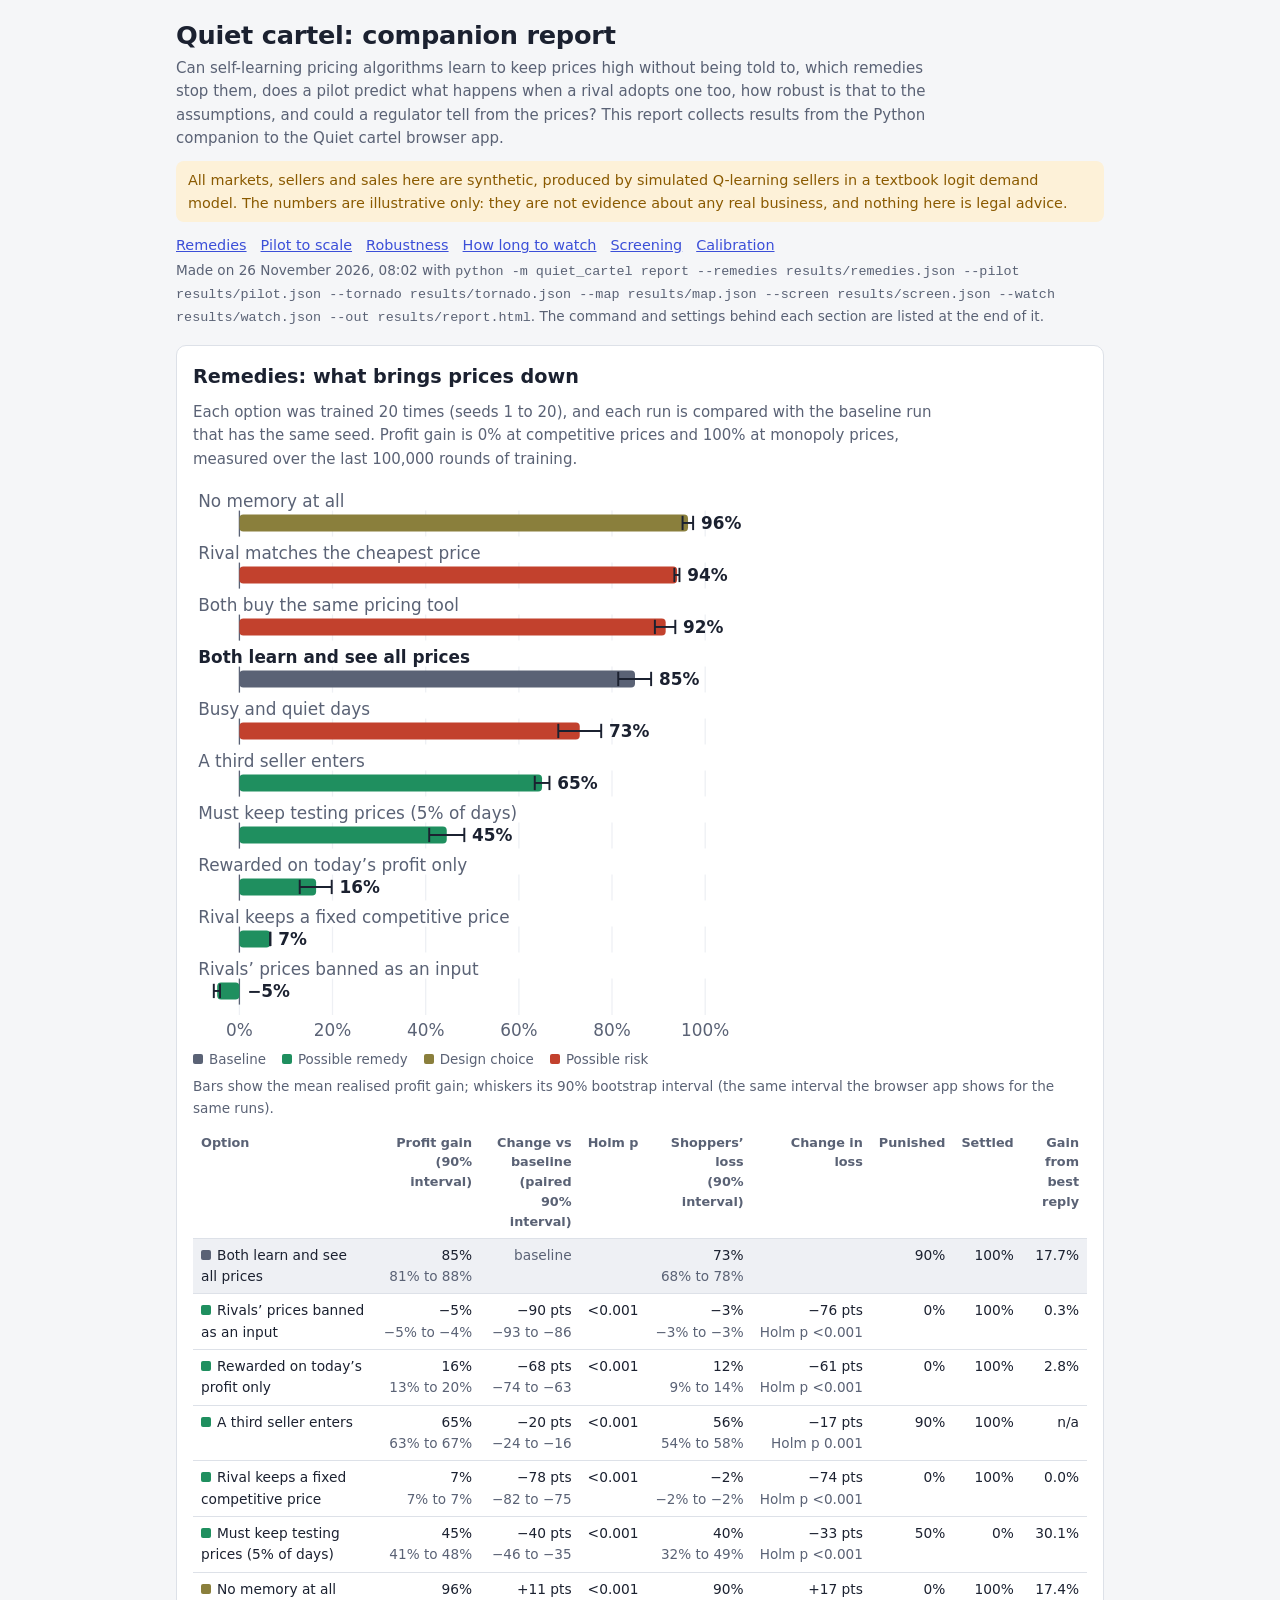
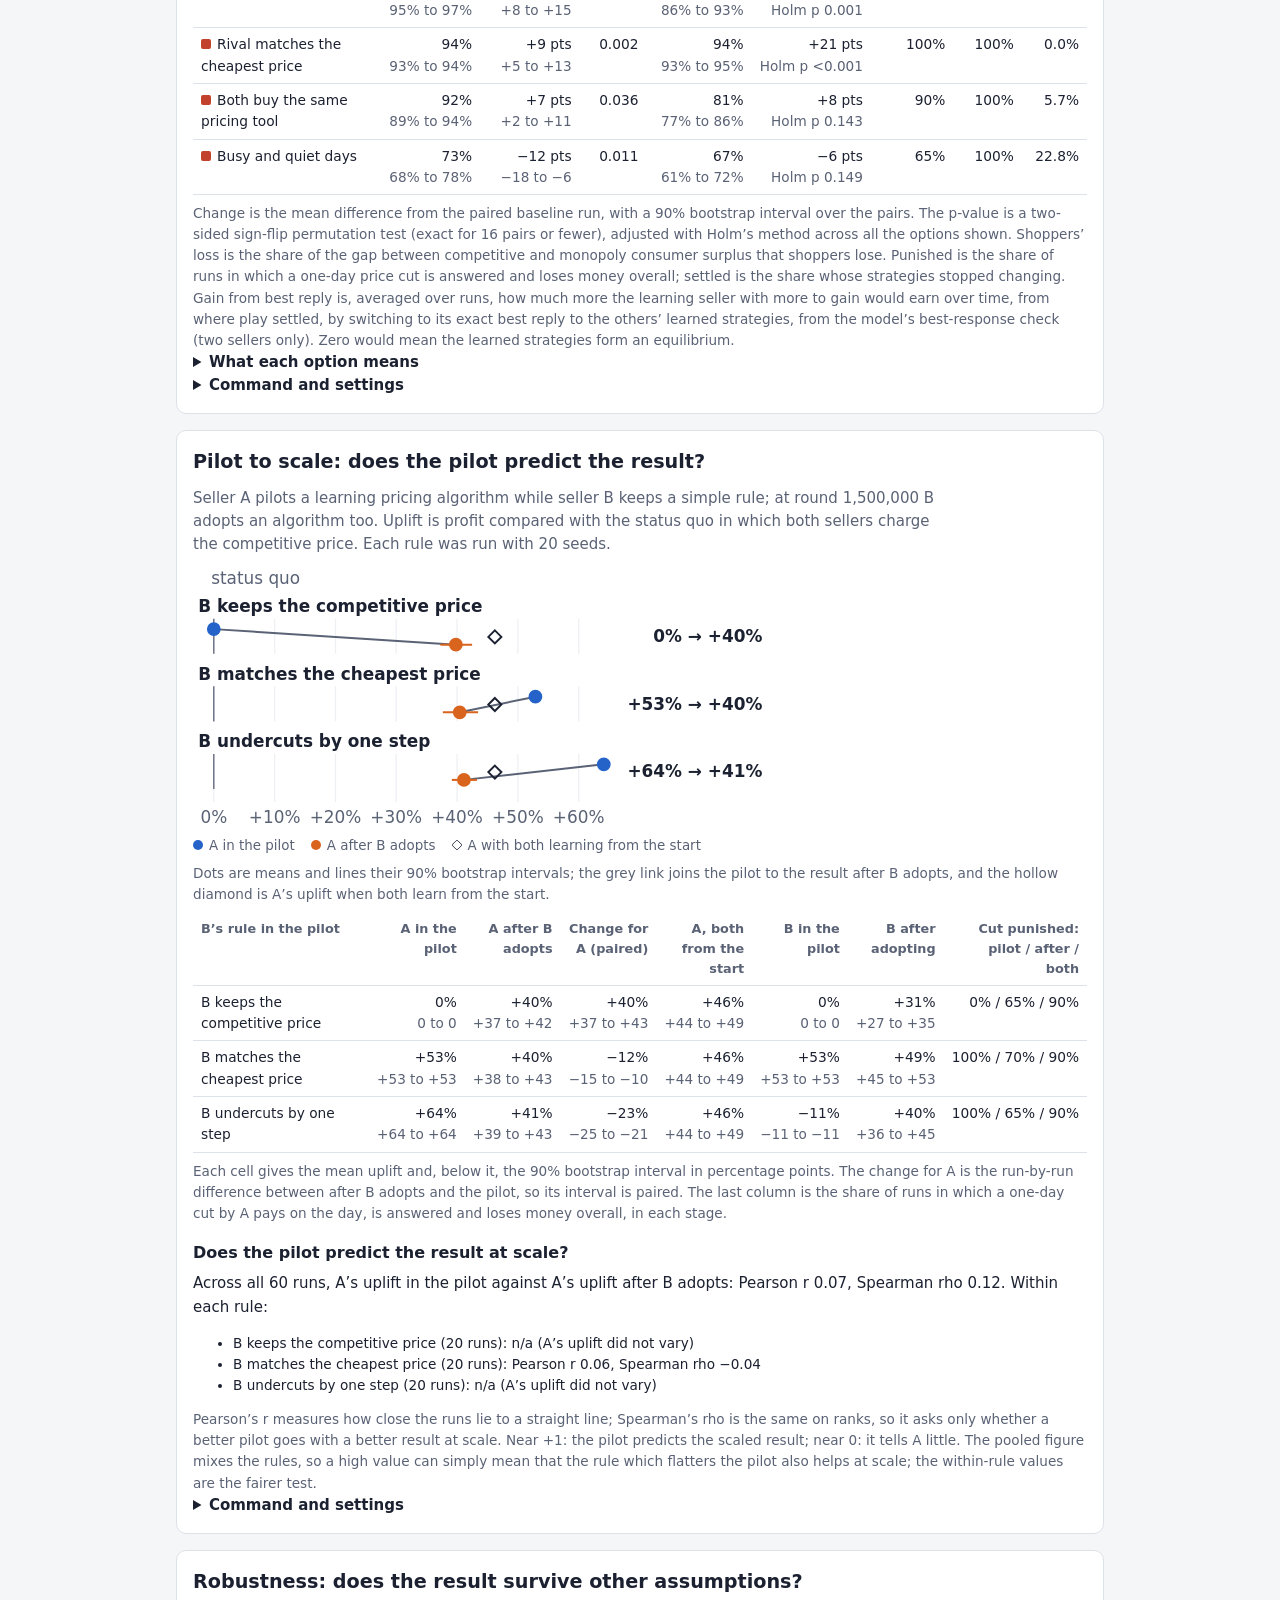
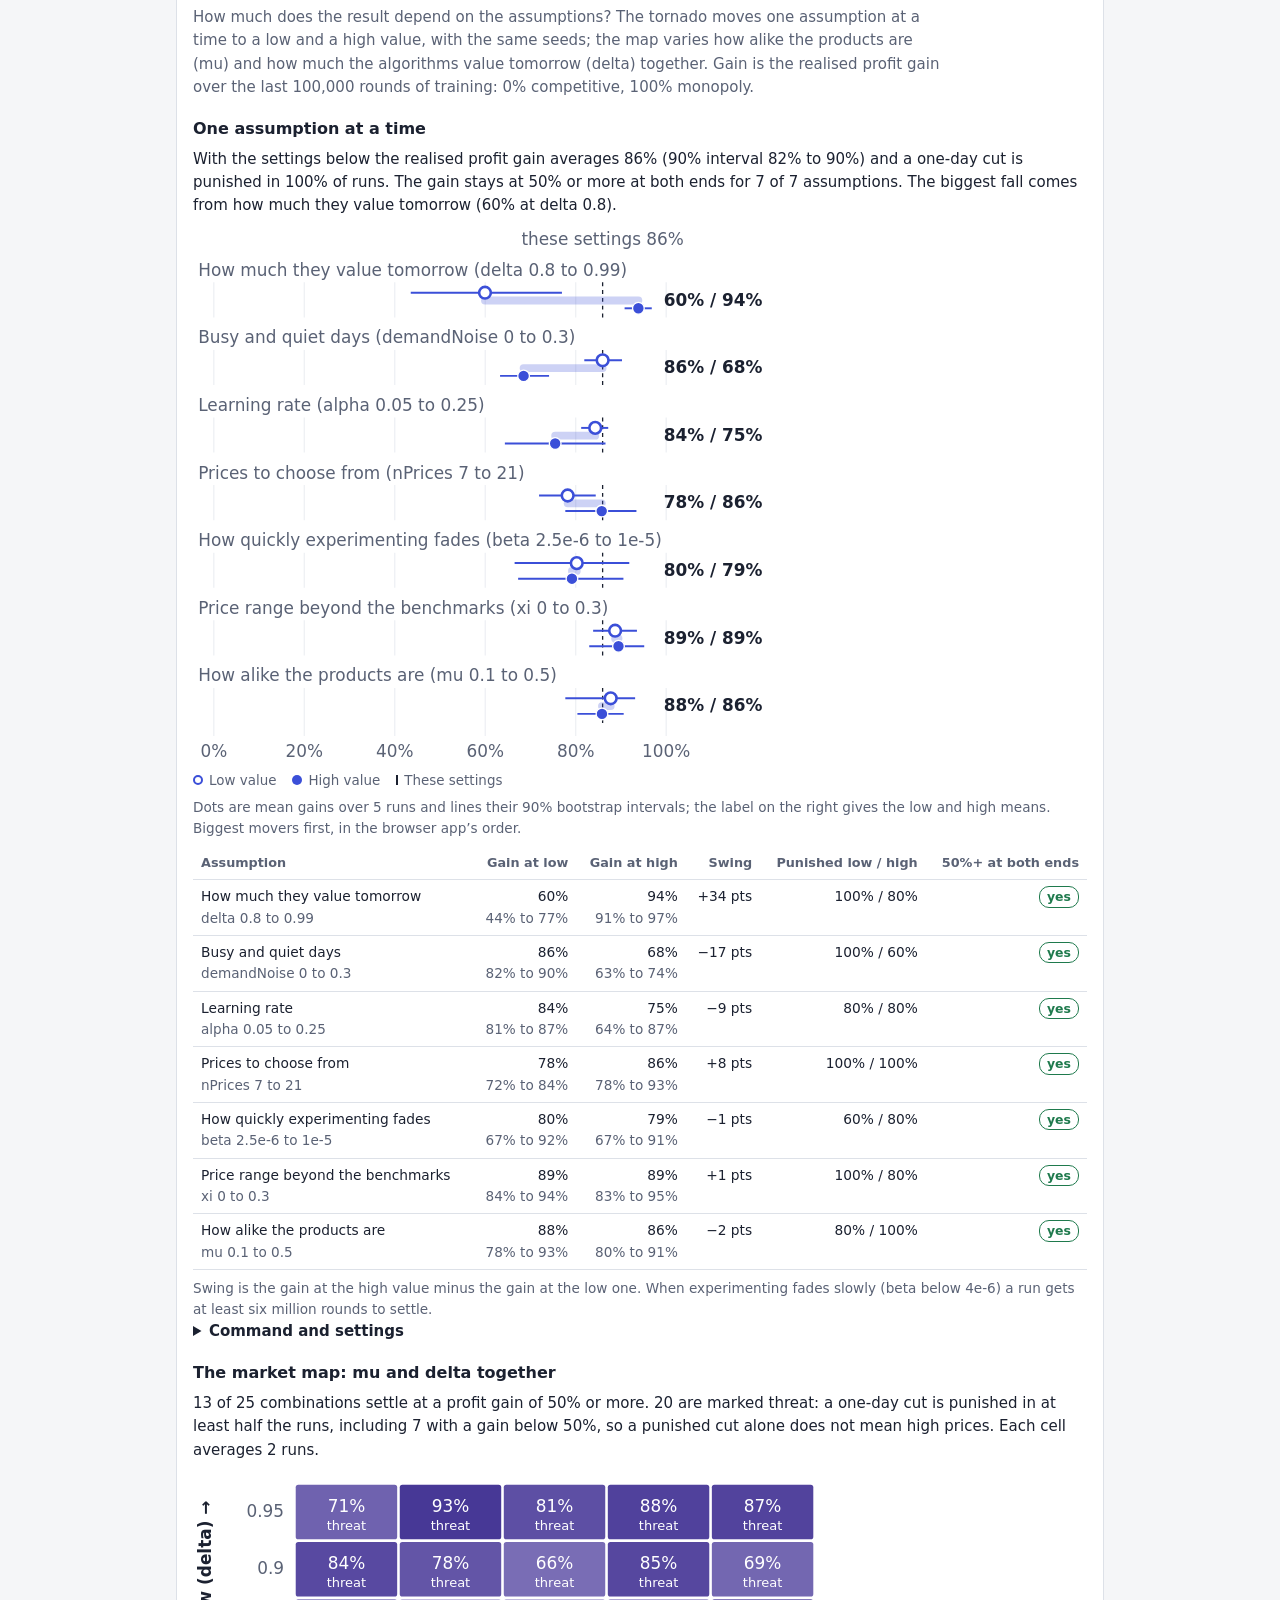
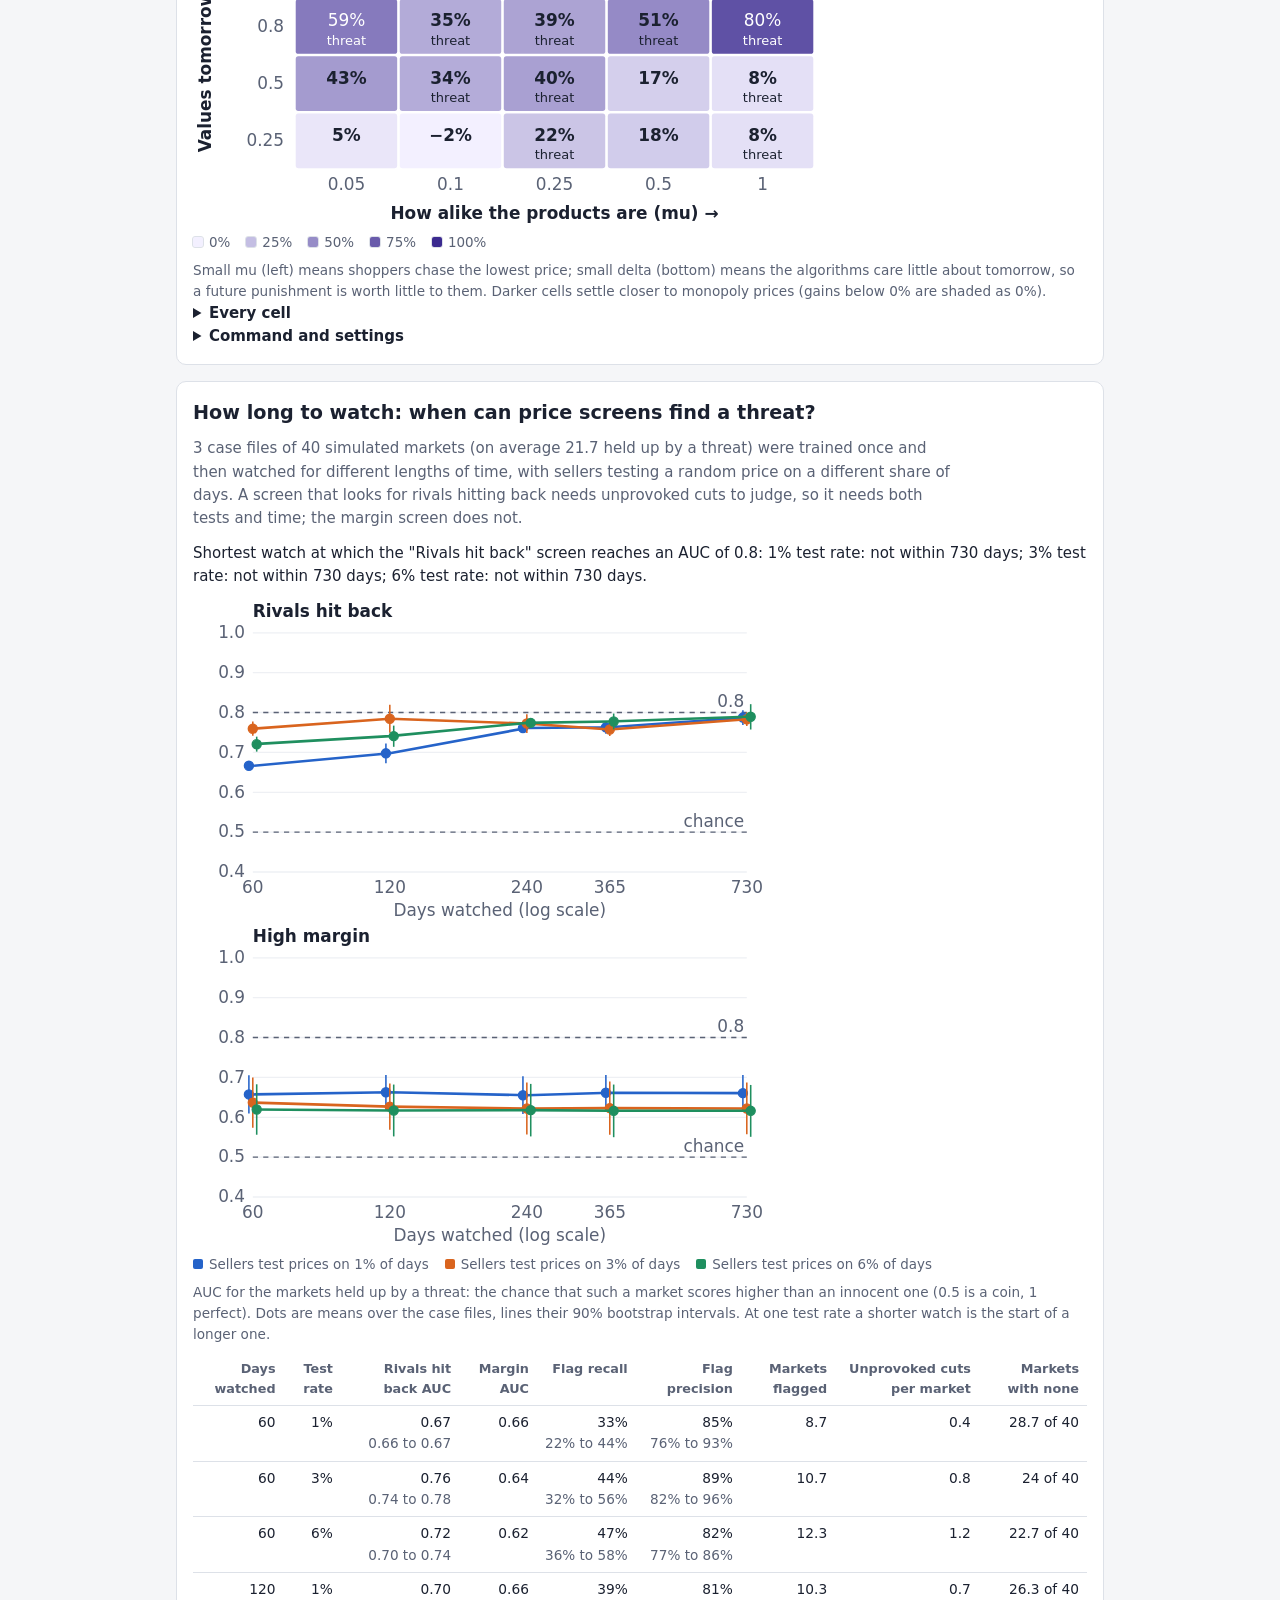
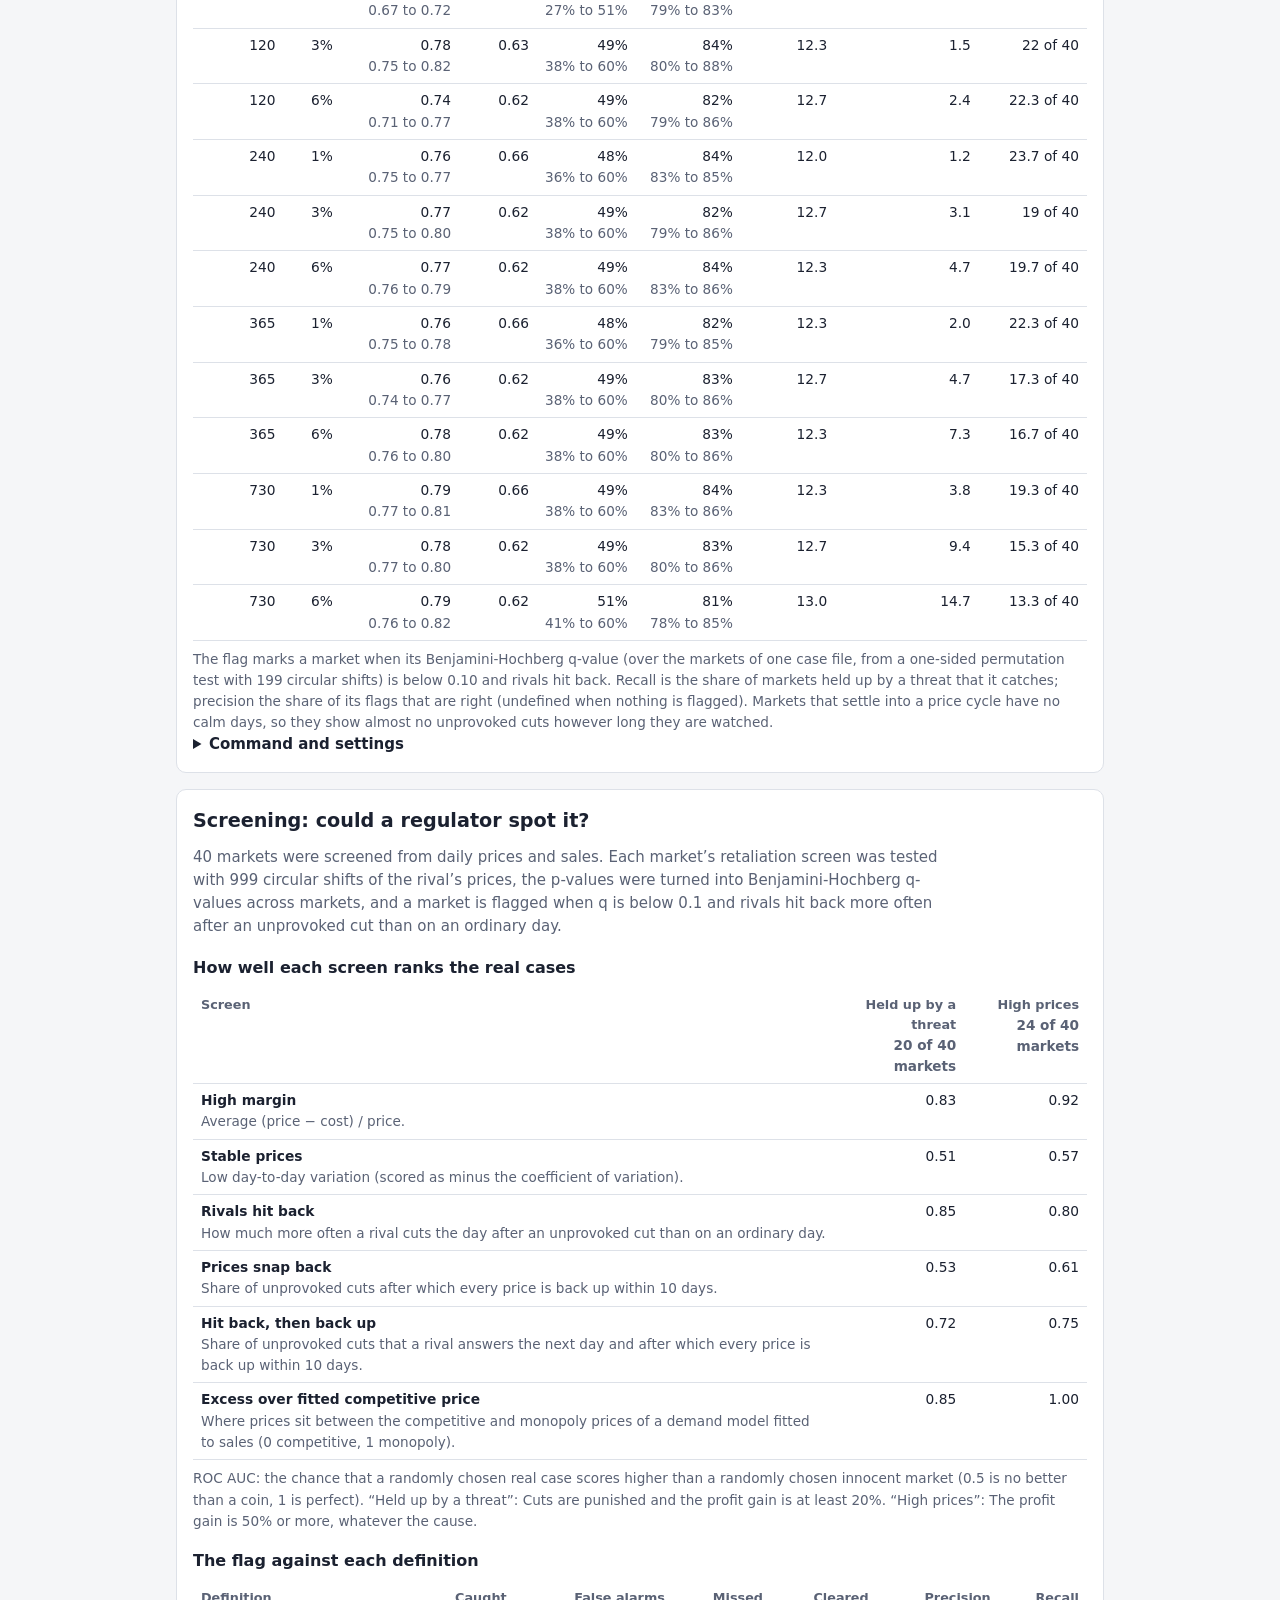
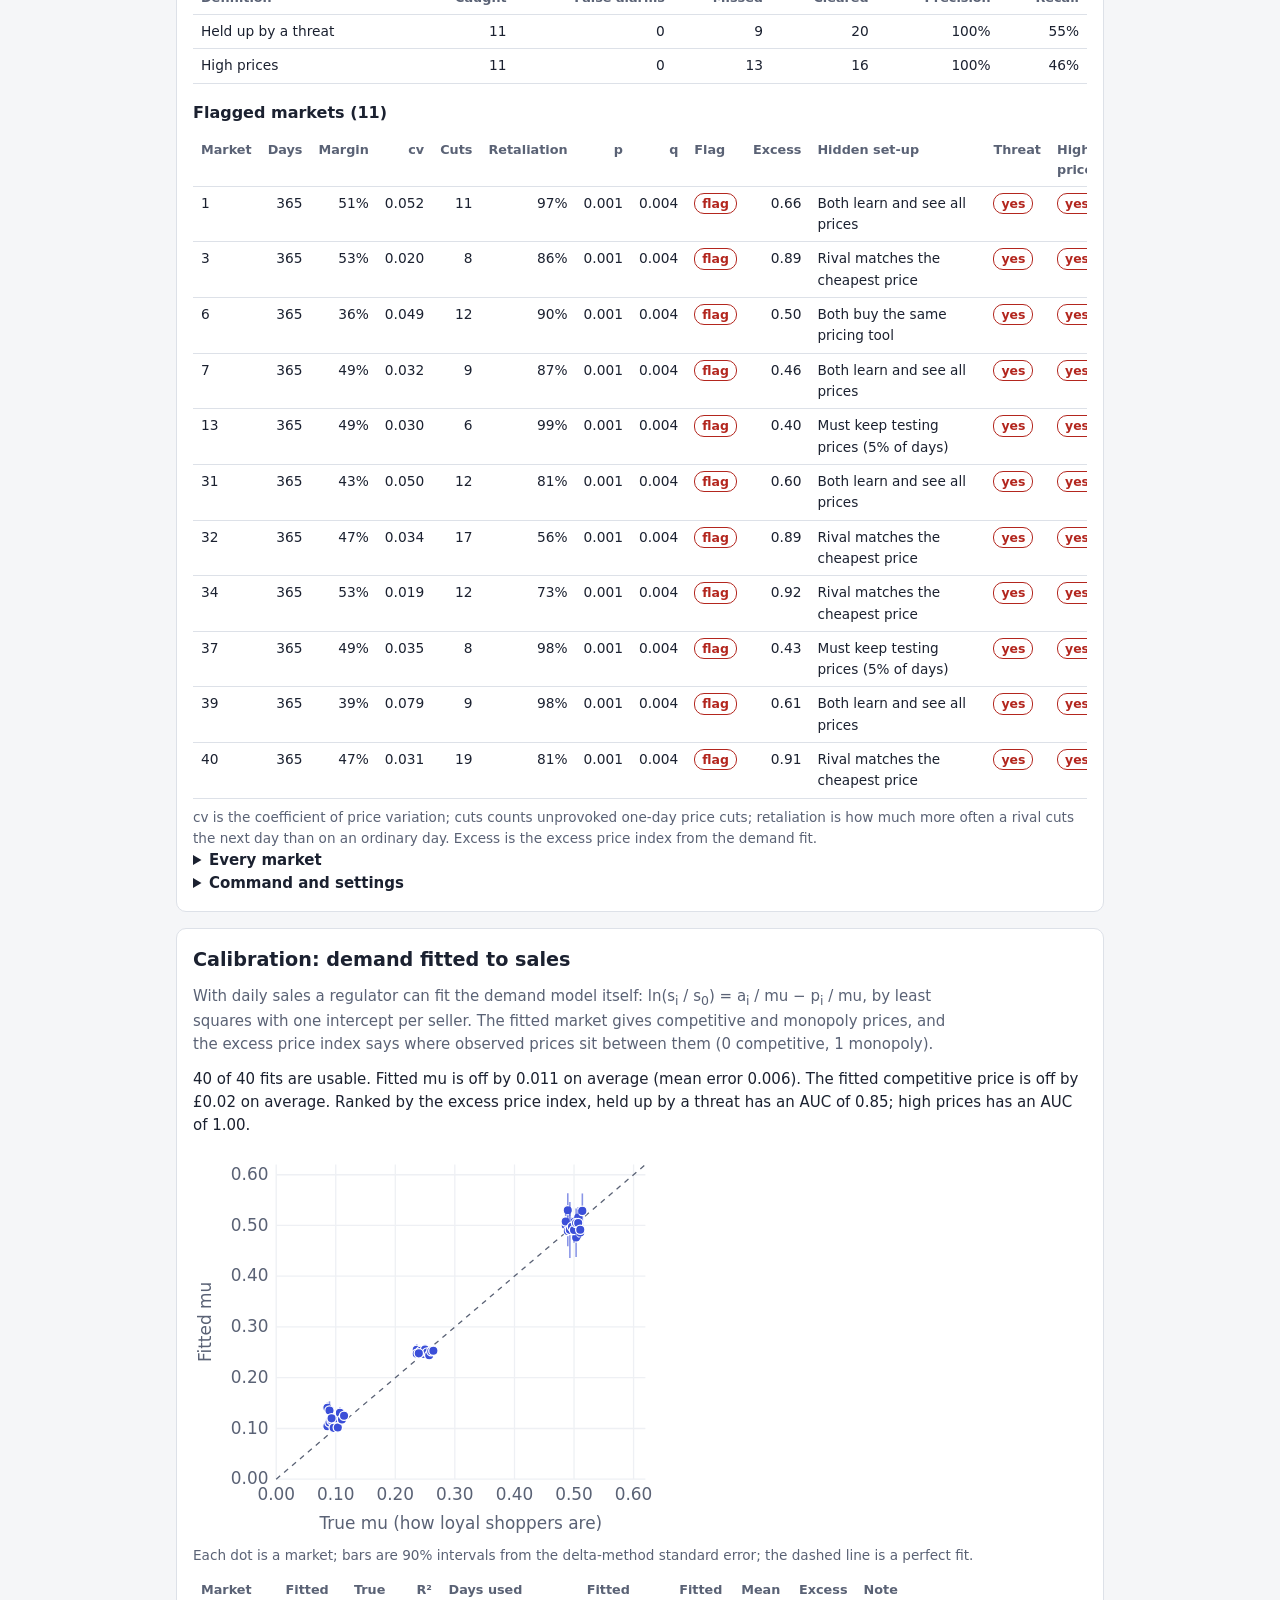
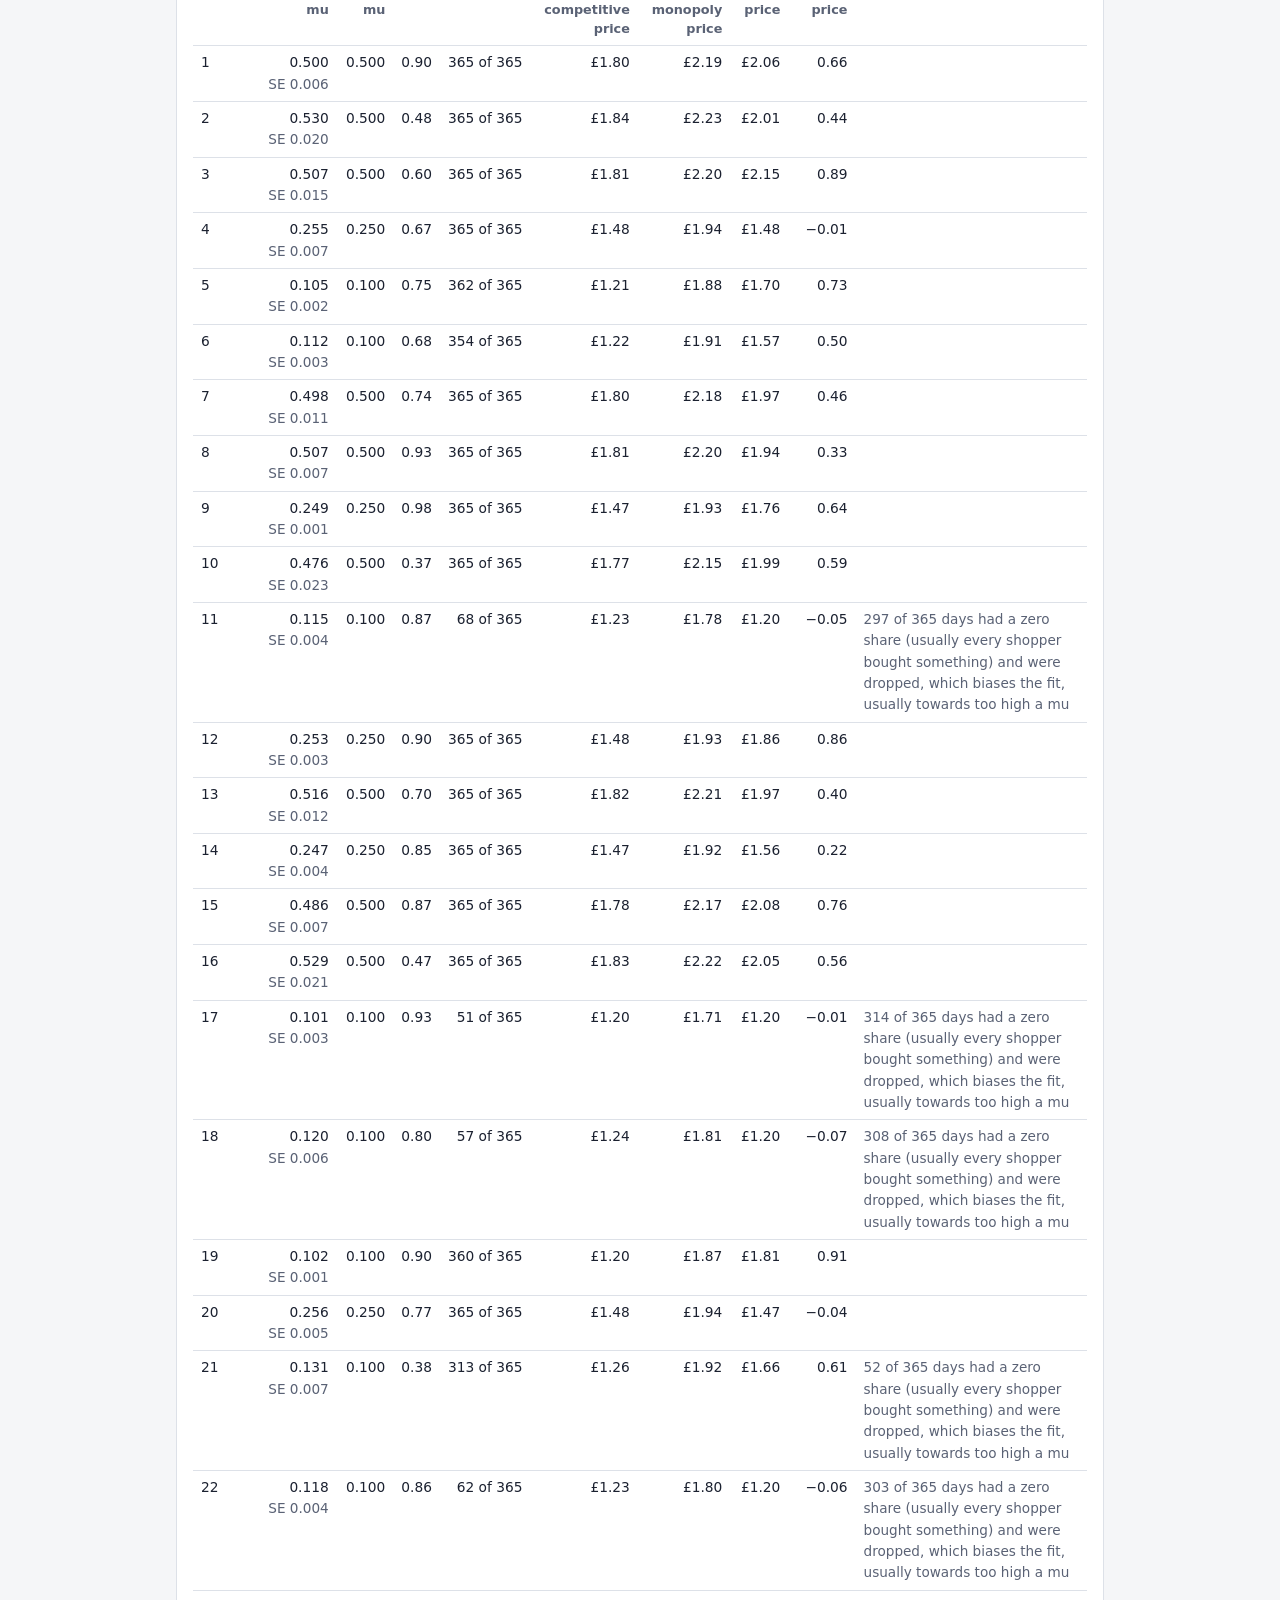
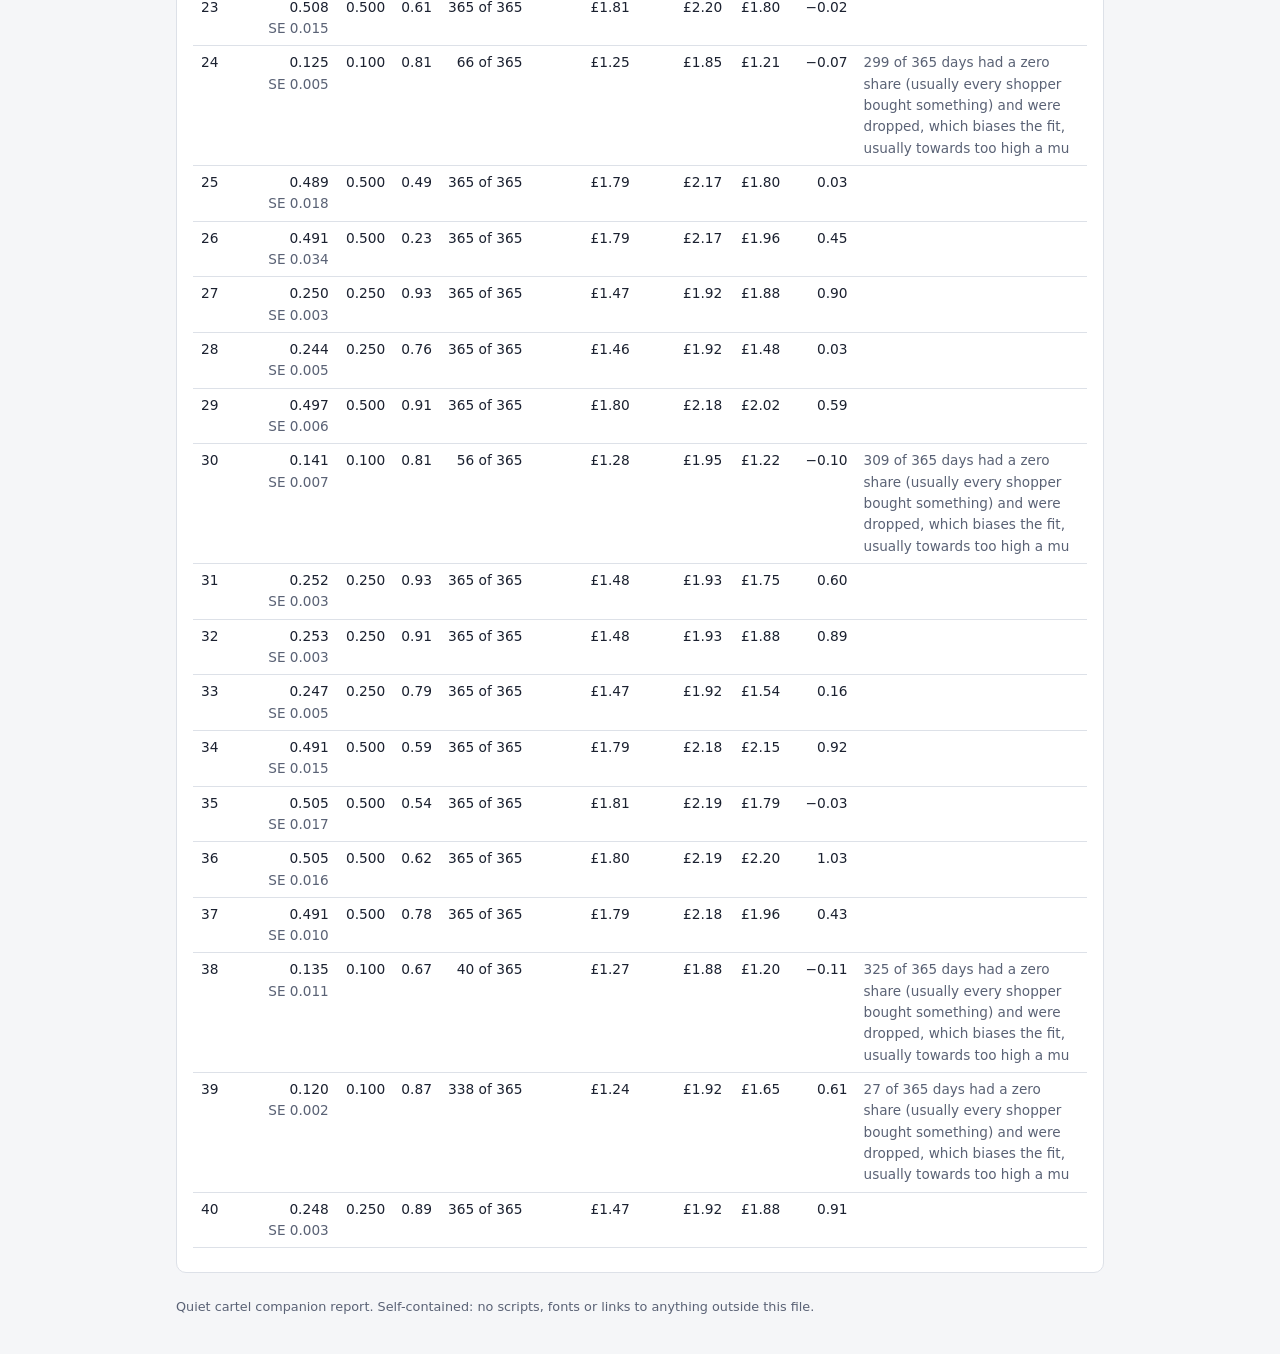
==== docs/report.html @ 10a7cb5c "Loop 6: rerun every batch analysis on the final model, regenerate the dataset truth and screenshots," ====
<!doctype html>
<html lang="en-GB">
<head>
<meta charset="utf-8">
<meta name="viewport" content="width=device-width, initial-scale=1">
<title>Quiet cartel: companion report</title>
<style>
:root {
  --bg: #f5f6f8; --card: #ffffff; --ink: #1b2130; --muted: #5a6275; --line: #dde1e8; --soft: #eef0f4;
  --accent: #3b4fd8; --good: #1f7a4d; --bad: #b3261e; --warn: #8a5a00; --warn-soft: #fdf1d8;
  --g-baseline: #5a6275; --g-remedy: #1f8f5f; --g-design: #8a7f3c; --g-risk: #c2412d;
  --heat-lo: #f3f0ff; --heat-hi: #3b2a8f; --heat-ink: #ffffff; --point: #3b4fd8;
  --pilot: #2563c9; --scaled: #d9641e;
  --r1: #2563c9; --r2: #d9641e; --r3: #1f8f5f;
  color-scheme: light;
}
@media (prefers-color-scheme: dark) {
  :root {
    --bg: #12151c; --card: #1b2029; --ink: #e8ebf2; --muted: #a2aabb; --line: #2e3542; --soft: #232935;
    --accent: #8d9bff; --good: #5fd39a; --bad: #ff7b72; --warn: #f0c060; --warn-soft: #3a2f14;
    --g-baseline: #a2aabb; --g-remedy: #4fd19a; --g-design: #d4c46a; --g-risk: #ff8a70;
    --heat-lo: #232935; --heat-hi: #b9b0ff; --heat-ink: #10131a; --point: #8d9bff;
    --pilot: #6ea2ff; --scaled: #ff9a5c;
    --r1: #6ea2ff; --r2: #ff9a5c; --r3: #4fd19a;
    color-scheme: dark;
  }
}
* { box-sizing: border-box; }
html { -webkit-text-size-adjust: 100%; }
body { margin: 0; background: var(--bg); color: var(--ink);
  font: 15px/1.55 system-ui, -apple-system, "Segoe UI", Roboto, "Helvetica Neue", Arial, sans-serif; }
.wrap { max-width: 960px; margin: 0 auto; padding: 20px 16px 40px; }
h1 { font-size: 1.6rem; line-height: 1.2; margin: 0 0 .4rem; letter-spacing: -.01em; }
h2 { font-size: 1.2rem; margin: 0 0 .6rem; }
h3 { font-size: 1rem; margin: 1.1rem 0 .4rem; }
p { margin: 0 0 .7rem; }
.lead { color: var(--muted); max-width: 760px; }
.notice { background: var(--warn-soft); color: var(--warn); border-radius: 8px; padding: 8px 12px; font-size: .9rem; }
nav { display: flex; flex-wrap: wrap; gap: 6px 14px; margin: 12px 0 4px; font-size: .9rem; }
nav a { color: var(--accent); }
section, .card { background: var(--card); border: 1px solid var(--line); border-radius: 10px; padding: 16px; margin: 16px 0;
  min-width: 0; }
.muted { color: var(--muted); }
.small { font-size: .85rem; }
.caption { color: var(--muted); font-size: .85rem; margin: 6px 0 0; }
.tablewrap { overflow-x: auto; -webkit-overflow-scrolling: touch; margin: 8px 0; }
table { border-collapse: collapse; width: 100%; font-size: .86rem; font-variant-numeric: tabular-nums; }
th, td { text-align: left; padding: 6px 8px; border-bottom: 1px solid var(--line); vertical-align: top; }
th { color: var(--muted); font-weight: 600; font-size: .8rem; }
td.num { text-align: right; white-space: nowrap; }
th.num { text-align: right; }
table.wide { min-width: 860px; }
td.label { min-width: 11rem; }
tr.base td { background: var(--soft); }
.swatch { display: inline-block; width: 10px; height: 10px; border-radius: 2px; margin-right: 6px; vertical-align: baseline; }
.swatch.heat { position: relative; overflow: hidden; background: var(--heat-lo); outline: 1px solid var(--line); }
.swatch.heat i { position: absolute; inset: 0; background: var(--heat-hi); }
.legend { display: flex; flex-wrap: wrap; gap: 6px 16px; font-size: .84rem; color: var(--muted); margin: 6px 0; }
.chart svg { display: block; width: 100%; height: auto; }
.chart text { fill: var(--muted); font-size: 13px; font-family: inherit; }
.chart .ink { fill: var(--ink); font-weight: 600; }
.chart .axis { stroke: var(--line); }
.chart .grid { stroke: var(--soft); }
.chart .zero { stroke: var(--muted); }
.chart .whisker { stroke: var(--ink); stroke-width: 1.5; }
.chart .heat-lo { fill: var(--heat-lo); }
.chart .heat-hi { fill: var(--heat-hi); }
.chart text.on-hi { fill: var(--heat-ink); }
.chart .diag { stroke: var(--muted); stroke-dasharray: 4 4; }
.chart .pt { fill: var(--point); stroke: var(--card); stroke-width: 1; }
.chart .pt-ci { stroke: var(--point); stroke-width: 1.2; opacity: .6; }
.g-baseline { fill: var(--g-baseline); background: var(--g-baseline); }
.g-remedy { fill: var(--g-remedy); background: var(--g-remedy); }
.g-design { fill: var(--g-design); background: var(--g-design); }
.g-risk { fill: var(--g-risk); background: var(--g-risk); }
.st-pilot { fill: var(--pilot); stroke: var(--pilot); background: var(--pilot); }
.st-scaled { fill: var(--scaled); stroke: var(--scaled); background: var(--scaled); }
.chart .st-pilot, .chart .st-scaled { stroke-width: 1.6; }
.chart .link { stroke: var(--muted); stroke-width: 1.5; }
.chart .together { fill: none; stroke: var(--ink); stroke-width: 1.5; }
.swatch.round { border-radius: 50%; }
.chart .ln { fill: none; stroke-width: 2; stroke-linejoin: round; }
.chart .ref { stroke: var(--muted); stroke-dasharray: 4 4; }
.r1 { stroke: var(--r1); fill: var(--r1); background: var(--r1); }
.r2 { stroke: var(--r2); fill: var(--r2); background: var(--r2); }
.r3 { stroke: var(--r3); fill: var(--r3); background: var(--r3); }
.chart .ln.r1, .chart .ln.r2, .chart .ln.r3 { fill: none; }
.chart .tn-band { stroke: var(--accent); stroke-width: 6; opacity: .25; stroke-linecap: round; }
.chart .tn-ci { stroke: var(--accent); stroke-width: 1.5; }
.chart .tn-low { fill: var(--card); stroke: var(--accent); stroke-width: 2; }
.chart .tn-high { fill: var(--accent); stroke: var(--card); stroke-width: 1; }
.chart .base-line { stroke: var(--ink); stroke-dasharray: 3 3; }
.swatch.tn-low { background: var(--card); border: 2px solid var(--accent); border-radius: 50%; }
.swatch.tn-high { background: var(--accent); border-radius: 50%; }
.swatch.base-line { background: none; border-left: 2px dashed var(--ink); border-radius: 0; width: 2px; }
.swatch.together { background: none; border: 1.5px solid var(--ink); transform: rotate(45deg) scale(.8); }
.pill { display: inline-block; padding: 0 7px; border-radius: 10px; font-size: .78rem; font-weight: 600;
  border: 1px solid currentColor; }
.pill.bad { color: var(--bad); } .pill.good { color: var(--good); }
dl.settings { display: grid; grid-template-columns: minmax(0, 11rem) minmax(0, 1fr); gap: 4px 12px; font-size: .85rem;
  margin: 6px 0 12px; }
dl.settings dt { color: var(--muted); }
dl.settings dd { margin: 0; overflow-wrap: anywhere; }
code { font-family: ui-monospace, SFMono-Regular, Menlo, Consolas, monospace; font-size: .84rem; overflow-wrap: anywhere; }
details summary { cursor: pointer; font-weight: 600; }
footer { color: var(--muted); font-size: .8rem; margin-top: 24px; }
@media (max-width: 560px) {
  section, .card { padding: 12px; }
  .chart text { font-size: 15px; }
  dl.settings { grid-template-columns: minmax(0, 1fr); }
  dl.settings dd { margin-bottom: 6px; }
  h1 { font-size: 1.35rem; }
}
</style>
</head>
<body>
<div class="wrap">
<header><h1>Quiet cartel: companion report</h1><p class="lead">Can self-learning pricing algorithms learn to keep prices high without being told to, which remedies stop them, does a pilot predict what happens when a rival adopts one too, how robust is that to the assumptions, and could a regulator tell from the prices? This report collects results from the Python companion to the Quiet cartel browser app.</p><p class="notice">All markets, sellers and sales here are synthetic, produced by simulated Q-learning sellers in a textbook logit demand model. The numbers are illustrative only: they are not evidence about any real business, and nothing here is legal advice.</p><nav aria-label="Sections"><a href="#remedies">Remedies</a><a href="#pilot">Pilot to scale</a><a href="#robustness">Robustness</a><a href="#watch">How long to watch</a><a href="#screening">Screening</a><a href="#calibration">Calibration</a></nav><p class="small muted">Made on 26 November 2026, 08:02 with <code>python -m quiet_cartel report --remedies results/remedies.json --pilot results/pilot.json --tornado results/tornado.json --map results/map.json --screen results/screen.json --watch results/watch.json --out results/report.html</code>. The command and settings behind each section are listed at the end of it.</p></header>
<section id="remedies"><h2>Remedies: what brings prices down</h2><p class="lead">Each option was trained 20 times (seeds 1 to 20), and each run is compared with the baseline run that has the same seed. Profit gain is 0% at competitive prices and 100% at monopoly prices, measured over the last 100,000 rounds of training.</p><div class="chart"><svg viewBox="0 0 440 432" role="img" aria-label="Bar chart of the mean realised profit gain for 10 options, with 90% intervals" style="max-width:572px"><text x="35.7" y="426" text-anchor="middle">0%</text><text x="107.3" y="426" text-anchor="middle">20%</text><text x="179" y="426" text-anchor="middle">40%</text><text x="250.7" y="426" text-anchor="middle">60%</text><text x="322.3" y="426" text-anchor="middle">80%</text><text x="394" y="426" text-anchor="middle">100%</text><line class="grid" x1="35.7" x2="35.7" y1="22" y2="42"/><line class="grid" x1="107.3" x2="107.3" y1="22" y2="42"/><line class="grid" x1="179" x2="179" y1="22" y2="42"/><line class="grid" x1="250.7" x2="250.7" y1="22" y2="42"/><line class="grid" x1="322.3" x2="322.3" y1="22" y2="42"/><line class="grid" x1="394" x2="394" y1="22" y2="42"/><line class="zero" x1="35.7" x2="35.7" y1="22" y2="42"/><line class="grid" x1="35.7" x2="35.7" y1="62" y2="82"/><line class="grid" x1="107.3" x2="107.3" y1="62" y2="82"/><line class="grid" x1="179" x2="179" y1="62" y2="82"/><line class="grid" x1="250.7" x2="250.7" y1="62" y2="82"/><line class="grid" x1="322.3" x2="322.3" y1="62" y2="82"/><line class="grid" x1="394" x2="394" y1="62" y2="82"/><line class="zero" x1="35.7" x2="35.7" y1="62" y2="82"/><line class="grid" x1="35.7" x2="35.7" y1="102" y2="122"/><line class="grid" x1="107.3" x2="107.3" y1="102" y2="122"/><line class="grid" x1="179" x2="179" y1="102" y2="122"/><line class="grid" x1="250.7" x2="250.7" y1="102" y2="122"/><line class="grid" x1="322.3" x2="322.3" y1="102" y2="122"/><line class="grid" x1="394" x2="394" y1="102" y2="122"/><line class="zero" x1="35.7" x2="35.7" y1="102" y2="122"/><line class="grid" x1="35.7" x2="35.7" y1="142" y2="162"/><line class="grid" x1="107.3" x2="107.3" y1="142" y2="162"/><line class="grid" x1="179" x2="179" y1="142" y2="162"/><line class="grid" x1="250.7" x2="250.7" y1="142" y2="162"/><line class="grid" x1="322.3" x2="322.3" y1="142" y2="162"/><line class="grid" x1="394" x2="394" y1="142" y2="162"/><line class="zero" x1="35.7" x2="35.7" y1="142" y2="162"/><line class="grid" x1="35.7" x2="35.7" y1="182" y2="202"/><line class="grid" x1="107.3" x2="107.3" y1="182" y2="202"/><line class="grid" x1="179" x2="179" y1="182" y2="202"/><line class="grid" x1="250.7" x2="250.7" y1="182" y2="202"/><line class="grid" x1="322.3" x2="322.3" y1="182" y2="202"/><line class="grid" x1="394" x2="394" y1="182" y2="202"/><line class="zero" x1="35.7" x2="35.7" y1="182" y2="202"/><line class="grid" x1="35.7" x2="35.7" y1="222" y2="242"/><line class="grid" x1="107.3" x2="107.3" y1="222" y2="242"/><line class="grid" x1="179" x2="179" y1="222" y2="242"/><line class="grid" x1="250.7" x2="250.7" y1="222" y2="242"/><line class="grid" x1="322.3" x2="322.3" y1="222" y2="242"/><line class="grid" x1="394" x2="394" y1="222" y2="242"/><line class="zero" x1="35.7" x2="35.7" y1="222" y2="242"/><line class="grid" x1="35.7" x2="35.7" y1="262" y2="282"/><line class="grid" x1="107.3" x2="107.3" y1="262" y2="282"/><line class="grid" x1="179" x2="179" y1="262" y2="282"/><line class="grid" x1="250.7" x2="250.7" y1="262" y2="282"/><line class="grid" x1="322.3" x2="322.3" y1="262" y2="282"/><line class="grid" x1="394" x2="394" y1="262" y2="282"/><line class="zero" x1="35.7" x2="35.7" y1="262" y2="282"/><line class="grid" x1="35.7" x2="35.7" y1="302" y2="322"/><line class="grid" x1="107.3" x2="107.3" y1="302" y2="322"/><line class="grid" x1="179" x2="179" y1="302" y2="322"/><line class="grid" x1="250.7" x2="250.7" y1="302" y2="322"/><line class="grid" x1="322.3" x2="322.3" y1="302" y2="322"/><line class="grid" x1="394" x2="394" y1="302" y2="322"/><line class="zero" x1="35.7" x2="35.7" y1="302" y2="322"/><line class="grid" x1="35.7" x2="35.7" y1="342" y2="362"/><line class="grid" x1="107.3" x2="107.3" y1="342" y2="362"/><line class="grid" x1="179" x2="179" y1="342" y2="362"/><line class="grid" x1="250.7" x2="250.7" y1="342" y2="362"/><line class="grid" x1="322.3" x2="322.3" y1="342" y2="362"/><line class="grid" x1="394" x2="394" y1="342" y2="362"/><line class="zero" x1="35.7" x2="35.7" y1="342" y2="362"/><line class="grid" x1="35.7" x2="35.7" y1="382" y2="410"/><line class="grid" x1="107.3" x2="107.3" y1="382" y2="410"/><line class="grid" x1="179" x2="179" y1="382" y2="410"/><line class="grid" x1="250.7" x2="250.7" y1="382" y2="410"/><line class="grid" x1="322.3" x2="322.3" y1="382" y2="410"/><line class="grid" x1="394" x2="394" y1="382" y2="410"/><line class="zero" x1="35.7" x2="35.7" y1="382" y2="402"/><text x="4" y="19">No memory at all</text><rect class="g-design" x="35.7" y="25" width="345.1" height="13" rx="3"><title>No memory at all: 96% (90% interval 95% to 97%)</title></rect><line class="whisker" x1="376.6" x2="384.7" y1="31.5" y2="31.5"/><line class="whisker" x1="376.6" x2="376.6" y1="26" y2="37"/><line class="whisker" x1="384.7" x2="384.7" y1="26" y2="37"/><text x="390.7" y="36" class="ink">96%</text><text x="4" y="59">Rival matches the cheapest price</text><rect class="g-risk" x="35.7" y="65" width="336.7" height="13" rx="3"><title>Rival matches the cheapest price: 94% (90% interval 93% to 94%)</title></rect><line class="whisker" x1="370.3" x2="374.2" y1="71.5" y2="71.5"/><line class="whisker" x1="370.3" x2="370.3" y1="66" y2="77"/><line class="whisker" x1="374.2" x2="374.2" y1="66" y2="77"/><text x="380.2" y="76" class="ink">94%</text><text x="4" y="99">Both buy the same pricing tool</text><rect class="g-risk" x="35.7" y="105" width="327.9" height="13" rx="3"><title>Both buy the same pricing tool: 92% (90% interval 89% to 94%)</title></rect><line class="whisker" x1="355.3" x2="371" y1="111.5" y2="111.5"/><line class="whisker" x1="355.3" x2="355.3" y1="106" y2="117"/><line class="whisker" x1="371" x2="371" y1="106" y2="117"/><text x="377" y="116" class="ink">92%</text><text x="4" y="139" class="ink">Both learn and see all prices</text><rect class="g-baseline" x="35.7" y="145" width="304.3" height="13" rx="3"><title>Both learn and see all prices: 85% (90% interval 81% to 88%)</title></rect><line class="whisker" x1="327.1" x2="352.4" y1="151.5" y2="151.5"/><line class="whisker" x1="327.1" x2="327.1" y1="146" y2="157"/><line class="whisker" x1="352.4" x2="352.4" y1="146" y2="157"/><text x="358.4" y="156" class="ink">85%</text><text x="4" y="179">Busy and quiet days</text><rect class="g-risk" x="35.7" y="185" width="261.8" height="13" rx="3"><title>Busy and quiet days: 73% (90% interval 68% to 78%)</title></rect><line class="whisker" x1="281" x2="314" y1="191.5" y2="191.5"/><line class="whisker" x1="281" x2="281" y1="186" y2="197"/><line class="whisker" x1="314" x2="314" y1="186" y2="197"/><text x="320" y="196" class="ink">73%</text><text x="4" y="219">A third seller enters</text><rect class="g-remedy" x="35.7" y="225" width="232.8" height="13" rx="3"><title>A third seller enters: 65% (90% interval 63% to 67%)</title></rect><line class="whisker" x1="262.9" x2="274.2" y1="231.5" y2="231.5"/><line class="whisker" x1="262.9" x2="262.9" y1="226" y2="237"/><line class="whisker" x1="274.2" x2="274.2" y1="226" y2="237"/><text x="280.2" y="236" class="ink">65%</text><text x="4" y="259">Must keep testing prices (5% of days)</text><rect class="g-remedy" x="35.7" y="265" width="159.5" height="13" rx="3"><title>Must keep testing prices (5% of days): 45% (90% interval 41% to 48%)</title></rect><line class="whisker" x1="181.7" x2="208.7" y1="271.5" y2="271.5"/><line class="whisker" x1="181.7" x2="181.7" y1="266" y2="277"/><line class="whisker" x1="208.7" x2="208.7" y1="266" y2="277"/><text x="214.7" y="276" class="ink">45%</text><text x="4" y="299">Rewarded on today’s profit only</text><rect class="g-remedy" x="35.7" y="305" width="59" height="13" rx="3"><title>Rewarded on today’s profit only: 16% (90% interval 13% to 20%)</title></rect><line class="whisker" x1="82.1" x2="106.7" y1="311.5" y2="311.5"/><line class="whisker" x1="82.1" x2="82.1" y1="306" y2="317"/><line class="whisker" x1="106.7" x2="106.7" y1="306" y2="317"/><text x="112.7" y="316" class="ink">16%</text><text x="4" y="339">Rival keeps a fixed competitive price</text><rect class="g-remedy" x="35.7" y="345" width="23.7" height="13" rx="3"><title>Rival keeps a fixed competitive price: 7% (90% interval 7% to 7%)</title></rect><line class="whisker" x1="59.4" x2="59.5" y1="351.5" y2="351.5"/><line class="whisker" x1="59.4" x2="59.4" y1="346" y2="357"/><line class="whisker" x1="59.5" x2="59.5" y1="346" y2="357"/><text x="65.5" y="356" class="ink">7%</text><text x="4" y="379">Rivals’ prices banned as an input</text><rect class="g-remedy" x="18.6" y="385" width="17.1" height="13" rx="3"><title>Rivals’ prices banned as an input: −5% (90% interval −5% to −4%)</title></rect><line class="whisker" x1="16" x2="20.8" y1="391.5" y2="391.5"/><line class="whisker" x1="16" x2="16" y1="386" y2="397"/><line class="whisker" x1="20.8" x2="20.8" y1="386" y2="397"/><text x="41.7" y="396" class="ink">−5%</text></svg></div><div class="legend"><span><i class="swatch g-baseline"></i>Baseline</span><span><i class="swatch g-remedy"></i>Possible remedy</span><span><i class="swatch g-design"></i>Design choice</span><span><i class="swatch g-risk"></i>Possible risk</span></div><p class="caption">Bars show the mean realised profit gain; whiskers its 90% bootstrap interval (the same interval the browser app shows for the same runs).</p><div class="tablewrap"><table class="wide"><thead><tr><th>Option</th><th class="num">Profit gain<br>(90% interval)</th><th class="num">Change vs baseline<br>(paired 90% interval)</th><th class="num">Holm p</th><th class="num">Shoppers’ loss<br>(90% interval)</th><th class="num">Change in loss</th><th class="num">Punished</th><th class="num">Settled</th><th class="num">Gain from best reply</th></tr></thead><tbody><tr class="base"><td class="label"><i class="swatch g-baseline"></i>Both learn and see all prices</td><td class="num">85%<br><span class="small muted">81% to 88%</span></td><td class="num"><span class="muted">baseline</span></td><td class="num"></td><td class="num">73%<br><span class="small muted">68% to 78%</span></td><td class="num"></td><td class="num">90%</td><td class="num">100%</td><td class="num">17.7%</td></tr><tr><td class="label"><i class="swatch g-remedy"></i>Rivals’ prices banned as an input</td><td class="num">−5%<br><span class="small muted">−5% to −4%</span></td><td class="num">−90 pts<br><span class="small muted">−93 to −86</span></td><td class="num">&lt;0.001</td><td class="num">−3%<br><span class="small muted">−3% to −3%</span></td><td class="num">−76 pts<br><span class="small muted">Holm p &lt;0.001</span></td><td class="num">0%</td><td class="num">100%</td><td class="num">0.3%</td></tr><tr><td class="label"><i class="swatch g-remedy"></i>Rewarded on today’s profit only</td><td class="num">16%<br><span class="small muted">13% to 20%</span></td><td class="num">−68 pts<br><span class="small muted">−74 to −63</span></td><td class="num">&lt;0.001</td><td class="num">12%<br><span class="small muted">9% to 14%</span></td><td class="num">−61 pts<br><span class="small muted">Holm p &lt;0.001</span></td><td class="num">0%</td><td class="num">100%</td><td class="num">2.8%</td></tr><tr><td class="label"><i class="swatch g-remedy"></i>A third seller enters</td><td class="num">65%<br><span class="small muted">63% to 67%</span></td><td class="num">−20 pts<br><span class="small muted">−24 to −16</span></td><td class="num">&lt;0.001</td><td class="num">56%<br><span class="small muted">54% to 58%</span></td><td class="num">−17 pts<br><span class="small muted">Holm p 0.001</span></td><td class="num">90%</td><td class="num">100%</td><td class="num">n/a</td></tr><tr><td class="label"><i class="swatch g-remedy"></i>Rival keeps a fixed competitive price</td><td class="num">7%<br><span class="small muted">7% to 7%</span></td><td class="num">−78 pts<br><span class="small muted">−82 to −75</span></td><td class="num">&lt;0.001</td><td class="num">−2%<br><span class="small muted">−2% to −2%</span></td><td class="num">−74 pts<br><span class="small muted">Holm p &lt;0.001</span></td><td class="num">0%</td><td class="num">100%</td><td class="num">0.0%</td></tr><tr><td class="label"><i class="swatch g-remedy"></i>Must keep testing prices (5% of days)</td><td class="num">45%<br><span class="small muted">41% to 48%</span></td><td class="num">−40 pts<br><span class="small muted">−46 to −35</span></td><td class="num">&lt;0.001</td><td class="num">40%<br><span class="small muted">32% to 49%</span></td><td class="num">−33 pts<br><span class="small muted">Holm p &lt;0.001</span></td><td class="num">50%</td><td class="num">0%</td><td class="num">30.1%</td></tr><tr><td class="label"><i class="swatch g-design"></i>No memory at all</td><td class="num">96%<br><span class="small muted">95% to 97%</span></td><td class="num">+11 pts<br><span class="small muted">+8 to +15</span></td><td class="num">&lt;0.001</td><td class="num">90%<br><span class="small muted">86% to 93%</span></td><td class="num">+17 pts<br><span class="small muted">Holm p 0.001</span></td><td class="num">0%</td><td class="num">100%</td><td class="num">17.4%</td></tr><tr><td class="label"><i class="swatch g-risk"></i>Rival matches the cheapest price</td><td class="num">94%<br><span class="small muted">93% to 94%</span></td><td class="num">+9 pts<br><span class="small muted">+5 to +13</span></td><td class="num">0.002</td><td class="num">94%<br><span class="small muted">93% to 95%</span></td><td class="num">+21 pts<br><span class="small muted">Holm p &lt;0.001</span></td><td class="num">100%</td><td class="num">100%</td><td class="num">0.0%</td></tr><tr><td class="label"><i class="swatch g-risk"></i>Both buy the same pricing tool</td><td class="num">92%<br><span class="small muted">89% to 94%</span></td><td class="num">+7 pts<br><span class="small muted">+2 to +11</span></td><td class="num">0.036</td><td class="num">81%<br><span class="small muted">77% to 86%</span></td><td class="num">+8 pts<br><span class="small muted">Holm p 0.143</span></td><td class="num">90%</td><td class="num">100%</td><td class="num">5.7%</td></tr><tr><td class="label"><i class="swatch g-risk"></i>Busy and quiet days</td><td class="num">73%<br><span class="small muted">68% to 78%</span></td><td class="num">−12 pts<br><span class="small muted">−18 to −6</span></td><td class="num">0.011</td><td class="num">67%<br><span class="small muted">61% to 72%</span></td><td class="num">−6 pts<br><span class="small muted">Holm p 0.149</span></td><td class="num">65%</td><td class="num">100%</td><td class="num">22.8%</td></tr></tbody></table></div><p class="caption">Change is the mean difference from the paired baseline run, with a 90% bootstrap interval over the pairs. The p-value is a two-sided sign-flip permutation test (exact for 16 pairs or fewer), adjusted with Holm’s method across all the options shown. Shoppers’ loss is the share of the gap between competitive and monopoly consumer surplus that shoppers lose. Punished is the share of runs in which a one-day price cut is answered and loses money overall; settled is the share whose strategies stopped changing. Gain from best reply is, averaged over runs, how much more the learning seller with more to gain would earn over time, from where play settled, by switching to its exact best reply to the others’ learned strategies, from the model’s best-response check (two sellers only). Zero would mean the learned strategies form an equilibrium.</p><details><summary>What each option means</summary><dl class="settings"><dt>Both learn and see all prices</dt><dd>The textbook case: two self-learning sellers who can see what each other charged yesterday.</dd><dt>Rivals’ prices banned as an input</dt><dd>Each algorithm may only use its own past price, not what rivals charged.</dd><dt>Rewarded on today’s profit only</dt><dd>The algorithm is told to maximise today’s profit, with no weight on the future.</dd><dt>A third seller enters</dt><dd>Another self-learning seller joins the market.</dd><dt>Rival keeps a fixed competitive price</dt><dd>One seller ignores the algorithm and always charges the competitive price.</dd><dt>Must keep testing prices (5% of days)</dt><dd>A rule that algorithms keep experimenting, so no pattern is ever fully settled.</dd><dt>No memory at all</dt><dd>Neither algorithm remembers any past price, so neither can punish.</dd><dt>Rival matches the cheapest price</dt><dd>One seller uses a simple price-match rule instead of learning.</dd><dt>Both buy the same pricing tool</dt><dd>One vendor’s algorithm learns from both sellers’ sales at once (hub and spoke).</dd><dt>Busy and quiet days</dt><dd>Demand swings from day to day, so profits are noisier to learn from.</dd></dl></details><details><summary>Command and settings</summary><dl class="settings"><dt>Command</dt><dd><code>python -m quiet_cartel remedies --runs 20 --json results/remedies.json --csv results/remedies.csv</code></dd><dt>preset</dt><dd>textbook</dd><dt>set</dt><dd>none</dd><dt>runs</dt><dd>20</dd><dt>seeds</dt><dd>1, 2, 3, 4, 5, 6, 7, 8, 9, 10, 11, 12, 13, 14, 15, 16, 17, 18, 19, 20</dd><dt>scenarios</dt><dd>baseline, own, myopic, third, fixedrival, floor, none, matcher, vendor, noisy</dd><dt>Model settings</dt><dd><code>nFirms 2, quality [2, 2], cost [1, 1], outside 0, mu 0.25, nPrices 15, xi 0.1, alpha 0.15, beta 4e-06, delta 0.95, memory full, firmTypes [&#x27;learn&#x27;, &#x27;learn&#x27;], sharedVendor False, exploreFloor 0, demandNoise 0, stableWindow 100000, maxPeriods 3000000, adoptAt [-1, -1]</code></dd><dt>Run time</dt><dd>415.7 s</dd></dl></details></section>
<section id="pilot"><h2>Pilot to scale: does the pilot predict the result?</h2><p class="lead">Seller A pilots a learning pricing algorithm while seller B keeps a simple rule; at round 1,500,000 B adopts an algorithm too. Uplift is profit compared with the status quo in which both sellers charge the competitive price. Each rule was run with 20 seeds.</p><div class="chart"><svg viewBox="0 0 440 202" role="img" aria-label="Dumbbell chart of seller A’s profit uplift in the pilot and after B adopts, for 3 rules" style="max-width:572px"><text x="16" y="196" text-anchor="middle">0%</text><text x="62.8" y="196" text-anchor="middle">+10%</text><text x="109.6" y="196" text-anchor="middle">+20%</text><text x="156.3" y="196" text-anchor="middle">+30%</text><text x="203.1" y="196" text-anchor="middle">+40%</text><text x="249.9" y="196" text-anchor="middle">+50%</text><text x="296.7" y="196" text-anchor="middle">+60%</text><text x="14" y="12">status quo</text><line class="grid" x1="16" x2="16" y1="39" y2="66"/><line class="grid" x1="62.8" x2="62.8" y1="39" y2="66"/><line class="grid" x1="109.6" x2="109.6" y1="39" y2="66"/><line class="grid" x1="156.3" x2="156.3" y1="39" y2="66"/><line class="grid" x1="203.1" x2="203.1" y1="39" y2="66"/><line class="grid" x1="249.9" x2="249.9" y1="39" y2="66"/><line class="grid" x1="296.7" x2="296.7" y1="39" y2="66"/><line class="zero" x1="16" x2="16" y1="39" y2="66"/><text x="4" y="34" class="ink">B keeps the competitive price</text><line class="link" x1="16" x2="202.2" y1="47" y2="59"/><line class="st-pilot" x1="16" x2="16" y1="47" y2="47"/><circle class="st-pilot" cx="16" cy="47" r="4.5"><title>B keeps the competitive price: A in the pilot 0% (90% interval 0% to 0%)</title></circle><line class="st-scaled" x1="190.3" x2="214.7" y1="59" y2="59"/><circle class="st-scaled" cx="202.2" cy="59" r="4.5"><title>B keeps the competitive price: A after B adopts +40% (90% interval +37% to +42%)</title></circle><path class="together" d="M232.2 48L237.2 53L232.2 58L227.2 53Z"><title>B keeps the competitive price: A with both learning from the start +46%</title></path><text x="438" y="57" class="ink" text-anchor="end">0% → +40%</text><line class="grid" x1="16" x2="16" y1="91" y2="118"/><line class="grid" x1="62.8" x2="62.8" y1="91" y2="118"/><line class="grid" x1="109.6" x2="109.6" y1="91" y2="118"/><line class="grid" x1="156.3" x2="156.3" y1="91" y2="118"/><line class="grid" x1="203.1" x2="203.1" y1="91" y2="118"/><line class="grid" x1="249.9" x2="249.9" y1="91" y2="118"/><line class="grid" x1="296.7" x2="296.7" y1="91" y2="118"/><line class="zero" x1="16" x2="16" y1="91" y2="118"/><text x="4" y="86" class="ink">B matches the cheapest price</text><line class="link" x1="263.4" x2="205.2" y1="99" y2="111"/><line class="st-pilot" x1="262.8" x2="263.8" y1="99" y2="99"/><circle class="st-pilot" cx="263.4" cy="99" r="4.5"><title>B matches the cheapest price: A in the pilot +53% (90% interval +53% to +53%)</title></circle><line class="st-scaled" x1="192.2" x2="219.3" y1="111" y2="111"/><circle class="st-scaled" cx="205.2" cy="111" r="4.5"><title>B matches the cheapest price: A after B adopts +40% (90% interval +38% to +43%)</title></circle><path class="together" d="M232.2 100L237.2 105L232.2 110L227.2 105Z"><title>B matches the cheapest price: A with both learning from the start +46%</title></path><text x="438" y="109" class="ink" text-anchor="end">+53% → +40%</text><line class="grid" x1="16" x2="16" y1="143" y2="180"/><line class="grid" x1="62.8" x2="62.8" y1="143" y2="180"/><line class="grid" x1="109.6" x2="109.6" y1="143" y2="180"/><line class="grid" x1="156.3" x2="156.3" y1="143" y2="180"/><line class="grid" x1="203.1" x2="203.1" y1="143" y2="180"/><line class="grid" x1="249.9" x2="249.9" y1="143" y2="180"/><line class="grid" x1="296.7" x2="296.7" y1="143" y2="180"/><line class="zero" x1="16" x2="16" y1="143" y2="170"/><text x="4" y="138" class="ink">B undercuts by one step</text><line class="link" x1="316" x2="208.4" y1="151" y2="163"/><line class="st-pilot" x1="316" x2="316" y1="151" y2="151"/><circle class="st-pilot" cx="316" cy="151" r="4.5"><title>B undercuts by one step: A in the pilot +64% (90% interval +64% to +64%)</title></circle><line class="st-scaled" x1="199.1" x2="218.4" y1="163" y2="163"/><circle class="st-scaled" cx="208.4" cy="163" r="4.5"><title>B undercuts by one step: A after B adopts +41% (90% interval +39% to +43%)</title></circle><path class="together" d="M232.2 152L237.2 157L232.2 162L227.2 157Z"><title>B undercuts by one step: A with both learning from the start +46%</title></path><text x="438" y="161" class="ink" text-anchor="end">+64% → +41%</text></svg></div><div class="legend"><span><i class="swatch round st-pilot"></i>A in the pilot</span><span><i class="swatch round st-scaled"></i>A after B adopts</span><span><i class="swatch together"></i>A with both learning from the start</span></div><p class="caption">Dots are means and lines their 90% bootstrap intervals; the grey link joins the pilot to the result after B adopts, and the hollow diamond is A’s uplift when both learn from the start.</p><div class="tablewrap"><table class="wide"><thead><tr><th>B’s rule in the pilot</th><th class="num">A in the pilot</th><th class="num">A after B adopts</th><th class="num">Change for A (paired)</th><th class="num">A, both from the start</th><th class="num">B in the pilot</th><th class="num">B after adopting</th><th class="num">Cut punished: pilot / after / both</th></tr></thead><tbody><tr><td class="label">B keeps the competitive price</td><td class="num">0%<br><span class="small muted">0 to 0</span></td><td class="num">+40%<br><span class="small muted">+37 to +42</span></td><td class="num">+40%<br><span class="small muted">+37 to +43</span></td><td class="num">+46%<br><span class="small muted">+44 to +49</span></td><td class="num">0%<br><span class="small muted">0 to 0</span></td><td class="num">+31%<br><span class="small muted">+27 to +35</span></td><td class="num">0% / 65% / 90%</td></tr><tr><td class="label">B matches the cheapest price</td><td class="num">+53%<br><span class="small muted">+53 to +53</span></td><td class="num">+40%<br><span class="small muted">+38 to +43</span></td><td class="num">−12%<br><span class="small muted">−15 to −10</span></td><td class="num">+46%<br><span class="small muted">+44 to +49</span></td><td class="num">+53%<br><span class="small muted">+53 to +53</span></td><td class="num">+49%<br><span class="small muted">+45 to +53</span></td><td class="num">100% / 70% / 90%</td></tr><tr><td class="label">B undercuts by one step</td><td class="num">+64%<br><span class="small muted">+64 to +64</span></td><td class="num">+41%<br><span class="small muted">+39 to +43</span></td><td class="num">−23%<br><span class="small muted">−25 to −21</span></td><td class="num">+46%<br><span class="small muted">+44 to +49</span></td><td class="num">−11%<br><span class="small muted">−11 to −11</span></td><td class="num">+40%<br><span class="small muted">+36 to +45</span></td><td class="num">100% / 65% / 90%</td></tr></tbody></table></div><p class="caption">Each cell gives the mean uplift and, below it, the 90% bootstrap interval in percentage points. The change for A is the run-by-run difference between after B adopts and the pilot, so its interval is paired. The last column is the share of runs in which a one-day cut by A pays on the day, is answered and loses money overall, in each stage.</p><h3>Does the pilot predict the result at scale?</h3><p>Across all 60 runs, A’s uplift in the pilot against A’s uplift after B adopts: Pearson r 0.07, Spearman rho 0.12. Within each rule:</p><ul class="small"><li>B keeps the competitive price (20 runs): n/a (A’s uplift did not vary)</li><li>B matches the cheapest price (20 runs): Pearson r 0.06, Spearman rho −0.04</li><li>B undercuts by one step (20 runs): n/a (A’s uplift did not vary)</li></ul><p class="caption">Pearson’s r measures how close the runs lie to a straight line; Spearman’s rho is the same on ranks, so it asks only whether a better pilot goes with a better result at scale. Near +1: the pilot predicts the scaled result; near 0: it tells A little. The pooled figure mixes the rules, so a high value can simply mean that the rule which flatters the pilot also helps at scale; the within-rule values are the fairer test.</p><details><summary>Command and settings</summary><dl class="settings"><dt>Command</dt><dd><code>python -m quiet_cartel pilot --runs 20 --json results/pilot.json --csv results/pilot.csv</code></dd><dt>preset</dt><dd>textbook</dd><dt>set</dt><dd>none</dd><dt>runs</dt><dd>20</dd><dt>seeds</dt><dd>1, 2, 3, 4, 5, 6, 7, 8, 9, 10, 11, 12, 13, 14, 15, 16, 17, 18, 19, 20</dd><dt>rules</dt><dd>nash, match, undercut</dd><dt>adoptAfter</dt><dd>1500000</dd><dt>Model settings</dt><dd><code>nFirms 2, quality [2, 2], cost [1, 1], outside 0, mu 0.25, nPrices 15, xi 0.1, alpha 0.15, beta 4e-06, delta 0.95, memory full, firmTypes [&#x27;learn&#x27;, &#x27;learn&#x27;], sharedVendor False, exploreFloor 0, demandNoise 0, stableWindow 100000, maxPeriods 3000000, adoptAt [-1, -1]</code></dd><dt>Run time</dt><dd>129.5 s</dd></dl></details></section>
<section id="robustness"><h2>Robustness: does the result survive other assumptions?</h2><p class="lead">How much does the result depend on the assumptions? The tornado moves one assumption at a time to a low and a high value, with the same seeds; the map varies how alike the products are (mu) and how much the algorithms value tomorrow (delta) together. Gain is the realised profit gain over the last 100,000 rounds of training: 0% competitive, 100% monopoly.</p><h3>One assumption at a time</h3><p>With the settings below the realised profit gain averages 86% (90% interval 82% to 90%) and a one-day cut is punished in 100% of runs. The gain stays at 50% or more at both ends for 7 of 7 assumptions. The biggest fall comes from how much they value tomorrow (60% at delta 0.8).</p><div class="chart"><svg viewBox="0 0 440 412" role="img" aria-label="Tornado chart of the realised profit gain when each of 7 assumptions is set low or high" style="max-width:572px"><text x="16" y="406" text-anchor="middle">0%</text><text x="85.6" y="406" text-anchor="middle">20%</text><text x="155.2" y="406" text-anchor="middle">40%</text><text x="224.8" y="406" text-anchor="middle">60%</text><text x="294.4" y="406" text-anchor="middle">80%</text><text x="364" y="406" text-anchor="middle">100%</text><text x="315.1" y="12" text-anchor="middle">these settings 86%</text><line class="grid" x1="16" x2="16" y1="41" y2="68"/><line class="grid" x1="85.6" x2="85.6" y1="41" y2="68"/><line class="grid" x1="155.2" x2="155.2" y1="41" y2="68"/><line class="grid" x1="224.8" x2="224.8" y1="41" y2="68"/><line class="grid" x1="294.4" x2="294.4" y1="41" y2="68"/><line class="grid" x1="364" x2="364" y1="41" y2="68"/><line class="base-line" x1="315.1" x2="315.1" y1="41" y2="68"/><text x="4" y="36">How much they value tomorrow (delta 0.8 to 0.99)</text><line class="tn-band" x1="224.6" x2="342.6" y1="55" y2="55"/><line class="tn-ci" x1="167.5" x2="283.8" y1="49" y2="49"/><circle class="tn-low" cx="224.6" cy="49" r="4.5"><title>How much they value tomorrow at delta 0.8: 60% (90% interval 44% to 77%)</title></circle><line class="tn-ci" x1="332" x2="352.9" y1="61" y2="61"/><circle class="tn-high" cx="342.6" cy="61" r="4.5"><title>How much they value tomorrow at delta 0.99: 94% (90% interval 91% to 97%)</title></circle><text x="438" y="59" class="ink" text-anchor="end">60% / 94%</text><line class="grid" x1="16" x2="16" y1="93" y2="120"/><line class="grid" x1="85.6" x2="85.6" y1="93" y2="120"/><line class="grid" x1="155.2" x2="155.2" y1="93" y2="120"/><line class="grid" x1="224.8" x2="224.8" y1="93" y2="120"/><line class="grid" x1="294.4" x2="294.4" y1="93" y2="120"/><line class="grid" x1="364" x2="364" y1="93" y2="120"/><line class="base-line" x1="315.1" x2="315.1" y1="93" y2="120"/><text x="4" y="88">Busy and quiet days (demandNoise 0 to 0.3)</text><line class="tn-band" x1="254.3" x2="315.1" y1="107" y2="107"/><line class="tn-ci" x1="301" x2="330" y1="101" y2="101"/><circle class="tn-low" cx="315.1" cy="101" r="4.5"><title>Busy and quiet days at demandNoise 0: 86% (90% interval 82% to 90%)</title></circle><line class="tn-ci" x1="236.2" x2="273.9" y1="113" y2="113"/><circle class="tn-high" cx="254.3" cy="113" r="4.5"><title>Busy and quiet days at demandNoise 0.3: 68% (90% interval 63% to 74%)</title></circle><text x="438" y="111" class="ink" text-anchor="end">86% / 68%</text><line class="grid" x1="16" x2="16" y1="145" y2="172"/><line class="grid" x1="85.6" x2="85.6" y1="145" y2="172"/><line class="grid" x1="155.2" x2="155.2" y1="145" y2="172"/><line class="grid" x1="224.8" x2="224.8" y1="145" y2="172"/><line class="grid" x1="294.4" x2="294.4" y1="145" y2="172"/><line class="grid" x1="364" x2="364" y1="145" y2="172"/><line class="base-line" x1="315.1" x2="315.1" y1="145" y2="172"/><text x="4" y="140">Learning rate (alpha 0.05 to 0.25)</text><line class="tn-band" x1="278.6" x2="309.4" y1="159" y2="159"/><line class="tn-ci" x1="298.6" x2="319.4" y1="153" y2="153"/><circle class="tn-low" cx="309.4" cy="153" r="4.5"><title>Learning rate at alpha 0.05: 84% (90% interval 81% to 87%)</title></circle><line class="tn-ci" x1="239.9" x2="317.3" y1="165" y2="165"/><circle class="tn-high" cx="278.6" cy="165" r="4.5"><title>Learning rate at alpha 0.25: 75% (90% interval 64% to 87%)</title></circle><text x="438" y="163" class="ink" text-anchor="end">84% / 75%</text><line class="grid" x1="16" x2="16" y1="197" y2="224"/><line class="grid" x1="85.6" x2="85.6" y1="197" y2="224"/><line class="grid" x1="155.2" x2="155.2" y1="197" y2="224"/><line class="grid" x1="224.8" x2="224.8" y1="197" y2="224"/><line class="grid" x1="294.4" x2="294.4" y1="197" y2="224"/><line class="grid" x1="364" x2="364" y1="197" y2="224"/><line class="base-line" x1="315.1" x2="315.1" y1="197" y2="224"/><text x="4" y="192">Prices to choose from (nPrices 7 to 21)</text><line class="tn-band" x1="288.2" x2="314.4" y1="211" y2="211"/><line class="tn-ci" x1="266.2" x2="309.8" y1="205" y2="205"/><circle class="tn-low" cx="288.2" cy="205" r="4.5"><title>Prices to choose from at nPrices 7: 78% (90% interval 72% to 84%)</title></circle><line class="tn-ci" x1="286.4" x2="341.1" y1="217" y2="217"/><circle class="tn-high" cx="314.4" cy="217" r="4.5"><title>Prices to choose from at nPrices 21: 86% (90% interval 78% to 93%)</title></circle><text x="438" y="215" class="ink" text-anchor="end">78% / 86%</text><line class="grid" x1="16" x2="16" y1="249" y2="276"/><line class="grid" x1="85.6" x2="85.6" y1="249" y2="276"/><line class="grid" x1="155.2" x2="155.2" y1="249" y2="276"/><line class="grid" x1="224.8" x2="224.8" y1="249" y2="276"/><line class="grid" x1="294.4" x2="294.4" y1="249" y2="276"/><line class="grid" x1="364" x2="364" y1="249" y2="276"/><line class="base-line" x1="315.1" x2="315.1" y1="249" y2="276"/><text x="4" y="244">How quickly experimenting fades (beta 2.5e-6 to 1e-5)</text><line class="tn-band" x1="291.5" x2="295.2" y1="263" y2="263"/><line class="tn-ci" x1="247.4" x2="335.6" y1="257" y2="257"/><circle class="tn-low" cx="295.2" cy="257" r="4.5"><title>How quickly experimenting fades at beta 2.5e-6: 80% (90% interval 67% to 92%)</title></circle><line class="tn-ci" x1="250.1" x2="331.1" y1="269" y2="269"/><circle class="tn-high" cx="291.5" cy="269" r="4.5"><title>How quickly experimenting fades at beta 1e-5: 79% (90% interval 67% to 91%)</title></circle><text x="438" y="267" class="ink" text-anchor="end">80% / 79%</text><line class="grid" x1="16" x2="16" y1="301" y2="328"/><line class="grid" x1="85.6" x2="85.6" y1="301" y2="328"/><line class="grid" x1="155.2" x2="155.2" y1="301" y2="328"/><line class="grid" x1="224.8" x2="224.8" y1="301" y2="328"/><line class="grid" x1="294.4" x2="294.4" y1="301" y2="328"/><line class="grid" x1="364" x2="364" y1="301" y2="328"/><line class="base-line" x1="315.1" x2="315.1" y1="301" y2="328"/><text x="4" y="296">Price range beyond the benchmarks (xi 0 to 0.3)</text><line class="tn-band" x1="324.7" x2="327.3" y1="315" y2="315"/><line class="tn-ci" x1="307.8" x2="341.5" y1="309" y2="309"/><circle class="tn-low" cx="324.7" cy="309" r="4.5"><title>Price range beyond the benchmarks at xi 0: 89% (90% interval 84% to 94%)</title></circle><line class="tn-ci" x1="304.8" x2="347.1" y1="321" y2="321"/><circle class="tn-high" cx="327.3" cy="321" r="4.5"><title>Price range beyond the benchmarks at xi 0.3: 89% (90% interval 83% to 95%)</title></circle><text x="438" y="319" class="ink" text-anchor="end">89% / 89%</text><line class="grid" x1="16" x2="16" y1="353" y2="390"/><line class="grid" x1="85.6" x2="85.6" y1="353" y2="390"/><line class="grid" x1="155.2" x2="155.2" y1="353" y2="390"/><line class="grid" x1="224.8" x2="224.8" y1="353" y2="390"/><line class="grid" x1="294.4" x2="294.4" y1="353" y2="390"/><line class="grid" x1="364" x2="364" y1="353" y2="390"/><line class="base-line" x1="315.1" x2="315.1" y1="353" y2="380"/><text x="4" y="348">How alike the products are (mu 0.1 to 0.5)</text><line class="tn-band" x1="314.6" x2="321.3" y1="367" y2="367"/><line class="tn-ci" x1="286.4" x2="340.1" y1="361" y2="361"/><circle class="tn-low" cx="321.3" cy="361" r="4.5"><title>How alike the products are at mu 0.1: 88% (90% interval 78% to 93%)</title></circle><line class="tn-ci" x1="295.7" x2="331.3" y1="373" y2="373"/><circle class="tn-high" cx="314.6" cy="373" r="4.5"><title>How alike the products are at mu 0.5: 86% (90% interval 80% to 91%)</title></circle><text x="438" y="371" class="ink" text-anchor="end">88% / 86%</text></svg></div><div class="legend"><span><i class="swatch tn-low"></i>Low value</span><span><i class="swatch tn-high"></i>High value</span><span><i class="swatch base-line"></i>These settings</span></div><p class="caption">Dots are mean gains over 5 runs and lines their 90% bootstrap intervals; the label on the right gives the low and high means. Biggest movers first, in the browser app’s order.</p><div class="tablewrap"><table class="wide"><thead><tr><th>Assumption</th><th class="num">Gain at low</th><th class="num">Gain at high</th><th class="num">Swing</th><th class="num">Punished low / high</th><th class="num">50%+ at both ends</th></tr></thead><tbody><tr><td class="label">How much they value tomorrow<br><span class="small muted">delta 0.8 to 0.99</span></td><td class="num">60%<br><span class="small muted">44% to 77%</span></td><td class="num">94%<br><span class="small muted">91% to 97%</span></td><td class="num">+34 pts</td><td class="num">100% / 80%</td><td class="num"><span class="pill good">yes</span></td></tr><tr><td class="label">Busy and quiet days<br><span class="small muted">demandNoise 0 to 0.3</span></td><td class="num">86%<br><span class="small muted">82% to 90%</span></td><td class="num">68%<br><span class="small muted">63% to 74%</span></td><td class="num">−17 pts</td><td class="num">100% / 60%</td><td class="num"><span class="pill good">yes</span></td></tr><tr><td class="label">Learning rate<br><span class="small muted">alpha 0.05 to 0.25</span></td><td class="num">84%<br><span class="small muted">81% to 87%</span></td><td class="num">75%<br><span class="small muted">64% to 87%</span></td><td class="num">−9 pts</td><td class="num">80% / 80%</td><td class="num"><span class="pill good">yes</span></td></tr><tr><td class="label">Prices to choose from<br><span class="small muted">nPrices 7 to 21</span></td><td class="num">78%<br><span class="small muted">72% to 84%</span></td><td class="num">86%<br><span class="small muted">78% to 93%</span></td><td class="num">+8 pts</td><td class="num">100% / 100%</td><td class="num"><span class="pill good">yes</span></td></tr><tr><td class="label">How quickly experimenting fades<br><span class="small muted">beta 2.5e-6 to 1e-5</span></td><td class="num">80%<br><span class="small muted">67% to 92%</span></td><td class="num">79%<br><span class="small muted">67% to 91%</span></td><td class="num">−1 pts</td><td class="num">60% / 80%</td><td class="num"><span class="pill good">yes</span></td></tr><tr><td class="label">Price range beyond the benchmarks<br><span class="small muted">xi 0 to 0.3</span></td><td class="num">89%<br><span class="small muted">84% to 94%</span></td><td class="num">89%<br><span class="small muted">83% to 95%</span></td><td class="num">+1 pts</td><td class="num">100% / 80%</td><td class="num"><span class="pill good">yes</span></td></tr><tr><td class="label">How alike the products are<br><span class="small muted">mu 0.1 to 0.5</span></td><td class="num">88%<br><span class="small muted">78% to 93%</span></td><td class="num">86%<br><span class="small muted">80% to 91%</span></td><td class="num">−2 pts</td><td class="num">80% / 100%</td><td class="num"><span class="pill good">yes</span></td></tr></tbody></table></div><p class="caption">Swing is the gain at the high value minus the gain at the low one. When experimenting fades slowly (beta below 4e-6) a run gets at least six million rounds to settle.</p><details><summary>Command and settings</summary><dl class="settings"><dt>Command</dt><dd><code>python -m quiet_cartel tornado --runs 5 --json results/tornado.json --csv results/tornado.csv</code></dd><dt>preset</dt><dd>textbook</dd><dt>set</dt><dd>none</dd><dt>runs</dt><dd>5</dd><dt>seeds</dt><dd>1, 2, 3, 4, 5</dd><dt>assumptions</dt><dd>mu, delta, alpha, beta, nPrices, xi, demandNoise</dd><dt>Model settings</dt><dd><code>nFirms 2, quality [2, 2], cost [1, 1], outside 0, mu 0.25, nPrices 15, xi 0.1, alpha 0.15, beta 4e-06, delta 0.95, memory full, firmTypes [&#x27;learn&#x27;, &#x27;learn&#x27;], sharedVendor False, exploreFloor 0, demandNoise 0, stableWindow 100000, maxPeriods 3000000, adoptAt [-1, -1]</code></dd><dt>Run time</dt><dd>119.2 s</dd></dl></details><h3>The market map: mu and delta together</h3><p>13 of 25 combinations settle at a profit gain of 50% or more. 20 are marked threat: a one-day cut is punished in at least half the runs, including 7 with a gain below 50%, so a punished cut alone does not mean high prices. Each cell averages 2 runs.</p><div class="chart"><svg viewBox="0 0 486 272" role="img" aria-label="Heat map of mean realised profit gain by mu and delta" style="max-width:632px"><text x="70" y="210" text-anchor="end">0.25</text><g><title>mu 0.05, delta 0.25: 5%, punished in 0% of runs, settled in 100%</title><rect class="heat-lo" x="79" y="185" width="78" height="42" rx="2"/><rect class="heat-hi" x="79" y="185" width="78" height="42" rx="2" fill-opacity="0.05"/><text x="118" y="206" class="ink" text-anchor="middle">5%</text></g><g><title>mu 0.1, delta 0.25: −2%, punished in 0% of runs, settled in 100%</title><rect class="heat-lo" x="159" y="185" width="78" height="42" rx="2"/><rect class="heat-hi" x="159" y="185" width="78" height="42" rx="2" fill-opacity="0.00"/><text x="198" y="206" class="ink" text-anchor="middle">−2%</text></g><g><title>mu 0.25, delta 0.25: 22%, punished in 50% of runs, settled in 100%</title><rect class="heat-lo" x="239" y="185" width="78" height="42" rx="2"/><rect class="heat-hi" x="239" y="185" width="78" height="42" rx="2" fill-opacity="0.22"/><text x="278" y="206" class="ink" text-anchor="middle">22%</text><text x="278" y="220" class="ink" text-anchor="middle" style="font-size:10px;font-weight:400">threat</text></g><g><title>mu 0.5, delta 0.25: 18%, punished in 0% of runs, settled in 100%</title><rect class="heat-lo" x="319" y="185" width="78" height="42" rx="2"/><rect class="heat-hi" x="319" y="185" width="78" height="42" rx="2" fill-opacity="0.18"/><text x="358" y="206" class="ink" text-anchor="middle">18%</text></g><g><title>mu 1, delta 0.25: 8%, punished in 50% of runs, settled in 100%</title><rect class="heat-lo" x="399" y="185" width="78" height="42" rx="2"/><rect class="heat-hi" x="399" y="185" width="78" height="42" rx="2" fill-opacity="0.08"/><text x="438" y="206" class="ink" text-anchor="middle">8%</text><text x="438" y="220" class="ink" text-anchor="middle" style="font-size:10px;font-weight:400">threat</text></g><text x="70" y="166" text-anchor="end">0.5</text><g><title>mu 0.05, delta 0.5: 43%, punished in 0% of runs, settled in 100%</title><rect class="heat-lo" x="79" y="141" width="78" height="42" rx="2"/><rect class="heat-hi" x="79" y="141" width="78" height="42" rx="2" fill-opacity="0.43"/><text x="118" y="162" class="ink" text-anchor="middle">43%</text></g><g><title>mu 0.1, delta 0.5: 34%, punished in 100% of runs, settled in 100%</title><rect class="heat-lo" x="159" y="141" width="78" height="42" rx="2"/><rect class="heat-hi" x="159" y="141" width="78" height="42" rx="2" fill-opacity="0.34"/><text x="198" y="162" class="ink" text-anchor="middle">34%</text><text x="198" y="176" class="ink" text-anchor="middle" style="font-size:10px;font-weight:400">threat</text></g><g><title>mu 0.25, delta 0.5: 40%, punished in 50% of runs, settled in 100%</title><rect class="heat-lo" x="239" y="141" width="78" height="42" rx="2"/><rect class="heat-hi" x="239" y="141" width="78" height="42" rx="2" fill-opacity="0.40"/><text x="278" y="162" class="ink" text-anchor="middle">40%</text><text x="278" y="176" class="ink" text-anchor="middle" style="font-size:10px;font-weight:400">threat</text></g><g><title>mu 0.5, delta 0.5: 17%, punished in 0% of runs, settled in 100%</title><rect class="heat-lo" x="319" y="141" width="78" height="42" rx="2"/><rect class="heat-hi" x="319" y="141" width="78" height="42" rx="2" fill-opacity="0.17"/><text x="358" y="162" class="ink" text-anchor="middle">17%</text></g><g><title>mu 1, delta 0.5: 8%, punished in 100% of runs, settled in 100%</title><rect class="heat-lo" x="399" y="141" width="78" height="42" rx="2"/><rect class="heat-hi" x="399" y="141" width="78" height="42" rx="2" fill-opacity="0.08"/><text x="438" y="162" class="ink" text-anchor="middle">8%</text><text x="438" y="176" class="ink" text-anchor="middle" style="font-size:10px;font-weight:400">threat</text></g><text x="70" y="122" text-anchor="end">0.8</text><g><title>mu 0.05, delta 0.8: 59%, punished in 50% of runs, settled in 100%</title><rect class="heat-lo" x="79" y="97" width="78" height="42" rx="2"/><rect class="heat-hi" x="79" y="97" width="78" height="42" rx="2" fill-opacity="0.59"/><text x="118" y="118" class="on-hi" text-anchor="middle">59%</text><text x="118" y="132" class="on-hi" text-anchor="middle" style="font-size:10px;font-weight:400">threat</text></g><g><title>mu 0.1, delta 0.8: 35%, punished in 50% of runs, settled in 100%</title><rect class="heat-lo" x="159" y="97" width="78" height="42" rx="2"/><rect class="heat-hi" x="159" y="97" width="78" height="42" rx="2" fill-opacity="0.35"/><text x="198" y="118" class="ink" text-anchor="middle">35%</text><text x="198" y="132" class="ink" text-anchor="middle" style="font-size:10px;font-weight:400">threat</text></g><g><title>mu 0.25, delta 0.8: 39%, punished in 100% of runs, settled in 100%</title><rect class="heat-lo" x="239" y="97" width="78" height="42" rx="2"/><rect class="heat-hi" x="239" y="97" width="78" height="42" rx="2" fill-opacity="0.39"/><text x="278" y="118" class="ink" text-anchor="middle">39%</text><text x="278" y="132" class="ink" text-anchor="middle" style="font-size:10px;font-weight:400">threat</text></g><g><title>mu 0.5, delta 0.8: 51%, punished in 100% of runs, settled in 100%</title><rect class="heat-lo" x="319" y="97" width="78" height="42" rx="2"/><rect class="heat-hi" x="319" y="97" width="78" height="42" rx="2" fill-opacity="0.51"/><text x="358" y="118" class="ink" text-anchor="middle">51%</text><text x="358" y="132" class="ink" text-anchor="middle" style="font-size:10px;font-weight:400">threat</text></g><g><title>mu 1, delta 0.8: 80%, punished in 100% of runs, settled in 100%</title><rect class="heat-lo" x="399" y="97" width="78" height="42" rx="2"/><rect class="heat-hi" x="399" y="97" width="78" height="42" rx="2" fill-opacity="0.80"/><text x="438" y="118" class="on-hi" text-anchor="middle">80%</text><text x="438" y="132" class="on-hi" text-anchor="middle" style="font-size:10px;font-weight:400">threat</text></g><text x="70" y="78" text-anchor="end">0.9</text><g><title>mu 0.05, delta 0.9: 84%, punished in 100% of runs, settled in 100%</title><rect class="heat-lo" x="79" y="53" width="78" height="42" rx="2"/><rect class="heat-hi" x="79" y="53" width="78" height="42" rx="2" fill-opacity="0.84"/><text x="118" y="74" class="on-hi" text-anchor="middle">84%</text><text x="118" y="88" class="on-hi" text-anchor="middle" style="font-size:10px;font-weight:400">threat</text></g><g><title>mu 0.1, delta 0.9: 78%, punished in 100% of runs, settled in 100%</title><rect class="heat-lo" x="159" y="53" width="78" height="42" rx="2"/><rect class="heat-hi" x="159" y="53" width="78" height="42" rx="2" fill-opacity="0.78"/><text x="198" y="74" class="on-hi" text-anchor="middle">78%</text><text x="198" y="88" class="on-hi" text-anchor="middle" style="font-size:10px;font-weight:400">threat</text></g><g><title>mu 0.25, delta 0.9: 66%, punished in 100% of runs, settled in 100%</title><rect class="heat-lo" x="239" y="53" width="78" height="42" rx="2"/><rect class="heat-hi" x="239" y="53" width="78" height="42" rx="2" fill-opacity="0.66"/><text x="278" y="74" class="on-hi" text-anchor="middle">66%</text><text x="278" y="88" class="on-hi" text-anchor="middle" style="font-size:10px;font-weight:400">threat</text></g><g><title>mu 0.5, delta 0.9: 85%, punished in 100% of runs, settled in 100%</title><rect class="heat-lo" x="319" y="53" width="78" height="42" rx="2"/><rect class="heat-hi" x="319" y="53" width="78" height="42" rx="2" fill-opacity="0.85"/><text x="358" y="74" class="on-hi" text-anchor="middle">85%</text><text x="358" y="88" class="on-hi" text-anchor="middle" style="font-size:10px;font-weight:400">threat</text></g><g><title>mu 1, delta 0.9: 69%, punished in 100% of runs, settled in 100%</title><rect class="heat-lo" x="399" y="53" width="78" height="42" rx="2"/><rect class="heat-hi" x="399" y="53" width="78" height="42" rx="2" fill-opacity="0.69"/><text x="438" y="74" class="on-hi" text-anchor="middle">69%</text><text x="438" y="88" class="on-hi" text-anchor="middle" style="font-size:10px;font-weight:400">threat</text></g><text x="70" y="34" text-anchor="end">0.95</text><g><title>mu 0.05, delta 0.95: 71%, punished in 50% of runs, settled in 100%</title><rect class="heat-lo" x="79" y="9" width="78" height="42" rx="2"/><rect class="heat-hi" x="79" y="9" width="78" height="42" rx="2" fill-opacity="0.71"/><text x="118" y="30" class="on-hi" text-anchor="middle">71%</text><text x="118" y="44" class="on-hi" text-anchor="middle" style="font-size:10px;font-weight:400">threat</text></g><g><title>mu 0.1, delta 0.95: 93%, punished in 100% of runs, settled in 100%</title><rect class="heat-lo" x="159" y="9" width="78" height="42" rx="2"/><rect class="heat-hi" x="159" y="9" width="78" height="42" rx="2" fill-opacity="0.93"/><text x="198" y="30" class="on-hi" text-anchor="middle">93%</text><text x="198" y="44" class="on-hi" text-anchor="middle" style="font-size:10px;font-weight:400">threat</text></g><g><title>mu 0.25, delta 0.95: 81%, punished in 100% of runs, settled in 100%</title><rect class="heat-lo" x="239" y="9" width="78" height="42" rx="2"/><rect class="heat-hi" x="239" y="9" width="78" height="42" rx="2" fill-opacity="0.81"/><text x="278" y="30" class="on-hi" text-anchor="middle">81%</text><text x="278" y="44" class="on-hi" text-anchor="middle" style="font-size:10px;font-weight:400">threat</text></g><g><title>mu 0.5, delta 0.95: 88%, punished in 100% of runs, settled in 100%</title><rect class="heat-lo" x="319" y="9" width="78" height="42" rx="2"/><rect class="heat-hi" x="319" y="9" width="78" height="42" rx="2" fill-opacity="0.88"/><text x="358" y="30" class="on-hi" text-anchor="middle">88%</text><text x="358" y="44" class="on-hi" text-anchor="middle" style="font-size:10px;font-weight:400">threat</text></g><g><title>mu 1, delta 0.95: 87%, punished in 100% of runs, settled in 100%</title><rect class="heat-lo" x="399" y="9" width="78" height="42" rx="2"/><rect class="heat-hi" x="399" y="9" width="78" height="42" rx="2" fill-opacity="0.87"/><text x="438" y="30" class="on-hi" text-anchor="middle">87%</text><text x="438" y="44" class="on-hi" text-anchor="middle" style="font-size:10px;font-weight:400">threat</text></g><text x="118" y="244" text-anchor="middle">0.05</text><text x="198" y="244" text-anchor="middle">0.1</text><text x="278" y="244" text-anchor="middle">0.25</text><text x="358" y="244" text-anchor="middle">0.5</text><text x="438" y="244" text-anchor="middle">1</text><text x="278" y="266" class="ink" text-anchor="middle">How alike the products are (mu) →</text><text x="14" y="118" class="ink" text-anchor="middle" transform="rotate(-90 14 118)">Values tomorrow (delta) →</text></svg></div><div class="legend"><span><i class="swatch heat"><i style="opacity:0.00"></i></i>0%</span><span><i class="swatch heat"><i style="opacity:0.25"></i></i>25%</span><span><i class="swatch heat"><i style="opacity:0.50"></i></i>50%</span><span><i class="swatch heat"><i style="opacity:0.75"></i></i>75%</span><span><i class="swatch heat"><i style="opacity:1.00"></i></i>100%</span></div><p class="caption">Small mu (left) means shoppers chase the lowest price; small delta (bottom) means the algorithms care little about tomorrow, so a future punishment is worth little to them. Darker cells settle closer to monopoly prices (gains below 0% are shaded as 0%).</p><details><summary>Every cell</summary><div class="tablewrap"><table><thead><tr><th class="num">mu</th><th class="num">delta</th><th class="num">Profit gain</th><th class="num">Shoppers’ loss</th><th class="num">Punished</th><th class="num">Settled</th></tr></thead><tbody><tr><td class="num">0.05</td><td class="num">0.25</td><td class="num">5%</td><td class="num">5%</td><td class="num">0%</td><td class="num">100%</td></tr><tr><td class="num">0.1</td><td class="num">0.25</td><td class="num">−2%</td><td class="num">−1%</td><td class="num">0%</td><td class="num">100%</td></tr><tr><td class="num">0.25</td><td class="num">0.25</td><td class="num">22%</td><td class="num">17%</td><td class="num">50%</td><td class="num">100%</td></tr><tr><td class="num">0.5</td><td class="num">0.25</td><td class="num">18%</td><td class="num">12%</td><td class="num">0%</td><td class="num">100%</td></tr><tr><td class="num">1</td><td class="num">0.25</td><td class="num">8%</td><td class="num">4%</td><td class="num">50%</td><td class="num">100%</td></tr><tr><td class="num">0.05</td><td class="num">0.5</td><td class="num">43%</td><td class="num">41%</td><td class="num">0%</td><td class="num">100%</td></tr><tr><td class="num">0.1</td><td class="num">0.5</td><td class="num">34%</td><td class="num">32%</td><td class="num">100%</td><td class="num">100%</td></tr><tr><td class="num">0.25</td><td class="num">0.5</td><td class="num">40%</td><td class="num">31%</td><td class="num">50%</td><td class="num">100%</td></tr><tr><td class="num">0.5</td><td class="num">0.5</td><td class="num">17%</td><td class="num">10%</td><td class="num">0%</td><td class="num">100%</td></tr><tr><td class="num">1</td><td class="num">0.5</td><td class="num">8%</td><td class="num">5%</td><td class="num">100%</td><td class="num">100%</td></tr><tr><td class="num">0.05</td><td class="num">0.8</td><td class="num">59%</td><td class="num">57%</td><td class="num">50%</td><td class="num">100%</td></tr><tr><td class="num">0.1</td><td class="num">0.8</td><td class="num">35%</td><td class="num">35%</td><td class="num">50%</td><td class="num">100%</td></tr><tr><td class="num">0.25</td><td class="num">0.8</td><td class="num">39%</td><td class="num">28%</td><td class="num">100%</td><td class="num">100%</td></tr><tr><td class="num">0.5</td><td class="num">0.8</td><td class="num">51%</td><td class="num">38%</td><td class="num">100%</td><td class="num">100%</td></tr><tr><td class="num">1</td><td class="num">0.8</td><td class="num">80%</td><td class="num">60%</td><td class="num">100%</td><td class="num">100%</td></tr><tr><td class="num">0.05</td><td class="num">0.9</td><td class="num">84%</td><td class="num">80%</td><td class="num">100%</td><td class="num">100%</td></tr><tr><td class="num">0.1</td><td class="num">0.9</td><td class="num">78%</td><td class="num">71%</td><td class="num">100%</td><td class="num">100%</td></tr><tr><td class="num">0.25</td><td class="num">0.9</td><td class="num">66%</td><td class="num">50%</td><td class="num">100%</td><td class="num">100%</td></tr><tr><td class="num">0.5</td><td class="num">0.9</td><td class="num">85%</td><td class="num">66%</td><td class="num">100%</td><td class="num">100%</td></tr><tr><td class="num">1</td><td class="num">0.9</td><td class="num">69%</td><td class="num">50%</td><td class="num">100%</td><td class="num">100%</td></tr><tr><td class="num">0.05</td><td class="num">0.95</td><td class="num">71%</td><td class="num">67%</td><td class="num">50%</td><td class="num">100%</td></tr><tr><td class="num">0.1</td><td class="num">0.95</td><td class="num">93%</td><td class="num">88%</td><td class="num">100%</td><td class="num">100%</td></tr><tr><td class="num">0.25</td><td class="num">0.95</td><td class="num">81%</td><td class="num">64%</td><td class="num">100%</td><td class="num">100%</td></tr><tr><td class="num">0.5</td><td class="num">0.95</td><td class="num">88%</td><td class="num">73%</td><td class="num">100%</td><td class="num">100%</td></tr><tr><td class="num">1</td><td class="num">0.95</td><td class="num">87%</td><td class="num">74%</td><td class="num">100%</td><td class="num">100%</td></tr></tbody></table></div></details><details><summary>Command and settings</summary><dl class="settings"><dt>Command</dt><dd><code>python -m quiet_cartel map --runs 2 --json results/map.json --csv results/map.csv</code></dd><dt>preset</dt><dd>textbook</dd><dt>set</dt><dd>none</dd><dt>runs</dt><dd>2</dd><dt>seeds</dt><dd>1, 2</dd><dt>Model settings</dt><dd><code>nFirms 2, quality [2, 2], cost [1, 1], outside 0, mu 0.25, nPrices 15, xi 0.1, alpha 0.15, beta 4e-06, delta 0.95, memory full, firmTypes [&#x27;learn&#x27;, &#x27;learn&#x27;], sharedVendor False, exploreFloor 0, demandNoise 0, stableWindow 100000, maxPeriods 3000000, adoptAt [-1, -1]</code></dd><dt>Run time</dt><dd>92.9 s</dd></dl></details></section>
<section id="watch"><h2>How long to watch: when can price screens find a threat?</h2><p class="lead">3 case files of 40 simulated markets (on average 21.7 held up by a threat) were trained once and then watched for different lengths of time, with sellers testing a random price on a different share of days. A screen that looks for rivals hitting back needs unprovoked cuts to judge, so it needs both tests and time; the margin screen does not.</p><p>Shortest watch at which the "Rivals hit back" screen reaches an AUC of 0.8: 1% test rate: not within 730 days; 3% test rate: not within 730 days; 6% test rate: not within 730 days.</p><div class="chart"><svg viewBox="0 0 440 250" role="img" aria-label="Rivals hit back: AUC against days watched for 3 test rates" style="max-width:572px"><text x="46" y="14" class="ink">Rivals hit back</text><line class="grid" x1="46" x2="426" y1="210" y2="210"/><text x="40" y="214" text-anchor="end">0.4</text><line class="grid" x1="46" x2="426" y1="179.3" y2="179.3"/><text x="40" y="183.3" text-anchor="end">0.5</text><line class="grid" x1="46" x2="426" y1="148.7" y2="148.7"/><text x="40" y="152.7" text-anchor="end">0.6</text><line class="grid" x1="46" x2="426" y1="118" y2="118"/><text x="40" y="122" text-anchor="end">0.7</text><line class="grid" x1="46" x2="426" y1="87.3" y2="87.3"/><text x="40" y="91.3" text-anchor="end">0.8</text><line class="grid" x1="46" x2="426" y1="56.7" y2="56.7"/><text x="40" y="60.7" text-anchor="end">0.9</text><line class="grid" x1="46" x2="426" y1="26" y2="26"/><text x="40" y="30" text-anchor="end">1.0</text><line class="ref" x1="46" x2="426" y1="179.3" y2="179.3"/><text x="424" y="175.3" text-anchor="end">chance</text><line class="ref" x1="46" x2="426" y1="87.3" y2="87.3"/><text x="424" y="83.3" text-anchor="end">0.8</text><text x="46" y="226" text-anchor="middle">60</text><text x="151.4" y="226" text-anchor="middle">120</text><text x="256.8" y="226" text-anchor="middle">240</text><text x="320.6" y="226" text-anchor="middle">365</text><text x="426" y="226" text-anchor="middle">730</text><text x="236" y="244" text-anchor="middle">Days watched (log scale)</text><path class="ln r1" d="M46 128.3L151.4 118.7L256.8 99.2L320.6 98.7L426 91.2"/><line class="r1" x1="43" x2="43" y1="129.6" y2="127" stroke-width="1.2"/><circle class="r1" cx="43" cy="128.3" r="3.5"><title>Rivals hit back, 60 days, test rate 1%: AUC 0.67 (90% interval 0.66 to 0.67)</title></circle><line class="r1" x1="148.4" x2="148.4" y1="126.3" y2="111.1" stroke-width="1.2"/><circle class="r1" cx="148.4" cy="118.7" r="3.5"><title>Rivals hit back, 120 days, test rate 1%: AUC 0.70 (90% interval 0.67 to 0.72)</title></circle><line class="r1" x1="253.8" x2="253.8" y1="102" y2="96.5" stroke-width="1.2"/><circle class="r1" cx="253.8" cy="99.2" r="3.5"><title>Rivals hit back, 240 days, test rate 1%: AUC 0.76 (90% interval 0.75 to 0.77)</title></circle><line class="r1" x1="317.6" x2="317.6" y1="103.6" y2="93.8" stroke-width="1.2"/><circle class="r1" cx="317.6" cy="98.7" r="3.5"><title>Rivals hit back, 365 days, test rate 1%: AUC 0.76 (90% interval 0.75 to 0.78)</title></circle><line class="r1" x1="423" x2="423" y1="96.9" y2="85.5" stroke-width="1.2"/><circle class="r1" cx="423" cy="91.2" r="3.5"><title>Rivals hit back, 730 days, test rate 1%: AUC 0.79 (90% interval 0.77 to 0.81)</title></circle><path class="ln r2" d="M46 99.8L151.4 92.1L256.8 95.8L320.6 100.4L426 92.5"/><line class="r2" x1="46" x2="46" y1="105.2" y2="94.3" stroke-width="1.2"/><circle class="r2" cx="46" cy="99.8" r="3.5"><title>Rivals hit back, 60 days, test rate 3%: AUC 0.76 (90% interval 0.74 to 0.78)</title></circle><line class="r2" x1="151.4" x2="151.4" y1="102.9" y2="81.3" stroke-width="1.2"/><circle class="r2" cx="151.4" cy="92.1" r="3.5"><title>Rivals hit back, 120 days, test rate 3%: AUC 0.78 (90% interval 0.75 to 0.82)</title></circle><line class="r2" x1="256.8" x2="256.8" y1="103" y2="88.6" stroke-width="1.2"/><circle class="r2" cx="256.8" cy="95.8" r="3.5"><title>Rivals hit back, 240 days, test rate 3%: AUC 0.77 (90% interval 0.75 to 0.80)</title></circle><line class="r2" x1="320.6" x2="320.6" y1="105.3" y2="95.5" stroke-width="1.2"/><circle class="r2" cx="320.6" cy="100.4" r="3.5"><title>Rivals hit back, 365 days, test rate 3%: AUC 0.76 (90% interval 0.74 to 0.77)</title></circle><line class="r2" x1="426" x2="426" y1="97.7" y2="87.3" stroke-width="1.2"/><circle class="r2" cx="426" cy="92.5" r="3.5"><title>Rivals hit back, 730 days, test rate 3%: AUC 0.78 (90% interval 0.77 to 0.80)</title></circle><path class="ln r3" d="M46 111.7L151.4 105.5L256.8 95.3L320.6 94.2L426 90.6"/><line class="r3" x1="49" x2="49" y1="117.4" y2="105.9" stroke-width="1.2"/><circle class="r3" cx="49" cy="111.7" r="3.5"><title>Rivals hit back, 60 days, test rate 6%: AUC 0.72 (90% interval 0.70 to 0.74)</title></circle><line class="r3" x1="154.4" x2="154.4" y1="113.7" y2="97.4" stroke-width="1.2"/><circle class="r3" cx="154.4" cy="105.5" r="3.5"><title>Rivals hit back, 120 days, test rate 6%: AUC 0.74 (90% interval 0.71 to 0.77)</title></circle><line class="r3" x1="259.8" x2="259.8" y1="98.8" y2="91.8" stroke-width="1.2"/><circle class="r3" cx="259.8" cy="95.3" r="3.5"><title>Rivals hit back, 240 days, test rate 6%: AUC 0.77 (90% interval 0.76 to 0.79)</title></circle><line class="r3" x1="323.6" x2="323.6" y1="100.3" y2="88.1" stroke-width="1.2"/><circle class="r3" cx="323.6" cy="94.2" r="3.5"><title>Rivals hit back, 365 days, test rate 6%: AUC 0.78 (90% interval 0.76 to 0.80)</title></circle><line class="r3" x1="429" x2="429" y1="100.4" y2="80.9" stroke-width="1.2"/><circle class="r3" cx="429" cy="90.6" r="3.5"><title>Rivals hit back, 730 days, test rate 6%: AUC 0.79 (90% interval 0.76 to 0.82)</title></circle></svg></div><div class="chart"><svg viewBox="0 0 440 250" role="img" aria-label="High margin: AUC against days watched for 3 test rates" style="max-width:572px"><text x="46" y="14" class="ink">High margin</text><line class="grid" x1="46" x2="426" y1="210" y2="210"/><text x="40" y="214" text-anchor="end">0.4</text><line class="grid" x1="46" x2="426" y1="179.3" y2="179.3"/><text x="40" y="183.3" text-anchor="end">0.5</text><line class="grid" x1="46" x2="426" y1="148.7" y2="148.7"/><text x="40" y="152.7" text-anchor="end">0.6</text><line class="grid" x1="46" x2="426" y1="118" y2="118"/><text x="40" y="122" text-anchor="end">0.7</text><line class="grid" x1="46" x2="426" y1="87.3" y2="87.3"/><text x="40" y="91.3" text-anchor="end">0.8</text><line class="grid" x1="46" x2="426" y1="56.7" y2="56.7"/><text x="40" y="60.7" text-anchor="end">0.9</text><line class="grid" x1="46" x2="426" y1="26" y2="26"/><text x="40" y="30" text-anchor="end">1.0</text><line class="ref" x1="46" x2="426" y1="179.3" y2="179.3"/><text x="424" y="175.3" text-anchor="end">chance</text><line class="ref" x1="46" x2="426" y1="87.3" y2="87.3"/><text x="424" y="83.3" text-anchor="end">0.8</text><text x="46" y="226" text-anchor="middle">60</text><text x="151.4" y="226" text-anchor="middle">120</text><text x="256.8" y="226" text-anchor="middle">240</text><text x="320.6" y="226" text-anchor="middle">365</text><text x="426" y="226" text-anchor="middle">730</text><text x="236" y="244" text-anchor="middle">Days watched (log scale)</text><path class="ln r1" d="M46 131.1L151.4 129.4L256.8 131.7L320.6 129.8L426 130.1"/><line class="r1" x1="43" x2="43" y1="145.8" y2="116.3" stroke-width="1.2"/><circle class="r1" cx="43" cy="131.1" r="3.5"><title>High margin, 60 days, test rate 1%: AUC 0.66 (90% interval 0.61 to 0.71)</title></circle><line class="r1" x1="148.4" x2="148.4" y1="142.8" y2="116.1" stroke-width="1.2"/><circle class="r1" cx="148.4" cy="129.4" r="3.5"><title>High margin, 120 days, test rate 1%: AUC 0.66 (90% interval 0.62 to 0.71)</title></circle><line class="r1" x1="253.8" x2="253.8" y1="146.2" y2="117.2" stroke-width="1.2"/><circle class="r1" cx="253.8" cy="131.7" r="3.5"><title>High margin, 240 days, test rate 1%: AUC 0.66 (90% interval 0.61 to 0.70)</title></circle><line class="r1" x1="317.6" x2="317.6" y1="143.5" y2="116.2" stroke-width="1.2"/><circle class="r1" cx="317.6" cy="129.8" r="3.5"><title>High margin, 365 days, test rate 1%: AUC 0.66 (90% interval 0.62 to 0.71)</title></circle><line class="r1" x1="423" x2="423" y1="144" y2="116.2" stroke-width="1.2"/><circle class="r1" cx="423" cy="130.1" r="3.5"><title>High margin, 730 days, test rate 1%: AUC 0.66 (90% interval 0.62 to 0.71)</title></circle><path class="ln r2" d="M46 137.4L151.4 140.5L256.8 141.9L320.6 141.6L426 141.9"/><line class="r2" x1="46" x2="46" y1="156.8" y2="118" stroke-width="1.2"/><circle class="r2" cx="46" cy="137.4" r="3.5"><title>High margin, 60 days, test rate 3%: AUC 0.64 (90% interval 0.57 to 0.70)</title></circle><line class="r2" x1="151.4" x2="151.4" y1="158.3" y2="122.7" stroke-width="1.2"/><circle class="r2" cx="151.4" cy="140.5" r="3.5"><title>High margin, 120 days, test rate 3%: AUC 0.63 (90% interval 0.57 to 0.68)</title></circle><line class="r2" x1="256.8" x2="256.8" y1="161.9" y2="121.9" stroke-width="1.2"/><circle class="r2" cx="256.8" cy="141.9" r="3.5"><title>High margin, 240 days, test rate 3%: AUC 0.62 (90% interval 0.56 to 0.69)</title></circle><line class="r2" x1="320.6" x2="320.6" y1="162.1" y2="121.2" stroke-width="1.2"/><circle class="r2" cx="320.6" cy="141.6" r="3.5"><title>High margin, 365 days, test rate 3%: AUC 0.62 (90% interval 0.56 to 0.69)</title></circle><line class="r2" x1="426" x2="426" y1="161.8" y2="121.9" stroke-width="1.2"/><circle class="r2" cx="426" cy="141.9" r="3.5"><title>High margin, 730 days, test rate 3%: AUC 0.62 (90% interval 0.56 to 0.69)</title></circle><path class="ln r3" d="M46 142.7L151.4 143.5L256.8 143.2L320.6 143.7L426 143.7"/><line class="r3" x1="49" x2="49" y1="162.1" y2="123.3" stroke-width="1.2"/><circle class="r3" cx="49" cy="142.7" r="3.5"><title>High margin, 60 days, test rate 6%: AUC 0.62 (90% interval 0.56 to 0.68)</title></circle><line class="r3" x1="154.4" x2="154.4" y1="163.4" y2="123.5" stroke-width="1.2"/><circle class="r3" cx="154.4" cy="143.5" r="3.5"><title>High margin, 120 days, test rate 6%: AUC 0.62 (90% interval 0.55 to 0.68)</title></circle><line class="r3" x1="259.8" x2="259.8" y1="163.4" y2="123" stroke-width="1.2"/><circle class="r3" cx="259.8" cy="143.2" r="3.5"><title>High margin, 240 days, test rate 6%: AUC 0.62 (90% interval 0.55 to 0.68)</title></circle><line class="r3" x1="323.6" x2="323.6" y1="164" y2="123.5" stroke-width="1.2"/><circle class="r3" cx="323.6" cy="143.7" r="3.5"><title>High margin, 365 days, test rate 6%: AUC 0.62 (90% interval 0.55 to 0.68)</title></circle><line class="r3" x1="429" x2="429" y1="163.7" y2="123.8" stroke-width="1.2"/><circle class="r3" cx="429" cy="143.7" r="3.5"><title>High margin, 730 days, test rate 6%: AUC 0.62 (90% interval 0.55 to 0.68)</title></circle></svg></div><div class="legend"><span><i class="swatch r1"></i>Sellers test prices on 1% of days</span><span><i class="swatch r2"></i>Sellers test prices on 3% of days</span><span><i class="swatch r3"></i>Sellers test prices on 6% of days</span></div><p class="caption">AUC for the markets held up by a threat: the chance that such a market scores higher than an innocent one (0.5 is a coin, 1 perfect). Dots are means over the case files, lines their 90% bootstrap intervals. At one test rate a shorter watch is the start of a longer one.</p><div class="tablewrap"><table class="wide"><thead><tr><th class="num">Days watched</th><th class="num">Test rate</th><th class="num">Rivals hit back AUC</th><th class="num">Margin AUC</th><th class="num">Flag recall</th><th class="num">Flag precision</th><th class="num">Markets flagged</th><th class="num">Unprovoked cuts per market</th><th class="num">Markets with none</th></tr></thead><tbody><tr><td class="num">60</td><td class="num">1%</td><td class="num">0.67<br><span class="small muted">0.66 to 0.67</span></td><td class="num">0.66</td><td class="num">33%<br><span class="small muted">22% to 44%</span></td><td class="num">85%<br><span class="small muted">76% to 93%</span></td><td class="num">8.7</td><td class="num">0.4</td><td class="num">28.7 of 40</td></tr><tr><td class="num">60</td><td class="num">3%</td><td class="num">0.76<br><span class="small muted">0.74 to 0.78</span></td><td class="num">0.64</td><td class="num">44%<br><span class="small muted">32% to 56%</span></td><td class="num">89%<br><span class="small muted">82% to 96%</span></td><td class="num">10.7</td><td class="num">0.8</td><td class="num">24 of 40</td></tr><tr><td class="num">60</td><td class="num">6%</td><td class="num">0.72<br><span class="small muted">0.70 to 0.74</span></td><td class="num">0.62</td><td class="num">47%<br><span class="small muted">36% to 58%</span></td><td class="num">82%<br><span class="small muted">77% to 86%</span></td><td class="num">12.3</td><td class="num">1.2</td><td class="num">22.7 of 40</td></tr><tr><td class="num">120</td><td class="num">1%</td><td class="num">0.70<br><span class="small muted">0.67 to 0.72</span></td><td class="num">0.66</td><td class="num">39%<br><span class="small muted">27% to 51%</span></td><td class="num">81%<br><span class="small muted">79% to 83%</span></td><td class="num">10.3</td><td class="num">0.7</td><td class="num">26.3 of 40</td></tr><tr><td class="num">120</td><td class="num">3%</td><td class="num">0.78<br><span class="small muted">0.75 to 0.82</span></td><td class="num">0.63</td><td class="num">49%<br><span class="small muted">38% to 60%</span></td><td class="num">84%<br><span class="small muted">80% to 88%</span></td><td class="num">12.3</td><td class="num">1.5</td><td class="num">22 of 40</td></tr><tr><td class="num">120</td><td class="num">6%</td><td class="num">0.74<br><span class="small muted">0.71 to 0.77</span></td><td class="num">0.62</td><td class="num">49%<br><span class="small muted">38% to 60%</span></td><td class="num">82%<br><span class="small muted">79% to 86%</span></td><td class="num">12.7</td><td class="num">2.4</td><td class="num">22.3 of 40</td></tr><tr><td class="num">240</td><td class="num">1%</td><td class="num">0.76<br><span class="small muted">0.75 to 0.77</span></td><td class="num">0.66</td><td class="num">48%<br><span class="small muted">36% to 60%</span></td><td class="num">84%<br><span class="small muted">83% to 85%</span></td><td class="num">12.0</td><td class="num">1.2</td><td class="num">23.7 of 40</td></tr><tr><td class="num">240</td><td class="num">3%</td><td class="num">0.77<br><span class="small muted">0.75 to 0.80</span></td><td class="num">0.62</td><td class="num">49%<br><span class="small muted">38% to 60%</span></td><td class="num">82%<br><span class="small muted">79% to 86%</span></td><td class="num">12.7</td><td class="num">3.1</td><td class="num">19 of 40</td></tr><tr><td class="num">240</td><td class="num">6%</td><td class="num">0.77<br><span class="small muted">0.76 to 0.79</span></td><td class="num">0.62</td><td class="num">49%<br><span class="small muted">38% to 60%</span></td><td class="num">84%<br><span class="small muted">83% to 86%</span></td><td class="num">12.3</td><td class="num">4.7</td><td class="num">19.7 of 40</td></tr><tr><td class="num">365</td><td class="num">1%</td><td class="num">0.76<br><span class="small muted">0.75 to 0.78</span></td><td class="num">0.66</td><td class="num">48%<br><span class="small muted">36% to 60%</span></td><td class="num">82%<br><span class="small muted">79% to 85%</span></td><td class="num">12.3</td><td class="num">2.0</td><td class="num">22.3 of 40</td></tr><tr><td class="num">365</td><td class="num">3%</td><td class="num">0.76<br><span class="small muted">0.74 to 0.77</span></td><td class="num">0.62</td><td class="num">49%<br><span class="small muted">38% to 60%</span></td><td class="num">83%<br><span class="small muted">80% to 86%</span></td><td class="num">12.7</td><td class="num">4.7</td><td class="num">17.3 of 40</td></tr><tr><td class="num">365</td><td class="num">6%</td><td class="num">0.78<br><span class="small muted">0.76 to 0.80</span></td><td class="num">0.62</td><td class="num">49%<br><span class="small muted">38% to 60%</span></td><td class="num">83%<br><span class="small muted">80% to 86%</span></td><td class="num">12.3</td><td class="num">7.3</td><td class="num">16.7 of 40</td></tr><tr><td class="num">730</td><td class="num">1%</td><td class="num">0.79<br><span class="small muted">0.77 to 0.81</span></td><td class="num">0.66</td><td class="num">49%<br><span class="small muted">38% to 60%</span></td><td class="num">84%<br><span class="small muted">83% to 86%</span></td><td class="num">12.3</td><td class="num">3.8</td><td class="num">19.3 of 40</td></tr><tr><td class="num">730</td><td class="num">3%</td><td class="num">0.78<br><span class="small muted">0.77 to 0.80</span></td><td class="num">0.62</td><td class="num">49%<br><span class="small muted">38% to 60%</span></td><td class="num">83%<br><span class="small muted">80% to 86%</span></td><td class="num">12.7</td><td class="num">9.4</td><td class="num">15.3 of 40</td></tr><tr><td class="num">730</td><td class="num">6%</td><td class="num">0.79<br><span class="small muted">0.76 to 0.82</span></td><td class="num">0.62</td><td class="num">51%<br><span class="small muted">41% to 60%</span></td><td class="num">81%<br><span class="small muted">78% to 85%</span></td><td class="num">13.0</td><td class="num">14.7</td><td class="num">13.3 of 40</td></tr></tbody></table></div><p class="caption">The flag marks a market when its Benjamini-Hochberg q-value (over the markets of one case file, from a one-sided permutation test with 199 circular shifts) is below 0.10 and rivals hit back. Recall is the share of markets held up by a threat that it catches; precision the share of its flags that are right (undefined when nothing is flagged). Markets that settle into a price cycle have no calm days, so they show almost no unprovoked cuts however long they are watched.</p><details><summary>Command and settings</summary><dl class="settings"><dt>Command</dt><dd><code>python -m quiet_cartel watch --markets 40 --seeds 3 --json results/watch.json --csv results/watch.csv</code></dd><dt>preset</dt><dd>textbook</dd><dt>set</dt><dd>none</dd><dt>markets</dt><dd>40</dd><dt>seeds</dt><dd>1, 2, 3</dd><dt>days</dt><dd>60, 120, 240, 365, 730</dd><dt>rates</dt><dd>0.01, 0.03, 0.06</dd><dt>reps</dt><dd>199</dd><dt>Model settings</dt><dd><code>nFirms 2, quality [2, 2], cost [1, 1], outside 0, mu 0.25, nPrices 15, xi 0.1, alpha 0.15, beta 4e-06, delta 0.95, memory full, firmTypes [&#x27;learn&#x27;, &#x27;learn&#x27;], sharedVendor False, exploreFloor 0, demandNoise 0, stableWindow 100000, maxPeriods 3000000, adoptAt [-1, -1]</code></dd><dt>Run time</dt><dd>192.9 s</dd></dl></details></section>
<section id="screening"><h2>Screening: could a regulator spot it?</h2><p class="lead">40 markets were screened from daily prices and sales. Each market’s retaliation screen was tested with 999 circular shifts of the rival’s prices, the p-values were turned into Benjamini-Hochberg q-values across markets, and a market is flagged when q is below 0.1 and rivals hit back more often after an unprovoked cut than on an ordinary day.</p><h3>How well each screen ranks the real cases</h3><div class="tablewrap"><table><thead><tr><th>Screen</th><th class="num">Held up by a threat<br><span class="small">20 of 40 markets</span></th><th class="num">High prices<br><span class="small">24 of 40 markets</span></th></tr></thead><tbody><tr><td class="label"><strong>High margin</strong><br><span class="small muted">Average (price − cost) / price.</span></td><td class="num">0.83</td><td class="num">0.92</td></tr><tr><td class="label"><strong>Stable prices</strong><br><span class="small muted">Low day-to-day variation (scored as minus the coefficient of variation).</span></td><td class="num">0.51</td><td class="num">0.57</td></tr><tr><td class="label"><strong>Rivals hit back</strong><br><span class="small muted">How much more often a rival cuts the day after an unprovoked cut than on an ordinary day.</span></td><td class="num">0.85</td><td class="num">0.80</td></tr><tr><td class="label"><strong>Prices snap back</strong><br><span class="small muted">Share of unprovoked cuts after which every price is back up within 10 days.</span></td><td class="num">0.53</td><td class="num">0.61</td></tr><tr><td class="label"><strong>Hit back, then back up</strong><br><span class="small muted">Share of unprovoked cuts that a rival answers the next day and after which every price is back up within 10 days.</span></td><td class="num">0.72</td><td class="num">0.75</td></tr><tr><td class="label"><strong>Excess over fitted competitive price</strong><br><span class="small muted">Where prices sit between the competitive and monopoly prices of a demand model fitted to sales (0 competitive, 1 monopoly).</span></td><td class="num">0.85</td><td class="num">1.00</td></tr></tbody></table></div><p class="caption">ROC AUC: the chance that a randomly chosen real case scores higher than a randomly chosen innocent market (0.5 is no better than a coin, 1 is perfect). “Held up by a threat”: Cuts are punished and the profit gain is at least 20%. “High prices”: The profit gain is 50% or more, whatever the cause.</p><h3>The flag against each definition</h3><div class="tablewrap"><table><thead><tr><th>Definition</th><th class="num">Caught</th><th class="num">False alarms</th><th class="num">Missed</th><th class="num">Cleared</th><th class="num">Precision</th><th class="num">Recall</th></tr></thead><tbody><tr><td>Held up by a threat</td><td class="num">11</td><td class="num">0</td><td class="num">9</td><td class="num">20</td><td class="num">100%</td><td class="num">55%</td></tr><tr><td>High prices</td><td class="num">11</td><td class="num">0</td><td class="num">13</td><td class="num">16</td><td class="num">100%</td><td class="num">46%</td></tr></tbody></table></div><h3>Flagged markets (11)</h3><div class="tablewrap"><table class="wide"><thead><tr><th>Market</th><th class="num">Days</th><th class="num">Margin</th><th class="num">cv</th><th class="num">Cuts</th><th class="num">Retaliation</th><th class="num">p</th><th class="num">q</th><th>Flag</th><th class="num">Excess</th><th>Hidden set-up</th><th>Threat</th><th>High prices</th></tr></thead><tbody><tr><td>1</td><td class="num">365</td><td class="num">51%</td><td class="num">0.052</td><td class="num">11</td><td class="num">97%</td><td class="num">0.001</td><td class="num">0.004</td><td><span class="pill bad">flag</span></td><td class="num">0.66</td><td class="label"><span class="small">Both learn and see all prices</span></td><td><span class="pill bad">yes</span></td><td><span class="pill bad">yes</span></td></tr><tr><td>3</td><td class="num">365</td><td class="num">53%</td><td class="num">0.020</td><td class="num">8</td><td class="num">86%</td><td class="num">0.001</td><td class="num">0.004</td><td><span class="pill bad">flag</span></td><td class="num">0.89</td><td class="label"><span class="small">Rival matches the cheapest price</span></td><td><span class="pill bad">yes</span></td><td><span class="pill bad">yes</span></td></tr><tr><td>6</td><td class="num">365</td><td class="num">36%</td><td class="num">0.049</td><td class="num">12</td><td class="num">90%</td><td class="num">0.001</td><td class="num">0.004</td><td><span class="pill bad">flag</span></td><td class="num">0.50</td><td class="label"><span class="small">Both buy the same pricing tool</span></td><td><span class="pill bad">yes</span></td><td><span class="pill bad">yes</span></td></tr><tr><td>7</td><td class="num">365</td><td class="num">49%</td><td class="num">0.032</td><td class="num">9</td><td class="num">87%</td><td class="num">0.001</td><td class="num">0.004</td><td><span class="pill bad">flag</span></td><td class="num">0.46</td><td class="label"><span class="small">Both learn and see all prices</span></td><td><span class="pill bad">yes</span></td><td><span class="pill bad">yes</span></td></tr><tr><td>13</td><td class="num">365</td><td class="num">49%</td><td class="num">0.030</td><td class="num">6</td><td class="num">99%</td><td class="num">0.001</td><td class="num">0.004</td><td><span class="pill bad">flag</span></td><td class="num">0.40</td><td class="label"><span class="small">Must keep testing prices (5% of days)</span></td><td><span class="pill bad">yes</span></td><td><span class="pill bad">yes</span></td></tr><tr><td>31</td><td class="num">365</td><td class="num">43%</td><td class="num">0.050</td><td class="num">12</td><td class="num">81%</td><td class="num">0.001</td><td class="num">0.004</td><td><span class="pill bad">flag</span></td><td class="num">0.60</td><td class="label"><span class="small">Both learn and see all prices</span></td><td><span class="pill bad">yes</span></td><td><span class="pill bad">yes</span></td></tr><tr><td>32</td><td class="num">365</td><td class="num">47%</td><td class="num">0.034</td><td class="num">17</td><td class="num">56%</td><td class="num">0.001</td><td class="num">0.004</td><td><span class="pill bad">flag</span></td><td class="num">0.89</td><td class="label"><span class="small">Rival matches the cheapest price</span></td><td><span class="pill bad">yes</span></td><td><span class="pill bad">yes</span></td></tr><tr><td>34</td><td class="num">365</td><td class="num">53%</td><td class="num">0.019</td><td class="num">12</td><td class="num">73%</td><td class="num">0.001</td><td class="num">0.004</td><td><span class="pill bad">flag</span></td><td class="num">0.92</td><td class="label"><span class="small">Rival matches the cheapest price</span></td><td><span class="pill bad">yes</span></td><td><span class="pill bad">yes</span></td></tr><tr><td>37</td><td class="num">365</td><td class="num">49%</td><td class="num">0.035</td><td class="num">8</td><td class="num">98%</td><td class="num">0.001</td><td class="num">0.004</td><td><span class="pill bad">flag</span></td><td class="num">0.43</td><td class="label"><span class="small">Must keep testing prices (5% of days)</span></td><td><span class="pill bad">yes</span></td><td><span class="pill bad">yes</span></td></tr><tr><td>39</td><td class="num">365</td><td class="num">39%</td><td class="num">0.079</td><td class="num">9</td><td class="num">98%</td><td class="num">0.001</td><td class="num">0.004</td><td><span class="pill bad">flag</span></td><td class="num">0.61</td><td class="label"><span class="small">Both learn and see all prices</span></td><td><span class="pill bad">yes</span></td><td><span class="pill bad">yes</span></td></tr><tr><td>40</td><td class="num">365</td><td class="num">47%</td><td class="num">0.031</td><td class="num">19</td><td class="num">81%</td><td class="num">0.001</td><td class="num">0.004</td><td><span class="pill bad">flag</span></td><td class="num">0.91</td><td class="label"><span class="small">Rival matches the cheapest price</span></td><td><span class="pill bad">yes</span></td><td><span class="pill bad">yes</span></td></tr></tbody></table></div><p class="caption">cv is the coefficient of price variation; cuts counts unprovoked one-day price cuts; retaliation is how much more often a rival cuts the next day than on an ordinary day. Excess is the excess price index from the demand fit.</p><details><summary>Every market</summary><div class="tablewrap"><table class="wide"><thead><tr><th>Market</th><th class="num">Days</th><th class="num">Margin</th><th class="num">cv</th><th class="num">Cuts</th><th class="num">Retaliation</th><th class="num">p</th><th class="num">q</th><th>Flag</th><th class="num">Excess</th><th>Hidden set-up</th><th>Threat</th><th>High prices</th></tr></thead><tbody><tr><td>1</td><td class="num">365</td><td class="num">51%</td><td class="num">0.052</td><td class="num">11</td><td class="num">97%</td><td class="num">0.001</td><td class="num">0.004</td><td><span class="pill bad">flag</span></td><td class="num">0.66</td><td class="label"><span class="small">Both learn and see all prices</span></td><td><span class="pill bad">yes</span></td><td><span class="pill bad">yes</span></td></tr><tr><td>2</td><td class="num">365</td><td class="num">50%</td><td class="num">0.072</td><td class="num">0</td><td class="num">n/a</td><td class="num">n/a</td><td class="num">n/a</td><td></td><td class="num">0.44</td><td class="label"><span class="small">Busy and quiet days</span></td><td><span class="pill bad">yes</span></td><td><span class="pill bad">yes</span></td></tr><tr><td>3</td><td class="num">365</td><td class="num">53%</td><td class="num">0.020</td><td class="num">8</td><td class="num">86%</td><td class="num">0.001</td><td class="num">0.004</td><td><span class="pill bad">flag</span></td><td class="num">0.89</td><td class="label"><span class="small">Rival matches the cheapest price</span></td><td><span class="pill bad">yes</span></td><td><span class="pill bad">yes</span></td></tr><tr><td>4</td><td class="num">365</td><td class="num">32%</td><td class="num">0.035</td><td class="num">1</td><td class="num">0%</td><td class="num">1.000</td><td class="num">1.000</td><td></td><td class="num">−0.01</td><td class="label"><span class="small">Rewarded on today’s profit only</span></td><td><span class="pill good">no</span></td><td><span class="pill good">no</span></td></tr><tr><td>5</td><td class="num">365</td><td class="num">41%</td><td class="num">0.029</td><td class="num">15</td><td class="num">−3%</td><td class="num">1.000</td><td class="num">1.000</td><td></td><td class="num">0.73</td><td class="label"><span class="small">No memory at all</span></td><td><span class="pill good">no</span></td><td><span class="pill bad">yes</span></td></tr><tr><td>6</td><td class="num">365</td><td class="num">36%</td><td class="num">0.049</td><td class="num">12</td><td class="num">90%</td><td class="num">0.001</td><td class="num">0.004</td><td><span class="pill bad">flag</span></td><td class="num">0.50</td><td class="label"><span class="small">Both buy the same pricing tool</span></td><td><span class="pill bad">yes</span></td><td><span class="pill bad">yes</span></td></tr><tr><td>7</td><td class="num">365</td><td class="num">49%</td><td class="num">0.032</td><td class="num">9</td><td class="num">87%</td><td class="num">0.001</td><td class="num">0.004</td><td><span class="pill bad">flag</span></td><td class="num">0.46</td><td class="label"><span class="small">Both learn and see all prices</span></td><td><span class="pill bad">yes</span></td><td><span class="pill bad">yes</span></td></tr><tr><td>8</td><td class="num">365</td><td class="num">48%</td><td class="num">0.053</td><td class="num">0</td><td class="num">n/a</td><td class="num">n/a</td><td class="num">n/a</td><td></td><td class="num">0.33</td><td class="label"><span class="small">Must keep testing prices (5% of days)</span></td><td><span class="pill good">no</span></td><td><span class="pill good">no</span></td></tr><tr><td>9</td><td class="num">365</td><td class="num">43%</td><td class="num">0.094</td><td class="num">0</td><td class="num">n/a</td><td class="num">n/a</td><td class="num">n/a</td><td></td><td class="num">0.64</td><td class="label"><span class="small">Must keep testing prices (5% of days)</span></td><td><span class="pill bad">yes</span></td><td><span class="pill bad">yes</span></td></tr><tr><td>10</td><td class="num">365</td><td class="num">50%</td><td class="num">0.053</td><td class="num">0</td><td class="num">n/a</td><td class="num">n/a</td><td class="num">n/a</td><td></td><td class="num">0.59</td><td class="label"><span class="small">Busy and quiet days</span></td><td><span class="pill bad">yes</span></td><td><span class="pill bad">yes</span></td></tr><tr><td>11</td><td class="num">365</td><td class="num">17%</td><td class="num">0.067</td><td class="num">0</td><td class="num">n/a</td><td class="num">n/a</td><td class="num">n/a</td><td></td><td class="num">−0.05</td><td class="label"><span class="small">Rivals’ prices banned as an input</span></td><td><span class="pill good">no</span></td><td><span class="pill good">no</span></td></tr><tr><td>12</td><td class="num">365</td><td class="num">46%</td><td class="num">0.033</td><td class="num">0</td><td class="num">n/a</td><td class="num">n/a</td><td class="num">n/a</td><td></td><td class="num">0.86</td><td class="label"><span class="small">Rival matches the cheapest price</span></td><td><span class="pill bad">yes</span></td><td><span class="pill bad">yes</span></td></tr><tr><td>13</td><td class="num">365</td><td class="num">49%</td><td class="num">0.030</td><td class="num">6</td><td class="num">99%</td><td class="num">0.001</td><td class="num">0.004</td><td><span class="pill bad">flag</span></td><td class="num">0.40</td><td class="label"><span class="small">Must keep testing prices (5% of days)</span></td><td><span class="pill bad">yes</span></td><td><span class="pill bad">yes</span></td></tr><tr><td>14</td><td class="num">365</td><td class="num">36%</td><td class="num">0.043</td><td class="num">1</td><td class="num">50%</td><td class="num">0.800</td><td class="num">1.000</td><td></td><td class="num">0.22</td><td class="label"><span class="small">Rewarded on today’s profit only</span></td><td><span class="pill good">no</span></td><td><span class="pill good">no</span></td></tr><tr><td>15</td><td class="num">365</td><td class="num">52%</td><td class="num">0.048</td><td class="num">0</td><td class="num">n/a</td><td class="num">n/a</td><td class="num">n/a</td><td></td><td class="num">0.76</td><td class="label"><span class="small">Both learn and see all prices</span></td><td><span class="pill bad">yes</span></td><td><span class="pill bad">yes</span></td></tr><tr><td>16</td><td class="num">365</td><td class="num">51%</td><td class="num">0.068</td><td class="num">1</td><td class="num">50%</td><td class="num">0.258</td><td class="num">0.794</td><td></td><td class="num">0.56</td><td class="label"><span class="small">Busy and quiet days</span></td><td><span class="pill bad">yes</span></td><td><span class="pill bad">yes</span></td></tr><tr><td>17</td><td class="num">365</td><td class="num">16%</td><td class="num">0.054</td><td class="num">3</td><td class="num">0%</td><td class="num">1.000</td><td class="num">1.000</td><td></td><td class="num">−0.01</td><td class="label"><span class="small">Rivals’ prices banned as an input</span></td><td><span class="pill good">no</span></td><td><span class="pill good">no</span></td></tr><tr><td>18</td><td class="num">365</td><td class="num">17%</td><td class="num">0.058</td><td class="num">0</td><td class="num">n/a</td><td class="num">n/a</td><td class="num">n/a</td><td></td><td class="num">−0.07</td><td class="label"><span class="small">Rivals’ prices banned as an input</span></td><td><span class="pill good">no</span></td><td><span class="pill good">no</span></td></tr><tr><td>19</td><td class="num">365</td><td class="num">45%</td><td class="num">0.040</td><td class="num">17</td><td class="num">3%</td><td class="num">0.342</td><td class="num">0.977</td><td></td><td class="num">0.91</td><td class="label"><span class="small">No memory at all</span></td><td><span class="pill good">no</span></td><td><span class="pill bad">yes</span></td></tr><tr><td>20</td><td class="num">365</td><td class="num">32%</td><td class="num">0.041</td><td class="num">0</td><td class="num">n/a</td><td class="num">n/a</td><td class="num">n/a</td><td></td><td class="num">−0.04</td><td class="label"><span class="small">Rivals’ prices banned as an input</span></td><td><span class="pill good">no</span></td><td><span class="pill good">no</span></td></tr><tr><td>21</td><td class="num">365</td><td class="num">39%</td><td class="num">0.113</td><td class="num">0</td><td class="num">n/a</td><td class="num">n/a</td><td class="num">n/a</td><td></td><td class="num">0.61</td><td class="label"><span class="small">Busy and quiet days</span></td><td><span class="pill bad">yes</span></td><td><span class="pill bad">yes</span></td></tr><tr><td>22</td><td class="num">365</td><td class="num">16%</td><td class="num">0.057</td><td class="num">0</td><td class="num">n/a</td><td class="num">n/a</td><td class="num">n/a</td><td></td><td class="num">−0.06</td><td class="label"><span class="small">Rivals’ prices banned as an input</span></td><td><span class="pill good">no</span></td><td><span class="pill good">no</span></td></tr><tr><td>23</td><td class="num">365</td><td class="num">44%</td><td class="num">0.028</td><td class="num">0</td><td class="num">n/a</td><td class="num">n/a</td><td class="num">n/a</td><td></td><td class="num">−0.02</td><td class="label"><span class="small">No memory at all</span></td><td><span class="pill good">no</span></td><td><span class="pill good">no</span></td></tr><tr><td>24</td><td class="num">365</td><td class="num">17%</td><td class="num">0.072</td><td class="num">5</td><td class="num">−1%</td><td class="num">1.000</td><td class="num">1.000</td><td></td><td class="num">−0.07</td><td class="label"><span class="small">Rewarded on today’s profit only</span></td><td><span class="pill good">no</span></td><td><span class="pill good">no</span></td></tr><tr><td>25</td><td class="num">365</td><td class="num">44%</td><td class="num">0.022</td><td class="num">1</td><td class="num">0%</td><td class="num">1.000</td><td class="num">1.000</td><td></td><td class="num">0.03</td><td class="label"><span class="small">No memory at all</span></td><td><span class="pill good">no</span></td><td><span class="pill good">no</span></td></tr><tr><td>26</td><td class="num">365</td><td class="num">49%</td><td class="num">0.039</td><td class="num">0</td><td class="num">n/a</td><td class="num">n/a</td><td class="num">n/a</td><td></td><td class="num">0.45</td><td class="label"><span class="small">Busy and quiet days</span></td><td><span class="pill bad">yes</span></td><td><span class="pill bad">yes</span></td></tr><tr><td>27</td><td class="num">365</td><td class="num">47%</td><td class="num">0.039</td><td class="num">0</td><td class="num">n/a</td><td class="num">n/a</td><td class="num">n/a</td><td></td><td class="num">0.90</td><td class="label"><span class="small">Rival matches the cheapest price</span></td><td><span class="pill bad">yes</span></td><td><span class="pill bad">yes</span></td></tr><tr><td>28</td><td class="num">365</td><td class="num">32%</td><td class="num">0.040</td><td class="num">2</td><td class="num">0%</td><td class="num">1.000</td><td class="num">1.000</td><td></td><td class="num">0.03</td><td class="label"><span class="small">Rivals’ prices banned as an input</span></td><td><span class="pill good">no</span></td><td><span class="pill good">no</span></td></tr><tr><td>29</td><td class="num">365</td><td class="num">50%</td><td class="num">0.058</td><td class="num">1</td><td class="num">50%</td><td class="num">0.046</td><td class="num">0.153</td><td></td><td class="num">0.59</td><td class="label"><span class="small">Both learn and see all prices</span></td><td><span class="pill good">no</span></td><td><span class="pill bad">yes</span></td></tr><tr><td>30</td><td class="num">365</td><td class="num">17%</td><td class="num">0.082</td><td class="num">0</td><td class="num">n/a</td><td class="num">n/a</td><td class="num">n/a</td><td></td><td class="num">−0.10</td><td class="label"><span class="small">Rewarded on today’s profit only</span></td><td><span class="pill good">no</span></td><td><span class="pill good">no</span></td></tr><tr><td>31</td><td class="num">365</td><td class="num">43%</td><td class="num">0.050</td><td class="num">12</td><td class="num">81%</td><td class="num">0.001</td><td class="num">0.004</td><td><span class="pill bad">flag</span></td><td class="num">0.60</td><td class="label"><span class="small">Both learn and see all prices</span></td><td><span class="pill bad">yes</span></td><td><span class="pill bad">yes</span></td></tr><tr><td>32</td><td class="num">365</td><td class="num">47%</td><td class="num">0.034</td><td class="num">17</td><td class="num">56%</td><td class="num">0.001</td><td class="num">0.004</td><td><span class="pill bad">flag</span></td><td class="num">0.89</td><td class="label"><span class="small">Rival matches the cheapest price</span></td><td><span class="pill bad">yes</span></td><td><span class="pill bad">yes</span></td></tr><tr><td>33</td><td class="num">365</td><td class="num">35%</td><td class="num">0.038</td><td class="num">0</td><td class="num">n/a</td><td class="num">n/a</td><td class="num">n/a</td><td></td><td class="num">0.16</td><td class="label"><span class="small">Rewarded on today’s profit only</span></td><td><span class="pill good">no</span></td><td><span class="pill good">no</span></td></tr><tr><td>34</td><td class="num">365</td><td class="num">53%</td><td class="num">0.019</td><td class="num">12</td><td class="num">73%</td><td class="num">0.001</td><td class="num">0.004</td><td><span class="pill bad">flag</span></td><td class="num">0.92</td><td class="label"><span class="small">Rival matches the cheapest price</span></td><td><span class="pill bad">yes</span></td><td><span class="pill bad">yes</span></td></tr><tr><td>35</td><td class="num">365</td><td class="num">44%</td><td class="num">0.025</td><td class="num">0</td><td class="num">n/a</td><td class="num">n/a</td><td class="num">n/a</td><td></td><td class="num">−0.03</td><td class="label"><span class="small">Rivals’ prices banned as an input</span></td><td><span class="pill good">no</span></td><td><span class="pill good">no</span></td></tr><tr><td>36</td><td class="num">365</td><td class="num">55%</td><td class="num">0.019</td><td class="num">21</td><td class="num">−3%</td><td class="num">1.000</td><td class="num">1.000</td><td></td><td class="num">1.03</td><td class="label"><span class="small">No memory at all</span></td><td><span class="pill good">no</span></td><td><span class="pill bad">yes</span></td></tr><tr><td>37</td><td class="num">365</td><td class="num">49%</td><td class="num">0.035</td><td class="num">8</td><td class="num">98%</td><td class="num">0.001</td><td class="num">0.004</td><td><span class="pill bad">flag</span></td><td class="num">0.43</td><td class="label"><span class="small">Must keep testing prices (5% of days)</span></td><td><span class="pill bad">yes</span></td><td><span class="pill bad">yes</span></td></tr><tr><td>38</td><td class="num">365</td><td class="num">16%</td><td class="num">0.058</td><td class="num">1</td><td class="num">0%</td><td class="num">1.000</td><td class="num">1.000</td><td></td><td class="num">−0.11</td><td class="label"><span class="small">Rivals’ prices banned as an input</span></td><td><span class="pill good">no</span></td><td><span class="pill good">no</span></td></tr><tr><td>39</td><td class="num">365</td><td class="num">39%</td><td class="num">0.079</td><td class="num">9</td><td class="num">98%</td><td class="num">0.001</td><td class="num">0.004</td><td><span class="pill bad">flag</span></td><td class="num">0.61</td><td class="label"><span class="small">Both learn and see all prices</span></td><td><span class="pill bad">yes</span></td><td><span class="pill bad">yes</span></td></tr><tr><td>40</td><td class="num">365</td><td class="num">47%</td><td class="num">0.031</td><td class="num">19</td><td class="num">81%</td><td class="num">0.001</td><td class="num">0.004</td><td><span class="pill bad">flag</span></td><td class="num">0.91</td><td class="label"><span class="small">Rival matches the cheapest price</span></td><td><span class="pill bad">yes</span></td><td><span class="pill bad">yes</span></td></tr></tbody></table></div><p class="caption">cv is the coefficient of price variation; cuts counts unprovoked one-day price cuts; retaliation is how much more often a rival cuts the next day than on an ordinary day. Excess is the excess price index from the demand fit.</p></details><details><summary>Command and settings</summary><dl class="settings"><dt>Command</dt><dd><code>python -m quiet_cartel screen data/markets.csv --truth data/markets_truth.csv --json results/screen.json</code></dd><dt>path</dt><dd>data/markets.csv</dd><dt>truth</dt><dd>data/markets_truth.csv</dd><dt>reps</dt><dd>999</dd><dt>tol</dt><dd>0.005</dd><dt>seed</dt><dd>4242</dd><dt>flagQ</dt><dd>0.1</dd><dt>sales</dt><dd>True</dd><dt>Run time</dt><dd>3.2 s</dd></dl></details></section>
<section id="calibration"><h2>Calibration: demand fitted to sales</h2><p class="lead">With daily sales a regulator can fit the demand model itself: ln(s<sub>i</sub> / s<sub>0</sub>) = a<sub>i</sub> / mu − p<sub>i</sub> / mu, by least squares with one intercept per seller. The fitted market gives competitive and monopoly prices, and the excess price index says where observed prices sit between them (0 competitive, 1 monopoly).</p><p>40 of 40 fits are usable. Fitted mu is off by 0.011 on average (mean error 0.006). The fitted competitive price is off by £0.02 on average. Ranked by the excess price index, held up by a threat has an AUC of 0.85; high prices has an AUC of 1.00.</p><div class="chart"><svg viewBox="0 0 360 300" role="img" aria-label="Scatter of fitted against true mu for 40 markets" style="max-width:468px"><line class="grid" x1="64" x2="64" y1="254" y2="12"/><line class="grid" x1="64" x2="348" y1="254" y2="254"/><text x="64" y="270" text-anchor="middle">0.00</text><text x="58" y="258" text-anchor="end">0.00</text><line class="grid" x1="109.8" x2="109.8" y1="254" y2="12"/><line class="grid" x1="64" x2="348" y1="215" y2="215"/><text x="109.8" y="270" text-anchor="middle">0.10</text><text x="58" y="219" text-anchor="end">0.10</text><line class="grid" x1="155.6" x2="155.6" y1="254" y2="12"/><line class="grid" x1="64" x2="348" y1="175.9" y2="175.9"/><text x="155.6" y="270" text-anchor="middle">0.20</text><text x="58" y="179.9" text-anchor="end">0.20</text><line class="grid" x1="201.4" x2="201.4" y1="254" y2="12"/><line class="grid" x1="64" x2="348" y1="136.9" y2="136.9"/><text x="201.4" y="270" text-anchor="middle">0.30</text><text x="58" y="140.9" text-anchor="end">0.30</text><line class="grid" x1="247.3" x2="247.3" y1="254" y2="12"/><line class="grid" x1="64" x2="348" y1="97.8" y2="97.8"/><text x="247.3" y="270" text-anchor="middle">0.40</text><text x="58" y="101.8" text-anchor="end">0.40</text><line class="grid" x1="293.1" x2="293.1" y1="254" y2="12"/><line class="grid" x1="64" x2="348" y1="58.8" y2="58.8"/><text x="293.1" y="270" text-anchor="middle">0.50</text><text x="58" y="62.8" text-anchor="end">0.50</text><line class="grid" x1="338.9" x2="338.9" y1="254" y2="12"/><line class="grid" x1="64" x2="348" y1="19.8" y2="19.8"/><text x="338.9" y="270" text-anchor="middle">0.60</text><text x="58" y="23.8" text-anchor="end">0.60</text><line class="diag" x1="64" y1="254" x2="348" y2="12"/><line class="pt-ci" x1="286.7" x2="286.7" y1="62.8" y2="54.7"/><circle class="pt" cx="286.7" cy="58.7" r="3.6"><title>Market 1: true 0.500, fitted 0.500</title></circle><line class="pt-ci" x1="288.3" x2="288.3" y1="60.2" y2="34"/><circle class="pt" cx="288.3" cy="47.1" r="3.6"><title>Market 2: true 0.500, fitted 0.530</title></circle><line class="pt-ci" x1="289.9" x2="289.9" y1="65.8" y2="46"/><circle class="pt" cx="289.9" cy="55.9" r="3.6"><title>Market 3: true 0.500, fitted 0.507</title></circle><line class="pt-ci" x1="172.1" x2="172.1" y1="158.7" y2="150.1"/><circle class="pt" cx="172.1" cy="154.4" r="3.6"><title>Market 4: true 0.250, fitted 0.255</title></circle><line class="pt-ci" x1="103.4" x2="103.4" y1="214.6" y2="211.7"/><circle class="pt" cx="103.4" cy="213.2" r="3.6"><title>Market 5: true 0.100, fitted 0.105</title></circle><line class="pt-ci" x1="105" x2="105" y1="212.3" y2="208.5"/><circle class="pt" cx="105" cy="210.4" r="3.6"><title>Market 6: true 0.100, fitted 0.112</title></circle><line class="pt-ci" x1="291.5" x2="291.5" y1="66.6" y2="52.6"/><circle class="pt" cx="291.5" cy="59.6" r="3.6"><title>Market 7: true 0.500, fitted 0.498</title></circle><line class="pt-ci" x1="293.1" x2="293.1" y1="60.7" y2="51.8"/><circle class="pt" cx="293.1" cy="56.2" r="3.6"><title>Market 8: true 0.500, fitted 0.507</title></circle><line class="pt-ci" x1="173.7" x2="173.7" y1="157.8" y2="156"/><circle class="pt" cx="173.7" cy="156.9" r="3.6"><title>Market 9: true 0.250, fitted 0.249</title></circle><line class="pt-ci" x1="294.7" x2="294.7" y1="83" y2="53.2"/><circle class="pt" cx="294.7" cy="68.1" r="3.6"><title>Market 10: true 0.500, fitted 0.476</title></circle><line class="pt-ci" x1="106.6" x2="106.6" y1="211.4" y2="206.5"/><circle class="pt" cx="106.6" cy="208.9" r="3.6"><title>Market 11: true 0.100, fitted 0.115</title></circle><line class="pt-ci" x1="175.3" x2="175.3" y1="157.3" y2="153.3"/><circle class="pt" cx="175.3" cy="155.3" r="3.6"><title>Market 12: true 0.250, fitted 0.253</title></circle><line class="pt-ci" x1="296.3" x2="296.3" y1="60.7" y2="44.7"/><circle class="pt" cx="296.3" cy="52.7" r="3.6"><title>Market 13: true 0.500, fitted 0.516</title></circle><line class="pt-ci" x1="176.9" x2="176.9" y1="160.2" y2="155.3"/><circle class="pt" cx="176.9" cy="157.7" r="3.6"><title>Market 14: true 0.250, fitted 0.247</title></circle><line class="pt-ci" x1="297.9" x2="297.9" y1="68.7" y2="59.7"/><circle class="pt" cx="297.9" cy="64.2" r="3.6"><title>Market 15: true 0.500, fitted 0.486</title></circle><line class="pt-ci" x1="299.5" x2="299.5" y1="61" y2="34.2"/><circle class="pt" cx="299.5" cy="47.6" r="3.6"><title>Market 16: true 0.500, fitted 0.529</title></circle><line class="pt-ci" x1="108.2" x2="108.2" y1="216.2" y2="212.7"/><circle class="pt" cx="108.2" cy="214.5" r="3.6"><title>Market 17: true 0.100, fitted 0.101</title></circle><line class="pt-ci" x1="109.8" x2="109.8" y1="210.8" y2="203.4"/><circle class="pt" cx="109.8" cy="207.1" r="3.6"><title>Market 18: true 0.100, fitted 0.120</title></circle><line class="pt-ci" x1="111.4" x2="111.4" y1="215" y2="213.4"/><circle class="pt" cx="111.4" cy="214.2" r="3.6"><title>Market 19: true 0.100, fitted 0.102</title></circle><line class="pt-ci" x1="178.5" x2="178.5" y1="157.6" y2="150.9"/><circle class="pt" cx="178.5" cy="154.2" r="3.6"><title>Market 20: true 0.250, fitted 0.256</title></circle><line class="pt-ci" x1="113" x2="113" y1="207.4" y2="198.6"/><circle class="pt" cx="113" cy="203" r="3.6"><title>Market 21: true 0.100, fitted 0.131</title></circle><line class="pt-ci" x1="114.6" x2="114.6" y1="210.8" y2="205.4"/><circle class="pt" cx="114.6" cy="208.1" r="3.6"><title>Market 22: true 0.100, fitted 0.118</title></circle><line class="pt-ci" x1="286.7" x2="286.7" y1="65.3" y2="46.1"/><circle class="pt" cx="286.7" cy="55.7" r="3.6"><title>Market 23: true 0.500, fitted 0.508</title></circle><line class="pt-ci" x1="116.2" x2="116.2" y1="208.7" y2="201.7"/><circle class="pt" cx="116.2" cy="205.2" r="3.6"><title>Market 24: true 0.100, fitted 0.125</title></circle><line class="pt-ci" x1="288.3" x2="288.3" y1="74.9" y2="51.2"/><circle class="pt" cx="288.3" cy="63.1" r="3.6"><title>Market 25: true 0.500, fitted 0.489</title></circle><line class="pt-ci" x1="289.9" x2="289.9" y1="83.8" y2="40.7"/><circle class="pt" cx="289.9" cy="62.2" r="3.6"><title>Market 26: true 0.500, fitted 0.491</title></circle><line class="pt-ci" x1="180.1" x2="180.1" y1="158.2" y2="154.9"/><circle class="pt" cx="180.1" cy="156.6" r="3.6"><title>Market 27: true 0.250, fitted 0.250</title></circle><line class="pt-ci" x1="181.7" x2="181.7" y1="161.8" y2="155.3"/><circle class="pt" cx="181.7" cy="158.6" r="3.6"><title>Market 28: true 0.250, fitted 0.244</title></circle><line class="pt-ci" x1="291.5" x2="291.5" y1="63.6" y2="56.1"/><circle class="pt" cx="291.5" cy="59.8" r="3.6"><title>Market 29: true 0.500, fitted 0.497</title></circle><line class="pt-ci" x1="103.4" x2="103.4" y1="203.3" y2="194.7"/><circle class="pt" cx="103.4" cy="199" r="3.6"><title>Market 30: true 0.100, fitted 0.141</title></circle><line class="pt-ci" x1="183.3" x2="183.3" y1="157.3" y2="154"/><circle class="pt" cx="183.3" cy="155.6" r="3.6"><title>Market 31: true 0.250, fitted 0.252</title></circle><line class="pt-ci" x1="184.9" x2="184.9" y1="157.2" y2="153.3"/><circle class="pt" cx="184.9" cy="155.2" r="3.6"><title>Market 32: true 0.250, fitted 0.253</title></circle><line class="pt-ci" x1="172.1" x2="172.1" y1="160.6" y2="154.4"/><circle class="pt" cx="172.1" cy="157.5" r="3.6"><title>Market 33: true 0.250, fitted 0.247</title></circle><line class="pt-ci" x1="293.1" x2="293.1" y1="72.1" y2="52.6"/><circle class="pt" cx="293.1" cy="62.3" r="3.6"><title>Market 34: true 0.500, fitted 0.491</title></circle><line class="pt-ci" x1="294.7" x2="294.7" y1="68.1" y2="45.7"/><circle class="pt" cx="294.7" cy="56.9" r="3.6"><title>Market 35: true 0.500, fitted 0.505</title></circle><line class="pt-ci" x1="296.3" x2="296.3" y1="67.3" y2="46.8"/><circle class="pt" cx="296.3" cy="57" r="3.6"><title>Market 36: true 0.500, fitted 0.505</title></circle><line class="pt-ci" x1="297.9" x2="297.9" y1="68.5" y2="55.7"/><circle class="pt" cx="297.9" cy="62.1" r="3.6"><title>Market 37: true 0.500, fitted 0.491</title></circle><line class="pt-ci" x1="105" x2="105" y1="208.4" y2="194.1"/><circle class="pt" cx="105" cy="201.2" r="3.6"><title>Market 38: true 0.100, fitted 0.135</title></circle><line class="pt-ci" x1="106.6" x2="106.6" y1="208.4" y2="206.1"/><circle class="pt" cx="106.6" cy="207.2" r="3.6"><title>Market 39: true 0.100, fitted 0.120</title></circle><line class="pt-ci" x1="173.7" x2="173.7" y1="159.2" y2="155.1"/><circle class="pt" cx="173.7" cy="157.2" r="3.6"><title>Market 40: true 0.250, fitted 0.248</title></circle><text x="206" y="292" text-anchor="middle">True mu (how loyal shoppers are)</text><text x="14" y="133" text-anchor="middle" transform="rotate(-90 14 133)">Fitted mu</text></svg></div><p class="caption">Each dot is a market; bars are 90% intervals from the delta-method standard error; the dashed line is a perfect fit.</p><div class="tablewrap"><table class="wide"><thead><tr><th>Market</th><th class="num">Fitted mu</th><th class="num">True mu</th><th class="num">R²</th><th class="num">Days used</th><th class="num">Fitted competitive price</th><th class="num">Fitted monopoly price</th><th class="num">Mean price</th><th class="num">Excess price</th><th>Note</th></tr></thead><tbody><tr><td>1</td><td class="num">0.500<br><span class="small muted">SE 0.006</span></td><td class="num">0.500</td><td class="num">0.90</td><td class="num">365 of 365</td><td class="num">£1.80</td><td class="num">£2.19</td><td class="num">£2.06</td><td class="num">0.66</td><td class="label"><span class="small muted"></span></td></tr><tr><td>2</td><td class="num">0.530<br><span class="small muted">SE 0.020</span></td><td class="num">0.500</td><td class="num">0.48</td><td class="num">365 of 365</td><td class="num">£1.84</td><td class="num">£2.23</td><td class="num">£2.01</td><td class="num">0.44</td><td class="label"><span class="small muted"></span></td></tr><tr><td>3</td><td class="num">0.507<br><span class="small muted">SE 0.015</span></td><td class="num">0.500</td><td class="num">0.60</td><td class="num">365 of 365</td><td class="num">£1.81</td><td class="num">£2.20</td><td class="num">£2.15</td><td class="num">0.89</td><td class="label"><span class="small muted"></span></td></tr><tr><td>4</td><td class="num">0.255<br><span class="small muted">SE 0.007</span></td><td class="num">0.250</td><td class="num">0.67</td><td class="num">365 of 365</td><td class="num">£1.48</td><td class="num">£1.94</td><td class="num">£1.48</td><td class="num">−0.01</td><td class="label"><span class="small muted"></span></td></tr><tr><td>5</td><td class="num">0.105<br><span class="small muted">SE 0.002</span></td><td class="num">0.100</td><td class="num">0.75</td><td class="num">362 of 365</td><td class="num">£1.21</td><td class="num">£1.88</td><td class="num">£1.70</td><td class="num">0.73</td><td class="label"><span class="small muted"></span></td></tr><tr><td>6</td><td class="num">0.112<br><span class="small muted">SE 0.003</span></td><td class="num">0.100</td><td class="num">0.68</td><td class="num">354 of 365</td><td class="num">£1.22</td><td class="num">£1.91</td><td class="num">£1.57</td><td class="num">0.50</td><td class="label"><span class="small muted"></span></td></tr><tr><td>7</td><td class="num">0.498<br><span class="small muted">SE 0.011</span></td><td class="num">0.500</td><td class="num">0.74</td><td class="num">365 of 365</td><td class="num">£1.80</td><td class="num">£2.18</td><td class="num">£1.97</td><td class="num">0.46</td><td class="label"><span class="small muted"></span></td></tr><tr><td>8</td><td class="num">0.507<br><span class="small muted">SE 0.007</span></td><td class="num">0.500</td><td class="num">0.93</td><td class="num">365 of 365</td><td class="num">£1.81</td><td class="num">£2.20</td><td class="num">£1.94</td><td class="num">0.33</td><td class="label"><span class="small muted"></span></td></tr><tr><td>9</td><td class="num">0.249<br><span class="small muted">SE 0.001</span></td><td class="num">0.250</td><td class="num">0.98</td><td class="num">365 of 365</td><td class="num">£1.47</td><td class="num">£1.93</td><td class="num">£1.76</td><td class="num">0.64</td><td class="label"><span class="small muted"></span></td></tr><tr><td>10</td><td class="num">0.476<br><span class="small muted">SE 0.023</span></td><td class="num">0.500</td><td class="num">0.37</td><td class="num">365 of 365</td><td class="num">£1.77</td><td class="num">£2.15</td><td class="num">£1.99</td><td class="num">0.59</td><td class="label"><span class="small muted"></span></td></tr><tr><td>11</td><td class="num">0.115<br><span class="small muted">SE 0.004</span></td><td class="num">0.100</td><td class="num">0.87</td><td class="num">68 of 365</td><td class="num">£1.23</td><td class="num">£1.78</td><td class="num">£1.20</td><td class="num">−0.05</td><td class="label"><span class="small muted">297 of 365 days had a zero share (usually every shopper bought something) and were dropped, which biases the fit, usually towards too high a mu</span></td></tr><tr><td>12</td><td class="num">0.253<br><span class="small muted">SE 0.003</span></td><td class="num">0.250</td><td class="num">0.90</td><td class="num">365 of 365</td><td class="num">£1.48</td><td class="num">£1.93</td><td class="num">£1.86</td><td class="num">0.86</td><td class="label"><span class="small muted"></span></td></tr><tr><td>13</td><td class="num">0.516<br><span class="small muted">SE 0.012</span></td><td class="num">0.500</td><td class="num">0.70</td><td class="num">365 of 365</td><td class="num">£1.82</td><td class="num">£2.21</td><td class="num">£1.97</td><td class="num">0.40</td><td class="label"><span class="small muted"></span></td></tr><tr><td>14</td><td class="num">0.247<br><span class="small muted">SE 0.004</span></td><td class="num">0.250</td><td class="num">0.85</td><td class="num">365 of 365</td><td class="num">£1.47</td><td class="num">£1.92</td><td class="num">£1.56</td><td class="num">0.22</td><td class="label"><span class="small muted"></span></td></tr><tr><td>15</td><td class="num">0.486<br><span class="small muted">SE 0.007</span></td><td class="num">0.500</td><td class="num">0.87</td><td class="num">365 of 365</td><td class="num">£1.78</td><td class="num">£2.17</td><td class="num">£2.08</td><td class="num">0.76</td><td class="label"><span class="small muted"></span></td></tr><tr><td>16</td><td class="num">0.529<br><span class="small muted">SE 0.021</span></td><td class="num">0.500</td><td class="num">0.47</td><td class="num">365 of 365</td><td class="num">£1.83</td><td class="num">£2.22</td><td class="num">£2.05</td><td class="num">0.56</td><td class="label"><span class="small muted"></span></td></tr><tr><td>17</td><td class="num">0.101<br><span class="small muted">SE 0.003</span></td><td class="num">0.100</td><td class="num">0.93</td><td class="num">51 of 365</td><td class="num">£1.20</td><td class="num">£1.71</td><td class="num">£1.20</td><td class="num">−0.01</td><td class="label"><span class="small muted">314 of 365 days had a zero share (usually every shopper bought something) and were dropped, which biases the fit, usually towards too high a mu</span></td></tr><tr><td>18</td><td class="num">0.120<br><span class="small muted">SE 0.006</span></td><td class="num">0.100</td><td class="num">0.80</td><td class="num">57 of 365</td><td class="num">£1.24</td><td class="num">£1.81</td><td class="num">£1.20</td><td class="num">−0.07</td><td class="label"><span class="small muted">308 of 365 days had a zero share (usually every shopper bought something) and were dropped, which biases the fit, usually towards too high a mu</span></td></tr><tr><td>19</td><td class="num">0.102<br><span class="small muted">SE 0.001</span></td><td class="num">0.100</td><td class="num">0.90</td><td class="num">360 of 365</td><td class="num">£1.20</td><td class="num">£1.87</td><td class="num">£1.81</td><td class="num">0.91</td><td class="label"><span class="small muted"></span></td></tr><tr><td>20</td><td class="num">0.256<br><span class="small muted">SE 0.005</span></td><td class="num">0.250</td><td class="num">0.77</td><td class="num">365 of 365</td><td class="num">£1.48</td><td class="num">£1.94</td><td class="num">£1.47</td><td class="num">−0.04</td><td class="label"><span class="small muted"></span></td></tr><tr><td>21</td><td class="num">0.131<br><span class="small muted">SE 0.007</span></td><td class="num">0.100</td><td class="num">0.38</td><td class="num">313 of 365</td><td class="num">£1.26</td><td class="num">£1.92</td><td class="num">£1.66</td><td class="num">0.61</td><td class="label"><span class="small muted">52 of 365 days had a zero share (usually every shopper bought something) and were dropped, which biases the fit, usually towards too high a mu</span></td></tr><tr><td>22</td><td class="num">0.118<br><span class="small muted">SE 0.004</span></td><td class="num">0.100</td><td class="num">0.86</td><td class="num">62 of 365</td><td class="num">£1.23</td><td class="num">£1.80</td><td class="num">£1.20</td><td class="num">−0.06</td><td class="label"><span class="small muted">303 of 365 days had a zero share (usually every shopper bought something) and were dropped, which biases the fit, usually towards too high a mu</span></td></tr><tr><td>23</td><td class="num">0.508<br><span class="small muted">SE 0.015</span></td><td class="num">0.500</td><td class="num">0.61</td><td class="num">365 of 365</td><td class="num">£1.81</td><td class="num">£2.20</td><td class="num">£1.80</td><td class="num">−0.02</td><td class="label"><span class="small muted"></span></td></tr><tr><td>24</td><td class="num">0.125<br><span class="small muted">SE 0.005</span></td><td class="num">0.100</td><td class="num">0.81</td><td class="num">66 of 365</td><td class="num">£1.25</td><td class="num">£1.85</td><td class="num">£1.21</td><td class="num">−0.07</td><td class="label"><span class="small muted">299 of 365 days had a zero share (usually every shopper bought something) and were dropped, which biases the fit, usually towards too high a mu</span></td></tr><tr><td>25</td><td class="num">0.489<br><span class="small muted">SE 0.018</span></td><td class="num">0.500</td><td class="num">0.49</td><td class="num">365 of 365</td><td class="num">£1.79</td><td class="num">£2.17</td><td class="num">£1.80</td><td class="num">0.03</td><td class="label"><span class="small muted"></span></td></tr><tr><td>26</td><td class="num">0.491<br><span class="small muted">SE 0.034</span></td><td class="num">0.500</td><td class="num">0.23</td><td class="num">365 of 365</td><td class="num">£1.79</td><td class="num">£2.17</td><td class="num">£1.96</td><td class="num">0.45</td><td class="label"><span class="small muted"></span></td></tr><tr><td>27</td><td class="num">0.250<br><span class="small muted">SE 0.003</span></td><td class="num">0.250</td><td class="num">0.93</td><td class="num">365 of 365</td><td class="num">£1.47</td><td class="num">£1.92</td><td class="num">£1.88</td><td class="num">0.90</td><td class="label"><span class="small muted"></span></td></tr><tr><td>28</td><td class="num">0.244<br><span class="small muted">SE 0.005</span></td><td class="num">0.250</td><td class="num">0.76</td><td class="num">365 of 365</td><td class="num">£1.46</td><td class="num">£1.92</td><td class="num">£1.48</td><td class="num">0.03</td><td class="label"><span class="small muted"></span></td></tr><tr><td>29</td><td class="num">0.497<br><span class="small muted">SE 0.006</span></td><td class="num">0.500</td><td class="num">0.91</td><td class="num">365 of 365</td><td class="num">£1.80</td><td class="num">£2.18</td><td class="num">£2.02</td><td class="num">0.59</td><td class="label"><span class="small muted"></span></td></tr><tr><td>30</td><td class="num">0.141<br><span class="small muted">SE 0.007</span></td><td class="num">0.100</td><td class="num">0.81</td><td class="num">56 of 365</td><td class="num">£1.28</td><td class="num">£1.95</td><td class="num">£1.22</td><td class="num">−0.10</td><td class="label"><span class="small muted">309 of 365 days had a zero share (usually every shopper bought something) and were dropped, which biases the fit, usually towards too high a mu</span></td></tr><tr><td>31</td><td class="num">0.252<br><span class="small muted">SE 0.003</span></td><td class="num">0.250</td><td class="num">0.93</td><td class="num">365 of 365</td><td class="num">£1.48</td><td class="num">£1.93</td><td class="num">£1.75</td><td class="num">0.60</td><td class="label"><span class="small muted"></span></td></tr><tr><td>32</td><td class="num">0.253<br><span class="small muted">SE 0.003</span></td><td class="num">0.250</td><td class="num">0.91</td><td class="num">365 of 365</td><td class="num">£1.48</td><td class="num">£1.93</td><td class="num">£1.88</td><td class="num">0.89</td><td class="label"><span class="small muted"></span></td></tr><tr><td>33</td><td class="num">0.247<br><span class="small muted">SE 0.005</span></td><td class="num">0.250</td><td class="num">0.79</td><td class="num">365 of 365</td><td class="num">£1.47</td><td class="num">£1.92</td><td class="num">£1.54</td><td class="num">0.16</td><td class="label"><span class="small muted"></span></td></tr><tr><td>34</td><td class="num">0.491<br><span class="small muted">SE 0.015</span></td><td class="num">0.500</td><td class="num">0.59</td><td class="num">365 of 365</td><td class="num">£1.79</td><td class="num">£2.18</td><td class="num">£2.15</td><td class="num">0.92</td><td class="label"><span class="small muted"></span></td></tr><tr><td>35</td><td class="num">0.505<br><span class="small muted">SE 0.017</span></td><td class="num">0.500</td><td class="num">0.54</td><td class="num">365 of 365</td><td class="num">£1.81</td><td class="num">£2.19</td><td class="num">£1.79</td><td class="num">−0.03</td><td class="label"><span class="small muted"></span></td></tr><tr><td>36</td><td class="num">0.505<br><span class="small muted">SE 0.016</span></td><td class="num">0.500</td><td class="num">0.62</td><td class="num">365 of 365</td><td class="num">£1.80</td><td class="num">£2.19</td><td class="num">£2.20</td><td class="num">1.03</td><td class="label"><span class="small muted"></span></td></tr><tr><td>37</td><td class="num">0.491<br><span class="small muted">SE 0.010</span></td><td class="num">0.500</td><td class="num">0.78</td><td class="num">365 of 365</td><td class="num">£1.79</td><td class="num">£2.18</td><td class="num">£1.96</td><td class="num">0.43</td><td class="label"><span class="small muted"></span></td></tr><tr><td>38</td><td class="num">0.135<br><span class="small muted">SE 0.011</span></td><td class="num">0.100</td><td class="num">0.67</td><td class="num">40 of 365</td><td class="num">£1.27</td><td class="num">£1.88</td><td class="num">£1.20</td><td class="num">−0.11</td><td class="label"><span class="small muted">325 of 365 days had a zero share (usually every shopper bought something) and were dropped, which biases the fit, usually towards too high a mu</span></td></tr><tr><td>39</td><td class="num">0.120<br><span class="small muted">SE 0.002</span></td><td class="num">0.100</td><td class="num">0.87</td><td class="num">338 of 365</td><td class="num">£1.24</td><td class="num">£1.92</td><td class="num">£1.65</td><td class="num">0.61</td><td class="label"><span class="small muted">27 of 365 days had a zero share (usually every shopper bought something) and were dropped, which biases the fit, usually towards too high a mu</span></td></tr><tr><td>40</td><td class="num">0.248<br><span class="small muted">SE 0.003</span></td><td class="num">0.250</td><td class="num">0.89</td><td class="num">365 of 365</td><td class="num">£1.47</td><td class="num">£1.92</td><td class="num">£1.88</td><td class="num">0.91</td><td class="label"><span class="small muted"></span></td></tr></tbody></table></div></section><footer>Quiet cartel companion report. Self-contained: no scripts, fonts or links to anything outside this file.</footer>
</div>
</body>
</html>
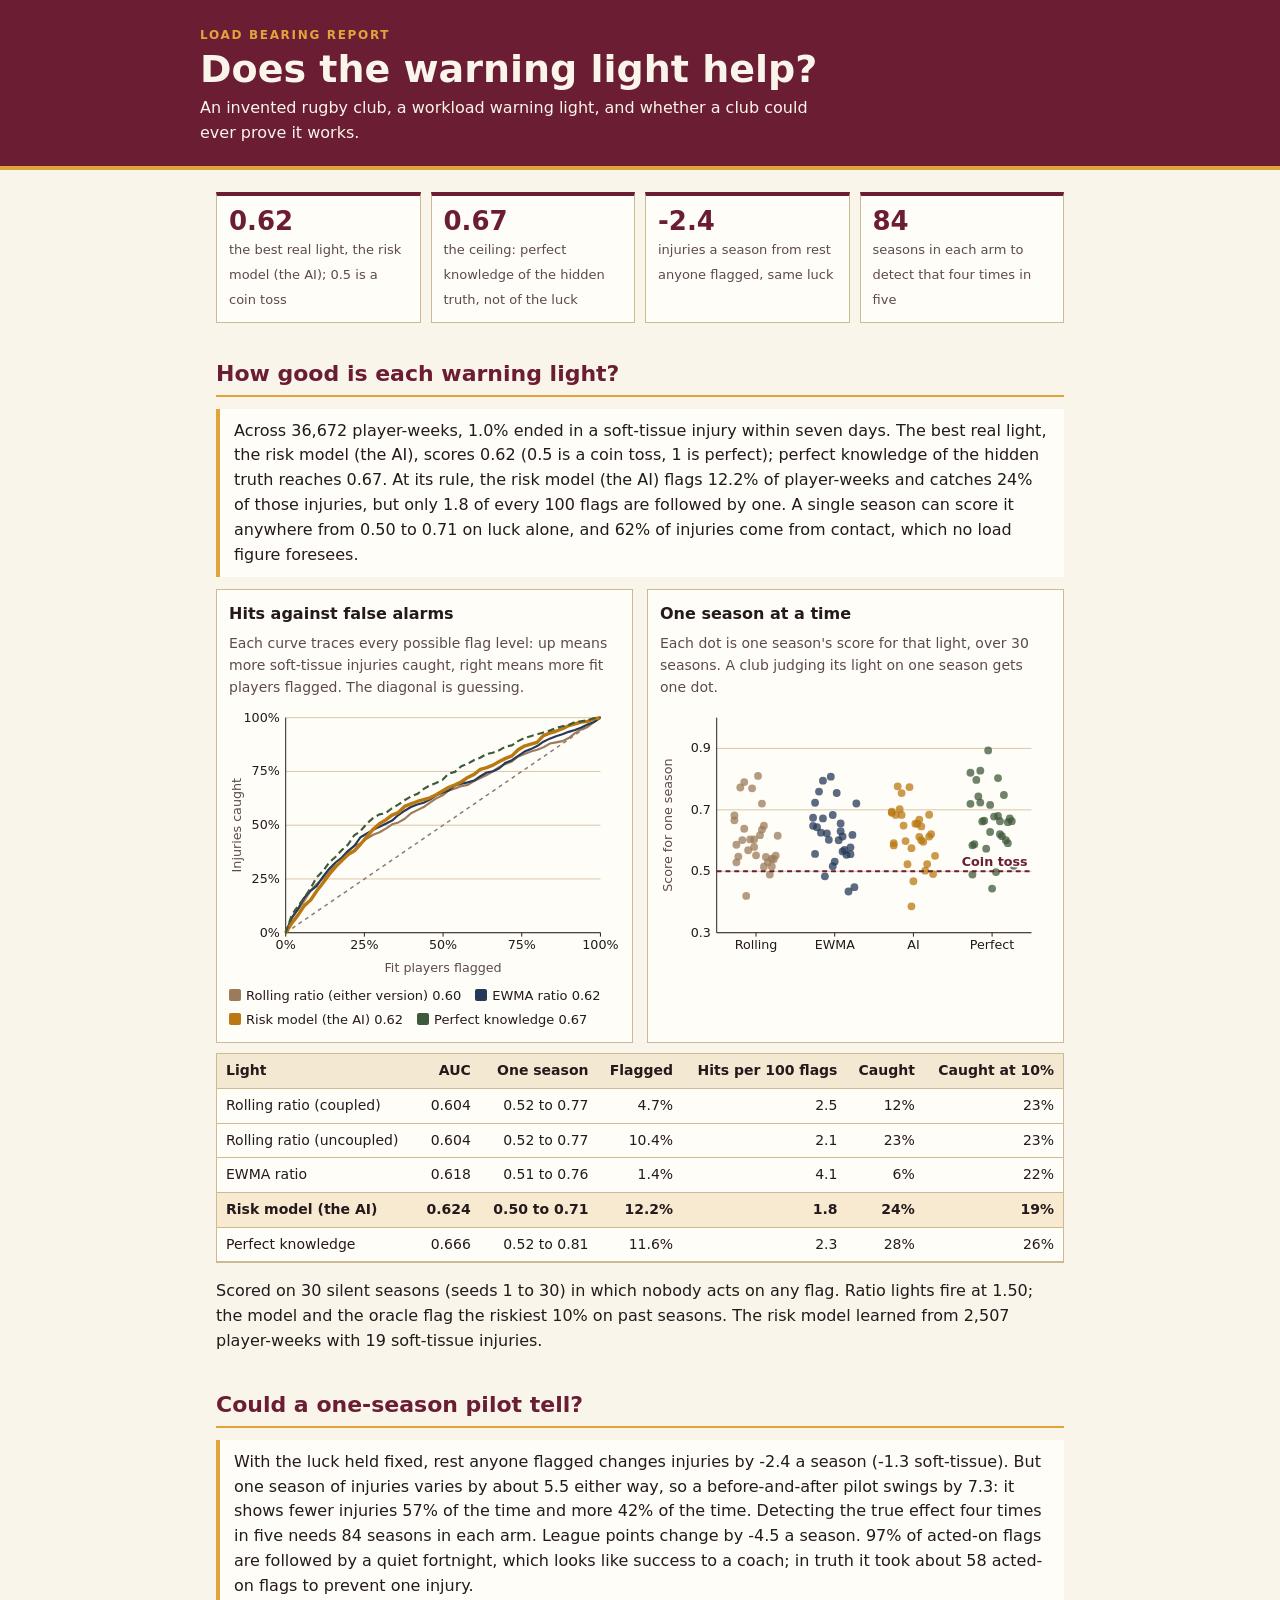
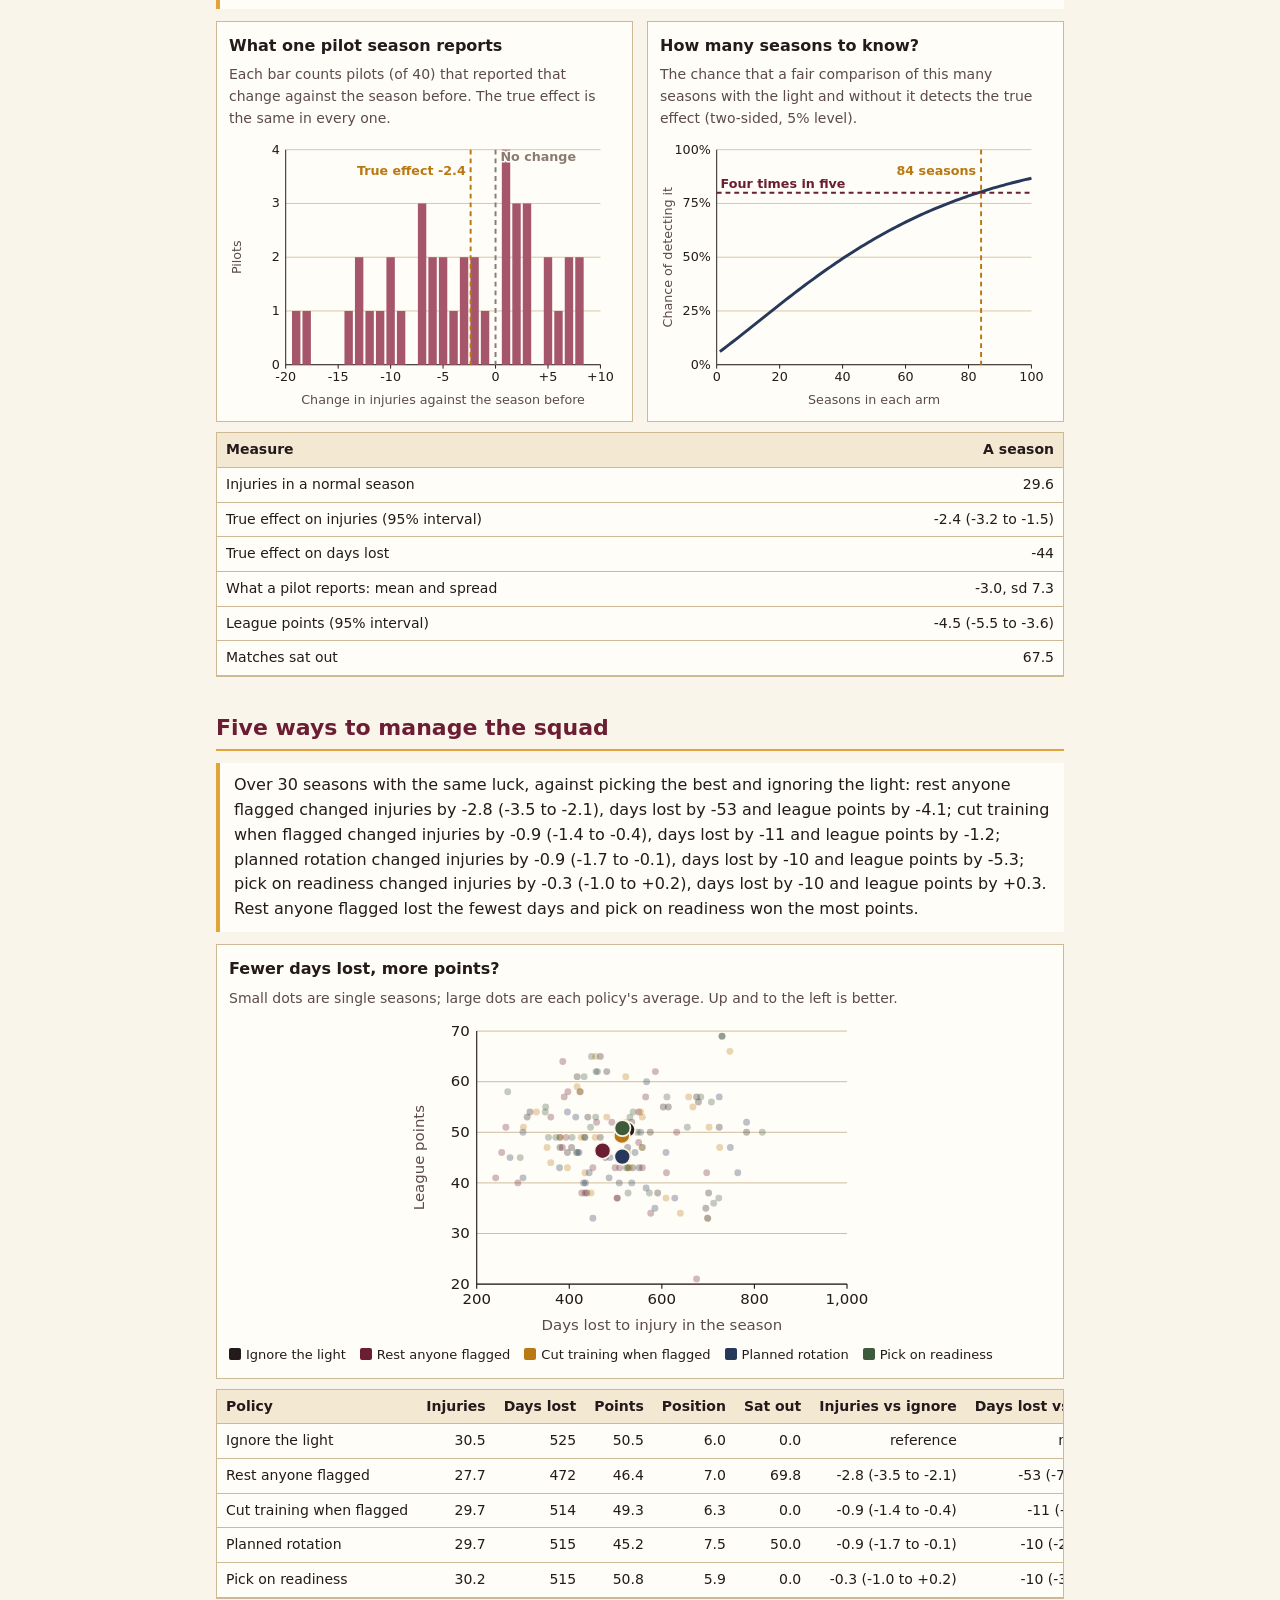
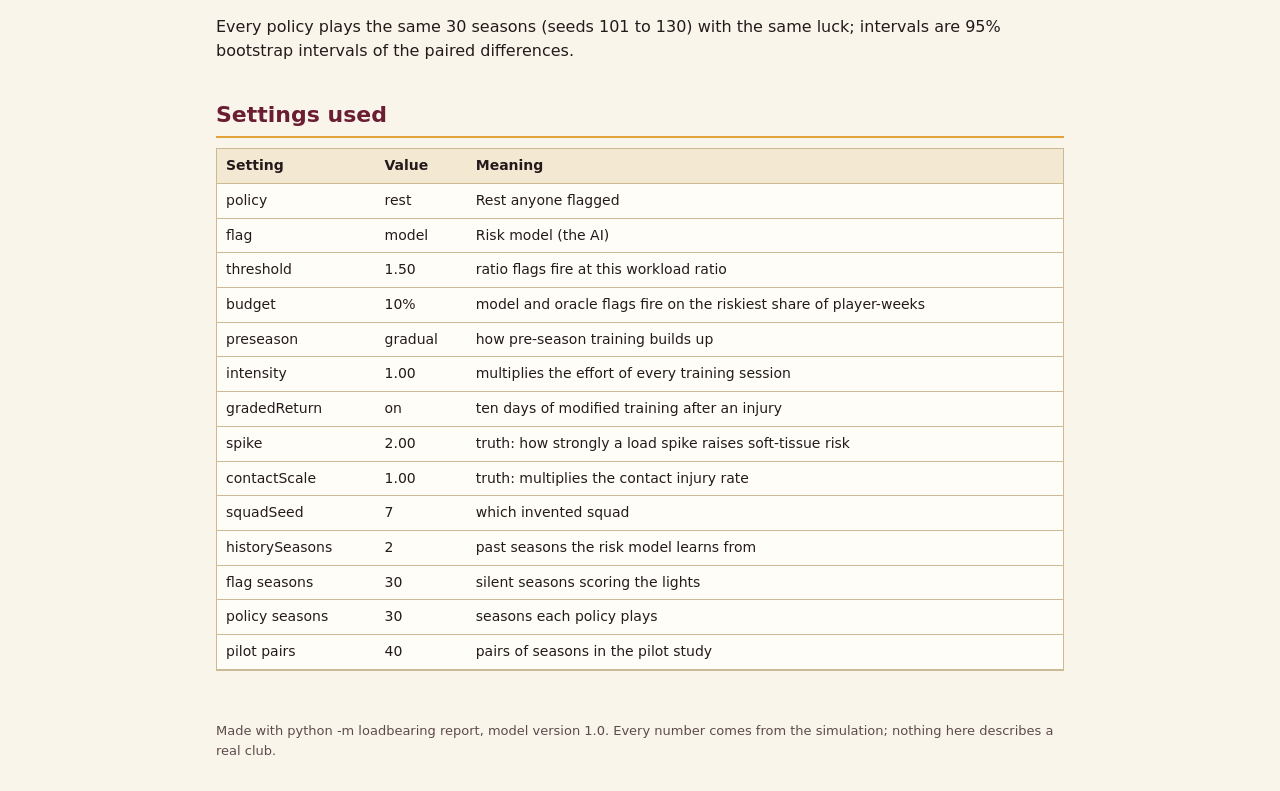
==== commit fc7bbf3d: "Add the companion commands, dataset, findings, README and tests" ====
--- a/docs/report.html
+++ b/docs/report.html
@@ -3,125 +3,519 @@
 <head>
 <meta charset="utf-8">
 <meta name="viewport" content="width=device-width, initial-scale=1">
-<title>Quiet cartel: companion report</title>
+<title>Does the warning light help?</title>
 <style>
-:root {
-  --bg: #f5f6f8; --card: #ffffff; --ink: #1b2130; --muted: #5a6275; --line: #dde1e8; --soft: #eef0f4;
-  --accent: #3b4fd8; --good: #1f7a4d; --bad: #b3261e; --warn: #8a5a00; --warn-soft: #fdf1d8;
-  --g-baseline: #5a6275; --g-remedy: #1f8f5f; --g-design: #8a7f3c; --g-risk: #c2412d;
-  --heat-lo: #f3f0ff; --heat-hi: #3b2a8f; --heat-ink: #ffffff; --point: #3b4fd8;
-  --pilot: #2563c9; --scaled: #d9641e;
-  --r1: #2563c9; --r2: #d9641e; --r3: #1f8f5f;
-  color-scheme: light;
-}
-@media (prefers-color-scheme: dark) {
-  :root {
-    --bg: #12151c; --card: #1b2029; --ink: #e8ebf2; --muted: #a2aabb; --line: #2e3542; --soft: #232935;
-    --accent: #8d9bff; --good: #5fd39a; --bad: #ff7b72; --warn: #f0c060; --warn-soft: #3a2f14;
-    --g-baseline: #a2aabb; --g-remedy: #4fd19a; --g-design: #d4c46a; --g-risk: #ff8a70;
-    --heat-lo: #232935; --heat-hi: #b9b0ff; --heat-ink: #10131a; --point: #8d9bff;
-    --pilot: #6ea2ff; --scaled: #ff9a5c;
-    --r1: #6ea2ff; --r2: #ff9a5c; --r3: #4fd19a;
-    color-scheme: dark;
-  }
-}
+:root { --claret: #6b1d33; --gold: #e3a33b; --cream: #faf5ea; --ink: #241a1c; --soft: #5c4a4d;
+  --rule: #cdb994; --card: #fffdf7; --head: #f3e9d3; }
 * { box-sizing: border-box; }
-html { -webkit-text-size-adjust: 100%; }
-body { margin: 0; background: var(--bg); color: var(--ink);
-  font: 15px/1.55 system-ui, -apple-system, "Segoe UI", Roboto, "Helvetica Neue", Arial, sans-serif; }
-.wrap { max-width: 960px; margin: 0 auto; padding: 20px 16px 40px; }
-h1 { font-size: 1.6rem; line-height: 1.2; margin: 0 0 .4rem; letter-spacing: -.01em; }
-h2 { font-size: 1.2rem; margin: 0 0 .6rem; }
-h3 { font-size: 1rem; margin: 1.1rem 0 .4rem; }
-p { margin: 0 0 .7rem; }
-.lead { color: var(--muted); max-width: 760px; }
-.notice { background: var(--warn-soft); color: var(--warn); border-radius: 8px; padding: 8px 12px; font-size: .9rem; }
-nav { display: flex; flex-wrap: wrap; gap: 6px 14px; margin: 12px 0 4px; font-size: .9rem; }
-nav a { color: var(--accent); }
-section, .card { background: var(--card); border: 1px solid var(--line); border-radius: 10px; padding: 16px; margin: 16px 0;
-  min-width: 0; }
-.muted { color: var(--muted); }
-.small { font-size: .85rem; }
-.caption { color: var(--muted); font-size: .85rem; margin: 6px 0 0; }
-.tablewrap { overflow-x: auto; -webkit-overflow-scrolling: touch; margin: 8px 0; }
-table { border-collapse: collapse; width: 100%; font-size: .86rem; font-variant-numeric: tabular-nums; }
-th, td { text-align: left; padding: 6px 8px; border-bottom: 1px solid var(--line); vertical-align: top; }
-th { color: var(--muted); font-weight: 600; font-size: .8rem; }
-td.num { text-align: right; white-space: nowrap; }
-th.num { text-align: right; }
-table.wide { min-width: 860px; }
-td.label { min-width: 11rem; }
-tr.base td { background: var(--soft); }
-.swatch { display: inline-block; width: 10px; height: 10px; border-radius: 2px; margin-right: 6px; vertical-align: baseline; }
-.swatch.heat { position: relative; overflow: hidden; background: var(--heat-lo); outline: 1px solid var(--line); }
-.swatch.heat i { position: absolute; inset: 0; background: var(--heat-hi); }
-.legend { display: flex; flex-wrap: wrap; gap: 6px 16px; font-size: .84rem; color: var(--muted); margin: 6px 0; }
-.chart svg { display: block; width: 100%; height: auto; }
-.chart text { fill: var(--muted); font-size: 13px; font-family: inherit; }
-.chart .ink { fill: var(--ink); font-weight: 600; }
-.chart .axis { stroke: var(--line); }
-.chart .grid { stroke: var(--soft); }
-.chart .zero { stroke: var(--muted); }
-.chart .whisker { stroke: var(--ink); stroke-width: 1.5; }
-.chart .heat-lo { fill: var(--heat-lo); }
-.chart .heat-hi { fill: var(--heat-hi); }
-.chart text.on-hi { fill: var(--heat-ink); }
-.chart .diag { stroke: var(--muted); stroke-dasharray: 4 4; }
-.chart .pt { fill: var(--point); stroke: var(--card); stroke-width: 1; }
-.chart .pt-ci { stroke: var(--point); stroke-width: 1.2; opacity: .6; }
-.g-baseline { fill: var(--g-baseline); background: var(--g-baseline); }
-.g-remedy { fill: var(--g-remedy); background: var(--g-remedy); }
-.g-design { fill: var(--g-design); background: var(--g-design); }
-.g-risk { fill: var(--g-risk); background: var(--g-risk); }
-.st-pilot { fill: var(--pilot); stroke: var(--pilot); background: var(--pilot); }
-.st-scaled { fill: var(--scaled); stroke: var(--scaled); background: var(--scaled); }
-.chart .st-pilot, .chart .st-scaled { stroke-width: 1.6; }
-.chart .link { stroke: var(--muted); stroke-width: 1.5; }
-.chart .together { fill: none; stroke: var(--ink); stroke-width: 1.5; }
-.swatch.round { border-radius: 50%; }
-.chart .ln { fill: none; stroke-width: 2; stroke-linejoin: round; }
-.chart .ref { stroke: var(--muted); stroke-dasharray: 4 4; }
-.r1 { stroke: var(--r1); fill: var(--r1); background: var(--r1); }
-.r2 { stroke: var(--r2); fill: var(--r2); background: var(--r2); }
-.r3 { stroke: var(--r3); fill: var(--r3); background: var(--r3); }
-.chart .ln.r1, .chart .ln.r2, .chart .ln.r3 { fill: none; }
-.chart .tn-band { stroke: var(--accent); stroke-width: 6; opacity: .25; stroke-linecap: round; }
-.chart .tn-ci { stroke: var(--accent); stroke-width: 1.5; }
-.chart .tn-low { fill: var(--card); stroke: var(--accent); stroke-width: 2; }
-.chart .tn-high { fill: var(--accent); stroke: var(--card); stroke-width: 1; }
-.chart .base-line { stroke: var(--ink); stroke-dasharray: 3 3; }
-.swatch.tn-low { background: var(--card); border: 2px solid var(--accent); border-radius: 50%; }
-.swatch.tn-high { background: var(--accent); border-radius: 50%; }
-.swatch.base-line { background: none; border-left: 2px dashed var(--ink); border-radius: 0; width: 2px; }
-.swatch.together { background: none; border: 1.5px solid var(--ink); transform: rotate(45deg) scale(.8); }
-.pill { display: inline-block; padding: 0 7px; border-radius: 10px; font-size: .78rem; font-weight: 600;
-  border: 1px solid currentColor; }
-.pill.bad { color: var(--bad); } .pill.good { color: var(--good); }
-dl.settings { display: grid; grid-template-columns: minmax(0, 11rem) minmax(0, 1fr); gap: 4px 12px; font-size: .85rem;
-  margin: 6px 0 12px; }
-dl.settings dt { color: var(--muted); }
-dl.settings dd { margin: 0; overflow-wrap: anywhere; }
-code { font-family: ui-monospace, SFMono-Regular, Menlo, Consolas, monospace; font-size: .84rem; overflow-wrap: anywhere; }
-details summary { cursor: pointer; font-weight: 600; }
-footer { color: var(--muted); font-size: .8rem; margin-top: 24px; }
-@media (max-width: 560px) {
-  section, .card { padding: 12px; }
-  .chart text { font-size: 15px; }
-  dl.settings { grid-template-columns: minmax(0, 1fr); }
-  dl.settings dd { margin-bottom: 6px; }
-  h1 { font-size: 1.35rem; }
-}
+body { margin: 0; background: var(--cream); color: var(--ink);
+  font: 16px/1.55 system-ui, -apple-system, "Segoe UI", Roboto, "Helvetica Neue", Arial, sans-serif; }
+header { background: var(--claret); color: var(--cream); padding: 26px 16px 20px;
+  border-bottom: 4px solid var(--gold); }
+header .inner, main { max-width: 880px; margin: 0 auto; }
+main { padding: 4px 16px 40px; }
+.kicker { margin: 0 0 4px; color: var(--gold); font-size: 12px; font-weight: 700; letter-spacing: .14em;
+  text-transform: uppercase; }
+h1 { margin: 0 0 6px; font-size: clamp(26px, 6vw, 38px); line-height: 1.1; }
+header p { margin: 0; max-width: 60ch; }
+h2 { margin: 34px 0 10px; padding-bottom: 4px; color: var(--claret); font-size: 22px;
+  border-bottom: 2px solid var(--gold); }
+h3 { margin: 0 0 6px; font-size: 16px; }
+.tiles { display: grid; grid-template-columns: repeat(auto-fit, minmax(min(100%, 170px), 1fr)); gap: 10px;
+  margin: 18px 0 6px; }
+.tile { background: var(--card); border: 1px solid var(--rule); border-top: 4px solid var(--claret);
+  padding: 10px 12px; }
+.tile b { display: block; color: var(--claret); font-size: 26px; line-height: 1.2; }
+.tile span { color: var(--soft); font-size: 13px; }
+.note { margin: 12px 0; padding: 10px 14px; background: var(--card); border-left: 4px solid var(--gold); }
+.grid { display: grid; grid-template-columns: repeat(auto-fit, minmax(min(100%, 340px), 1fr)); gap: 14px; }
+figure { margin: 0; padding: 12px; background: var(--card); border: 1px solid var(--rule); }
+figcaption { color: var(--soft); font-size: 14px; }
+svg.chart { display: block; width: 100%; max-width: 460px; height: auto; margin: 6px auto 0; font-size: 13px;
+  fill: var(--ink); }
+svg.chart .axis { fill: var(--soft); }
+svg.chart .ref { font-weight: 700; stroke: #fffdf7; stroke-width: 3px; paint-order: stroke; }
+.legend { display: flex; flex-wrap: wrap; gap: 4px 14px; margin: 8px 0 0; padding: 0; list-style: none;
+  font-size: 13px; }
+.legend i { display: inline-block; width: 12px; height: 12px; margin-right: 5px; vertical-align: -1px;
+  border-radius: 2px; }
+.table-wrap { overflow-x: auto; margin: 10px 0; border: 1px solid var(--rule); }
+table { width: 100%; border-collapse: collapse; background: var(--card); font-size: 14px; }
+th, td { padding: 6px 9px; border-bottom: 1px solid var(--rule); text-align: left; white-space: nowrap; }
+th { background: var(--head); }
+.num { text-align: right; font-variant-numeric: tabular-nums; }
+tr.us td { background: #f7ead0; font-weight: 700; }
+.warn { padding: 8px 12px; background: #f4dca8; border-left: 4px solid var(--claret); }
+footer { max-width: 880px; margin: 0 auto; padding: 0 16px 30px; color: var(--soft); font-size: 13px; }
 </style>
 </head>
 <body>
-<div class="wrap">
-<header><h1>Quiet cartel: companion report</h1><p class="lead">Can self-learning pricing algorithms learn to keep prices high without being told to, which remedies stop them, does a pilot predict what happens when a rival adopts one too, how robust is that to the assumptions, and could a regulator tell from the prices? This report collects results from the Python companion to the Quiet cartel browser app.</p><p class="notice">All markets, sellers and sales here are synthetic, produced by simulated Q-learning sellers in a textbook logit demand model. The numbers are illustrative only: they are not evidence about any real business, and nothing here is legal advice.</p><nav aria-label="Sections"><a href="#remedies">Remedies</a><a href="#pilot">Pilot to scale</a><a href="#robustness">Robustness</a><a href="#watch">How long to watch</a><a href="#screening">Screening</a><a href="#calibration">Calibration</a></nav><p class="small muted">Made on 26 November 2026, 08:02 with <code>python -m quiet_cartel report --remedies results/remedies.json --pilot results/pilot.json --tornado results/tornado.json --map results/map.json --screen results/screen.json --watch results/watch.json --out results/report.html</code>. The command and settings behind each section are listed at the end of it.</p></header>
-<section id="remedies"><h2>Remedies: what brings prices down</h2><p class="lead">Each option was trained 20 times (seeds 1 to 20), and each run is compared with the baseline run that has the same seed. Profit gain is 0% at competitive prices and 100% at monopoly prices, measured over the last 100,000 rounds of training.</p><div class="chart"><svg viewBox="0 0 440 432" role="img" aria-label="Bar chart of the mean realised profit gain for 10 options, with 90% intervals" style="max-width:572px"><text x="35.7" y="426" text-anchor="middle">0%</text><text x="107.3" y="426" text-anchor="middle">20%</text><text x="179" y="426" text-anchor="middle">40%</text><text x="250.7" y="426" text-anchor="middle">60%</text><text x="322.3" y="426" text-anchor="middle">80%</text><text x="394" y="426" text-anchor="middle">100%</text><line class="grid" x1="35.7" x2="35.7" y1="22" y2="42"/><line class="grid" x1="107.3" x2="107.3" y1="22" y2="42"/><line class="grid" x1="179" x2="179" y1="22" y2="42"/><line class="grid" x1="250.7" x2="250.7" y1="22" y2="42"/><line class="grid" x1="322.3" x2="322.3" y1="22" y2="42"/><line class="grid" x1="394" x2="394" y1="22" y2="42"/><line class="zero" x1="35.7" x2="35.7" y1="22" y2="42"/><line class="grid" x1="35.7" x2="35.7" y1="62" y2="82"/><line class="grid" x1="107.3" x2="107.3" y1="62" y2="82"/><line class="grid" x1="179" x2="179" y1="62" y2="82"/><line class="grid" x1="250.7" x2="250.7" y1="62" y2="82"/><line class="grid" x1="322.3" x2="322.3" y1="62" y2="82"/><line class="grid" x1="394" x2="394" y1="62" y2="82"/><line class="zero" x1="35.7" x2="35.7" y1="62" y2="82"/><line class="grid" x1="35.7" x2="35.7" y1="102" y2="122"/><line class="grid" x1="107.3" x2="107.3" y1="102" y2="122"/><line class="grid" x1="179" x2="179" y1="102" y2="122"/><line class="grid" x1="250.7" x2="250.7" y1="102" y2="122"/><line class="grid" x1="322.3" x2="322.3" y1="102" y2="122"/><line class="grid" x1="394" x2="394" y1="102" y2="122"/><line class="zero" x1="35.7" x2="35.7" y1="102" y2="122"/><line class="grid" x1="35.7" x2="35.7" y1="142" y2="162"/><line class="grid" x1="107.3" x2="107.3" y1="142" y2="162"/><line class="grid" x1="179" x2="179" y1="142" y2="162"/><line class="grid" x1="250.7" x2="250.7" y1="142" y2="162"/><line class="grid" x1="322.3" x2="322.3" y1="142" y2="162"/><line class="grid" x1="394" x2="394" y1="142" y2="162"/><line class="zero" x1="35.7" x2="35.7" y1="142" y2="162"/><line class="grid" x1="35.7" x2="35.7" y1="182" y2="202"/><line class="grid" x1="107.3" x2="107.3" y1="182" y2="202"/><line class="grid" x1="179" x2="179" y1="182" y2="202"/><line class="grid" x1="250.7" x2="250.7" y1="182" y2="202"/><line class="grid" x1="322.3" x2="322.3" y1="182" y2="202"/><line class="grid" x1="394" x2="394" y1="182" y2="202"/><line class="zero" x1="35.7" x2="35.7" y1="182" y2="202"/><line class="grid" x1="35.7" x2="35.7" y1="222" y2="242"/><line class="grid" x1="107.3" x2="107.3" y1="222" y2="242"/><line class="grid" x1="179" x2="179" y1="222" y2="242"/><line class="grid" x1="250.7" x2="250.7" y1="222" y2="242"/><line class="grid" x1="322.3" x2="322.3" y1="222" y2="242"/><line class="grid" x1="394" x2="394" y1="222" y2="242"/><line class="zero" x1="35.7" x2="35.7" y1="222" y2="242"/><line class="grid" x1="35.7" x2="35.7" y1="262" y2="282"/><line class="grid" x1="107.3" x2="107.3" y1="262" y2="282"/><line class="grid" x1="179" x2="179" y1="262" y2="282"/><line class="grid" x1="250.7" x2="250.7" y1="262" y2="282"/><line class="grid" x1="322.3" x2="322.3" y1="262" y2="282"/><line class="grid" x1="394" x2="394" y1="262" y2="282"/><line class="zero" x1="35.7" x2="35.7" y1="262" y2="282"/><line class="grid" x1="35.7" x2="35.7" y1="302" y2="322"/><line class="grid" x1="107.3" x2="107.3" y1="302" y2="322"/><line class="grid" x1="179" x2="179" y1="302" y2="322"/><line class="grid" x1="250.7" x2="250.7" y1="302" y2="322"/><line class="grid" x1="322.3" x2="322.3" y1="302" y2="322"/><line class="grid" x1="394" x2="394" y1="302" y2="322"/><line class="zero" x1="35.7" x2="35.7" y1="302" y2="322"/><line class="grid" x1="35.7" x2="35.7" y1="342" y2="362"/><line class="grid" x1="107.3" x2="107.3" y1="342" y2="362"/><line class="grid" x1="179" x2="179" y1="342" y2="362"/><line class="grid" x1="250.7" x2="250.7" y1="342" y2="362"/><line class="grid" x1="322.3" x2="322.3" y1="342" y2="362"/><line class="grid" x1="394" x2="394" y1="342" y2="362"/><line class="zero" x1="35.7" x2="35.7" y1="342" y2="362"/><line class="grid" x1="35.7" x2="35.7" y1="382" y2="410"/><line class="grid" x1="107.3" x2="107.3" y1="382" y2="410"/><line class="grid" x1="179" x2="179" y1="382" y2="410"/><line class="grid" x1="250.7" x2="250.7" y1="382" y2="410"/><line class="grid" x1="322.3" x2="322.3" y1="382" y2="410"/><line class="grid" x1="394" x2="394" y1="382" y2="410"/><line class="zero" x1="35.7" x2="35.7" y1="382" y2="402"/><text x="4" y="19">No memory at all</text><rect class="g-design" x="35.7" y="25" width="345.1" height="13" rx="3"><title>No memory at all: 96% (90% interval 95% to 97%)</title></rect><line class="whisker" x1="376.6" x2="384.7" y1="31.5" y2="31.5"/><line class="whisker" x1="376.6" x2="376.6" y1="26" y2="37"/><line class="whisker" x1="384.7" x2="384.7" y1="26" y2="37"/><text x="390.7" y="36" class="ink">96%</text><text x="4" y="59">Rival matches the cheapest price</text><rect class="g-risk" x="35.7" y="65" width="336.7" height="13" rx="3"><title>Rival matches the cheapest price: 94% (90% interval 93% to 94%)</title></rect><line class="whisker" x1="370.3" x2="374.2" y1="71.5" y2="71.5"/><line class="whisker" x1="370.3" x2="370.3" y1="66" y2="77"/><line class="whisker" x1="374.2" x2="374.2" y1="66" y2="77"/><text x="380.2" y="76" class="ink">94%</text><text x="4" y="99">Both buy the same pricing tool</text><rect class="g-risk" x="35.7" y="105" width="327.9" height="13" rx="3"><title>Both buy the same pricing tool: 92% (90% interval 89% to 94%)</title></rect><line class="whisker" x1="355.3" x2="371" y1="111.5" y2="111.5"/><line class="whisker" x1="355.3" x2="355.3" y1="106" y2="117"/><line class="whisker" x1="371" x2="371" y1="106" y2="117"/><text x="377" y="116" class="ink">92%</text><text x="4" y="139" class="ink">Both learn and see all prices</text><rect class="g-baseline" x="35.7" y="145" width="304.3" height="13" rx="3"><title>Both learn and see all prices: 85% (90% interval 81% to 88%)</title></rect><line class="whisker" x1="327.1" x2="352.4" y1="151.5" y2="151.5"/><line class="whisker" x1="327.1" x2="327.1" y1="146" y2="157"/><line class="whisker" x1="352.4" x2="352.4" y1="146" y2="157"/><text x="358.4" y="156" class="ink">85%</text><text x="4" y="179">Busy and quiet days</text><rect class="g-risk" x="35.7" y="185" width="261.8" height="13" rx="3"><title>Busy and quiet days: 73% (90% interval 68% to 78%)</title></rect><line class="whisker" x1="281" x2="314" y1="191.5" y2="191.5"/><line class="whisker" x1="281" x2="281" y1="186" y2="197"/><line class="whisker" x1="314" x2="314" y1="186" y2="197"/><text x="320" y="196" class="ink">73%</text><text x="4" y="219">A third seller enters</text><rect class="g-remedy" x="35.7" y="225" width="232.8" height="13" rx="3"><title>A third seller enters: 65% (90% interval 63% to 67%)</title></rect><line class="whisker" x1="262.9" x2="274.2" y1="231.5" y2="231.5"/><line class="whisker" x1="262.9" x2="262.9" y1="226" y2="237"/><line class="whisker" x1="274.2" x2="274.2" y1="226" y2="237"/><text x="280.2" y="236" class="ink">65%</text><text x="4" y="259">Must keep testing prices (5% of days)</text><rect class="g-remedy" x="35.7" y="265" width="159.5" height="13" rx="3"><title>Must keep testing prices (5% of days): 45% (90% interval 41% to 48%)</title></rect><line class="whisker" x1="181.7" x2="208.7" y1="271.5" y2="271.5"/><line class="whisker" x1="181.7" x2="181.7" y1="266" y2="277"/><line class="whisker" x1="208.7" x2="208.7" y1="266" y2="277"/><text x="214.7" y="276" class="ink">45%</text><text x="4" y="299">Rewarded on today’s profit only</text><rect class="g-remedy" x="35.7" y="305" width="59" height="13" rx="3"><title>Rewarded on today’s profit only: 16% (90% interval 13% to 20%)</title></rect><line class="whisker" x1="82.1" x2="106.7" y1="311.5" y2="311.5"/><line class="whisker" x1="82.1" x2="82.1" y1="306" y2="317"/><line class="whisker" x1="106.7" x2="106.7" y1="306" y2="317"/><text x="112.7" y="316" class="ink">16%</text><text x="4" y="339">Rival keeps a fixed competitive price</text><rect class="g-remedy" x="35.7" y="345" width="23.7" height="13" rx="3"><title>Rival keeps a fixed competitive price: 7% (90% interval 7% to 7%)</title></rect><line class="whisker" x1="59.4" x2="59.5" y1="351.5" y2="351.5"/><line class="whisker" x1="59.4" x2="59.4" y1="346" y2="357"/><line class="whisker" x1="59.5" x2="59.5" y1="346" y2="357"/><text x="65.5" y="356" class="ink">7%</text><text x="4" y="379">Rivals’ prices banned as an input</text><rect class="g-remedy" x="18.6" y="385" width="17.1" height="13" rx="3"><title>Rivals’ prices banned as an input: −5% (90% interval −5% to −4%)</title></rect><line class="whisker" x1="16" x2="20.8" y1="391.5" y2="391.5"/><line class="whisker" x1="16" x2="16" y1="386" y2="397"/><line class="whisker" x1="20.8" x2="20.8" y1="386" y2="397"/><text x="41.7" y="396" class="ink">−5%</text></svg></div><div class="legend"><span><i class="swatch g-baseline"></i>Baseline</span><span><i class="swatch g-remedy"></i>Possible remedy</span><span><i class="swatch g-design"></i>Design choice</span><span><i class="swatch g-risk"></i>Possible risk</span></div><p class="caption">Bars show the mean realised profit gain; whiskers its 90% bootstrap interval (the same interval the browser app shows for the same runs).</p><div class="tablewrap"><table class="wide"><thead><tr><th>Option</th><th class="num">Profit gain<br>(90% interval)</th><th class="num">Change vs baseline<br>(paired 90% interval)</th><th class="num">Holm p</th><th class="num">Shoppers’ loss<br>(90% interval)</th><th class="num">Change in loss</th><th class="num">Punished</th><th class="num">Settled</th><th class="num">Gain from best reply</th></tr></thead><tbody><tr class="base"><td class="label"><i class="swatch g-baseline"></i>Both learn and see all prices</td><td class="num">85%<br><span class="small muted">81% to 88%</span></td><td class="num"><span class="muted">baseline</span></td><td class="num"></td><td class="num">73%<br><span class="small muted">68% to 78%</span></td><td class="num"></td><td class="num">90%</td><td class="num">100%</td><td class="num">17.7%</td></tr><tr><td class="label"><i class="swatch g-remedy"></i>Rivals’ prices banned as an input</td><td class="num">−5%<br><span class="small muted">−5% to −4%</span></td><td class="num">−90 pts<br><span class="small muted">−93 to −86</span></td><td class="num">&lt;0.001</td><td class="num">−3%<br><span class="small muted">−3% to −3%</span></td><td class="num">−76 pts<br><span class="small muted">Holm p &lt;0.001</span></td><td class="num">0%</td><td class="num">100%</td><td class="num">0.3%</td></tr><tr><td class="label"><i class="swatch g-remedy"></i>Rewarded on today’s profit only</td><td class="num">16%<br><span class="small muted">13% to 20%</span></td><td class="num">−68 pts<br><span class="small muted">−74 to −63</span></td><td class="num">&lt;0.001</td><td class="num">12%<br><span class="small muted">9% to 14%</span></td><td class="num">−61 pts<br><span class="small muted">Holm p &lt;0.001</span></td><td class="num">0%</td><td class="num">100%</td><td class="num">2.8%</td></tr><tr><td class="label"><i class="swatch g-remedy"></i>A third seller enters</td><td class="num">65%<br><span class="small muted">63% to 67%</span></td><td class="num">−20 pts<br><span class="small muted">−24 to −16</span></td><td class="num">&lt;0.001</td><td class="num">56%<br><span class="small muted">54% to 58%</span></td><td class="num">−17 pts<br><span class="small muted">Holm p 0.001</span></td><td class="num">90%</td><td class="num">100%</td><td class="num">n/a</td></tr><tr><td class="label"><i class="swatch g-remedy"></i>Rival keeps a fixed competitive price</td><td class="num">7%<br><span class="small muted">7% to 7%</span></td><td class="num">−78 pts<br><span class="small muted">−82 to −75</span></td><td class="num">&lt;0.001</td><td class="num">−2%<br><span class="small muted">−2% to −2%</span></td><td class="num">−74 pts<br><span class="small muted">Holm p &lt;0.001</span></td><td class="num">0%</td><td class="num">100%</td><td class="num">0.0%</td></tr><tr><td class="label"><i class="swatch g-remedy"></i>Must keep testing prices (5% of days)</td><td class="num">45%<br><span class="small muted">41% to 48%</span></td><td class="num">−40 pts<br><span class="small muted">−46 to −35</span></td><td class="num">&lt;0.001</td><td class="num">40%<br><span class="small muted">32% to 49%</span></td><td class="num">−33 pts<br><span class="small muted">Holm p &lt;0.001</span></td><td class="num">50%</td><td class="num">0%</td><td class="num">30.1%</td></tr><tr><td class="label"><i class="swatch g-design"></i>No memory at all</td><td class="num">96%<br><span class="small muted">95% to 97%</span></td><td class="num">+11 pts<br><span class="small muted">+8 to +15</span></td><td class="num">&lt;0.001</td><td class="num">90%<br><span class="small muted">86% to 93%</span></td><td class="num">+17 pts<br><span class="small muted">Holm p 0.001</span></td><td class="num">0%</td><td class="num">100%</td><td class="num">17.4%</td></tr><tr><td class="label"><i class="swatch g-risk"></i>Rival matches the cheapest price</td><td class="num">94%<br><span class="small muted">93% to 94%</span></td><td class="num">+9 pts<br><span class="small muted">+5 to +13</span></td><td class="num">0.002</td><td class="num">94%<br><span class="small muted">93% to 95%</span></td><td class="num">+21 pts<br><span class="small muted">Holm p &lt;0.001</span></td><td class="num">100%</td><td class="num">100%</td><td class="num">0.0%</td></tr><tr><td class="label"><i class="swatch g-risk"></i>Both buy the same pricing tool</td><td class="num">92%<br><span class="small muted">89% to 94%</span></td><td class="num">+7 pts<br><span class="small muted">+2 to +11</span></td><td class="num">0.036</td><td class="num">81%<br><span class="small muted">77% to 86%</span></td><td class="num">+8 pts<br><span class="small muted">Holm p 0.143</span></td><td class="num">90%</td><td class="num">100%</td><td class="num">5.7%</td></tr><tr><td class="label"><i class="swatch g-risk"></i>Busy and quiet days</td><td class="num">73%<br><span class="small muted">68% to 78%</span></td><td class="num">−12 pts<br><span class="small muted">−18 to −6</span></td><td class="num">0.011</td><td class="num">67%<br><span class="small muted">61% to 72%</span></td><td class="num">−6 pts<br><span class="small muted">Holm p 0.149</span></td><td class="num">65%</td><td class="num">100%</td><td class="num">22.8%</td></tr></tbody></table></div><p class="caption">Change is the mean difference from the paired baseline run, with a 90% bootstrap interval over the pairs. The p-value is a two-sided sign-flip permutation test (exact for 16 pairs or fewer), adjusted with Holm’s method across all the options shown. Shoppers’ loss is the share of the gap between competitive and monopoly consumer surplus that shoppers lose. Punished is the share of runs in which a one-day price cut is answered and loses money overall; settled is the share whose strategies stopped changing. Gain from best reply is, averaged over runs, how much more the learning seller with more to gain would earn over time, from where play settled, by switching to its exact best reply to the others’ learned strategies, from the model’s best-response check (two sellers only). Zero would mean the learned strategies form an equilibrium.</p><details><summary>What each option means</summary><dl class="settings"><dt>Both learn and see all prices</dt><dd>The textbook case: two self-learning sellers who can see what each other charged yesterday.</dd><dt>Rivals’ prices banned as an input</dt><dd>Each algorithm may only use its own past price, not what rivals charged.</dd><dt>Rewarded on today’s profit only</dt><dd>The algorithm is told to maximise today’s profit, with no weight on the future.</dd><dt>A third seller enters</dt><dd>Another self-learning seller joins the market.</dd><dt>Rival keeps a fixed competitive price</dt><dd>One seller ignores the algorithm and always charges the competitive price.</dd><dt>Must keep testing prices (5% of days)</dt><dd>A rule that algorithms keep experimenting, so no pattern is ever fully settled.</dd><dt>No memory at all</dt><dd>Neither algorithm remembers any past price, so neither can punish.</dd><dt>Rival matches the cheapest price</dt><dd>One seller uses a simple price-match rule instead of learning.</dd><dt>Both buy the same pricing tool</dt><dd>One vendor’s algorithm learns from both sellers’ sales at once (hub and spoke).</dd><dt>Busy and quiet days</dt><dd>Demand swings from day to day, so profits are noisier to learn from.</dd></dl></details><details><summary>Command and settings</summary><dl class="settings"><dt>Command</dt><dd><code>python -m quiet_cartel remedies --runs 20 --json results/remedies.json --csv results/remedies.csv</code></dd><dt>preset</dt><dd>textbook</dd><dt>set</dt><dd>none</dd><dt>runs</dt><dd>20</dd><dt>seeds</dt><dd>1, 2, 3, 4, 5, 6, 7, 8, 9, 10, 11, 12, 13, 14, 15, 16, 17, 18, 19, 20</dd><dt>scenarios</dt><dd>baseline, own, myopic, third, fixedrival, floor, none, matcher, vendor, noisy</dd><dt>Model settings</dt><dd><code>nFirms 2, quality [2, 2], cost [1, 1], outside 0, mu 0.25, nPrices 15, xi 0.1, alpha 0.15, beta 4e-06, delta 0.95, memory full, firmTypes [&#x27;learn&#x27;, &#x27;learn&#x27;], sharedVendor False, exploreFloor 0, demandNoise 0, stableWindow 100000, maxPeriods 3000000, adoptAt [-1, -1]</code></dd><dt>Run time</dt><dd>415.7 s</dd></dl></details></section>
-<section id="pilot"><h2>Pilot to scale: does the pilot predict the result?</h2><p class="lead">Seller A pilots a learning pricing algorithm while seller B keeps a simple rule; at round 1,500,000 B adopts an algorithm too. Uplift is profit compared with the status quo in which both sellers charge the competitive price. Each rule was run with 20 seeds.</p><div class="chart"><svg viewBox="0 0 440 202" role="img" aria-label="Dumbbell chart of seller A’s profit uplift in the pilot and after B adopts, for 3 rules" style="max-width:572px"><text x="16" y="196" text-anchor="middle">0%</text><text x="62.8" y="196" text-anchor="middle">+10%</text><text x="109.6" y="196" text-anchor="middle">+20%</text><text x="156.3" y="196" text-anchor="middle">+30%</text><text x="203.1" y="196" text-anchor="middle">+40%</text><text x="249.9" y="196" text-anchor="middle">+50%</text><text x="296.7" y="196" text-anchor="middle">+60%</text><text x="14" y="12">status quo</text><line class="grid" x1="16" x2="16" y1="39" y2="66"/><line class="grid" x1="62.8" x2="62.8" y1="39" y2="66"/><line class="grid" x1="109.6" x2="109.6" y1="39" y2="66"/><line class="grid" x1="156.3" x2="156.3" y1="39" y2="66"/><line class="grid" x1="203.1" x2="203.1" y1="39" y2="66"/><line class="grid" x1="249.9" x2="249.9" y1="39" y2="66"/><line class="grid" x1="296.7" x2="296.7" y1="39" y2="66"/><line class="zero" x1="16" x2="16" y1="39" y2="66"/><text x="4" y="34" class="ink">B keeps the competitive price</text><line class="link" x1="16" x2="202.2" y1="47" y2="59"/><line class="st-pilot" x1="16" x2="16" y1="47" y2="47"/><circle class="st-pilot" cx="16" cy="47" r="4.5"><title>B keeps the competitive price: A in the pilot 0% (90% interval 0% to 0%)</title></circle><line class="st-scaled" x1="190.3" x2="214.7" y1="59" y2="59"/><circle class="st-scaled" cx="202.2" cy="59" r="4.5"><title>B keeps the competitive price: A after B adopts +40% (90% interval +37% to +42%)</title></circle><path class="together" d="M232.2 48L237.2 53L232.2 58L227.2 53Z"><title>B keeps the competitive price: A with both learning from the start +46%</title></path><text x="438" y="57" class="ink" text-anchor="end">0% → +40%</text><line class="grid" x1="16" x2="16" y1="91" y2="118"/><line class="grid" x1="62.8" x2="62.8" y1="91" y2="118"/><line class="grid" x1="109.6" x2="109.6" y1="91" y2="118"/><line class="grid" x1="156.3" x2="156.3" y1="91" y2="118"/><line class="grid" x1="203.1" x2="203.1" y1="91" y2="118"/><line class="grid" x1="249.9" x2="249.9" y1="91" y2="118"/><line class="grid" x1="296.7" x2="296.7" y1="91" y2="118"/><line class="zero" x1="16" x2="16" y1="91" y2="118"/><text x="4" y="86" class="ink">B matches the cheapest price</text><line class="link" x1="263.4" x2="205.2" y1="99" y2="111"/><line class="st-pilot" x1="262.8" x2="263.8" y1="99" y2="99"/><circle class="st-pilot" cx="263.4" cy="99" r="4.5"><title>B matches the cheapest price: A in the pilot +53% (90% interval +53% to +53%)</title></circle><line class="st-scaled" x1="192.2" x2="219.3" y1="111" y2="111"/><circle class="st-scaled" cx="205.2" cy="111" r="4.5"><title>B matches the cheapest price: A after B adopts +40% (90% interval +38% to +43%)</title></circle><path class="together" d="M232.2 100L237.2 105L232.2 110L227.2 105Z"><title>B matches the cheapest price: A with both learning from the start +46%</title></path><text x="438" y="109" class="ink" text-anchor="end">+53% → +40%</text><line class="grid" x1="16" x2="16" y1="143" y2="180"/><line class="grid" x1="62.8" x2="62.8" y1="143" y2="180"/><line class="grid" x1="109.6" x2="109.6" y1="143" y2="180"/><line class="grid" x1="156.3" x2="156.3" y1="143" y2="180"/><line class="grid" x1="203.1" x2="203.1" y1="143" y2="180"/><line class="grid" x1="249.9" x2="249.9" y1="143" y2="180"/><line class="grid" x1="296.7" x2="296.7" y1="143" y2="180"/><line class="zero" x1="16" x2="16" y1="143" y2="170"/><text x="4" y="138" class="ink">B undercuts by one step</text><line class="link" x1="316" x2="208.4" y1="151" y2="163"/><line class="st-pilot" x1="316" x2="316" y1="151" y2="151"/><circle class="st-pilot" cx="316" cy="151" r="4.5"><title>B undercuts by one step: A in the pilot +64% (90% interval +64% to +64%)</title></circle><line class="st-scaled" x1="199.1" x2="218.4" y1="163" y2="163"/><circle class="st-scaled" cx="208.4" cy="163" r="4.5"><title>B undercuts by one step: A after B adopts +41% (90% interval +39% to +43%)</title></circle><path class="together" d="M232.2 152L237.2 157L232.2 162L227.2 157Z"><title>B undercuts by one step: A with both learning from the start +46%</title></path><text x="438" y="161" class="ink" text-anchor="end">+64% → +41%</text></svg></div><div class="legend"><span><i class="swatch round st-pilot"></i>A in the pilot</span><span><i class="swatch round st-scaled"></i>A after B adopts</span><span><i class="swatch together"></i>A with both learning from the start</span></div><p class="caption">Dots are means and lines their 90% bootstrap intervals; the grey link joins the pilot to the result after B adopts, and the hollow diamond is A’s uplift when both learn from the start.</p><div class="tablewrap"><table class="wide"><thead><tr><th>B’s rule in the pilot</th><th class="num">A in the pilot</th><th class="num">A after B adopts</th><th class="num">Change for A (paired)</th><th class="num">A, both from the start</th><th class="num">B in the pilot</th><th class="num">B after adopting</th><th class="num">Cut punished: pilot / after / both</th></tr></thead><tbody><tr><td class="label">B keeps the competitive price</td><td class="num">0%<br><span class="small muted">0 to 0</span></td><td class="num">+40%<br><span class="small muted">+37 to +42</span></td><td class="num">+40%<br><span class="small muted">+37 to +43</span></td><td class="num">+46%<br><span class="small muted">+44 to +49</span></td><td class="num">0%<br><span class="small muted">0 to 0</span></td><td class="num">+31%<br><span class="small muted">+27 to +35</span></td><td class="num">0% / 65% / 90%</td></tr><tr><td class="label">B matches the cheapest price</td><td class="num">+53%<br><span class="small muted">+53 to +53</span></td><td class="num">+40%<br><span class="small muted">+38 to +43</span></td><td class="num">−12%<br><span class="small muted">−15 to −10</span></td><td class="num">+46%<br><span class="small muted">+44 to +49</span></td><td class="num">+53%<br><span class="small muted">+53 to +53</span></td><td class="num">+49%<br><span class="small muted">+45 to +53</span></td><td class="num">100% / 70% / 90%</td></tr><tr><td class="label">B undercuts by one step</td><td class="num">+64%<br><span class="small muted">+64 to +64</span></td><td class="num">+41%<br><span class="small muted">+39 to +43</span></td><td class="num">−23%<br><span class="small muted">−25 to −21</span></td><td class="num">+46%<br><span class="small muted">+44 to +49</span></td><td class="num">−11%<br><span class="small muted">−11 to −11</span></td><td class="num">+40%<br><span class="small muted">+36 to +45</span></td><td class="num">100% / 65% / 90%</td></tr></tbody></table></div><p class="caption">Each cell gives the mean uplift and, below it, the 90% bootstrap interval in percentage points. The change for A is the run-by-run difference between after B adopts and the pilot, so its interval is paired. The last column is the share of runs in which a one-day cut by A pays on the day, is answered and loses money overall, in each stage.</p><h3>Does the pilot predict the result at scale?</h3><p>Across all 60 runs, A’s uplift in the pilot against A’s uplift after B adopts: Pearson r 0.07, Spearman rho 0.12. Within each rule:</p><ul class="small"><li>B keeps the competitive price (20 runs): n/a (A’s uplift did not vary)</li><li>B matches the cheapest price (20 runs): Pearson r 0.06, Spearman rho −0.04</li><li>B undercuts by one step (20 runs): n/a (A’s uplift did not vary)</li></ul><p class="caption">Pearson’s r measures how close the runs lie to a straight line; Spearman’s rho is the same on ranks, so it asks only whether a better pilot goes with a better result at scale. Near +1: the pilot predicts the scaled result; near 0: it tells A little. The pooled figure mixes the rules, so a high value can simply mean that the rule which flatters the pilot also helps at scale; the within-rule values are the fairer test.</p><details><summary>Command and settings</summary><dl class="settings"><dt>Command</dt><dd><code>python -m quiet_cartel pilot --runs 20 --json results/pilot.json --csv results/pilot.csv</code></dd><dt>preset</dt><dd>textbook</dd><dt>set</dt><dd>none</dd><dt>runs</dt><dd>20</dd><dt>seeds</dt><dd>1, 2, 3, 4, 5, 6, 7, 8, 9, 10, 11, 12, 13, 14, 15, 16, 17, 18, 19, 20</dd><dt>rules</dt><dd>nash, match, undercut</dd><dt>adoptAfter</dt><dd>1500000</dd><dt>Model settings</dt><dd><code>nFirms 2, quality [2, 2], cost [1, 1], outside 0, mu 0.25, nPrices 15, xi 0.1, alpha 0.15, beta 4e-06, delta 0.95, memory full, firmTypes [&#x27;learn&#x27;, &#x27;learn&#x27;], sharedVendor False, exploreFloor 0, demandNoise 0, stableWindow 100000, maxPeriods 3000000, adoptAt [-1, -1]</code></dd><dt>Run time</dt><dd>129.5 s</dd></dl></details></section>
-<section id="robustness"><h2>Robustness: does the result survive other assumptions?</h2><p class="lead">How much does the result depend on the assumptions? The tornado moves one assumption at a time to a low and a high value, with the same seeds; the map varies how alike the products are (mu) and how much the algorithms value tomorrow (delta) together. Gain is the realised profit gain over the last 100,000 rounds of training: 0% competitive, 100% monopoly.</p><h3>One assumption at a time</h3><p>With the settings below the realised profit gain averages 86% (90% interval 82% to 90%) and a one-day cut is punished in 100% of runs. The gain stays at 50% or more at both ends for 7 of 7 assumptions. The biggest fall comes from how much they value tomorrow (60% at delta 0.8).</p><div class="chart"><svg viewBox="0 0 440 412" role="img" aria-label="Tornado chart of the realised profit gain when each of 7 assumptions is set low or high" style="max-width:572px"><text x="16" y="406" text-anchor="middle">0%</text><text x="85.6" y="406" text-anchor="middle">20%</text><text x="155.2" y="406" text-anchor="middle">40%</text><text x="224.8" y="406" text-anchor="middle">60%</text><text x="294.4" y="406" text-anchor="middle">80%</text><text x="364" y="406" text-anchor="middle">100%</text><text x="315.1" y="12" text-anchor="middle">these settings 86%</text><line class="grid" x1="16" x2="16" y1="41" y2="68"/><line class="grid" x1="85.6" x2="85.6" y1="41" y2="68"/><line class="grid" x1="155.2" x2="155.2" y1="41" y2="68"/><line class="grid" x1="224.8" x2="224.8" y1="41" y2="68"/><line class="grid" x1="294.4" x2="294.4" y1="41" y2="68"/><line class="grid" x1="364" x2="364" y1="41" y2="68"/><line class="base-line" x1="315.1" x2="315.1" y1="41" y2="68"/><text x="4" y="36">How much they value tomorrow (delta 0.8 to 0.99)</text><line class="tn-band" x1="224.6" x2="342.6" y1="55" y2="55"/><line class="tn-ci" x1="167.5" x2="283.8" y1="49" y2="49"/><circle class="tn-low" cx="224.6" cy="49" r="4.5"><title>How much they value tomorrow at delta 0.8: 60% (90% interval 44% to 77%)</title></circle><line class="tn-ci" x1="332" x2="352.9" y1="61" y2="61"/><circle class="tn-high" cx="342.6" cy="61" r="4.5"><title>How much they value tomorrow at delta 0.99: 94% (90% interval 91% to 97%)</title></circle><text x="438" y="59" class="ink" text-anchor="end">60% / 94%</text><line class="grid" x1="16" x2="16" y1="93" y2="120"/><line class="grid" x1="85.6" x2="85.6" y1="93" y2="120"/><line class="grid" x1="155.2" x2="155.2" y1="93" y2="120"/><line class="grid" x1="224.8" x2="224.8" y1="93" y2="120"/><line class="grid" x1="294.4" x2="294.4" y1="93" y2="120"/><line class="grid" x1="364" x2="364" y1="93" y2="120"/><line class="base-line" x1="315.1" x2="315.1" y1="93" y2="120"/><text x="4" y="88">Busy and quiet days (demandNoise 0 to 0.3)</text><line class="tn-band" x1="254.3" x2="315.1" y1="107" y2="107"/><line class="tn-ci" x1="301" x2="330" y1="101" y2="101"/><circle class="tn-low" cx="315.1" cy="101" r="4.5"><title>Busy and quiet days at demandNoise 0: 86% (90% interval 82% to 90%)</title></circle><line class="tn-ci" x1="236.2" x2="273.9" y1="113" y2="113"/><circle class="tn-high" cx="254.3" cy="113" r="4.5"><title>Busy and quiet days at demandNoise 0.3: 68% (90% interval 63% to 74%)</title></circle><text x="438" y="111" class="ink" text-anchor="end">86% / 68%</text><line class="grid" x1="16" x2="16" y1="145" y2="172"/><line class="grid" x1="85.6" x2="85.6" y1="145" y2="172"/><line class="grid" x1="155.2" x2="155.2" y1="145" y2="172"/><line class="grid" x1="224.8" x2="224.8" y1="145" y2="172"/><line class="grid" x1="294.4" x2="294.4" y1="145" y2="172"/><line class="grid" x1="364" x2="364" y1="145" y2="172"/><line class="base-line" x1="315.1" x2="315.1" y1="145" y2="172"/><text x="4" y="140">Learning rate (alpha 0.05 to 0.25)</text><line class="tn-band" x1="278.6" x2="309.4" y1="159" y2="159"/><line class="tn-ci" x1="298.6" x2="319.4" y1="153" y2="153"/><circle class="tn-low" cx="309.4" cy="153" r="4.5"><title>Learning rate at alpha 0.05: 84% (90% interval 81% to 87%)</title></circle><line class="tn-ci" x1="239.9" x2="317.3" y1="165" y2="165"/><circle class="tn-high" cx="278.6" cy="165" r="4.5"><title>Learning rate at alpha 0.25: 75% (90% interval 64% to 87%)</title></circle><text x="438" y="163" class="ink" text-anchor="end">84% / 75%</text><line class="grid" x1="16" x2="16" y1="197" y2="224"/><line class="grid" x1="85.6" x2="85.6" y1="197" y2="224"/><line class="grid" x1="155.2" x2="155.2" y1="197" y2="224"/><line class="grid" x1="224.8" x2="224.8" y1="197" y2="224"/><line class="grid" x1="294.4" x2="294.4" y1="197" y2="224"/><line class="grid" x1="364" x2="364" y1="197" y2="224"/><line class="base-line" x1="315.1" x2="315.1" y1="197" y2="224"/><text x="4" y="192">Prices to choose from (nPrices 7 to 21)</text><line class="tn-band" x1="288.2" x2="314.4" y1="211" y2="211"/><line class="tn-ci" x1="266.2" x2="309.8" y1="205" y2="205"/><circle class="tn-low" cx="288.2" cy="205" r="4.5"><title>Prices to choose from at nPrices 7: 78% (90% interval 72% to 84%)</title></circle><line class="tn-ci" x1="286.4" x2="341.1" y1="217" y2="217"/><circle class="tn-high" cx="314.4" cy="217" r="4.5"><title>Prices to choose from at nPrices 21: 86% (90% interval 78% to 93%)</title></circle><text x="438" y="215" class="ink" text-anchor="end">78% / 86%</text><line class="grid" x1="16" x2="16" y1="249" y2="276"/><line class="grid" x1="85.6" x2="85.6" y1="249" y2="276"/><line class="grid" x1="155.2" x2="155.2" y1="249" y2="276"/><line class="grid" x1="224.8" x2="224.8" y1="249" y2="276"/><line class="grid" x1="294.4" x2="294.4" y1="249" y2="276"/><line class="grid" x1="364" x2="364" y1="249" y2="276"/><line class="base-line" x1="315.1" x2="315.1" y1="249" y2="276"/><text x="4" y="244">How quickly experimenting fades (beta 2.5e-6 to 1e-5)</text><line class="tn-band" x1="291.5" x2="295.2" y1="263" y2="263"/><line class="tn-ci" x1="247.4" x2="335.6" y1="257" y2="257"/><circle class="tn-low" cx="295.2" cy="257" r="4.5"><title>How quickly experimenting fades at beta 2.5e-6: 80% (90% interval 67% to 92%)</title></circle><line class="tn-ci" x1="250.1" x2="331.1" y1="269" y2="269"/><circle class="tn-high" cx="291.5" cy="269" r="4.5"><title>How quickly experimenting fades at beta 1e-5: 79% (90% interval 67% to 91%)</title></circle><text x="438" y="267" class="ink" text-anchor="end">80% / 79%</text><line class="grid" x1="16" x2="16" y1="301" y2="328"/><line class="grid" x1="85.6" x2="85.6" y1="301" y2="328"/><line class="grid" x1="155.2" x2="155.2" y1="301" y2="328"/><line class="grid" x1="224.8" x2="224.8" y1="301" y2="328"/><line class="grid" x1="294.4" x2="294.4" y1="301" y2="328"/><line class="grid" x1="364" x2="364" y1="301" y2="328"/><line class="base-line" x1="315.1" x2="315.1" y1="301" y2="328"/><text x="4" y="296">Price range beyond the benchmarks (xi 0 to 0.3)</text><line class="tn-band" x1="324.7" x2="327.3" y1="315" y2="315"/><line class="tn-ci" x1="307.8" x2="341.5" y1="309" y2="309"/><circle class="tn-low" cx="324.7" cy="309" r="4.5"><title>Price range beyond the benchmarks at xi 0: 89% (90% interval 84% to 94%)</title></circle><line class="tn-ci" x1="304.8" x2="347.1" y1="321" y2="321"/><circle class="tn-high" cx="327.3" cy="321" r="4.5"><title>Price range beyond the benchmarks at xi 0.3: 89% (90% interval 83% to 95%)</title></circle><text x="438" y="319" class="ink" text-anchor="end">89% / 89%</text><line class="grid" x1="16" x2="16" y1="353" y2="390"/><line class="grid" x1="85.6" x2="85.6" y1="353" y2="390"/><line class="grid" x1="155.2" x2="155.2" y1="353" y2="390"/><line class="grid" x1="224.8" x2="224.8" y1="353" y2="390"/><line class="grid" x1="294.4" x2="294.4" y1="353" y2="390"/><line class="grid" x1="364" x2="364" y1="353" y2="390"/><line class="base-line" x1="315.1" x2="315.1" y1="353" y2="380"/><text x="4" y="348">How alike the products are (mu 0.1 to 0.5)</text><line class="tn-band" x1="314.6" x2="321.3" y1="367" y2="367"/><line class="tn-ci" x1="286.4" x2="340.1" y1="361" y2="361"/><circle class="tn-low" cx="321.3" cy="361" r="4.5"><title>How alike the products are at mu 0.1: 88% (90% interval 78% to 93%)</title></circle><line class="tn-ci" x1="295.7" x2="331.3" y1="373" y2="373"/><circle class="tn-high" cx="314.6" cy="373" r="4.5"><title>How alike the products are at mu 0.5: 86% (90% interval 80% to 91%)</title></circle><text x="438" y="371" class="ink" text-anchor="end">88% / 86%</text></svg></div><div class="legend"><span><i class="swatch tn-low"></i>Low value</span><span><i class="swatch tn-high"></i>High value</span><span><i class="swatch base-line"></i>These settings</span></div><p class="caption">Dots are mean gains over 5 runs and lines their 90% bootstrap intervals; the label on the right gives the low and high means. Biggest movers first, in the browser app’s order.</p><div class="tablewrap"><table class="wide"><thead><tr><th>Assumption</th><th class="num">Gain at low</th><th class="num">Gain at high</th><th class="num">Swing</th><th class="num">Punished low / high</th><th class="num">50%+ at both ends</th></tr></thead><tbody><tr><td class="label">How much they value tomorrow<br><span class="small muted">delta 0.8 to 0.99</span></td><td class="num">60%<br><span class="small muted">44% to 77%</span></td><td class="num">94%<br><span class="small muted">91% to 97%</span></td><td class="num">+34 pts</td><td class="num">100% / 80%</td><td class="num"><span class="pill good">yes</span></td></tr><tr><td class="label">Busy and quiet days<br><span class="small muted">demandNoise 0 to 0.3</span></td><td class="num">86%<br><span class="small muted">82% to 90%</span></td><td class="num">68%<br><span class="small muted">63% to 74%</span></td><td class="num">−17 pts</td><td class="num">100% / 60%</td><td class="num"><span class="pill good">yes</span></td></tr><tr><td class="label">Learning rate<br><span class="small muted">alpha 0.05 to 0.25</span></td><td class="num">84%<br><span class="small muted">81% to 87%</span></td><td class="num">75%<br><span class="small muted">64% to 87%</span></td><td class="num">−9 pts</td><td class="num">80% / 80%</td><td class="num"><span class="pill good">yes</span></td></tr><tr><td class="label">Prices to choose from<br><span class="small muted">nPrices 7 to 21</span></td><td class="num">78%<br><span class="small muted">72% to 84%</span></td><td class="num">86%<br><span class="small muted">78% to 93%</span></td><td class="num">+8 pts</td><td class="num">100% / 100%</td><td class="num"><span class="pill good">yes</span></td></tr><tr><td class="label">How quickly experimenting fades<br><span class="small muted">beta 2.5e-6 to 1e-5</span></td><td class="num">80%<br><span class="small muted">67% to 92%</span></td><td class="num">79%<br><span class="small muted">67% to 91%</span></td><td class="num">−1 pts</td><td class="num">60% / 80%</td><td class="num"><span class="pill good">yes</span></td></tr><tr><td class="label">Price range beyond the benchmarks<br><span class="small muted">xi 0 to 0.3</span></td><td class="num">89%<br><span class="small muted">84% to 94%</span></td><td class="num">89%<br><span class="small muted">83% to 95%</span></td><td class="num">+1 pts</td><td class="num">100% / 80%</td><td class="num"><span class="pill good">yes</span></td></tr><tr><td class="label">How alike the products are<br><span class="small muted">mu 0.1 to 0.5</span></td><td class="num">88%<br><span class="small muted">78% to 93%</span></td><td class="num">86%<br><span class="small muted">80% to 91%</span></td><td class="num">−2 pts</td><td class="num">80% / 100%</td><td class="num"><span class="pill good">yes</span></td></tr></tbody></table></div><p class="caption">Swing is the gain at the high value minus the gain at the low one. When experimenting fades slowly (beta below 4e-6) a run gets at least six million rounds to settle.</p><details><summary>Command and settings</summary><dl class="settings"><dt>Command</dt><dd><code>python -m quiet_cartel tornado --runs 5 --json results/tornado.json --csv results/tornado.csv</code></dd><dt>preset</dt><dd>textbook</dd><dt>set</dt><dd>none</dd><dt>runs</dt><dd>5</dd><dt>seeds</dt><dd>1, 2, 3, 4, 5</dd><dt>assumptions</dt><dd>mu, delta, alpha, beta, nPrices, xi, demandNoise</dd><dt>Model settings</dt><dd><code>nFirms 2, quality [2, 2], cost [1, 1], outside 0, mu 0.25, nPrices 15, xi 0.1, alpha 0.15, beta 4e-06, delta 0.95, memory full, firmTypes [&#x27;learn&#x27;, &#x27;learn&#x27;], sharedVendor False, exploreFloor 0, demandNoise 0, stableWindow 100000, maxPeriods 3000000, adoptAt [-1, -1]</code></dd><dt>Run time</dt><dd>119.2 s</dd></dl></details><h3>The market map: mu and delta together</h3><p>13 of 25 combinations settle at a profit gain of 50% or more. 20 are marked threat: a one-day cut is punished in at least half the runs, including 7 with a gain below 50%, so a punished cut alone does not mean high prices. Each cell averages 2 runs.</p><div class="chart"><svg viewBox="0 0 486 272" role="img" aria-label="Heat map of mean realised profit gain by mu and delta" style="max-width:632px"><text x="70" y="210" text-anchor="end">0.25</text><g><title>mu 0.05, delta 0.25: 5%, punished in 0% of runs, settled in 100%</title><rect class="heat-lo" x="79" y="185" width="78" height="42" rx="2"/><rect class="heat-hi" x="79" y="185" width="78" height="42" rx="2" fill-opacity="0.05"/><text x="118" y="206" class="ink" text-anchor="middle">5%</text></g><g><title>mu 0.1, delta 0.25: −2%, punished in 0% of runs, settled in 100%</title><rect class="heat-lo" x="159" y="185" width="78" height="42" rx="2"/><rect class="heat-hi" x="159" y="185" width="78" height="42" rx="2" fill-opacity="0.00"/><text x="198" y="206" class="ink" text-anchor="middle">−2%</text></g><g><title>mu 0.25, delta 0.25: 22%, punished in 50% of runs, settled in 100%</title><rect class="heat-lo" x="239" y="185" width="78" height="42" rx="2"/><rect class="heat-hi" x="239" y="185" width="78" height="42" rx="2" fill-opacity="0.22"/><text x="278" y="206" class="ink" text-anchor="middle">22%</text><text x="278" y="220" class="ink" text-anchor="middle" style="font-size:10px;font-weight:400">threat</text></g><g><title>mu 0.5, delta 0.25: 18%, punished in 0% of runs, settled in 100%</title><rect class="heat-lo" x="319" y="185" width="78" height="42" rx="2"/><rect class="heat-hi" x="319" y="185" width="78" height="42" rx="2" fill-opacity="0.18"/><text x="358" y="206" class="ink" text-anchor="middle">18%</text></g><g><title>mu 1, delta 0.25: 8%, punished in 50% of runs, settled in 100%</title><rect class="heat-lo" x="399" y="185" width="78" height="42" rx="2"/><rect class="heat-hi" x="399" y="185" width="78" height="42" rx="2" fill-opacity="0.08"/><text x="438" y="206" class="ink" text-anchor="middle">8%</text><text x="438" y="220" class="ink" text-anchor="middle" style="font-size:10px;font-weight:400">threat</text></g><text x="70" y="166" text-anchor="end">0.5</text><g><title>mu 0.05, delta 0.5: 43%, punished in 0% of runs, settled in 100%</title><rect class="heat-lo" x="79" y="141" width="78" height="42" rx="2"/><rect class="heat-hi" x="79" y="141" width="78" height="42" rx="2" fill-opacity="0.43"/><text x="118" y="162" class="ink" text-anchor="middle">43%</text></g><g><title>mu 0.1, delta 0.5: 34%, punished in 100% of runs, settled in 100%</title><rect class="heat-lo" x="159" y="141" width="78" height="42" rx="2"/><rect class="heat-hi" x="159" y="141" width="78" height="42" rx="2" fill-opacity="0.34"/><text x="198" y="162" class="ink" text-anchor="middle">34%</text><text x="198" y="176" class="ink" text-anchor="middle" style="font-size:10px;font-weight:400">threat</text></g><g><title>mu 0.25, delta 0.5: 40%, punished in 50% of runs, settled in 100%</title><rect class="heat-lo" x="239" y="141" width="78" height="42" rx="2"/><rect class="heat-hi" x="239" y="141" width="78" height="42" rx="2" fill-opacity="0.40"/><text x="278" y="162" class="ink" text-anchor="middle">40%</text><text x="278" y="176" class="ink" text-anchor="middle" style="font-size:10px;font-weight:400">threat</text></g><g><title>mu 0.5, delta 0.5: 17%, punished in 0% of runs, settled in 100%</title><rect class="heat-lo" x="319" y="141" width="78" height="42" rx="2"/><rect class="heat-hi" x="319" y="141" width="78" height="42" rx="2" fill-opacity="0.17"/><text x="358" y="162" class="ink" text-anchor="middle">17%</text></g><g><title>mu 1, delta 0.5: 8%, punished in 100% of runs, settled in 100%</title><rect class="heat-lo" x="399" y="141" width="78" height="42" rx="2"/><rect class="heat-hi" x="399" y="141" width="78" height="42" rx="2" fill-opacity="0.08"/><text x="438" y="162" class="ink" text-anchor="middle">8%</text><text x="438" y="176" class="ink" text-anchor="middle" style="font-size:10px;font-weight:400">threat</text></g><text x="70" y="122" text-anchor="end">0.8</text><g><title>mu 0.05, delta 0.8: 59%, punished in 50% of runs, settled in 100%</title><rect class="heat-lo" x="79" y="97" width="78" height="42" rx="2"/><rect class="heat-hi" x="79" y="97" width="78" height="42" rx="2" fill-opacity="0.59"/><text x="118" y="118" class="on-hi" text-anchor="middle">59%</text><text x="118" y="132" class="on-hi" text-anchor="middle" style="font-size:10px;font-weight:400">threat</text></g><g><title>mu 0.1, delta 0.8: 35%, punished in 50% of runs, settled in 100%</title><rect class="heat-lo" x="159" y="97" width="78" height="42" rx="2"/><rect class="heat-hi" x="159" y="97" width="78" height="42" rx="2" fill-opacity="0.35"/><text x="198" y="118" class="ink" text-anchor="middle">35%</text><text x="198" y="132" class="ink" text-anchor="middle" style="font-size:10px;font-weight:400">threat</text></g><g><title>mu 0.25, delta 0.8: 39%, punished in 100% of runs, settled in 100%</title><rect class="heat-lo" x="239" y="97" width="78" height="42" rx="2"/><rect class="heat-hi" x="239" y="97" width="78" height="42" rx="2" fill-opacity="0.39"/><text x="278" y="118" class="ink" text-anchor="middle">39%</text><text x="278" y="132" class="ink" text-anchor="middle" style="font-size:10px;font-weight:400">threat</text></g><g><title>mu 0.5, delta 0.8: 51%, punished in 100% of runs, settled in 100%</title><rect class="heat-lo" x="319" y="97" width="78" height="42" rx="2"/><rect class="heat-hi" x="319" y="97" width="78" height="42" rx="2" fill-opacity="0.51"/><text x="358" y="118" class="ink" text-anchor="middle">51%</text><text x="358" y="132" class="ink" text-anchor="middle" style="font-size:10px;font-weight:400">threat</text></g><g><title>mu 1, delta 0.8: 80%, punished in 100% of runs, settled in 100%</title><rect class="heat-lo" x="399" y="97" width="78" height="42" rx="2"/><rect class="heat-hi" x="399" y="97" width="78" height="42" rx="2" fill-opacity="0.80"/><text x="438" y="118" class="on-hi" text-anchor="middle">80%</text><text x="438" y="132" class="on-hi" text-anchor="middle" style="font-size:10px;font-weight:400">threat</text></g><text x="70" y="78" text-anchor="end">0.9</text><g><title>mu 0.05, delta 0.9: 84%, punished in 100% of runs, settled in 100%</title><rect class="heat-lo" x="79" y="53" width="78" height="42" rx="2"/><rect class="heat-hi" x="79" y="53" width="78" height="42" rx="2" fill-opacity="0.84"/><text x="118" y="74" class="on-hi" text-anchor="middle">84%</text><text x="118" y="88" class="on-hi" text-anchor="middle" style="font-size:10px;font-weight:400">threat</text></g><g><title>mu 0.1, delta 0.9: 78%, punished in 100% of runs, settled in 100%</title><rect class="heat-lo" x="159" y="53" width="78" height="42" rx="2"/><rect class="heat-hi" x="159" y="53" width="78" height="42" rx="2" fill-opacity="0.78"/><text x="198" y="74" class="on-hi" text-anchor="middle">78%</text><text x="198" y="88" class="on-hi" text-anchor="middle" style="font-size:10px;font-weight:400">threat</text></g><g><title>mu 0.25, delta 0.9: 66%, punished in 100% of runs, settled in 100%</title><rect class="heat-lo" x="239" y="53" width="78" height="42" rx="2"/><rect class="heat-hi" x="239" y="53" width="78" height="42" rx="2" fill-opacity="0.66"/><text x="278" y="74" class="on-hi" text-anchor="middle">66%</text><text x="278" y="88" class="on-hi" text-anchor="middle" style="font-size:10px;font-weight:400">threat</text></g><g><title>mu 0.5, delta 0.9: 85%, punished in 100% of runs, settled in 100%</title><rect class="heat-lo" x="319" y="53" width="78" height="42" rx="2"/><rect class="heat-hi" x="319" y="53" width="78" height="42" rx="2" fill-opacity="0.85"/><text x="358" y="74" class="on-hi" text-anchor="middle">85%</text><text x="358" y="88" class="on-hi" text-anchor="middle" style="font-size:10px;font-weight:400">threat</text></g><g><title>mu 1, delta 0.9: 69%, punished in 100% of runs, settled in 100%</title><rect class="heat-lo" x="399" y="53" width="78" height="42" rx="2"/><rect class="heat-hi" x="399" y="53" width="78" height="42" rx="2" fill-opacity="0.69"/><text x="438" y="74" class="on-hi" text-anchor="middle">69%</text><text x="438" y="88" class="on-hi" text-anchor="middle" style="font-size:10px;font-weight:400">threat</text></g><text x="70" y="34" text-anchor="end">0.95</text><g><title>mu 0.05, delta 0.95: 71%, punished in 50% of runs, settled in 100%</title><rect class="heat-lo" x="79" y="9" width="78" height="42" rx="2"/><rect class="heat-hi" x="79" y="9" width="78" height="42" rx="2" fill-opacity="0.71"/><text x="118" y="30" class="on-hi" text-anchor="middle">71%</text><text x="118" y="44" class="on-hi" text-anchor="middle" style="font-size:10px;font-weight:400">threat</text></g><g><title>mu 0.1, delta 0.95: 93%, punished in 100% of runs, settled in 100%</title><rect class="heat-lo" x="159" y="9" width="78" height="42" rx="2"/><rect class="heat-hi" x="159" y="9" width="78" height="42" rx="2" fill-opacity="0.93"/><text x="198" y="30" class="on-hi" text-anchor="middle">93%</text><text x="198" y="44" class="on-hi" text-anchor="middle" style="font-size:10px;font-weight:400">threat</text></g><g><title>mu 0.25, delta 0.95: 81%, punished in 100% of runs, settled in 100%</title><rect class="heat-lo" x="239" y="9" width="78" height="42" rx="2"/><rect class="heat-hi" x="239" y="9" width="78" height="42" rx="2" fill-opacity="0.81"/><text x="278" y="30" class="on-hi" text-anchor="middle">81%</text><text x="278" y="44" class="on-hi" text-anchor="middle" style="font-size:10px;font-weight:400">threat</text></g><g><title>mu 0.5, delta 0.95: 88%, punished in 100% of runs, settled in 100%</title><rect class="heat-lo" x="319" y="9" width="78" height="42" rx="2"/><rect class="heat-hi" x="319" y="9" width="78" height="42" rx="2" fill-opacity="0.88"/><text x="358" y="30" class="on-hi" text-anchor="middle">88%</text><text x="358" y="44" class="on-hi" text-anchor="middle" style="font-size:10px;font-weight:400">threat</text></g><g><title>mu 1, delta 0.95: 87%, punished in 100% of runs, settled in 100%</title><rect class="heat-lo" x="399" y="9" width="78" height="42" rx="2"/><rect class="heat-hi" x="399" y="9" width="78" height="42" rx="2" fill-opacity="0.87"/><text x="438" y="30" class="on-hi" text-anchor="middle">87%</text><text x="438" y="44" class="on-hi" text-anchor="middle" style="font-size:10px;font-weight:400">threat</text></g><text x="118" y="244" text-anchor="middle">0.05</text><text x="198" y="244" text-anchor="middle">0.1</text><text x="278" y="244" text-anchor="middle">0.25</text><text x="358" y="244" text-anchor="middle">0.5</text><text x="438" y="244" text-anchor="middle">1</text><text x="278" y="266" class="ink" text-anchor="middle">How alike the products are (mu) →</text><text x="14" y="118" class="ink" text-anchor="middle" transform="rotate(-90 14 118)">Values tomorrow (delta) →</text></svg></div><div class="legend"><span><i class="swatch heat"><i style="opacity:0.00"></i></i>0%</span><span><i class="swatch heat"><i style="opacity:0.25"></i></i>25%</span><span><i class="swatch heat"><i style="opacity:0.50"></i></i>50%</span><span><i class="swatch heat"><i style="opacity:0.75"></i></i>75%</span><span><i class="swatch heat"><i style="opacity:1.00"></i></i>100%</span></div><p class="caption">Small mu (left) means shoppers chase the lowest price; small delta (bottom) means the algorithms care little about tomorrow, so a future punishment is worth little to them. Darker cells settle closer to monopoly prices (gains below 0% are shaded as 0%).</p><details><summary>Every cell</summary><div class="tablewrap"><table><thead><tr><th class="num">mu</th><th class="num">delta</th><th class="num">Profit gain</th><th class="num">Shoppers’ loss</th><th class="num">Punished</th><th class="num">Settled</th></tr></thead><tbody><tr><td class="num">0.05</td><td class="num">0.25</td><td class="num">5%</td><td class="num">5%</td><td class="num">0%</td><td class="num">100%</td></tr><tr><td class="num">0.1</td><td class="num">0.25</td><td class="num">−2%</td><td class="num">−1%</td><td class="num">0%</td><td class="num">100%</td></tr><tr><td class="num">0.25</td><td class="num">0.25</td><td class="num">22%</td><td class="num">17%</td><td class="num">50%</td><td class="num">100%</td></tr><tr><td class="num">0.5</td><td class="num">0.25</td><td class="num">18%</td><td class="num">12%</td><td class="num">0%</td><td class="num">100%</td></tr><tr><td class="num">1</td><td class="num">0.25</td><td class="num">8%</td><td class="num">4%</td><td class="num">50%</td><td class="num">100%</td></tr><tr><td class="num">0.05</td><td class="num">0.5</td><td class="num">43%</td><td class="num">41%</td><td class="num">0%</td><td class="num">100%</td></tr><tr><td class="num">0.1</td><td class="num">0.5</td><td class="num">34%</td><td class="num">32%</td><td class="num">100%</td><td class="num">100%</td></tr><tr><td class="num">0.25</td><td class="num">0.5</td><td class="num">40%</td><td class="num">31%</td><td class="num">50%</td><td class="num">100%</td></tr><tr><td class="num">0.5</td><td class="num">0.5</td><td class="num">17%</td><td class="num">10%</td><td class="num">0%</td><td class="num">100%</td></tr><tr><td class="num">1</td><td class="num">0.5</td><td class="num">8%</td><td class="num">5%</td><td class="num">100%</td><td class="num">100%</td></tr><tr><td class="num">0.05</td><td class="num">0.8</td><td class="num">59%</td><td class="num">57%</td><td class="num">50%</td><td class="num">100%</td></tr><tr><td class="num">0.1</td><td class="num">0.8</td><td class="num">35%</td><td class="num">35%</td><td class="num">50%</td><td class="num">100%</td></tr><tr><td class="num">0.25</td><td class="num">0.8</td><td class="num">39%</td><td class="num">28%</td><td class="num">100%</td><td class="num">100%</td></tr><tr><td class="num">0.5</td><td class="num">0.8</td><td class="num">51%</td><td class="num">38%</td><td class="num">100%</td><td class="num">100%</td></tr><tr><td class="num">1</td><td class="num">0.8</td><td class="num">80%</td><td class="num">60%</td><td class="num">100%</td><td class="num">100%</td></tr><tr><td class="num">0.05</td><td class="num">0.9</td><td class="num">84%</td><td class="num">80%</td><td class="num">100%</td><td class="num">100%</td></tr><tr><td class="num">0.1</td><td class="num">0.9</td><td class="num">78%</td><td class="num">71%</td><td class="num">100%</td><td class="num">100%</td></tr><tr><td class="num">0.25</td><td class="num">0.9</td><td class="num">66%</td><td class="num">50%</td><td class="num">100%</td><td class="num">100%</td></tr><tr><td class="num">0.5</td><td class="num">0.9</td><td class="num">85%</td><td class="num">66%</td><td class="num">100%</td><td class="num">100%</td></tr><tr><td class="num">1</td><td class="num">0.9</td><td class="num">69%</td><td class="num">50%</td><td class="num">100%</td><td class="num">100%</td></tr><tr><td class="num">0.05</td><td class="num">0.95</td><td class="num">71%</td><td class="num">67%</td><td class="num">50%</td><td class="num">100%</td></tr><tr><td class="num">0.1</td><td class="num">0.95</td><td class="num">93%</td><td class="num">88%</td><td class="num">100%</td><td class="num">100%</td></tr><tr><td class="num">0.25</td><td class="num">0.95</td><td class="num">81%</td><td class="num">64%</td><td class="num">100%</td><td class="num">100%</td></tr><tr><td class="num">0.5</td><td class="num">0.95</td><td class="num">88%</td><td class="num">73%</td><td class="num">100%</td><td class="num">100%</td></tr><tr><td class="num">1</td><td class="num">0.95</td><td class="num">87%</td><td class="num">74%</td><td class="num">100%</td><td class="num">100%</td></tr></tbody></table></div></details><details><summary>Command and settings</summary><dl class="settings"><dt>Command</dt><dd><code>python -m quiet_cartel map --runs 2 --json results/map.json --csv results/map.csv</code></dd><dt>preset</dt><dd>textbook</dd><dt>set</dt><dd>none</dd><dt>runs</dt><dd>2</dd><dt>seeds</dt><dd>1, 2</dd><dt>Model settings</dt><dd><code>nFirms 2, quality [2, 2], cost [1, 1], outside 0, mu 0.25, nPrices 15, xi 0.1, alpha 0.15, beta 4e-06, delta 0.95, memory full, firmTypes [&#x27;learn&#x27;, &#x27;learn&#x27;], sharedVendor False, exploreFloor 0, demandNoise 0, stableWindow 100000, maxPeriods 3000000, adoptAt [-1, -1]</code></dd><dt>Run time</dt><dd>92.9 s</dd></dl></details></section>
-<section id="watch"><h2>How long to watch: when can price screens find a threat?</h2><p class="lead">3 case files of 40 simulated markets (on average 21.7 held up by a threat) were trained once and then watched for different lengths of time, with sellers testing a random price on a different share of days. A screen that looks for rivals hitting back needs unprovoked cuts to judge, so it needs both tests and time; the margin screen does not.</p><p>Shortest watch at which the "Rivals hit back" screen reaches an AUC of 0.8: 1% test rate: not within 730 days; 3% test rate: not within 730 days; 6% test rate: not within 730 days.</p><div class="chart"><svg viewBox="0 0 440 250" role="img" aria-label="Rivals hit back: AUC against days watched for 3 test rates" style="max-width:572px"><text x="46" y="14" class="ink">Rivals hit back</text><line class="grid" x1="46" x2="426" y1="210" y2="210"/><text x="40" y="214" text-anchor="end">0.4</text><line class="grid" x1="46" x2="426" y1="179.3" y2="179.3"/><text x="40" y="183.3" text-anchor="end">0.5</text><line class="grid" x1="46" x2="426" y1="148.7" y2="148.7"/><text x="40" y="152.7" text-anchor="end">0.6</text><line class="grid" x1="46" x2="426" y1="118" y2="118"/><text x="40" y="122" text-anchor="end">0.7</text><line class="grid" x1="46" x2="426" y1="87.3" y2="87.3"/><text x="40" y="91.3" text-anchor="end">0.8</text><line class="grid" x1="46" x2="426" y1="56.7" y2="56.7"/><text x="40" y="60.7" text-anchor="end">0.9</text><line class="grid" x1="46" x2="426" y1="26" y2="26"/><text x="40" y="30" text-anchor="end">1.0</text><line class="ref" x1="46" x2="426" y1="179.3" y2="179.3"/><text x="424" y="175.3" text-anchor="end">chance</text><line class="ref" x1="46" x2="426" y1="87.3" y2="87.3"/><text x="424" y="83.3" text-anchor="end">0.8</text><text x="46" y="226" text-anchor="middle">60</text><text x="151.4" y="226" text-anchor="middle">120</text><text x="256.8" y="226" text-anchor="middle">240</text><text x="320.6" y="226" text-anchor="middle">365</text><text x="426" y="226" text-anchor="middle">730</text><text x="236" y="244" text-anchor="middle">Days watched (log scale)</text><path class="ln r1" d="M46 128.3L151.4 118.7L256.8 99.2L320.6 98.7L426 91.2"/><line class="r1" x1="43" x2="43" y1="129.6" y2="127" stroke-width="1.2"/><circle class="r1" cx="43" cy="128.3" r="3.5"><title>Rivals hit back, 60 days, test rate 1%: AUC 0.67 (90% interval 0.66 to 0.67)</title></circle><line class="r1" x1="148.4" x2="148.4" y1="126.3" y2="111.1" stroke-width="1.2"/><circle class="r1" cx="148.4" cy="118.7" r="3.5"><title>Rivals hit back, 120 days, test rate 1%: AUC 0.70 (90% interval 0.67 to 0.72)</title></circle><line class="r1" x1="253.8" x2="253.8" y1="102" y2="96.5" stroke-width="1.2"/><circle class="r1" cx="253.8" cy="99.2" r="3.5"><title>Rivals hit back, 240 days, test rate 1%: AUC 0.76 (90% interval 0.75 to 0.77)</title></circle><line class="r1" x1="317.6" x2="317.6" y1="103.6" y2="93.8" stroke-width="1.2"/><circle class="r1" cx="317.6" cy="98.7" r="3.5"><title>Rivals hit back, 365 days, test rate 1%: AUC 0.76 (90% interval 0.75 to 0.78)</title></circle><line class="r1" x1="423" x2="423" y1="96.9" y2="85.5" stroke-width="1.2"/><circle class="r1" cx="423" cy="91.2" r="3.5"><title>Rivals hit back, 730 days, test rate 1%: AUC 0.79 (90% interval 0.77 to 0.81)</title></circle><path class="ln r2" d="M46 99.8L151.4 92.1L256.8 95.8L320.6 100.4L426 92.5"/><line class="r2" x1="46" x2="46" y1="105.2" y2="94.3" stroke-width="1.2"/><circle class="r2" cx="46" cy="99.8" r="3.5"><title>Rivals hit back, 60 days, test rate 3%: AUC 0.76 (90% interval 0.74 to 0.78)</title></circle><line class="r2" x1="151.4" x2="151.4" y1="102.9" y2="81.3" stroke-width="1.2"/><circle class="r2" cx="151.4" cy="92.1" r="3.5"><title>Rivals hit back, 120 days, test rate 3%: AUC 0.78 (90% interval 0.75 to 0.82)</title></circle><line class="r2" x1="256.8" x2="256.8" y1="103" y2="88.6" stroke-width="1.2"/><circle class="r2" cx="256.8" cy="95.8" r="3.5"><title>Rivals hit back, 240 days, test rate 3%: AUC 0.77 (90% interval 0.75 to 0.80)</title></circle><line class="r2" x1="320.6" x2="320.6" y1="105.3" y2="95.5" stroke-width="1.2"/><circle class="r2" cx="320.6" cy="100.4" r="3.5"><title>Rivals hit back, 365 days, test rate 3%: AUC 0.76 (90% interval 0.74 to 0.77)</title></circle><line class="r2" x1="426" x2="426" y1="97.7" y2="87.3" stroke-width="1.2"/><circle class="r2" cx="426" cy="92.5" r="3.5"><title>Rivals hit back, 730 days, test rate 3%: AUC 0.78 (90% interval 0.77 to 0.80)</title></circle><path class="ln r3" d="M46 111.7L151.4 105.5L256.8 95.3L320.6 94.2L426 90.6"/><line class="r3" x1="49" x2="49" y1="117.4" y2="105.9" stroke-width="1.2"/><circle class="r3" cx="49" cy="111.7" r="3.5"><title>Rivals hit back, 60 days, test rate 6%: AUC 0.72 (90% interval 0.70 to 0.74)</title></circle><line class="r3" x1="154.4" x2="154.4" y1="113.7" y2="97.4" stroke-width="1.2"/><circle class="r3" cx="154.4" cy="105.5" r="3.5"><title>Rivals hit back, 120 days, test rate 6%: AUC 0.74 (90% interval 0.71 to 0.77)</title></circle><line class="r3" x1="259.8" x2="259.8" y1="98.8" y2="91.8" stroke-width="1.2"/><circle class="r3" cx="259.8" cy="95.3" r="3.5"><title>Rivals hit back, 240 days, test rate 6%: AUC 0.77 (90% interval 0.76 to 0.79)</title></circle><line class="r3" x1="323.6" x2="323.6" y1="100.3" y2="88.1" stroke-width="1.2"/><circle class="r3" cx="323.6" cy="94.2" r="3.5"><title>Rivals hit back, 365 days, test rate 6%: AUC 0.78 (90% interval 0.76 to 0.80)</title></circle><line class="r3" x1="429" x2="429" y1="100.4" y2="80.9" stroke-width="1.2"/><circle class="r3" cx="429" cy="90.6" r="3.5"><title>Rivals hit back, 730 days, test rate 6%: AUC 0.79 (90% interval 0.76 to 0.82)</title></circle></svg></div><div class="chart"><svg viewBox="0 0 440 250" role="img" aria-label="High margin: AUC against days watched for 3 test rates" style="max-width:572px"><text x="46" y="14" class="ink">High margin</text><line class="grid" x1="46" x2="426" y1="210" y2="210"/><text x="40" y="214" text-anchor="end">0.4</text><line class="grid" x1="46" x2="426" y1="179.3" y2="179.3"/><text x="40" y="183.3" text-anchor="end">0.5</text><line class="grid" x1="46" x2="426" y1="148.7" y2="148.7"/><text x="40" y="152.7" text-anchor="end">0.6</text><line class="grid" x1="46" x2="426" y1="118" y2="118"/><text x="40" y="122" text-anchor="end">0.7</text><line class="grid" x1="46" x2="426" y1="87.3" y2="87.3"/><text x="40" y="91.3" text-anchor="end">0.8</text><line class="grid" x1="46" x2="426" y1="56.7" y2="56.7"/><text x="40" y="60.7" text-anchor="end">0.9</text><line class="grid" x1="46" x2="426" y1="26" y2="26"/><text x="40" y="30" text-anchor="end">1.0</text><line class="ref" x1="46" x2="426" y1="179.3" y2="179.3"/><text x="424" y="175.3" text-anchor="end">chance</text><line class="ref" x1="46" x2="426" y1="87.3" y2="87.3"/><text x="424" y="83.3" text-anchor="end">0.8</text><text x="46" y="226" text-anchor="middle">60</text><text x="151.4" y="226" text-anchor="middle">120</text><text x="256.8" y="226" text-anchor="middle">240</text><text x="320.6" y="226" text-anchor="middle">365</text><text x="426" y="226" text-anchor="middle">730</text><text x="236" y="244" text-anchor="middle">Days watched (log scale)</text><path class="ln r1" d="M46 131.1L151.4 129.4L256.8 131.7L320.6 129.8L426 130.1"/><line class="r1" x1="43" x2="43" y1="145.8" y2="116.3" stroke-width="1.2"/><circle class="r1" cx="43" cy="131.1" r="3.5"><title>High margin, 60 days, test rate 1%: AUC 0.66 (90% interval 0.61 to 0.71)</title></circle><line class="r1" x1="148.4" x2="148.4" y1="142.8" y2="116.1" stroke-width="1.2"/><circle class="r1" cx="148.4" cy="129.4" r="3.5"><title>High margin, 120 days, test rate 1%: AUC 0.66 (90% interval 0.62 to 0.71)</title></circle><line class="r1" x1="253.8" x2="253.8" y1="146.2" y2="117.2" stroke-width="1.2"/><circle class="r1" cx="253.8" cy="131.7" r="3.5"><title>High margin, 240 days, test rate 1%: AUC 0.66 (90% interval 0.61 to 0.70)</title></circle><line class="r1" x1="317.6" x2="317.6" y1="143.5" y2="116.2" stroke-width="1.2"/><circle class="r1" cx="317.6" cy="129.8" r="3.5"><title>High margin, 365 days, test rate 1%: AUC 0.66 (90% interval 0.62 to 0.71)</title></circle><line class="r1" x1="423" x2="423" y1="144" y2="116.2" stroke-width="1.2"/><circle class="r1" cx="423" cy="130.1" r="3.5"><title>High margin, 730 days, test rate 1%: AUC 0.66 (90% interval 0.62 to 0.71)</title></circle><path class="ln r2" d="M46 137.4L151.4 140.5L256.8 141.9L320.6 141.6L426 141.9"/><line class="r2" x1="46" x2="46" y1="156.8" y2="118" stroke-width="1.2"/><circle class="r2" cx="46" cy="137.4" r="3.5"><title>High margin, 60 days, test rate 3%: AUC 0.64 (90% interval 0.57 to 0.70)</title></circle><line class="r2" x1="151.4" x2="151.4" y1="158.3" y2="122.7" stroke-width="1.2"/><circle class="r2" cx="151.4" cy="140.5" r="3.5"><title>High margin, 120 days, test rate 3%: AUC 0.63 (90% interval 0.57 to 0.68)</title></circle><line class="r2" x1="256.8" x2="256.8" y1="161.9" y2="121.9" stroke-width="1.2"/><circle class="r2" cx="256.8" cy="141.9" r="3.5"><title>High margin, 240 days, test rate 3%: AUC 0.62 (90% interval 0.56 to 0.69)</title></circle><line class="r2" x1="320.6" x2="320.6" y1="162.1" y2="121.2" stroke-width="1.2"/><circle class="r2" cx="320.6" cy="141.6" r="3.5"><title>High margin, 365 days, test rate 3%: AUC 0.62 (90% interval 0.56 to 0.69)</title></circle><line class="r2" x1="426" x2="426" y1="161.8" y2="121.9" stroke-width="1.2"/><circle class="r2" cx="426" cy="141.9" r="3.5"><title>High margin, 730 days, test rate 3%: AUC 0.62 (90% interval 0.56 to 0.69)</title></circle><path class="ln r3" d="M46 142.7L151.4 143.5L256.8 143.2L320.6 143.7L426 143.7"/><line class="r3" x1="49" x2="49" y1="162.1" y2="123.3" stroke-width="1.2"/><circle class="r3" cx="49" cy="142.7" r="3.5"><title>High margin, 60 days, test rate 6%: AUC 0.62 (90% interval 0.56 to 0.68)</title></circle><line class="r3" x1="154.4" x2="154.4" y1="163.4" y2="123.5" stroke-width="1.2"/><circle class="r3" cx="154.4" cy="143.5" r="3.5"><title>High margin, 120 days, test rate 6%: AUC 0.62 (90% interval 0.55 to 0.68)</title></circle><line class="r3" x1="259.8" x2="259.8" y1="163.4" y2="123" stroke-width="1.2"/><circle class="r3" cx="259.8" cy="143.2" r="3.5"><title>High margin, 240 days, test rate 6%: AUC 0.62 (90% interval 0.55 to 0.68)</title></circle><line class="r3" x1="323.6" x2="323.6" y1="164" y2="123.5" stroke-width="1.2"/><circle class="r3" cx="323.6" cy="143.7" r="3.5"><title>High margin, 365 days, test rate 6%: AUC 0.62 (90% interval 0.55 to 0.68)</title></circle><line class="r3" x1="429" x2="429" y1="163.7" y2="123.8" stroke-width="1.2"/><circle class="r3" cx="429" cy="143.7" r="3.5"><title>High margin, 730 days, test rate 6%: AUC 0.62 (90% interval 0.55 to 0.68)</title></circle></svg></div><div class="legend"><span><i class="swatch r1"></i>Sellers test prices on 1% of days</span><span><i class="swatch r2"></i>Sellers test prices on 3% of days</span><span><i class="swatch r3"></i>Sellers test prices on 6% of days</span></div><p class="caption">AUC for the markets held up by a threat: the chance that such a market scores higher than an innocent one (0.5 is a coin, 1 perfect). Dots are means over the case files, lines their 90% bootstrap intervals. At one test rate a shorter watch is the start of a longer one.</p><div class="tablewrap"><table class="wide"><thead><tr><th class="num">Days watched</th><th class="num">Test rate</th><th class="num">Rivals hit back AUC</th><th class="num">Margin AUC</th><th class="num">Flag recall</th><th class="num">Flag precision</th><th class="num">Markets flagged</th><th class="num">Unprovoked cuts per market</th><th class="num">Markets with none</th></tr></thead><tbody><tr><td class="num">60</td><td class="num">1%</td><td class="num">0.67<br><span class="small muted">0.66 to 0.67</span></td><td class="num">0.66</td><td class="num">33%<br><span class="small muted">22% to 44%</span></td><td class="num">85%<br><span class="small muted">76% to 93%</span></td><td class="num">8.7</td><td class="num">0.4</td><td class="num">28.7 of 40</td></tr><tr><td class="num">60</td><td class="num">3%</td><td class="num">0.76<br><span class="small muted">0.74 to 0.78</span></td><td class="num">0.64</td><td class="num">44%<br><span class="small muted">32% to 56%</span></td><td class="num">89%<br><span class="small muted">82% to 96%</span></td><td class="num">10.7</td><td class="num">0.8</td><td class="num">24 of 40</td></tr><tr><td class="num">60</td><td class="num">6%</td><td class="num">0.72<br><span class="small muted">0.70 to 0.74</span></td><td class="num">0.62</td><td class="num">47%<br><span class="small muted">36% to 58%</span></td><td class="num">82%<br><span class="small muted">77% to 86%</span></td><td class="num">12.3</td><td class="num">1.2</td><td class="num">22.7 of 40</td></tr><tr><td class="num">120</td><td class="num">1%</td><td class="num">0.70<br><span class="small muted">0.67 to 0.72</span></td><td class="num">0.66</td><td class="num">39%<br><span class="small muted">27% to 51%</span></td><td class="num">81%<br><span class="small muted">79% to 83%</span></td><td class="num">10.3</td><td class="num">0.7</td><td class="num">26.3 of 40</td></tr><tr><td class="num">120</td><td class="num">3%</td><td class="num">0.78<br><span class="small muted">0.75 to 0.82</span></td><td class="num">0.63</td><td class="num">49%<br><span class="small muted">38% to 60%</span></td><td class="num">84%<br><span class="small muted">80% to 88%</span></td><td class="num">12.3</td><td class="num">1.5</td><td class="num">22 of 40</td></tr><tr><td class="num">120</td><td class="num">6%</td><td class="num">0.74<br><span class="small muted">0.71 to 0.77</span></td><td class="num">0.62</td><td class="num">49%<br><span class="small muted">38% to 60%</span></td><td class="num">82%<br><span class="small muted">79% to 86%</span></td><td class="num">12.7</td><td class="num">2.4</td><td class="num">22.3 of 40</td></tr><tr><td class="num">240</td><td class="num">1%</td><td class="num">0.76<br><span class="small muted">0.75 to 0.77</span></td><td class="num">0.66</td><td class="num">48%<br><span class="small muted">36% to 60%</span></td><td class="num">84%<br><span class="small muted">83% to 85%</span></td><td class="num">12.0</td><td class="num">1.2</td><td class="num">23.7 of 40</td></tr><tr><td class="num">240</td><td class="num">3%</td><td class="num">0.77<br><span class="small muted">0.75 to 0.80</span></td><td class="num">0.62</td><td class="num">49%<br><span class="small muted">38% to 60%</span></td><td class="num">82%<br><span class="small muted">79% to 86%</span></td><td class="num">12.7</td><td class="num">3.1</td><td class="num">19 of 40</td></tr><tr><td class="num">240</td><td class="num">6%</td><td class="num">0.77<br><span class="small muted">0.76 to 0.79</span></td><td class="num">0.62</td><td class="num">49%<br><span class="small muted">38% to 60%</span></td><td class="num">84%<br><span class="small muted">83% to 86%</span></td><td class="num">12.3</td><td class="num">4.7</td><td class="num">19.7 of 40</td></tr><tr><td class="num">365</td><td class="num">1%</td><td class="num">0.76<br><span class="small muted">0.75 to 0.78</span></td><td class="num">0.66</td><td class="num">48%<br><span class="small muted">36% to 60%</span></td><td class="num">82%<br><span class="small muted">79% to 85%</span></td><td class="num">12.3</td><td class="num">2.0</td><td class="num">22.3 of 40</td></tr><tr><td class="num">365</td><td class="num">3%</td><td class="num">0.76<br><span class="small muted">0.74 to 0.77</span></td><td class="num">0.62</td><td class="num">49%<br><span class="small muted">38% to 60%</span></td><td class="num">83%<br><span class="small muted">80% to 86%</span></td><td class="num">12.7</td><td class="num">4.7</td><td class="num">17.3 of 40</td></tr><tr><td class="num">365</td><td class="num">6%</td><td class="num">0.78<br><span class="small muted">0.76 to 0.80</span></td><td class="num">0.62</td><td class="num">49%<br><span class="small muted">38% to 60%</span></td><td class="num">83%<br><span class="small muted">80% to 86%</span></td><td class="num">12.3</td><td class="num">7.3</td><td class="num">16.7 of 40</td></tr><tr><td class="num">730</td><td class="num">1%</td><td class="num">0.79<br><span class="small muted">0.77 to 0.81</span></td><td class="num">0.66</td><td class="num">49%<br><span class="small muted">38% to 60%</span></td><td class="num">84%<br><span class="small muted">83% to 86%</span></td><td class="num">12.3</td><td class="num">3.8</td><td class="num">19.3 of 40</td></tr><tr><td class="num">730</td><td class="num">3%</td><td class="num">0.78<br><span class="small muted">0.77 to 0.80</span></td><td class="num">0.62</td><td class="num">49%<br><span class="small muted">38% to 60%</span></td><td class="num">83%<br><span class="small muted">80% to 86%</span></td><td class="num">12.7</td><td class="num">9.4</td><td class="num">15.3 of 40</td></tr><tr><td class="num">730</td><td class="num">6%</td><td class="num">0.79<br><span class="small muted">0.76 to 0.82</span></td><td class="num">0.62</td><td class="num">51%<br><span class="small muted">41% to 60%</span></td><td class="num">81%<br><span class="small muted">78% to 85%</span></td><td class="num">13.0</td><td class="num">14.7</td><td class="num">13.3 of 40</td></tr></tbody></table></div><p class="caption">The flag marks a market when its Benjamini-Hochberg q-value (over the markets of one case file, from a one-sided permutation test with 199 circular shifts) is below 0.10 and rivals hit back. Recall is the share of markets held up by a threat that it catches; precision the share of its flags that are right (undefined when nothing is flagged). Markets that settle into a price cycle have no calm days, so they show almost no unprovoked cuts however long they are watched.</p><details><summary>Command and settings</summary><dl class="settings"><dt>Command</dt><dd><code>python -m quiet_cartel watch --markets 40 --seeds 3 --json results/watch.json --csv results/watch.csv</code></dd><dt>preset</dt><dd>textbook</dd><dt>set</dt><dd>none</dd><dt>markets</dt><dd>40</dd><dt>seeds</dt><dd>1, 2, 3</dd><dt>days</dt><dd>60, 120, 240, 365, 730</dd><dt>rates</dt><dd>0.01, 0.03, 0.06</dd><dt>reps</dt><dd>199</dd><dt>Model settings</dt><dd><code>nFirms 2, quality [2, 2], cost [1, 1], outside 0, mu 0.25, nPrices 15, xi 0.1, alpha 0.15, beta 4e-06, delta 0.95, memory full, firmTypes [&#x27;learn&#x27;, &#x27;learn&#x27;], sharedVendor False, exploreFloor 0, demandNoise 0, stableWindow 100000, maxPeriods 3000000, adoptAt [-1, -1]</code></dd><dt>Run time</dt><dd>192.9 s</dd></dl></details></section>
-<section id="screening"><h2>Screening: could a regulator spot it?</h2><p class="lead">40 markets were screened from daily prices and sales. Each market’s retaliation screen was tested with 999 circular shifts of the rival’s prices, the p-values were turned into Benjamini-Hochberg q-values across markets, and a market is flagged when q is below 0.1 and rivals hit back more often after an unprovoked cut than on an ordinary day.</p><h3>How well each screen ranks the real cases</h3><div class="tablewrap"><table><thead><tr><th>Screen</th><th class="num">Held up by a threat<br><span class="small">20 of 40 markets</span></th><th class="num">High prices<br><span class="small">24 of 40 markets</span></th></tr></thead><tbody><tr><td class="label"><strong>High margin</strong><br><span class="small muted">Average (price − cost) / price.</span></td><td class="num">0.83</td><td class="num">0.92</td></tr><tr><td class="label"><strong>Stable prices</strong><br><span class="small muted">Low day-to-day variation (scored as minus the coefficient of variation).</span></td><td class="num">0.51</td><td class="num">0.57</td></tr><tr><td class="label"><strong>Rivals hit back</strong><br><span class="small muted">How much more often a rival cuts the day after an unprovoked cut than on an ordinary day.</span></td><td class="num">0.85</td><td class="num">0.80</td></tr><tr><td class="label"><strong>Prices snap back</strong><br><span class="small muted">Share of unprovoked cuts after which every price is back up within 10 days.</span></td><td class="num">0.53</td><td class="num">0.61</td></tr><tr><td class="label"><strong>Hit back, then back up</strong><br><span class="small muted">Share of unprovoked cuts that a rival answers the next day and after which every price is back up within 10 days.</span></td><td class="num">0.72</td><td class="num">0.75</td></tr><tr><td class="label"><strong>Excess over fitted competitive price</strong><br><span class="small muted">Where prices sit between the competitive and monopoly prices of a demand model fitted to sales (0 competitive, 1 monopoly).</span></td><td class="num">0.85</td><td class="num">1.00</td></tr></tbody></table></div><p class="caption">ROC AUC: the chance that a randomly chosen real case scores higher than a randomly chosen innocent market (0.5 is no better than a coin, 1 is perfect). “Held up by a threat”: Cuts are punished and the profit gain is at least 20%. “High prices”: The profit gain is 50% or more, whatever the cause.</p><h3>The flag against each definition</h3><div class="tablewrap"><table><thead><tr><th>Definition</th><th class="num">Caught</th><th class="num">False alarms</th><th class="num">Missed</th><th class="num">Cleared</th><th class="num">Precision</th><th class="num">Recall</th></tr></thead><tbody><tr><td>Held up by a threat</td><td class="num">11</td><td class="num">0</td><td class="num">9</td><td class="num">20</td><td class="num">100%</td><td class="num">55%</td></tr><tr><td>High prices</td><td class="num">11</td><td class="num">0</td><td class="num">13</td><td class="num">16</td><td class="num">100%</td><td class="num">46%</td></tr></tbody></table></div><h3>Flagged markets (11)</h3><div class="tablewrap"><table class="wide"><thead><tr><th>Market</th><th class="num">Days</th><th class="num">Margin</th><th class="num">cv</th><th class="num">Cuts</th><th class="num">Retaliation</th><th class="num">p</th><th class="num">q</th><th>Flag</th><th class="num">Excess</th><th>Hidden set-up</th><th>Threat</th><th>High prices</th></tr></thead><tbody><tr><td>1</td><td class="num">365</td><td class="num">51%</td><td class="num">0.052</td><td class="num">11</td><td class="num">97%</td><td class="num">0.001</td><td class="num">0.004</td><td><span class="pill bad">flag</span></td><td class="num">0.66</td><td class="label"><span class="small">Both learn and see all prices</span></td><td><span class="pill bad">yes</span></td><td><span class="pill bad">yes</span></td></tr><tr><td>3</td><td class="num">365</td><td class="num">53%</td><td class="num">0.020</td><td class="num">8</td><td class="num">86%</td><td class="num">0.001</td><td class="num">0.004</td><td><span class="pill bad">flag</span></td><td class="num">0.89</td><td class="label"><span class="small">Rival matches the cheapest price</span></td><td><span class="pill bad">yes</span></td><td><span class="pill bad">yes</span></td></tr><tr><td>6</td><td class="num">365</td><td class="num">36%</td><td class="num">0.049</td><td class="num">12</td><td class="num">90%</td><td class="num">0.001</td><td class="num">0.004</td><td><span class="pill bad">flag</span></td><td class="num">0.50</td><td class="label"><span class="small">Both buy the same pricing tool</span></td><td><span class="pill bad">yes</span></td><td><span class="pill bad">yes</span></td></tr><tr><td>7</td><td class="num">365</td><td class="num">49%</td><td class="num">0.032</td><td class="num">9</td><td class="num">87%</td><td class="num">0.001</td><td class="num">0.004</td><td><span class="pill bad">flag</span></td><td class="num">0.46</td><td class="label"><span class="small">Both learn and see all prices</span></td><td><span class="pill bad">yes</span></td><td><span class="pill bad">yes</span></td></tr><tr><td>13</td><td class="num">365</td><td class="num">49%</td><td class="num">0.030</td><td class="num">6</td><td class="num">99%</td><td class="num">0.001</td><td class="num">0.004</td><td><span class="pill bad">flag</span></td><td class="num">0.40</td><td class="label"><span class="small">Must keep testing prices (5% of days)</span></td><td><span class="pill bad">yes</span></td><td><span class="pill bad">yes</span></td></tr><tr><td>31</td><td class="num">365</td><td class="num">43%</td><td class="num">0.050</td><td class="num">12</td><td class="num">81%</td><td class="num">0.001</td><td class="num">0.004</td><td><span class="pill bad">flag</span></td><td class="num">0.60</td><td class="label"><span class="small">Both learn and see all prices</span></td><td><span class="pill bad">yes</span></td><td><span class="pill bad">yes</span></td></tr><tr><td>32</td><td class="num">365</td><td class="num">47%</td><td class="num">0.034</td><td class="num">17</td><td class="num">56%</td><td class="num">0.001</td><td class="num">0.004</td><td><span class="pill bad">flag</span></td><td class="num">0.89</td><td class="label"><span class="small">Rival matches the cheapest price</span></td><td><span class="pill bad">yes</span></td><td><span class="pill bad">yes</span></td></tr><tr><td>34</td><td class="num">365</td><td class="num">53%</td><td class="num">0.019</td><td class="num">12</td><td class="num">73%</td><td class="num">0.001</td><td class="num">0.004</td><td><span class="pill bad">flag</span></td><td class="num">0.92</td><td class="label"><span class="small">Rival matches the cheapest price</span></td><td><span class="pill bad">yes</span></td><td><span class="pill bad">yes</span></td></tr><tr><td>37</td><td class="num">365</td><td class="num">49%</td><td class="num">0.035</td><td class="num">8</td><td class="num">98%</td><td class="num">0.001</td><td class="num">0.004</td><td><span class="pill bad">flag</span></td><td class="num">0.43</td><td class="label"><span class="small">Must keep testing prices (5% of days)</span></td><td><span class="pill bad">yes</span></td><td><span class="pill bad">yes</span></td></tr><tr><td>39</td><td class="num">365</td><td class="num">39%</td><td class="num">0.079</td><td class="num">9</td><td class="num">98%</td><td class="num">0.001</td><td class="num">0.004</td><td><span class="pill bad">flag</span></td><td class="num">0.61</td><td class="label"><span class="small">Both learn and see all prices</span></td><td><span class="pill bad">yes</span></td><td><span class="pill bad">yes</span></td></tr><tr><td>40</td><td class="num">365</td><td class="num">47%</td><td class="num">0.031</td><td class="num">19</td><td class="num">81%</td><td class="num">0.001</td><td class="num">0.004</td><td><span class="pill bad">flag</span></td><td class="num">0.91</td><td class="label"><span class="small">Rival matches the cheapest price</span></td><td><span class="pill bad">yes</span></td><td><span class="pill bad">yes</span></td></tr></tbody></table></div><p class="caption">cv is the coefficient of price variation; cuts counts unprovoked one-day price cuts; retaliation is how much more often a rival cuts the next day than on an ordinary day. Excess is the excess price index from the demand fit.</p><details><summary>Every market</summary><div class="tablewrap"><table class="wide"><thead><tr><th>Market</th><th class="num">Days</th><th class="num">Margin</th><th class="num">cv</th><th class="num">Cuts</th><th class="num">Retaliation</th><th class="num">p</th><th class="num">q</th><th>Flag</th><th class="num">Excess</th><th>Hidden set-up</th><th>Threat</th><th>High prices</th></tr></thead><tbody><tr><td>1</td><td class="num">365</td><td class="num">51%</td><td class="num">0.052</td><td class="num">11</td><td class="num">97%</td><td class="num">0.001</td><td class="num">0.004</td><td><span class="pill bad">flag</span></td><td class="num">0.66</td><td class="label"><span class="small">Both learn and see all prices</span></td><td><span class="pill bad">yes</span></td><td><span class="pill bad">yes</span></td></tr><tr><td>2</td><td class="num">365</td><td class="num">50%</td><td class="num">0.072</td><td class="num">0</td><td class="num">n/a</td><td class="num">n/a</td><td class="num">n/a</td><td></td><td class="num">0.44</td><td class="label"><span class="small">Busy and quiet days</span></td><td><span class="pill bad">yes</span></td><td><span class="pill bad">yes</span></td></tr><tr><td>3</td><td class="num">365</td><td class="num">53%</td><td class="num">0.020</td><td class="num">8</td><td class="num">86%</td><td class="num">0.001</td><td class="num">0.004</td><td><span class="pill bad">flag</span></td><td class="num">0.89</td><td class="label"><span class="small">Rival matches the cheapest price</span></td><td><span class="pill bad">yes</span></td><td><span class="pill bad">yes</span></td></tr><tr><td>4</td><td class="num">365</td><td class="num">32%</td><td class="num">0.035</td><td class="num">1</td><td class="num">0%</td><td class="num">1.000</td><td class="num">1.000</td><td></td><td class="num">−0.01</td><td class="label"><span class="small">Rewarded on today’s profit only</span></td><td><span class="pill good">no</span></td><td><span class="pill good">no</span></td></tr><tr><td>5</td><td class="num">365</td><td class="num">41%</td><td class="num">0.029</td><td class="num">15</td><td class="num">−3%</td><td class="num">1.000</td><td class="num">1.000</td><td></td><td class="num">0.73</td><td class="label"><span class="small">No memory at all</span></td><td><span class="pill good">no</span></td><td><span class="pill bad">yes</span></td></tr><tr><td>6</td><td class="num">365</td><td class="num">36%</td><td class="num">0.049</td><td class="num">12</td><td class="num">90%</td><td class="num">0.001</td><td class="num">0.004</td><td><span class="pill bad">flag</span></td><td class="num">0.50</td><td class="label"><span class="small">Both buy the same pricing tool</span></td><td><span class="pill bad">yes</span></td><td><span class="pill bad">yes</span></td></tr><tr><td>7</td><td class="num">365</td><td class="num">49%</td><td class="num">0.032</td><td class="num">9</td><td class="num">87%</td><td class="num">0.001</td><td class="num">0.004</td><td><span class="pill bad">flag</span></td><td class="num">0.46</td><td class="label"><span class="small">Both learn and see all prices</span></td><td><span class="pill bad">yes</span></td><td><span class="pill bad">yes</span></td></tr><tr><td>8</td><td class="num">365</td><td class="num">48%</td><td class="num">0.053</td><td class="num">0</td><td class="num">n/a</td><td class="num">n/a</td><td class="num">n/a</td><td></td><td class="num">0.33</td><td class="label"><span class="small">Must keep testing prices (5% of days)</span></td><td><span class="pill good">no</span></td><td><span class="pill good">no</span></td></tr><tr><td>9</td><td class="num">365</td><td class="num">43%</td><td class="num">0.094</td><td class="num">0</td><td class="num">n/a</td><td class="num">n/a</td><td class="num">n/a</td><td></td><td class="num">0.64</td><td class="label"><span class="small">Must keep testing prices (5% of days)</span></td><td><span class="pill bad">yes</span></td><td><span class="pill bad">yes</span></td></tr><tr><td>10</td><td class="num">365</td><td class="num">50%</td><td class="num">0.053</td><td class="num">0</td><td class="num">n/a</td><td class="num">n/a</td><td class="num">n/a</td><td></td><td class="num">0.59</td><td class="label"><span class="small">Busy and quiet days</span></td><td><span class="pill bad">yes</span></td><td><span class="pill bad">yes</span></td></tr><tr><td>11</td><td class="num">365</td><td class="num">17%</td><td class="num">0.067</td><td class="num">0</td><td class="num">n/a</td><td class="num">n/a</td><td class="num">n/a</td><td></td><td class="num">−0.05</td><td class="label"><span class="small">Rivals’ prices banned as an input</span></td><td><span class="pill good">no</span></td><td><span class="pill good">no</span></td></tr><tr><td>12</td><td class="num">365</td><td class="num">46%</td><td class="num">0.033</td><td class="num">0</td><td class="num">n/a</td><td class="num">n/a</td><td class="num">n/a</td><td></td><td class="num">0.86</td><td class="label"><span class="small">Rival matches the cheapest price</span></td><td><span class="pill bad">yes</span></td><td><span class="pill bad">yes</span></td></tr><tr><td>13</td><td class="num">365</td><td class="num">49%</td><td class="num">0.030</td><td class="num">6</td><td class="num">99%</td><td class="num">0.001</td><td class="num">0.004</td><td><span class="pill bad">flag</span></td><td class="num">0.40</td><td class="label"><span class="small">Must keep testing prices (5% of days)</span></td><td><span class="pill bad">yes</span></td><td><span class="pill bad">yes</span></td></tr><tr><td>14</td><td class="num">365</td><td class="num">36%</td><td class="num">0.043</td><td class="num">1</td><td class="num">50%</td><td class="num">0.800</td><td class="num">1.000</td><td></td><td class="num">0.22</td><td class="label"><span class="small">Rewarded on today’s profit only</span></td><td><span class="pill good">no</span></td><td><span class="pill good">no</span></td></tr><tr><td>15</td><td class="num">365</td><td class="num">52%</td><td class="num">0.048</td><td class="num">0</td><td class="num">n/a</td><td class="num">n/a</td><td class="num">n/a</td><td></td><td class="num">0.76</td><td class="label"><span class="small">Both learn and see all prices</span></td><td><span class="pill bad">yes</span></td><td><span class="pill bad">yes</span></td></tr><tr><td>16</td><td class="num">365</td><td class="num">51%</td><td class="num">0.068</td><td class="num">1</td><td class="num">50%</td><td class="num">0.258</td><td class="num">0.794</td><td></td><td class="num">0.56</td><td class="label"><span class="small">Busy and quiet days</span></td><td><span class="pill bad">yes</span></td><td><span class="pill bad">yes</span></td></tr><tr><td>17</td><td class="num">365</td><td class="num">16%</td><td class="num">0.054</td><td class="num">3</td><td class="num">0%</td><td class="num">1.000</td><td class="num">1.000</td><td></td><td class="num">−0.01</td><td class="label"><span class="small">Rivals’ prices banned as an input</span></td><td><span class="pill good">no</span></td><td><span class="pill good">no</span></td></tr><tr><td>18</td><td class="num">365</td><td class="num">17%</td><td class="num">0.058</td><td class="num">0</td><td class="num">n/a</td><td class="num">n/a</td><td class="num">n/a</td><td></td><td class="num">−0.07</td><td class="label"><span class="small">Rivals’ prices banned as an input</span></td><td><span class="pill good">no</span></td><td><span class="pill good">no</span></td></tr><tr><td>19</td><td class="num">365</td><td class="num">45%</td><td class="num">0.040</td><td class="num">17</td><td class="num">3%</td><td class="num">0.342</td><td class="num">0.977</td><td></td><td class="num">0.91</td><td class="label"><span class="small">No memory at all</span></td><td><span class="pill good">no</span></td><td><span class="pill bad">yes</span></td></tr><tr><td>20</td><td class="num">365</td><td class="num">32%</td><td class="num">0.041</td><td class="num">0</td><td class="num">n/a</td><td class="num">n/a</td><td class="num">n/a</td><td></td><td class="num">−0.04</td><td class="label"><span class="small">Rivals’ prices banned as an input</span></td><td><span class="pill good">no</span></td><td><span class="pill good">no</span></td></tr><tr><td>21</td><td class="num">365</td><td class="num">39%</td><td class="num">0.113</td><td class="num">0</td><td class="num">n/a</td><td class="num">n/a</td><td class="num">n/a</td><td></td><td class="num">0.61</td><td class="label"><span class="small">Busy and quiet days</span></td><td><span class="pill bad">yes</span></td><td><span class="pill bad">yes</span></td></tr><tr><td>22</td><td class="num">365</td><td class="num">16%</td><td class="num">0.057</td><td class="num">0</td><td class="num">n/a</td><td class="num">n/a</td><td class="num">n/a</td><td></td><td class="num">−0.06</td><td class="label"><span class="small">Rivals’ prices banned as an input</span></td><td><span class="pill good">no</span></td><td><span class="pill good">no</span></td></tr><tr><td>23</td><td class="num">365</td><td class="num">44%</td><td class="num">0.028</td><td class="num">0</td><td class="num">n/a</td><td class="num">n/a</td><td class="num">n/a</td><td></td><td class="num">−0.02</td><td class="label"><span class="small">No memory at all</span></td><td><span class="pill good">no</span></td><td><span class="pill good">no</span></td></tr><tr><td>24</td><td class="num">365</td><td class="num">17%</td><td class="num">0.072</td><td class="num">5</td><td class="num">−1%</td><td class="num">1.000</td><td class="num">1.000</td><td></td><td class="num">−0.07</td><td class="label"><span class="small">Rewarded on today’s profit only</span></td><td><span class="pill good">no</span></td><td><span class="pill good">no</span></td></tr><tr><td>25</td><td class="num">365</td><td class="num">44%</td><td class="num">0.022</td><td class="num">1</td><td class="num">0%</td><td class="num">1.000</td><td class="num">1.000</td><td></td><td class="num">0.03</td><td class="label"><span class="small">No memory at all</span></td><td><span class="pill good">no</span></td><td><span class="pill good">no</span></td></tr><tr><td>26</td><td class="num">365</td><td class="num">49%</td><td class="num">0.039</td><td class="num">0</td><td class="num">n/a</td><td class="num">n/a</td><td class="num">n/a</td><td></td><td class="num">0.45</td><td class="label"><span class="small">Busy and quiet days</span></td><td><span class="pill bad">yes</span></td><td><span class="pill bad">yes</span></td></tr><tr><td>27</td><td class="num">365</td><td class="num">47%</td><td class="num">0.039</td><td class="num">0</td><td class="num">n/a</td><td class="num">n/a</td><td class="num">n/a</td><td></td><td class="num">0.90</td><td class="label"><span class="small">Rival matches the cheapest price</span></td><td><span class="pill bad">yes</span></td><td><span class="pill bad">yes</span></td></tr><tr><td>28</td><td class="num">365</td><td class="num">32%</td><td class="num">0.040</td><td class="num">2</td><td class="num">0%</td><td class="num">1.000</td><td class="num">1.000</td><td></td><td class="num">0.03</td><td class="label"><span class="small">Rivals’ prices banned as an input</span></td><td><span class="pill good">no</span></td><td><span class="pill good">no</span></td></tr><tr><td>29</td><td class="num">365</td><td class="num">50%</td><td class="num">0.058</td><td class="num">1</td><td class="num">50%</td><td class="num">0.046</td><td class="num">0.153</td><td></td><td class="num">0.59</td><td class="label"><span class="small">Both learn and see all prices</span></td><td><span class="pill good">no</span></td><td><span class="pill bad">yes</span></td></tr><tr><td>30</td><td class="num">365</td><td class="num">17%</td><td class="num">0.082</td><td class="num">0</td><td class="num">n/a</td><td class="num">n/a</td><td class="num">n/a</td><td></td><td class="num">−0.10</td><td class="label"><span class="small">Rewarded on today’s profit only</span></td><td><span class="pill good">no</span></td><td><span class="pill good">no</span></td></tr><tr><td>31</td><td class="num">365</td><td class="num">43%</td><td class="num">0.050</td><td class="num">12</td><td class="num">81%</td><td class="num">0.001</td><td class="num">0.004</td><td><span class="pill bad">flag</span></td><td class="num">0.60</td><td class="label"><span class="small">Both learn and see all prices</span></td><td><span class="pill bad">yes</span></td><td><span class="pill bad">yes</span></td></tr><tr><td>32</td><td class="num">365</td><td class="num">47%</td><td class="num">0.034</td><td class="num">17</td><td class="num">56%</td><td class="num">0.001</td><td class="num">0.004</td><td><span class="pill bad">flag</span></td><td class="num">0.89</td><td class="label"><span class="small">Rival matches the cheapest price</span></td><td><span class="pill bad">yes</span></td><td><span class="pill bad">yes</span></td></tr><tr><td>33</td><td class="num">365</td><td class="num">35%</td><td class="num">0.038</td><td class="num">0</td><td class="num">n/a</td><td class="num">n/a</td><td class="num">n/a</td><td></td><td class="num">0.16</td><td class="label"><span class="small">Rewarded on today’s profit only</span></td><td><span class="pill good">no</span></td><td><span class="pill good">no</span></td></tr><tr><td>34</td><td class="num">365</td><td class="num">53%</td><td class="num">0.019</td><td class="num">12</td><td class="num">73%</td><td class="num">0.001</td><td class="num">0.004</td><td><span class="pill bad">flag</span></td><td class="num">0.92</td><td class="label"><span class="small">Rival matches the cheapest price</span></td><td><span class="pill bad">yes</span></td><td><span class="pill bad">yes</span></td></tr><tr><td>35</td><td class="num">365</td><td class="num">44%</td><td class="num">0.025</td><td class="num">0</td><td class="num">n/a</td><td class="num">n/a</td><td class="num">n/a</td><td></td><td class="num">−0.03</td><td class="label"><span class="small">Rivals’ prices banned as an input</span></td><td><span class="pill good">no</span></td><td><span class="pill good">no</span></td></tr><tr><td>36</td><td class="num">365</td><td class="num">55%</td><td class="num">0.019</td><td class="num">21</td><td class="num">−3%</td><td class="num">1.000</td><td class="num">1.000</td><td></td><td class="num">1.03</td><td class="label"><span class="small">No memory at all</span></td><td><span class="pill good">no</span></td><td><span class="pill bad">yes</span></td></tr><tr><td>37</td><td class="num">365</td><td class="num">49%</td><td class="num">0.035</td><td class="num">8</td><td class="num">98%</td><td class="num">0.001</td><td class="num">0.004</td><td><span class="pill bad">flag</span></td><td class="num">0.43</td><td class="label"><span class="small">Must keep testing prices (5% of days)</span></td><td><span class="pill bad">yes</span></td><td><span class="pill bad">yes</span></td></tr><tr><td>38</td><td class="num">365</td><td class="num">16%</td><td class="num">0.058</td><td class="num">1</td><td class="num">0%</td><td class="num">1.000</td><td class="num">1.000</td><td></td><td class="num">−0.11</td><td class="label"><span class="small">Rivals’ prices banned as an input</span></td><td><span class="pill good">no</span></td><td><span class="pill good">no</span></td></tr><tr><td>39</td><td class="num">365</td><td class="num">39%</td><td class="num">0.079</td><td class="num">9</td><td class="num">98%</td><td class="num">0.001</td><td class="num">0.004</td><td><span class="pill bad">flag</span></td><td class="num">0.61</td><td class="label"><span class="small">Both learn and see all prices</span></td><td><span class="pill bad">yes</span></td><td><span class="pill bad">yes</span></td></tr><tr><td>40</td><td class="num">365</td><td class="num">47%</td><td class="num">0.031</td><td class="num">19</td><td class="num">81%</td><td class="num">0.001</td><td class="num">0.004</td><td><span class="pill bad">flag</span></td><td class="num">0.91</td><td class="label"><span class="small">Rival matches the cheapest price</span></td><td><span class="pill bad">yes</span></td><td><span class="pill bad">yes</span></td></tr></tbody></table></div><p class="caption">cv is the coefficient of price variation; cuts counts unprovoked one-day price cuts; retaliation is how much more often a rival cuts the next day than on an ordinary day. Excess is the excess price index from the demand fit.</p></details><details><summary>Command and settings</summary><dl class="settings"><dt>Command</dt><dd><code>python -m quiet_cartel screen data/markets.csv --truth data/markets_truth.csv --json results/screen.json</code></dd><dt>path</dt><dd>data/markets.csv</dd><dt>truth</dt><dd>data/markets_truth.csv</dd><dt>reps</dt><dd>999</dd><dt>tol</dt><dd>0.005</dd><dt>seed</dt><dd>4242</dd><dt>flagQ</dt><dd>0.1</dd><dt>sales</dt><dd>True</dd><dt>Run time</dt><dd>3.2 s</dd></dl></details></section>
-<section id="calibration"><h2>Calibration: demand fitted to sales</h2><p class="lead">With daily sales a regulator can fit the demand model itself: ln(s<sub>i</sub> / s<sub>0</sub>) = a<sub>i</sub> / mu − p<sub>i</sub> / mu, by least squares with one intercept per seller. The fitted market gives competitive and monopoly prices, and the excess price index says where observed prices sit between them (0 competitive, 1 monopoly).</p><p>40 of 40 fits are usable. Fitted mu is off by 0.011 on average (mean error 0.006). The fitted competitive price is off by £0.02 on average. Ranked by the excess price index, held up by a threat has an AUC of 0.85; high prices has an AUC of 1.00.</p><div class="chart"><svg viewBox="0 0 360 300" role="img" aria-label="Scatter of fitted against true mu for 40 markets" style="max-width:468px"><line class="grid" x1="64" x2="64" y1="254" y2="12"/><line class="grid" x1="64" x2="348" y1="254" y2="254"/><text x="64" y="270" text-anchor="middle">0.00</text><text x="58" y="258" text-anchor="end">0.00</text><line class="grid" x1="109.8" x2="109.8" y1="254" y2="12"/><line class="grid" x1="64" x2="348" y1="215" y2="215"/><text x="109.8" y="270" text-anchor="middle">0.10</text><text x="58" y="219" text-anchor="end">0.10</text><line class="grid" x1="155.6" x2="155.6" y1="254" y2="12"/><line class="grid" x1="64" x2="348" y1="175.9" y2="175.9"/><text x="155.6" y="270" text-anchor="middle">0.20</text><text x="58" y="179.9" text-anchor="end">0.20</text><line class="grid" x1="201.4" x2="201.4" y1="254" y2="12"/><line class="grid" x1="64" x2="348" y1="136.9" y2="136.9"/><text x="201.4" y="270" text-anchor="middle">0.30</text><text x="58" y="140.9" text-anchor="end">0.30</text><line class="grid" x1="247.3" x2="247.3" y1="254" y2="12"/><line class="grid" x1="64" x2="348" y1="97.8" y2="97.8"/><text x="247.3" y="270" text-anchor="middle">0.40</text><text x="58" y="101.8" text-anchor="end">0.40</text><line class="grid" x1="293.1" x2="293.1" y1="254" y2="12"/><line class="grid" x1="64" x2="348" y1="58.8" y2="58.8"/><text x="293.1" y="270" text-anchor="middle">0.50</text><text x="58" y="62.8" text-anchor="end">0.50</text><line class="grid" x1="338.9" x2="338.9" y1="254" y2="12"/><line class="grid" x1="64" x2="348" y1="19.8" y2="19.8"/><text x="338.9" y="270" text-anchor="middle">0.60</text><text x="58" y="23.8" text-anchor="end">0.60</text><line class="diag" x1="64" y1="254" x2="348" y2="12"/><line class="pt-ci" x1="286.7" x2="286.7" y1="62.8" y2="54.7"/><circle class="pt" cx="286.7" cy="58.7" r="3.6"><title>Market 1: true 0.500, fitted 0.500</title></circle><line class="pt-ci" x1="288.3" x2="288.3" y1="60.2" y2="34"/><circle class="pt" cx="288.3" cy="47.1" r="3.6"><title>Market 2: true 0.500, fitted 0.530</title></circle><line class="pt-ci" x1="289.9" x2="289.9" y1="65.8" y2="46"/><circle class="pt" cx="289.9" cy="55.9" r="3.6"><title>Market 3: true 0.500, fitted 0.507</title></circle><line class="pt-ci" x1="172.1" x2="172.1" y1="158.7" y2="150.1"/><circle class="pt" cx="172.1" cy="154.4" r="3.6"><title>Market 4: true 0.250, fitted 0.255</title></circle><line class="pt-ci" x1="103.4" x2="103.4" y1="214.6" y2="211.7"/><circle class="pt" cx="103.4" cy="213.2" r="3.6"><title>Market 5: true 0.100, fitted 0.105</title></circle><line class="pt-ci" x1="105" x2="105" y1="212.3" y2="208.5"/><circle class="pt" cx="105" cy="210.4" r="3.6"><title>Market 6: true 0.100, fitted 0.112</title></circle><line class="pt-ci" x1="291.5" x2="291.5" y1="66.6" y2="52.6"/><circle class="pt" cx="291.5" cy="59.6" r="3.6"><title>Market 7: true 0.500, fitted 0.498</title></circle><line class="pt-ci" x1="293.1" x2="293.1" y1="60.7" y2="51.8"/><circle class="pt" cx="293.1" cy="56.2" r="3.6"><title>Market 8: true 0.500, fitted 0.507</title></circle><line class="pt-ci" x1="173.7" x2="173.7" y1="157.8" y2="156"/><circle class="pt" cx="173.7" cy="156.9" r="3.6"><title>Market 9: true 0.250, fitted 0.249</title></circle><line class="pt-ci" x1="294.7" x2="294.7" y1="83" y2="53.2"/><circle class="pt" cx="294.7" cy="68.1" r="3.6"><title>Market 10: true 0.500, fitted 0.476</title></circle><line class="pt-ci" x1="106.6" x2="106.6" y1="211.4" y2="206.5"/><circle class="pt" cx="106.6" cy="208.9" r="3.6"><title>Market 11: true 0.100, fitted 0.115</title></circle><line class="pt-ci" x1="175.3" x2="175.3" y1="157.3" y2="153.3"/><circle class="pt" cx="175.3" cy="155.3" r="3.6"><title>Market 12: true 0.250, fitted 0.253</title></circle><line class="pt-ci" x1="296.3" x2="296.3" y1="60.7" y2="44.7"/><circle class="pt" cx="296.3" cy="52.7" r="3.6"><title>Market 13: true 0.500, fitted 0.516</title></circle><line class="pt-ci" x1="176.9" x2="176.9" y1="160.2" y2="155.3"/><circle class="pt" cx="176.9" cy="157.7" r="3.6"><title>Market 14: true 0.250, fitted 0.247</title></circle><line class="pt-ci" x1="297.9" x2="297.9" y1="68.7" y2="59.7"/><circle class="pt" cx="297.9" cy="64.2" r="3.6"><title>Market 15: true 0.500, fitted 0.486</title></circle><line class="pt-ci" x1="299.5" x2="299.5" y1="61" y2="34.2"/><circle class="pt" cx="299.5" cy="47.6" r="3.6"><title>Market 16: true 0.500, fitted 0.529</title></circle><line class="pt-ci" x1="108.2" x2="108.2" y1="216.2" y2="212.7"/><circle class="pt" cx="108.2" cy="214.5" r="3.6"><title>Market 17: true 0.100, fitted 0.101</title></circle><line class="pt-ci" x1="109.8" x2="109.8" y1="210.8" y2="203.4"/><circle class="pt" cx="109.8" cy="207.1" r="3.6"><title>Market 18: true 0.100, fitted 0.120</title></circle><line class="pt-ci" x1="111.4" x2="111.4" y1="215" y2="213.4"/><circle class="pt" cx="111.4" cy="214.2" r="3.6"><title>Market 19: true 0.100, fitted 0.102</title></circle><line class="pt-ci" x1="178.5" x2="178.5" y1="157.6" y2="150.9"/><circle class="pt" cx="178.5" cy="154.2" r="3.6"><title>Market 20: true 0.250, fitted 0.256</title></circle><line class="pt-ci" x1="113" x2="113" y1="207.4" y2="198.6"/><circle class="pt" cx="113" cy="203" r="3.6"><title>Market 21: true 0.100, fitted 0.131</title></circle><line class="pt-ci" x1="114.6" x2="114.6" y1="210.8" y2="205.4"/><circle class="pt" cx="114.6" cy="208.1" r="3.6"><title>Market 22: true 0.100, fitted 0.118</title></circle><line class="pt-ci" x1="286.7" x2="286.7" y1="65.3" y2="46.1"/><circle class="pt" cx="286.7" cy="55.7" r="3.6"><title>Market 23: true 0.500, fitted 0.508</title></circle><line class="pt-ci" x1="116.2" x2="116.2" y1="208.7" y2="201.7"/><circle class="pt" cx="116.2" cy="205.2" r="3.6"><title>Market 24: true 0.100, fitted 0.125</title></circle><line class="pt-ci" x1="288.3" x2="288.3" y1="74.9" y2="51.2"/><circle class="pt" cx="288.3" cy="63.1" r="3.6"><title>Market 25: true 0.500, fitted 0.489</title></circle><line class="pt-ci" x1="289.9" x2="289.9" y1="83.8" y2="40.7"/><circle class="pt" cx="289.9" cy="62.2" r="3.6"><title>Market 26: true 0.500, fitted 0.491</title></circle><line class="pt-ci" x1="180.1" x2="180.1" y1="158.2" y2="154.9"/><circle class="pt" cx="180.1" cy="156.6" r="3.6"><title>Market 27: true 0.250, fitted 0.250</title></circle><line class="pt-ci" x1="181.7" x2="181.7" y1="161.8" y2="155.3"/><circle class="pt" cx="181.7" cy="158.6" r="3.6"><title>Market 28: true 0.250, fitted 0.244</title></circle><line class="pt-ci" x1="291.5" x2="291.5" y1="63.6" y2="56.1"/><circle class="pt" cx="291.5" cy="59.8" r="3.6"><title>Market 29: true 0.500, fitted 0.497</title></circle><line class="pt-ci" x1="103.4" x2="103.4" y1="203.3" y2="194.7"/><circle class="pt" cx="103.4" cy="199" r="3.6"><title>Market 30: true 0.100, fitted 0.141</title></circle><line class="pt-ci" x1="183.3" x2="183.3" y1="157.3" y2="154"/><circle class="pt" cx="183.3" cy="155.6" r="3.6"><title>Market 31: true 0.250, fitted 0.252</title></circle><line class="pt-ci" x1="184.9" x2="184.9" y1="157.2" y2="153.3"/><circle class="pt" cx="184.9" cy="155.2" r="3.6"><title>Market 32: true 0.250, fitted 0.253</title></circle><line class="pt-ci" x1="172.1" x2="172.1" y1="160.6" y2="154.4"/><circle class="pt" cx="172.1" cy="157.5" r="3.6"><title>Market 33: true 0.250, fitted 0.247</title></circle><line class="pt-ci" x1="293.1" x2="293.1" y1="72.1" y2="52.6"/><circle class="pt" cx="293.1" cy="62.3" r="3.6"><title>Market 34: true 0.500, fitted 0.491</title></circle><line class="pt-ci" x1="294.7" x2="294.7" y1="68.1" y2="45.7"/><circle class="pt" cx="294.7" cy="56.9" r="3.6"><title>Market 35: true 0.500, fitted 0.505</title></circle><line class="pt-ci" x1="296.3" x2="296.3" y1="67.3" y2="46.8"/><circle class="pt" cx="296.3" cy="57" r="3.6"><title>Market 36: true 0.500, fitted 0.505</title></circle><line class="pt-ci" x1="297.9" x2="297.9" y1="68.5" y2="55.7"/><circle class="pt" cx="297.9" cy="62.1" r="3.6"><title>Market 37: true 0.500, fitted 0.491</title></circle><line class="pt-ci" x1="105" x2="105" y1="208.4" y2="194.1"/><circle class="pt" cx="105" cy="201.2" r="3.6"><title>Market 38: true 0.100, fitted 0.135</title></circle><line class="pt-ci" x1="106.6" x2="106.6" y1="208.4" y2="206.1"/><circle class="pt" cx="106.6" cy="207.2" r="3.6"><title>Market 39: true 0.100, fitted 0.120</title></circle><line class="pt-ci" x1="173.7" x2="173.7" y1="159.2" y2="155.1"/><circle class="pt" cx="173.7" cy="157.2" r="3.6"><title>Market 40: true 0.250, fitted 0.248</title></circle><text x="206" y="292" text-anchor="middle">True mu (how loyal shoppers are)</text><text x="14" y="133" text-anchor="middle" transform="rotate(-90 14 133)">Fitted mu</text></svg></div><p class="caption">Each dot is a market; bars are 90% intervals from the delta-method standard error; the dashed line is a perfect fit.</p><div class="tablewrap"><table class="wide"><thead><tr><th>Market</th><th class="num">Fitted mu</th><th class="num">True mu</th><th class="num">R²</th><th class="num">Days used</th><th class="num">Fitted competitive price</th><th class="num">Fitted monopoly price</th><th class="num">Mean price</th><th class="num">Excess price</th><th>Note</th></tr></thead><tbody><tr><td>1</td><td class="num">0.500<br><span class="small muted">SE 0.006</span></td><td class="num">0.500</td><td class="num">0.90</td><td class="num">365 of 365</td><td class="num">£1.80</td><td class="num">£2.19</td><td class="num">£2.06</td><td class="num">0.66</td><td class="label"><span class="small muted"></span></td></tr><tr><td>2</td><td class="num">0.530<br><span class="small muted">SE 0.020</span></td><td class="num">0.500</td><td class="num">0.48</td><td class="num">365 of 365</td><td class="num">£1.84</td><td class="num">£2.23</td><td class="num">£2.01</td><td class="num">0.44</td><td class="label"><span class="small muted"></span></td></tr><tr><td>3</td><td class="num">0.507<br><span class="small muted">SE 0.015</span></td><td class="num">0.500</td><td class="num">0.60</td><td class="num">365 of 365</td><td class="num">£1.81</td><td class="num">£2.20</td><td class="num">£2.15</td><td class="num">0.89</td><td class="label"><span class="small muted"></span></td></tr><tr><td>4</td><td class="num">0.255<br><span class="small muted">SE 0.007</span></td><td class="num">0.250</td><td class="num">0.67</td><td class="num">365 of 365</td><td class="num">£1.48</td><td class="num">£1.94</td><td class="num">£1.48</td><td class="num">−0.01</td><td class="label"><span class="small muted"></span></td></tr><tr><td>5</td><td class="num">0.105<br><span class="small muted">SE 0.002</span></td><td class="num">0.100</td><td class="num">0.75</td><td class="num">362 of 365</td><td class="num">£1.21</td><td class="num">£1.88</td><td class="num">£1.70</td><td class="num">0.73</td><td class="label"><span class="small muted"></span></td></tr><tr><td>6</td><td class="num">0.112<br><span class="small muted">SE 0.003</span></td><td class="num">0.100</td><td class="num">0.68</td><td class="num">354 of 365</td><td class="num">£1.22</td><td class="num">£1.91</td><td class="num">£1.57</td><td class="num">0.50</td><td class="label"><span class="small muted"></span></td></tr><tr><td>7</td><td class="num">0.498<br><span class="small muted">SE 0.011</span></td><td class="num">0.500</td><td class="num">0.74</td><td class="num">365 of 365</td><td class="num">£1.80</td><td class="num">£2.18</td><td class="num">£1.97</td><td class="num">0.46</td><td class="label"><span class="small muted"></span></td></tr><tr><td>8</td><td class="num">0.507<br><span class="small muted">SE 0.007</span></td><td class="num">0.500</td><td class="num">0.93</td><td class="num">365 of 365</td><td class="num">£1.81</td><td class="num">£2.20</td><td class="num">£1.94</td><td class="num">0.33</td><td class="label"><span class="small muted"></span></td></tr><tr><td>9</td><td class="num">0.249<br><span class="small muted">SE 0.001</span></td><td class="num">0.250</td><td class="num">0.98</td><td class="num">365 of 365</td><td class="num">£1.47</td><td class="num">£1.93</td><td class="num">£1.76</td><td class="num">0.64</td><td class="label"><span class="small muted"></span></td></tr><tr><td>10</td><td class="num">0.476<br><span class="small muted">SE 0.023</span></td><td class="num">0.500</td><td class="num">0.37</td><td class="num">365 of 365</td><td class="num">£1.77</td><td class="num">£2.15</td><td class="num">£1.99</td><td class="num">0.59</td><td class="label"><span class="small muted"></span></td></tr><tr><td>11</td><td class="num">0.115<br><span class="small muted">SE 0.004</span></td><td class="num">0.100</td><td class="num">0.87</td><td class="num">68 of 365</td><td class="num">£1.23</td><td class="num">£1.78</td><td class="num">£1.20</td><td class="num">−0.05</td><td class="label"><span class="small muted">297 of 365 days had a zero share (usually every shopper bought something) and were dropped, which biases the fit, usually towards too high a mu</span></td></tr><tr><td>12</td><td class="num">0.253<br><span class="small muted">SE 0.003</span></td><td class="num">0.250</td><td class="num">0.90</td><td class="num">365 of 365</td><td class="num">£1.48</td><td class="num">£1.93</td><td class="num">£1.86</td><td class="num">0.86</td><td class="label"><span class="small muted"></span></td></tr><tr><td>13</td><td class="num">0.516<br><span class="small muted">SE 0.012</span></td><td class="num">0.500</td><td class="num">0.70</td><td class="num">365 of 365</td><td class="num">£1.82</td><td class="num">£2.21</td><td class="num">£1.97</td><td class="num">0.40</td><td class="label"><span class="small muted"></span></td></tr><tr><td>14</td><td class="num">0.247<br><span class="small muted">SE 0.004</span></td><td class="num">0.250</td><td class="num">0.85</td><td class="num">365 of 365</td><td class="num">£1.47</td><td class="num">£1.92</td><td class="num">£1.56</td><td class="num">0.22</td><td class="label"><span class="small muted"></span></td></tr><tr><td>15</td><td class="num">0.486<br><span class="small muted">SE 0.007</span></td><td class="num">0.500</td><td class="num">0.87</td><td class="num">365 of 365</td><td class="num">£1.78</td><td class="num">£2.17</td><td class="num">£2.08</td><td class="num">0.76</td><td class="label"><span class="small muted"></span></td></tr><tr><td>16</td><td class="num">0.529<br><span class="small muted">SE 0.021</span></td><td class="num">0.500</td><td class="num">0.47</td><td class="num">365 of 365</td><td class="num">£1.83</td><td class="num">£2.22</td><td class="num">£2.05</td><td class="num">0.56</td><td class="label"><span class="small muted"></span></td></tr><tr><td>17</td><td class="num">0.101<br><span class="small muted">SE 0.003</span></td><td class="num">0.100</td><td class="num">0.93</td><td class="num">51 of 365</td><td class="num">£1.20</td><td class="num">£1.71</td><td class="num">£1.20</td><td class="num">−0.01</td><td class="label"><span class="small muted">314 of 365 days had a zero share (usually every shopper bought something) and were dropped, which biases the fit, usually towards too high a mu</span></td></tr><tr><td>18</td><td class="num">0.120<br><span class="small muted">SE 0.006</span></td><td class="num">0.100</td><td class="num">0.80</td><td class="num">57 of 365</td><td class="num">£1.24</td><td class="num">£1.81</td><td class="num">£1.20</td><td class="num">−0.07</td><td class="label"><span class="small muted">308 of 365 days had a zero share (usually every shopper bought something) and were dropped, which biases the fit, usually towards too high a mu</span></td></tr><tr><td>19</td><td class="num">0.102<br><span class="small muted">SE 0.001</span></td><td class="num">0.100</td><td class="num">0.90</td><td class="num">360 of 365</td><td class="num">£1.20</td><td class="num">£1.87</td><td class="num">£1.81</td><td class="num">0.91</td><td class="label"><span class="small muted"></span></td></tr><tr><td>20</td><td class="num">0.256<br><span class="small muted">SE 0.005</span></td><td class="num">0.250</td><td class="num">0.77</td><td class="num">365 of 365</td><td class="num">£1.48</td><td class="num">£1.94</td><td class="num">£1.47</td><td class="num">−0.04</td><td class="label"><span class="small muted"></span></td></tr><tr><td>21</td><td class="num">0.131<br><span class="small muted">SE 0.007</span></td><td class="num">0.100</td><td class="num">0.38</td><td class="num">313 of 365</td><td class="num">£1.26</td><td class="num">£1.92</td><td class="num">£1.66</td><td class="num">0.61</td><td class="label"><span class="small muted">52 of 365 days had a zero share (usually every shopper bought something) and were dropped, which biases the fit, usually towards too high a mu</span></td></tr><tr><td>22</td><td class="num">0.118<br><span class="small muted">SE 0.004</span></td><td class="num">0.100</td><td class="num">0.86</td><td class="num">62 of 365</td><td class="num">£1.23</td><td class="num">£1.80</td><td class="num">£1.20</td><td class="num">−0.06</td><td class="label"><span class="small muted">303 of 365 days had a zero share (usually every shopper bought something) and were dropped, which biases the fit, usually towards too high a mu</span></td></tr><tr><td>23</td><td class="num">0.508<br><span class="small muted">SE 0.015</span></td><td class="num">0.500</td><td class="num">0.61</td><td class="num">365 of 365</td><td class="num">£1.81</td><td class="num">£2.20</td><td class="num">£1.80</td><td class="num">−0.02</td><td class="label"><span class="small muted"></span></td></tr><tr><td>24</td><td class="num">0.125<br><span class="small muted">SE 0.005</span></td><td class="num">0.100</td><td class="num">0.81</td><td class="num">66 of 365</td><td class="num">£1.25</td><td class="num">£1.85</td><td class="num">£1.21</td><td class="num">−0.07</td><td class="label"><span class="small muted">299 of 365 days had a zero share (usually every shopper bought something) and were dropped, which biases the fit, usually towards too high a mu</span></td></tr><tr><td>25</td><td class="num">0.489<br><span class="small muted">SE 0.018</span></td><td class="num">0.500</td><td class="num">0.49</td><td class="num">365 of 365</td><td class="num">£1.79</td><td class="num">£2.17</td><td class="num">£1.80</td><td class="num">0.03</td><td class="label"><span class="small muted"></span></td></tr><tr><td>26</td><td class="num">0.491<br><span class="small muted">SE 0.034</span></td><td class="num">0.500</td><td class="num">0.23</td><td class="num">365 of 365</td><td class="num">£1.79</td><td class="num">£2.17</td><td class="num">£1.96</td><td class="num">0.45</td><td class="label"><span class="small muted"></span></td></tr><tr><td>27</td><td class="num">0.250<br><span class="small muted">SE 0.003</span></td><td class="num">0.250</td><td class="num">0.93</td><td class="num">365 of 365</td><td class="num">£1.47</td><td class="num">£1.92</td><td class="num">£1.88</td><td class="num">0.90</td><td class="label"><span class="small muted"></span></td></tr><tr><td>28</td><td class="num">0.244<br><span class="small muted">SE 0.005</span></td><td class="num">0.250</td><td class="num">0.76</td><td class="num">365 of 365</td><td class="num">£1.46</td><td class="num">£1.92</td><td class="num">£1.48</td><td class="num">0.03</td><td class="label"><span class="small muted"></span></td></tr><tr><td>29</td><td class="num">0.497<br><span class="small muted">SE 0.006</span></td><td class="num">0.500</td><td class="num">0.91</td><td class="num">365 of 365</td><td class="num">£1.80</td><td class="num">£2.18</td><td class="num">£2.02</td><td class="num">0.59</td><td class="label"><span class="small muted"></span></td></tr><tr><td>30</td><td class="num">0.141<br><span class="small muted">SE 0.007</span></td><td class="num">0.100</td><td class="num">0.81</td><td class="num">56 of 365</td><td class="num">£1.28</td><td class="num">£1.95</td><td class="num">£1.22</td><td class="num">−0.10</td><td class="label"><span class="small muted">309 of 365 days had a zero share (usually every shopper bought something) and were dropped, which biases the fit, usually towards too high a mu</span></td></tr><tr><td>31</td><td class="num">0.252<br><span class="small muted">SE 0.003</span></td><td class="num">0.250</td><td class="num">0.93</td><td class="num">365 of 365</td><td class="num">£1.48</td><td class="num">£1.93</td><td class="num">£1.75</td><td class="num">0.60</td><td class="label"><span class="small muted"></span></td></tr><tr><td>32</td><td class="num">0.253<br><span class="small muted">SE 0.003</span></td><td class="num">0.250</td><td class="num">0.91</td><td class="num">365 of 365</td><td class="num">£1.48</td><td class="num">£1.93</td><td class="num">£1.88</td><td class="num">0.89</td><td class="label"><span class="small muted"></span></td></tr><tr><td>33</td><td class="num">0.247<br><span class="small muted">SE 0.005</span></td><td class="num">0.250</td><td class="num">0.79</td><td class="num">365 of 365</td><td class="num">£1.47</td><td class="num">£1.92</td><td class="num">£1.54</td><td class="num">0.16</td><td class="label"><span class="small muted"></span></td></tr><tr><td>34</td><td class="num">0.491<br><span class="small muted">SE 0.015</span></td><td class="num">0.500</td><td class="num">0.59</td><td class="num">365 of 365</td><td class="num">£1.79</td><td class="num">£2.18</td><td class="num">£2.15</td><td class="num">0.92</td><td class="label"><span class="small muted"></span></td></tr><tr><td>35</td><td class="num">0.505<br><span class="small muted">SE 0.017</span></td><td class="num">0.500</td><td class="num">0.54</td><td class="num">365 of 365</td><td class="num">£1.81</td><td class="num">£2.19</td><td class="num">£1.79</td><td class="num">−0.03</td><td class="label"><span class="small muted"></span></td></tr><tr><td>36</td><td class="num">0.505<br><span class="small muted">SE 0.016</span></td><td class="num">0.500</td><td class="num">0.62</td><td class="num">365 of 365</td><td class="num">£1.80</td><td class="num">£2.19</td><td class="num">£2.20</td><td class="num">1.03</td><td class="label"><span class="small muted"></span></td></tr><tr><td>37</td><td class="num">0.491<br><span class="small muted">SE 0.010</span></td><td class="num">0.500</td><td class="num">0.78</td><td class="num">365 of 365</td><td class="num">£1.79</td><td class="num">£2.18</td><td class="num">£1.96</td><td class="num">0.43</td><td class="label"><span class="small muted"></span></td></tr><tr><td>38</td><td class="num">0.135<br><span class="small muted">SE 0.011</span></td><td class="num">0.100</td><td class="num">0.67</td><td class="num">40 of 365</td><td class="num">£1.27</td><td class="num">£1.88</td><td class="num">£1.20</td><td class="num">−0.11</td><td class="label"><span class="small muted">325 of 365 days had a zero share (usually every shopper bought something) and were dropped, which biases the fit, usually towards too high a mu</span></td></tr><tr><td>39</td><td class="num">0.120<br><span class="small muted">SE 0.002</span></td><td class="num">0.100</td><td class="num">0.87</td><td class="num">338 of 365</td><td class="num">£1.24</td><td class="num">£1.92</td><td class="num">£1.65</td><td class="num">0.61</td><td class="label"><span class="small muted">27 of 365 days had a zero share (usually every shopper bought something) and were dropped, which biases the fit, usually towards too high a mu</span></td></tr><tr><td>40</td><td class="num">0.248<br><span class="small muted">SE 0.003</span></td><td class="num">0.250</td><td class="num">0.89</td><td class="num">365 of 365</td><td class="num">£1.47</td><td class="num">£1.92</td><td class="num">£1.88</td><td class="num">0.91</td><td class="label"><span class="small muted"></span></td></tr></tbody></table></div></section><footer>Quiet cartel companion report. Self-contained: no scripts, fonts or links to anything outside this file.</footer>
-</div>
+<header><div class="inner"><p class="kicker">Load bearing report</p><h1>Does the warning light help?</h1><p>An invented rugby club, a workload warning light, and whether a club could ever prove it works.</p></div></header>
+<main>
+<div class="tiles"><div class="tile"><b>0.62</b><span>the best real light, the risk model (the AI); 0.5 is a coin toss</span></div><div class="tile"><b>0.67</b><span>the ceiling: perfect knowledge of the hidden truth, not of the luck</span></div><div class="tile"><b>-2.4</b><span>injuries a season from rest anyone flagged, same luck</span></div><div class="tile"><b>84</b><span>seasons in each arm to detect that four times in five</span></div></div>
+<h2>How good is each warning light?</h2>
+<p class="note">Across 36,672 player-weeks, 1.0% ended in a soft-tissue injury within seven days. The best real light, the risk model (the AI), scores 0.62 (0.5 is a coin toss, 1 is perfect); perfect knowledge of the hidden truth reaches 0.67. At its rule, the risk model (the AI) flags 12.2% of player-weeks and catches 24% of those injuries, but only 1.8 of every 100 flags are followed by one. A single season can score it anywhere from 0.50 to 0.71 on luck alone, and 62% of injuries come from contact, which no load figure foresees.</p>
+<div class="grid"><figure><h3>Hits against false alarms</h3><figcaption>Each curve traces every possible flag level: up means more soft-tissue injuries caught, right means more fit players flagged. The diagonal is guessing.</figcaption><svg class="chart" viewBox="0 0 400 280" role="img" aria-label="ROC curves for each warning light">
+<title>ROC curves for each warning light</title>
+<line x1="58" x2="380" y1="234" y2="234" stroke="#cdb994" stroke-width="0.8"/>
+<text x="52" y="238" text-anchor="end">0%</text>
+<line x1="58" x2="380" y1="179" y2="179" stroke="#cdb994" stroke-width="0.8"/>
+<text x="52" y="183" text-anchor="end">25%</text>
+<line x1="58" x2="380" y1="124" y2="124" stroke="#cdb994" stroke-width="0.8"/>
+<text x="52" y="128" text-anchor="end">50%</text>
+<line x1="58" x2="380" y1="69" y2="69" stroke="#cdb994" stroke-width="0.8"/>
+<text x="52" y="73" text-anchor="end">75%</text>
+<line x1="58" x2="380" y1="14" y2="14" stroke="#cdb994" stroke-width="0.8"/>
+<text x="52" y="18" text-anchor="end">100%</text>
+<line x1="58" x2="58" y1="234" y2="238" stroke="#241a1c"/>
+<text x="58" y="251" text-anchor="middle">0%</text>
+<line x1="138.5" x2="138.5" y1="234" y2="238" stroke="#241a1c"/>
+<text x="138.5" y="251" text-anchor="middle">25%</text>
+<line x1="219" x2="219" y1="234" y2="238" stroke="#241a1c"/>
+<text x="219" y="251" text-anchor="middle">50%</text>
+<line x1="299.5" x2="299.5" y1="234" y2="238" stroke="#241a1c"/>
+<text x="299.5" y="251" text-anchor="middle">75%</text>
+<line x1="380" x2="380" y1="234" y2="238" stroke="#241a1c"/>
+<text x="380" y="251" text-anchor="middle">100%</text>
+<line x1="58" x2="380" y1="234" y2="234" stroke="#241a1c"/>
+<line x1="58" x2="58" y1="14" y2="234" stroke="#241a1c"/>
+<text x="219.0" y="274" text-anchor="middle" class="axis">Fit players flagged</text>
+<text transform="translate(12 124.0) rotate(-90)" text-anchor="middle" class="axis">Injuries caught</text>
+<polyline points="58,234 380,14" fill="none" stroke="#8a7a72" stroke-width="1.5" stroke-linejoin="round" stroke-dasharray="4 4"/>
+<polyline points="58,234 58.01,234 64.29,218.24 70.68,210.68 77.04,201.22 83.4,191.13 89.8,184.2 96.22,178.53 102.6,170.33 109.03,165.29 115.46,160.88 121.83,151.42 128.24,145.12 134.7,142.6 141.13,137.55 147.57,133.77 154.03,131.25 160.48,127.47 166.91,123.05 173.39,121.16 179.83,117.38 186.25,111.71 192.7,108.56 199.16,105.4 205.59,100.99 212.03,96.58 218.48,93.43 224.91,88.38 231.38,86.49 237.84,83.97 244.32,82.71 250.77,78.93 257.22,75.78 263.67,72.62 270.12,68.84 276.56,64.43 283.01,61.28 289.47,58.76 295.9,53.71 302.36,51.19 308.82,48.67 315.3,46.78 321.76,44.26 328.2,40.48 334.68,39.21 341.16,37.95 347.62,34.8 354.04,29.76 360.49,25.98 366.95,23.46 373.38,18.41 379.81,14 380,14" fill="none" stroke="#9b7b5b" stroke-width="2.2" stroke-linejoin="round"/>
+<polyline points="58,234 58.01,234 64.29,218.87 70.66,209.42 77,198.07 83.4,191.13 89.83,186.09 96.19,176.64 102.57,168.44 108.98,162.14 115.41,157.09 121.81,150.16 128.24,145.12 134.61,136.29 141.06,132.51 147.5,128.73 153.95,125.58 160.41,122.42 166.86,119.27 173.28,113.6 179.72,109.19 186.16,105.4 192.62,102.88 199.09,100.99 205.55,97.84 211.98,93.43 218.45,90.91 224.91,88.38 231.34,83.34 237.81,81.45 244.29,80.19 250.76,78.3 257.19,73.89 263.64,70.1 270.12,68.84 276.57,65.69 282.99,60.02 289.45,57.5 295.89,53.08 302.33,48.67 308.79,46.15 315.24,43 321.68,38.58 328.13,35.43 334.59,32.91 341.07,31.02 347.53,28.5 354,26.61 360.46,24.09 366.92,20.93 373.38,18.41 379.81,14 380,14" fill="none" stroke="#26395a" stroke-width="2.2" stroke-linejoin="round"/>
+<polyline points="58,234 58.01,234 64.37,223.91 70.75,215.72 77.11,206.26 83.53,200.59 89.9,191.13 96.28,182.94 102.65,174.11 109.04,166.55 115.45,160.25 121.86,153.94 128.31,150.16 134.71,143.23 141.1,135.66 147.49,128.1 153.91,122.42 160.35,118.64 166.78,113.6 173.24,111.08 179.65,104.77 186.12,102.25 192.58,99.73 199.05,97.84 205.52,95.95 211.97,92.8 218.42,89.01 224.86,85.23 231.33,82.71 237.78,79.56 244.22,75.15 250.67,71.99 257.1,66.95 263.57,65.06 270.03,62.54 276.48,58.76 282.93,55.6 289.39,53.08 295.8,46.78 302.25,43 308.72,41.11 315.19,39.21 321.59,32.28 328.05,29.76 334.52,27.87 340.99,25.35 347.44,22.19 353.91,20.3 360.38,18.41 366.87,17.78 373.33,15.26 379.81,14 380,14" fill="none" stroke="#b97812" stroke-width="3.5" stroke-linejoin="round"/>
+<polyline points="58,234 58.01,234 64.25,215.72 70.62,206.89 77,198.07 83.36,188.61 89.7,177.27 96.11,170.96 102.48,162.14 108.9,156.46 115.3,149.53 121.72,143.86 128.09,134.4 134.52,129.99 140.91,122.42 147.33,116.75 153.78,112.97 160.26,111.71 166.68,106.66 173.13,102.88 179.56,98.47 186.01,94.69 192.47,92.17 198.9,87.12 205.34,83.34 211.81,80.82 218.26,77.67 224.67,71.36 231.14,69.47 237.56,63.8 244.02,61.28 250.47,57.5 256.93,54.97 263.37,51.19 269.85,49.93 276.32,47.41 282.76,43.63 289.24,42.37 295.68,37.95 302.13,34.8 308.6,32.91 315.07,31.02 321.54,29.13 328.02,27.24 334.48,24.72 340.95,22.83 347.43,21.56 353.88,18.41 360.37,17.78 366.85,16.52 373.32,14.63 379.81,14 380,14" fill="none" stroke="#3d5a3a" stroke-width="2.2" stroke-linejoin="round" stroke-dasharray="7 4"/>
+</svg><ul class="legend"><li><i style="background:#9b7b5b"></i>Rolling ratio (either version) 0.60</li><li><i style="background:#26395a"></i>EWMA ratio 0.62</li><li><i style="background:#b97812"></i>Risk model (the AI) 0.62</li><li><i style="background:#3d5a3a"></i>Perfect knowledge 0.67</li></ul></figure><figure><h3>One season at a time</h3><figcaption>Each dot is one season&#x27;s score for that light, over 30 seasons. A club judging its light on one season gets one dot.</figcaption><svg class="chart" viewBox="0 0 400 280" role="img" aria-label="Single-season AUC for each light">
+<title>Single-season AUC for each light</title>
+<line x1="58" x2="380" y1="234" y2="234" stroke="#cdb994" stroke-width="0.8"/>
+<text x="52" y="238" text-anchor="end">0.3</text>
+<line x1="58" x2="380" y1="171.14" y2="171.14" stroke="#cdb994" stroke-width="0.8"/>
+<text x="52" y="175.14" text-anchor="end">0.5</text>
+<line x1="58" x2="380" y1="108.29" y2="108.29" stroke="#cdb994" stroke-width="0.8"/>
+<text x="52" y="112.29" text-anchor="end">0.7</text>
+<line x1="58" x2="380" y1="45.43" y2="45.43" stroke="#cdb994" stroke-width="0.8"/>
+<text x="52" y="49.43" text-anchor="end">0.9</text>
+<line x1="98.25" x2="98.25" y1="234" y2="238" stroke="#241a1c"/>
+<text x="98.25" y="251" text-anchor="middle">Rolling</text>
+<line x1="178.75" x2="178.75" y1="234" y2="238" stroke="#241a1c"/>
+<text x="178.75" y="251" text-anchor="middle">EWMA</text>
+<line x1="259.25" x2="259.25" y1="234" y2="238" stroke="#241a1c"/>
+<text x="259.25" y="251" text-anchor="middle">AI</text>
+<line x1="339.75" x2="339.75" y1="234" y2="238" stroke="#241a1c"/>
+<text x="339.75" y="251" text-anchor="middle">Perfect</text>
+<line x1="58" x2="380" y1="234" y2="234" stroke="#241a1c"/>
+<line x1="58" x2="58" y1="14" y2="234" stroke="#241a1c"/>
+<text transform="translate(12 124.0) rotate(-90)" text-anchor="middle" class="axis">Score for one season</text>
+<circle cx="76.11" cy="118.98" r="4" fill="#9b7b5b" fill-opacity="0.75"/>
+<circle cx="104.29" cy="128.49" r="4" fill="#9b7b5b" fill-opacity="0.75"/>
+<circle cx="86.17" cy="127.64" r="4" fill="#9b7b5b" fill-opacity="0.75"/>
+<circle cx="114.35" cy="158.27" r="4" fill="#9b7b5b" fill-opacity="0.75"/>
+<circle cx="96.24" cy="138.62" r="4" fill="#9b7b5b" fill-opacity="0.75"/>
+<circle cx="78.12" cy="161.95" r="4" fill="#9b7b5b" fill-opacity="0.75"/>
+<circle cx="106.3" cy="124.46" r="4" fill="#9b7b5b" fill-opacity="0.75"/>
+<circle cx="88.19" cy="196.38" r="4" fill="#9b7b5b" fill-opacity="0.75"/>
+<circle cx="116.36" cy="158.85" r="4" fill="#9b7b5b" fill-opacity="0.75"/>
+<circle cx="98.25" cy="154.83" r="4" fill="#9b7b5b" fill-opacity="0.75"/>
+<circle cx="80.14" cy="156.1" r="4" fill="#9b7b5b" fill-opacity="0.75"/>
+<circle cx="108.31" cy="156.49" r="4" fill="#9b7b5b" fill-opacity="0.75"/>
+<circle cx="90.2" cy="149.61" r="4" fill="#9b7b5b" fill-opacity="0.75"/>
+<circle cx="118.38" cy="155.03" r="4" fill="#9b7b5b" fill-opacity="0.75"/>
+<circle cx="100.26" cy="73.6" r="4" fill="#9b7b5b" fill-opacity="0.75"/>
+<circle cx="82.15" cy="85.45" r="4" fill="#9b7b5b" fill-opacity="0.75"/>
+<circle cx="110.33" cy="162.02" r="4" fill="#9b7b5b" fill-opacity="0.75"/>
+<circle cx="92.21" cy="138.5" r="4" fill="#9b7b5b" fill-opacity="0.75"/>
+<circle cx="120.39" cy="134.81" r="4" fill="#9b7b5b" fill-opacity="0.75"/>
+<circle cx="102.28" cy="134.17" r="4" fill="#9b7b5b" fill-opacity="0.75"/>
+<circle cx="84.16" cy="139.18" r="4" fill="#9b7b5b" fill-opacity="0.75"/>
+<circle cx="112.34" cy="174.56" r="4" fill="#9b7b5b" fill-opacity="0.75"/>
+<circle cx="94.22" cy="86.27" r="4" fill="#9b7b5b" fill-opacity="0.75"/>
+<circle cx="76.11" cy="114.1" r="4" fill="#9b7b5b" fill-opacity="0.75"/>
+<circle cx="104.29" cy="101.89" r="4" fill="#9b7b5b" fill-opacity="0.75"/>
+<circle cx="86.17" cy="79.87" r="4" fill="#9b7b5b" fill-opacity="0.75"/>
+<circle cx="114.35" cy="166.14" r="4" fill="#9b7b5b" fill-opacity="0.75"/>
+<circle cx="96.24" cy="146.23" r="4" fill="#9b7b5b" fill-opacity="0.75"/>
+<circle cx="78.12" cy="144.01" r="4" fill="#9b7b5b" fill-opacity="0.75"/>
+<circle cx="106.3" cy="166.39" r="4" fill="#9b7b5b" fill-opacity="0.75"/>
+<circle cx="156.61" cy="116.37" r="4" fill="#26395a" fill-opacity="0.75"/>
+<circle cx="184.79" cy="122.18" r="4" fill="#26395a" fill-opacity="0.75"/>
+<circle cx="166.68" cy="117.02" r="4" fill="#26395a" fill-opacity="0.75"/>
+<circle cx="194.85" cy="153.62" r="4" fill="#26395a" fill-opacity="0.75"/>
+<circle cx="176.74" cy="113.57" r="4" fill="#26395a" fill-opacity="0.75"/>
+<circle cx="158.62" cy="153.4" r="4" fill="#26395a" fill-opacity="0.75"/>
+<circle cx="186.8" cy="135.59" r="4" fill="#26395a" fill-opacity="0.75"/>
+<circle cx="168.69" cy="176.32" r="4" fill="#26395a" fill-opacity="0.75"/>
+<circle cx="196.86" cy="133.94" r="4" fill="#26395a" fill-opacity="0.75"/>
+<circle cx="178.75" cy="161.26" r="4" fill="#26395a" fill-opacity="0.75"/>
+<circle cx="160.64" cy="126.12" r="4" fill="#26395a" fill-opacity="0.75"/>
+<circle cx="188.81" cy="149.24" r="4" fill="#26395a" fill-opacity="0.75"/>
+<circle cx="170.7" cy="132.27" r="4" fill="#26395a" fill-opacity="0.75"/>
+<circle cx="198.88" cy="187.35" r="4" fill="#26395a" fill-opacity="0.75"/>
+<circle cx="180.76" cy="91.04" r="4" fill="#26395a" fill-opacity="0.75"/>
+<circle cx="162.65" cy="89.64" r="4" fill="#26395a" fill-opacity="0.75"/>
+<circle cx="190.82" cy="154.31" r="4" fill="#26395a" fill-opacity="0.75"/>
+<circle cx="172.71" cy="138.99" r="4" fill="#26395a" fill-opacity="0.75"/>
+<circle cx="200.89" cy="101.83" r="4" fill="#26395a" fill-opacity="0.75"/>
+<circle cx="182.78" cy="139.41" r="4" fill="#26395a" fill-opacity="0.75"/>
+<circle cx="164.66" cy="131.6" r="4" fill="#26395a" fill-opacity="0.75"/>
+<circle cx="192.84" cy="191.79" r="4" fill="#26395a" fill-opacity="0.75"/>
+<circle cx="174.72" cy="74.37" r="4" fill="#26395a" fill-opacity="0.75"/>
+<circle cx="156.61" cy="124.65" r="4" fill="#26395a" fill-opacity="0.75"/>
+<circle cx="184.79" cy="130.19" r="4" fill="#26395a" fill-opacity="0.75"/>
+<circle cx="166.68" cy="78.47" r="4" fill="#26395a" fill-opacity="0.75"/>
+<circle cx="194.85" cy="146.65" r="4" fill="#26395a" fill-opacity="0.75"/>
+<circle cx="176.74" cy="165.92" r="4" fill="#26395a" fill-opacity="0.75"/>
+<circle cx="158.62" cy="101.01" r="4" fill="#26395a" fill-opacity="0.75"/>
+<circle cx="186.8" cy="150.86" r="4" fill="#26395a" fill-opacity="0.75"/>
+<circle cx="237.11" cy="110.25" r="4" fill="#b97812" fill-opacity="0.75"/>
+<circle cx="265.29" cy="118.23" r="4" fill="#b97812" fill-opacity="0.75"/>
+<circle cx="247.18" cy="113.5" r="4" fill="#b97812" fill-opacity="0.75"/>
+<circle cx="275.35" cy="135.64" r="4" fill="#b97812" fill-opacity="0.75"/>
+<circle cx="257.24" cy="147.46" r="4" fill="#b97812" fill-opacity="0.75"/>
+<circle cx="239.12" cy="142.29" r="4" fill="#b97812" fill-opacity="0.75"/>
+<circle cx="267.3" cy="125.26" r="4" fill="#b97812" fill-opacity="0.75"/>
+<circle cx="249.19" cy="124.39" r="4" fill="#b97812" fill-opacity="0.75"/>
+<circle cx="277.36" cy="133.16" r="4" fill="#b97812" fill-opacity="0.75"/>
+<circle cx="259.25" cy="181.31" r="4" fill="#b97812" fill-opacity="0.75"/>
+<circle cx="241.14" cy="113.46" r="4" fill="#b97812" fill-opacity="0.75"/>
+<circle cx="269.31" cy="141" r="4" fill="#b97812" fill-opacity="0.75"/>
+<circle cx="251.2" cy="140.27" r="4" fill="#b97812" fill-opacity="0.75"/>
+<circle cx="279.38" cy="173.97" r="4" fill="#b97812" fill-opacity="0.75"/>
+<circle cx="261.26" cy="122.46" r="4" fill="#b97812" fill-opacity="0.75"/>
+<circle cx="243.15" cy="84.31" r="4" fill="#b97812" fill-opacity="0.75"/>
+<circle cx="271.32" cy="170.47" r="4" fill="#b97812" fill-opacity="0.75"/>
+<circle cx="253.21" cy="163.92" r="4" fill="#b97812" fill-opacity="0.75"/>
+<circle cx="281.39" cy="155.32" r="4" fill="#b97812" fill-opacity="0.75"/>
+<circle cx="263.27" cy="122.54" r="4" fill="#b97812" fill-opacity="0.75"/>
+<circle cx="245.16" cy="107.58" r="4" fill="#b97812" fill-opacity="0.75"/>
+<circle cx="273.34" cy="163.81" r="4" fill="#b97812" fill-opacity="0.75"/>
+<circle cx="255.23" cy="85.06" r="4" fill="#b97812" fill-opacity="0.75"/>
+<circle cx="237.11" cy="111.37" r="4" fill="#b97812" fill-opacity="0.75"/>
+<circle cx="265.29" cy="135.93" r="4" fill="#b97812" fill-opacity="0.75"/>
+<circle cx="247.18" cy="91.1" r="4" fill="#b97812" fill-opacity="0.75"/>
+<circle cx="275.35" cy="113.28" r="4" fill="#b97812" fill-opacity="0.75"/>
+<circle cx="257.24" cy="207" r="4" fill="#b97812" fill-opacity="0.75"/>
+<circle cx="239.12" cy="144.64" r="4" fill="#b97812" fill-opacity="0.75"/>
+<circle cx="267.3" cy="139.28" r="4" fill="#b97812" fill-opacity="0.75"/>
+<circle cx="317.61" cy="70.31" r="4" fill="#3d5a3a" fill-opacity="0.75"/>
+<circle cx="345.79" cy="114.53" r="4" fill="#3d5a3a" fill-opacity="0.75"/>
+<circle cx="327.68" cy="100.82" r="4" fill="#3d5a3a" fill-opacity="0.75"/>
+<circle cx="355.85" cy="120.9" r="4" fill="#3d5a3a" fill-opacity="0.75"/>
+<circle cx="337.74" cy="103.26" r="4" fill="#3d5a3a" fill-opacity="0.75"/>
+<circle cx="319.62" cy="144.55" r="4" fill="#3d5a3a" fill-opacity="0.75"/>
+<circle cx="347.8" cy="133.16" r="4" fill="#3d5a3a" fill-opacity="0.75"/>
+<circle cx="329.69" cy="120.15" r="4" fill="#3d5a3a" fill-opacity="0.75"/>
+<circle cx="357.86" cy="117.14" r="4" fill="#3d5a3a" fill-opacity="0.75"/>
+<circle cx="339.75" cy="188.83" r="4" fill="#3d5a3a" fill-opacity="0.75"/>
+<circle cx="321.64" cy="143.5" r="4" fill="#3d5a3a" fill-opacity="0.75"/>
+<circle cx="349.81" cy="135.22" r="4" fill="#3d5a3a" fill-opacity="0.75"/>
+<circle cx="331.7" cy="119.47" r="4" fill="#3d5a3a" fill-opacity="0.75"/>
+<circle cx="359.88" cy="119.9" r="4" fill="#3d5a3a" fill-opacity="0.75"/>
+<circle cx="341.76" cy="115.2" r="4" fill="#3d5a3a" fill-opacity="0.75"/>
+<circle cx="323.65" cy="77.63" r="4" fill="#3d5a3a" fill-opacity="0.75"/>
+<circle cx="351.82" cy="93.13" r="4" fill="#3d5a3a" fill-opacity="0.75"/>
+<circle cx="333.71" cy="148.01" r="4" fill="#3d5a3a" fill-opacity="0.75"/>
+<circle cx="361.89" cy="165.55" r="4" fill="#3d5a3a" fill-opacity="0.75"/>
+<circle cx="343.77" cy="171.92" r="4" fill="#3d5a3a" fill-opacity="0.75"/>
+<circle cx="325.66" cy="94.52" r="4" fill="#3d5a3a" fill-opacity="0.75"/>
+<circle cx="353.84" cy="139.36" r="4" fill="#3d5a3a" fill-opacity="0.75"/>
+<circle cx="335.73" cy="47.53" r="4" fill="#3d5a3a" fill-opacity="0.75"/>
+<circle cx="317.61" cy="102.12" r="4" fill="#3d5a3a" fill-opacity="0.75"/>
+<circle cx="345.79" cy="75.81" r="4" fill="#3d5a3a" fill-opacity="0.75"/>
+<circle cx="327.68" cy="68.2" r="4" fill="#3d5a3a" fill-opacity="0.75"/>
+<circle cx="355.85" cy="142.35" r="4" fill="#3d5a3a" fill-opacity="0.75"/>
+<circle cx="337.74" cy="130.96" r="4" fill="#3d5a3a" fill-opacity="0.75"/>
+<circle cx="319.62" cy="174.54" r="4" fill="#3d5a3a" fill-opacity="0.75"/>
+<circle cx="347.8" cy="119.94" r="4" fill="#3d5a3a" fill-opacity="0.75"/>
+<line x1="58" x2="380" y1="171.14" y2="171.14" stroke="#6b1d33" stroke-width="2" stroke-dasharray="5 4"/>
+<text x="376" y="166.14" text-anchor="end" fill="#6b1d33" class="ref">Coin toss</text>
+</svg></figure></div>
+<div class="table-wrap"><table><thead><tr><th>Light</th><th class=num>AUC</th><th class=num>One season</th><th class=num>Flagged</th><th class=num>Hits per 100 flags</th><th class=num>Caught</th><th class=num>Caught at 10%</th></tr></thead><tbody><tr><td>Rolling ratio (coupled)</td><td class=num>0.604</td><td class=num>0.52 to 0.77</td><td class=num>4.7%</td><td class=num>2.5</td><td class=num>12%</td><td class=num>23%</td></tr><tr><td>Rolling ratio (uncoupled)</td><td class=num>0.604</td><td class=num>0.52 to 0.77</td><td class=num>10.4%</td><td class=num>2.1</td><td class=num>23%</td><td class=num>23%</td></tr><tr><td>EWMA ratio</td><td class=num>0.618</td><td class=num>0.51 to 0.76</td><td class=num>1.4%</td><td class=num>4.1</td><td class=num>6%</td><td class=num>22%</td></tr><tr class=us><td>Risk model (the AI)</td><td class=num>0.624</td><td class=num>0.50 to 0.71</td><td class=num>12.2%</td><td class=num>1.8</td><td class=num>24%</td><td class=num>19%</td></tr><tr><td>Perfect knowledge</td><td class=num>0.666</td><td class=num>0.52 to 0.81</td><td class=num>11.6%</td><td class=num>2.3</td><td class=num>28%</td><td class=num>26%</td></tr></tbody></table></div>
+<p>Scored on 30 silent seasons (seeds 1 to 30) in which nobody acts on any flag. Ratio lights fire at 1.50; the model and the oracle flag the riskiest 10% on past seasons. The risk model learned from 2,507 player-weeks with 19 soft-tissue injuries.</p>
+<h2>Could a one-season pilot tell?</h2>
+<p class="note">With the luck held fixed, rest anyone flagged changes injuries by -2.4 a season (-1.3 soft-tissue). But one season of injuries varies by about 5.5 either way, so a before-and-after pilot swings by 7.3: it shows fewer injuries 57% of the time and more 42% of the time. Detecting the true effect four times in five needs 84 seasons in each arm. League points change by -4.5 a season. 97% of acted-on flags are followed by a quiet fortnight, which looks like success to a coach; in truth it took about 58 acted-on flags to prevent one injury.</p>
+<div class="grid"><figure><h3>What one pilot season reports</h3><figcaption>Each bar counts pilots (of 40) that reported that change against the season before. The true effect is the same in every one.</figcaption><svg class="chart" viewBox="0 0 400 280" role="img" aria-label="Histogram of what one pilot season reports">
+<title>Histogram of what one pilot season reports</title>
+<line x1="58" x2="380" y1="234" y2="234" stroke="#cdb994" stroke-width="0.8"/>
+<text x="52" y="238" text-anchor="end">0</text>
+<line x1="58" x2="380" y1="179" y2="179" stroke="#cdb994" stroke-width="0.8"/>
+<text x="52" y="183" text-anchor="end">1</text>
+<line x1="58" x2="380" y1="124" y2="124" stroke="#cdb994" stroke-width="0.8"/>
+<text x="52" y="128" text-anchor="end">2</text>
+<line x1="58" x2="380" y1="69" y2="69" stroke="#cdb994" stroke-width="0.8"/>
+<text x="52" y="73" text-anchor="end">3</text>
+<line x1="58" x2="380" y1="14" y2="14" stroke="#cdb994" stroke-width="0.8"/>
+<text x="52" y="18" text-anchor="end">4</text>
+<line x1="58" x2="58" y1="234" y2="238" stroke="#241a1c"/>
+<text x="58" y="251" text-anchor="middle">-20</text>
+<line x1="111.67" x2="111.67" y1="234" y2="238" stroke="#241a1c"/>
+<text x="111.67" y="251" text-anchor="middle">-15</text>
+<line x1="165.33" x2="165.33" y1="234" y2="238" stroke="#241a1c"/>
+<text x="165.33" y="251" text-anchor="middle">-10</text>
+<line x1="219" x2="219" y1="234" y2="238" stroke="#241a1c"/>
+<text x="219" y="251" text-anchor="middle">-5</text>
+<line x1="272.67" x2="272.67" y1="234" y2="238" stroke="#241a1c"/>
+<text x="272.67" y="251" text-anchor="middle">0</text>
+<line x1="326.33" x2="326.33" y1="234" y2="238" stroke="#241a1c"/>
+<text x="326.33" y="251" text-anchor="middle">+5</text>
+<line x1="380" x2="380" y1="234" y2="238" stroke="#241a1c"/>
+<text x="380" y="251" text-anchor="middle">+10</text>
+<line x1="58" x2="380" y1="234" y2="234" stroke="#241a1c"/>
+<line x1="58" x2="58" y1="14" y2="234" stroke="#241a1c"/>
+<text x="219.0" y="274" text-anchor="middle" class="axis">Change in injuries against the season before</text>
+<text transform="translate(12 124.0) rotate(-90)" text-anchor="middle" class="axis">Pilots</text>
+<rect x="64.44" y="179" width="8.59" height="55" fill="#a5566a"/>
+<rect x="75.17" y="179" width="8.59" height="55" fill="#a5566a"/>
+<rect x="118.11" y="179" width="8.59" height="55" fill="#a5566a"/>
+<rect x="128.84" y="124" width="8.59" height="110" fill="#a5566a"/>
+<rect x="139.57" y="179" width="8.59" height="55" fill="#a5566a"/>
+<rect x="150.31" y="179" width="8.59" height="55" fill="#a5566a"/>
+<rect x="161.04" y="124" width="8.59" height="110" fill="#a5566a"/>
+<rect x="171.77" y="179" width="8.59" height="55" fill="#a5566a"/>
+<rect x="193.24" y="69" width="8.59" height="165" fill="#a5566a"/>
+<rect x="203.97" y="124" width="8.59" height="110" fill="#a5566a"/>
+<rect x="214.71" y="124" width="8.59" height="110" fill="#a5566a"/>
+<rect x="225.44" y="179" width="8.59" height="55" fill="#a5566a"/>
+<rect x="236.17" y="124" width="8.59" height="110" fill="#a5566a"/>
+<rect x="246.91" y="124" width="8.59" height="110" fill="#a5566a"/>
+<rect x="257.64" y="179" width="8.59" height="55" fill="#a5566a"/>
+<rect x="279.11" y="14" width="8.59" height="220" fill="#a5566a"/>
+<rect x="289.84" y="69" width="8.59" height="165" fill="#a5566a"/>
+<rect x="300.57" y="69" width="8.59" height="165" fill="#a5566a"/>
+<rect x="322.04" y="124" width="8.59" height="110" fill="#a5566a"/>
+<rect x="332.77" y="179" width="8.59" height="55" fill="#a5566a"/>
+<rect x="343.51" y="124" width="8.59" height="110" fill="#a5566a"/>
+<rect x="354.24" y="124" width="8.59" height="110" fill="#a5566a"/>
+<line x1="272.67" x2="272.67" y1="14" y2="234" stroke="#8a7a72" stroke-width="2" stroke-dasharray="5 4"/>
+<text x="277.67" y="26" text-anchor="start" fill="#8a7a72" class="ref">No change</text>
+<line x1="247.18" x2="247.18" y1="14" y2="234" stroke="#b97812" stroke-width="2" stroke-dasharray="5 4"/>
+<text x="242.18" y="40" text-anchor="end" fill="#b97812" class="ref">True effect -2.4</text>
+</svg></figure><figure><h3>How many seasons to know?</h3><figcaption>The chance that a fair comparison of this many seasons with the light and without it detects the true effect (two-sided, 5% level).</figcaption><svg class="chart" viewBox="0 0 400 280" role="img" aria-label="Power against seasons in each arm">
+<title>Power against seasons in each arm</title>
+<line x1="58" x2="380" y1="234" y2="234" stroke="#cdb994" stroke-width="0.8"/>
+<text x="52" y="238" text-anchor="end">0%</text>
+<line x1="58" x2="380" y1="179" y2="179" stroke="#cdb994" stroke-width="0.8"/>
+<text x="52" y="183" text-anchor="end">25%</text>
+<line x1="58" x2="380" y1="124" y2="124" stroke="#cdb994" stroke-width="0.8"/>
+<text x="52" y="128" text-anchor="end">50%</text>
+<line x1="58" x2="380" y1="69" y2="69" stroke="#cdb994" stroke-width="0.8"/>
+<text x="52" y="73" text-anchor="end">75%</text>
+<line x1="58" x2="380" y1="14" y2="14" stroke="#cdb994" stroke-width="0.8"/>
+<text x="52" y="18" text-anchor="end">100%</text>
+<line x1="58" x2="58" y1="234" y2="238" stroke="#241a1c"/>
+<text x="58" y="251" text-anchor="middle">0</text>
+<line x1="122.4" x2="122.4" y1="234" y2="238" stroke="#241a1c"/>
+<text x="122.4" y="251" text-anchor="middle">20</text>
+<line x1="186.8" x2="186.8" y1="234" y2="238" stroke="#241a1c"/>
+<text x="186.8" y="251" text-anchor="middle">40</text>
+<line x1="251.2" x2="251.2" y1="234" y2="238" stroke="#241a1c"/>
+<text x="251.2" y="251" text-anchor="middle">60</text>
+<line x1="315.6" x2="315.6" y1="234" y2="238" stroke="#241a1c"/>
+<text x="315.6" y="251" text-anchor="middle">80</text>
+<line x1="380" x2="380" y1="234" y2="238" stroke="#241a1c"/>
+<text x="380" y="251" text-anchor="middle">100</text>
+<line x1="58" x2="380" y1="234" y2="234" stroke="#241a1c"/>
+<line x1="58" x2="58" y1="14" y2="234" stroke="#241a1c"/>
+<text x="219.0" y="274" text-anchor="middle" class="axis">Seasons in each arm</text>
+<text transform="translate(12 124.0) rotate(-90)" text-anchor="middle" class="axis">Chance of detecting it</text>
+<polyline points="61.22,220.6 64.44,218.18 67.66,215.73 70.88,213.26 74.1,210.77 77.32,208.26 80.54,205.73 83.76,203.19 86.98,200.65 90.2,198.09 93.42,195.53 96.64,192.96 99.86,190.39 103.08,187.82 106.3,185.26 109.52,182.69 112.74,180.14 115.96,177.59 119.18,175.04 122.4,172.51 125.62,169.98 128.84,167.47 132.06,164.97 135.28,162.49 138.5,160.02 141.72,157.57 144.94,155.14 148.16,152.72 151.38,150.32 154.6,147.95 157.82,145.59 161.04,143.26 164.26,140.94 167.48,138.65 170.7,136.39 173.92,134.14 177.14,131.93 180.36,129.73 183.58,127.56 186.8,125.42 190.02,123.3 193.24,121.21 196.46,119.14 199.68,117.1 202.9,115.09 206.12,113.1 209.34,111.14 212.56,109.21 215.78,107.31 219,105.43 222.22,103.58 225.44,101.76 228.66,99.96 231.88,98.19 235.1,96.45 238.32,94.74 241.54,93.05 244.76,91.39 247.98,89.75 251.2,88.15 254.42,86.57 257.64,85.01 260.86,83.48 264.08,81.98 267.3,80.51 270.52,79.06 273.74,77.63 276.96,76.23 280.18,74.86 283.4,73.51 286.62,72.18 289.84,70.88 293.06,69.61 296.28,68.35 299.5,67.13 302.72,65.92 305.94,64.74 309.16,63.58 312.38,62.44 315.6,61.32 318.82,60.23 322.04,59.16 325.26,58.11 328.48,57.08 331.7,56.07 334.92,55.08 338.14,54.11 341.36,53.16 344.58,52.23 347.8,51.32 351.02,50.43 354.24,49.56 357.46,48.7 360.68,47.87 363.9,47.05 367.12,46.25 370.34,45.47 373.56,44.7 376.78,43.95 380,43.21" fill="none" stroke="#26395a" stroke-width="3" stroke-linejoin="round"/>
+<line x1="58" x2="380" y1="58" y2="58" stroke="#6b1d33" stroke-width="2" stroke-dasharray="5 4"/>
+<text x="62" y="53" text-anchor="start" fill="#6b1d33" class="ref">Four times in five</text>
+<line x1="328.48" x2="328.48" y1="14" y2="234" stroke="#b97812" stroke-width="2" stroke-dasharray="5 4"/>
+<text x="323.48" y="40" text-anchor="end" fill="#b97812" class="ref">84 seasons</text>
+</svg></figure></div>
+<div class="table-wrap"><table><thead><tr><th>Measure</th><th class=num>A season</th></tr></thead><tbody><tr><td>Injuries in a normal season</td><td class=num>29.6</td></tr><tr><td>True effect on injuries (95% interval)</td><td class=num>-2.4 (-3.2 to -1.5)</td></tr><tr><td>True effect on days lost</td><td class=num>-44</td></tr><tr><td>What a pilot reports: mean and spread</td><td class=num>-3.0, sd 7.3</td></tr><tr><td>League points (95% interval)</td><td class=num>-4.5 (-5.5 to -3.6)</td></tr><tr><td>Matches sat out</td><td class=num>67.5</td></tr></tbody></table></div>
+<h2>Five ways to manage the squad</h2>
+<p class="note">Over 30 seasons with the same luck, against picking the best and ignoring the light: rest anyone flagged changed injuries by -2.8 (-3.5 to -2.1), days lost by -53 and league points by -4.1; cut training when flagged changed injuries by -0.9 (-1.4 to -0.4), days lost by -11 and league points by -1.2; planned rotation changed injuries by -0.9 (-1.7 to -0.1), days lost by -10 and league points by -5.3; pick on readiness changed injuries by -0.3 (-1.0 to +0.2), days lost by -10 and league points by +0.3. Rest anyone flagged lost the fewest days and pick on readiness won the most points.</p>
+<figure><h3>Fewer days lost, more points?</h3><figcaption>Small dots are single seasons; large dots are each policy&#x27;s average. Up and to the left is better.</figcaption><svg class="chart" viewBox="0 0 400 280" role="img" aria-label="Days lost against league points for each policy">
+<title>Days lost against league points for each policy</title>
+<line x1="58" x2="380" y1="234" y2="234" stroke="#cdb994" stroke-width="0.8"/>
+<text x="52" y="238" text-anchor="end">20</text>
+<line x1="58" x2="380" y1="190" y2="190" stroke="#cdb994" stroke-width="0.8"/>
+<text x="52" y="194" text-anchor="end">30</text>
+<line x1="58" x2="380" y1="146" y2="146" stroke="#cdb994" stroke-width="0.8"/>
+<text x="52" y="150" text-anchor="end">40</text>
+<line x1="58" x2="380" y1="102" y2="102" stroke="#cdb994" stroke-width="0.8"/>
+<text x="52" y="106" text-anchor="end">50</text>
+<line x1="58" x2="380" y1="58" y2="58" stroke="#cdb994" stroke-width="0.8"/>
+<text x="52" y="62" text-anchor="end">60</text>
+<line x1="58" x2="380" y1="14" y2="14" stroke="#cdb994" stroke-width="0.8"/>
+<text x="52" y="18" text-anchor="end">70</text>
+<line x1="58" x2="58" y1="234" y2="238" stroke="#241a1c"/>
+<text x="58" y="251" text-anchor="middle">200</text>
+<line x1="138.5" x2="138.5" y1="234" y2="238" stroke="#241a1c"/>
+<text x="138.5" y="251" text-anchor="middle">400</text>
+<line x1="219" x2="219" y1="234" y2="238" stroke="#241a1c"/>
+<text x="219" y="251" text-anchor="middle">600</text>
+<line x1="299.5" x2="299.5" y1="234" y2="238" stroke="#241a1c"/>
+<text x="299.5" y="251" text-anchor="middle">800</text>
+<line x1="380" x2="380" y1="234" y2="238" stroke="#241a1c"/>
+<text x="380" y="251" text-anchor="middle">1,000</text>
+<line x1="58" x2="380" y1="234" y2="234" stroke="#241a1c"/>
+<line x1="58" x2="58" y1="14" y2="234" stroke="#241a1c"/>
+<text x="219.0" y="274" text-anchor="middle" class="axis">Days lost to injury in the season</text>
+<text transform="translate(12 124.0) rotate(-90)" text-anchor="middle" class="axis">League points</text>
+<circle cx="189.22" cy="115.2" r="3" fill="#241a1c" fill-opacity="0.3"/>
+<circle cx="165.47" cy="36" r="3" fill="#241a1c" fill-opacity="0.3"/>
+<circle cx="169.89" cy="124" r="3" fill="#241a1c" fill-opacity="0.3"/>
+<circle cx="154.6" cy="88.8" r="3" fill="#241a1c" fill-opacity="0.3"/>
+<circle cx="268.91" cy="97.6" r="3" fill="#241a1c" fill-opacity="0.3"/>
+<circle cx="192.84" cy="93.2" r="3" fill="#241a1c" fill-opacity="0.3"/>
+<circle cx="153.8" cy="154.8" r="3" fill="#241a1c" fill-opacity="0.3"/>
+<circle cx="220.21" cy="80" r="3" fill="#241a1c" fill-opacity="0.3"/>
+<circle cx="199.28" cy="132.8" r="3" fill="#241a1c" fill-opacity="0.3"/>
+<circle cx="101.87" cy="88.8" r="3" fill="#241a1c" fill-opacity="0.3"/>
+<circle cx="147.76" cy="66.8" r="3" fill="#241a1c" fill-opacity="0.3"/>
+<circle cx="130.45" cy="106.4" r="3" fill="#241a1c" fill-opacity="0.3"/>
+<circle cx="271.32" cy="18.4" r="3" fill="#241a1c" fill-opacity="0.3"/>
+<circle cx="140.51" cy="115.2" r="3" fill="#241a1c" fill-opacity="0.3"/>
+<circle cx="145.34" cy="53.6" r="3" fill="#241a1c" fill-opacity="0.3"/>
+<circle cx="257.24" cy="168" r="3" fill="#241a1c" fill-opacity="0.3"/>
+<circle cx="249.19" cy="71.2" r="3" fill="#241a1c" fill-opacity="0.3"/>
+<circle cx="130.45" cy="115.2" r="3" fill="#241a1c" fill-opacity="0.3"/>
+<circle cx="259.65" cy="154.8" r="3" fill="#241a1c" fill-opacity="0.3"/>
+<circle cx="136.89" cy="119.6" r="3" fill="#241a1c" fill-opacity="0.3"/>
+<circle cx="171.1" cy="49.2" r="3" fill="#241a1c" fill-opacity="0.3"/>
+<circle cx="224.63" cy="80" r="3" fill="#241a1c" fill-opacity="0.3"/>
+<circle cx="151.78" cy="106.4" r="3" fill="#241a1c" fill-opacity="0.3"/>
+<circle cx="250.8" cy="75.6" r="3" fill="#241a1c" fill-opacity="0.3"/>
+<circle cx="208.94" cy="102" r="3" fill="#241a1c" fill-opacity="0.3"/>
+<circle cx="193.64" cy="132.8" r="3" fill="#241a1c" fill-opacity="0.3"/>
+<circle cx="165.47" cy="106.4" r="3" fill="#241a1c" fill-opacity="0.3"/>
+<circle cx="292.66" cy="102" r="3" fill="#241a1c" fill-opacity="0.3"/>
+<circle cx="104.29" cy="84.4" r="3" fill="#241a1c" fill-opacity="0.3"/>
+<circle cx="215.38" cy="154.8" r="3" fill="#241a1c" fill-opacity="0.3"/>
+<circle cx="182.37" cy="132.8" r="3" fill="#6b1d33" fill-opacity="0.3"/>
+<circle cx="132.87" cy="40.4" r="3" fill="#6b1d33" fill-opacity="0.3"/>
+<circle cx="152.19" cy="154.8" r="3" fill="#6b1d33" fill-opacity="0.3"/>
+<circle cx="162.25" cy="93.2" r="3" fill="#6b1d33" fill-opacity="0.3"/>
+<circle cx="231.88" cy="102" r="3" fill="#6b1d33" fill-opacity="0.3"/>
+<circle cx="202.09" cy="132.8" r="3" fill="#6b1d33" fill-opacity="0.3"/>
+<circle cx="149.37" cy="154.8" r="3" fill="#6b1d33" fill-opacity="0.3"/>
+<circle cx="188.41" cy="106.4" r="3" fill="#6b1d33" fill-opacity="0.3"/>
+<circle cx="223.02" cy="137.2" r="3" fill="#6b1d33" fill-opacity="0.3"/>
+<circle cx="83.36" cy="97.6" r="3" fill="#6b1d33" fill-opacity="0.3"/>
+<circle cx="134.07" cy="71.2" r="3" fill="#6b1d33" fill-opacity="0.3"/>
+<circle cx="132.46" cy="115.2" r="3" fill="#6b1d33" fill-opacity="0.3"/>
+<circle cx="213.37" cy="49.2" r="3" fill="#6b1d33" fill-opacity="0.3"/>
+<circle cx="79.73" cy="119.6" r="3" fill="#6b1d33" fill-opacity="0.3"/>
+<circle cx="137.29" cy="66.8" r="3" fill="#6b1d33" fill-opacity="0.3"/>
+<circle cx="209.34" cy="172.4" r="3" fill="#6b1d33" fill-opacity="0.3"/>
+<circle cx="204.91" cy="71.2" r="3" fill="#6b1d33" fill-opacity="0.3"/>
+<circle cx="93.82" cy="146" r="3" fill="#6b1d33" fill-opacity="0.3"/>
+<circle cx="249.19" cy="229.6" r="3" fill="#6b1d33" fill-opacity="0.3"/>
+<circle cx="74.5" cy="141.6" r="3" fill="#6b1d33" fill-opacity="0.3"/>
+<circle cx="175.53" cy="93.2" r="3" fill="#6b1d33" fill-opacity="0.3"/>
+<circle cx="198.88" cy="110.8" r="3" fill="#6b1d33" fill-opacity="0.3"/>
+<circle cx="135.68" cy="106.4" r="3" fill="#6b1d33" fill-opacity="0.3"/>
+<circle cx="198.88" cy="84.4" r="3" fill="#6b1d33" fill-opacity="0.3"/>
+<circle cx="178.35" cy="132.8" r="3" fill="#6b1d33" fill-opacity="0.3"/>
+<circle cx="179.96" cy="159.2" r="3" fill="#6b1d33" fill-opacity="0.3"/>
+<circle cx="159.03" cy="132.8" r="3" fill="#6b1d33" fill-opacity="0.3"/>
+<circle cx="258.04" cy="137.2" r="3" fill="#6b1d33" fill-opacity="0.3"/>
+<circle cx="122.4" cy="88.8" r="3" fill="#6b1d33" fill-opacity="0.3"/>
+<circle cx="180.36" cy="159.2" r="3" fill="#6b1d33" fill-opacity="0.3"/>
+<circle cx="189.22" cy="119.6" r="3" fill="#b97812" fill-opacity="0.3"/>
+<circle cx="161.44" cy="36" r="3" fill="#b97812" fill-opacity="0.3"/>
+<circle cx="152.19" cy="137.2" r="3" fill="#b97812" fill-opacity="0.3"/>
+<circle cx="171.1" cy="88.8" r="3" fill="#b97812" fill-opacity="0.3"/>
+<circle cx="260.05" cy="97.6" r="3" fill="#b97812" fill-opacity="0.3"/>
+<circle cx="188.41" cy="93.2" r="3" fill="#b97812" fill-opacity="0.3"/>
+<circle cx="157.42" cy="154.8" r="3" fill="#b97812" fill-opacity="0.3"/>
+<circle cx="200.49" cy="84.4" r="3" fill="#b97812" fill-opacity="0.3"/>
+<circle cx="190.02" cy="132.8" r="3" fill="#b97812" fill-opacity="0.3"/>
+<circle cx="98.65" cy="97.6" r="3" fill="#b97812" fill-opacity="0.3"/>
+<circle cx="148.16" cy="66.8" r="3" fill="#b97812" fill-opacity="0.3"/>
+<circle cx="130.45" cy="106.4" r="3" fill="#b97812" fill-opacity="0.3"/>
+<circle cx="278.17" cy="31.6" r="3" fill="#b97812" fill-opacity="0.3"/>
+<circle cx="119.18" cy="115.2" r="3" fill="#b97812" fill-opacity="0.3"/>
+<circle cx="145.34" cy="62.4" r="3" fill="#b97812" fill-opacity="0.3"/>
+<circle cx="235.1" cy="172.4" r="3" fill="#b97812" fill-opacity="0.3"/>
+<circle cx="242.34" cy="71.2" r="3" fill="#b97812" fill-opacity="0.3"/>
+<circle cx="122.4" cy="128.4" r="3" fill="#b97812" fill-opacity="0.3"/>
+<circle cx="258.85" cy="176.8" r="3" fill="#b97812" fill-opacity="0.3"/>
+<circle cx="136.89" cy="132.8" r="3" fill="#b97812" fill-opacity="0.3"/>
+<circle cx="187.61" cy="53.6" r="3" fill="#b97812" fill-opacity="0.3"/>
+<circle cx="202.09" cy="88.8" r="3" fill="#b97812" fill-opacity="0.3"/>
+<circle cx="148.96" cy="106.4" r="3" fill="#b97812" fill-opacity="0.3"/>
+<circle cx="245.97" cy="80" r="3" fill="#b97812" fill-opacity="0.3"/>
+<circle cx="201.69" cy="115.2" r="3" fill="#b97812" fill-opacity="0.3"/>
+<circle cx="190.82" cy="132.8" r="3" fill="#b97812" fill-opacity="0.3"/>
+<circle cx="161.04" cy="106.4" r="3" fill="#b97812" fill-opacity="0.3"/>
+<circle cx="269.31" cy="115.2" r="3" fill="#b97812" fill-opacity="0.3"/>
+<circle cx="109.92" cy="84.4" r="3" fill="#b97812" fill-opacity="0.3"/>
+<circle cx="222.62" cy="159.2" r="3" fill="#b97812" fill-opacity="0.3"/>
+<circle cx="195.66" cy="119.6" r="3" fill="#26395a" fill-opacity="0.3"/>
+<circle cx="161.84" cy="49.2" r="3" fill="#26395a" fill-opacity="0.3"/>
+<circle cx="152.59" cy="146" r="3" fill="#26395a" fill-opacity="0.3"/>
+<circle cx="173.92" cy="124" r="3" fill="#26395a" fill-opacity="0.3"/>
+<circle cx="278.57" cy="115.2" r="3" fill="#26395a" fill-opacity="0.3"/>
+<circle cx="181.97" cy="146" r="3" fill="#26395a" fill-opacity="0.3"/>
+<circle cx="159.03" cy="176.8" r="3" fill="#26395a" fill-opacity="0.3"/>
+<circle cx="200.49" cy="102" r="3" fill="#26395a" fill-opacity="0.3"/>
+<circle cx="192.84" cy="146" r="3" fill="#26395a" fill-opacity="0.3"/>
+<circle cx="86.98" cy="124" r="3" fill="#26395a" fill-opacity="0.3"/>
+<circle cx="144.13" cy="88.8" r="3" fill="#26395a" fill-opacity="0.3"/>
+<circle cx="146.95" cy="119.6" r="3" fill="#26395a" fill-opacity="0.3"/>
+<circle cx="268.91" cy="71.2" r="3" fill="#26395a" fill-opacity="0.3"/>
+<circle cx="155.81" cy="137.2" r="3" fill="#26395a" fill-opacity="0.3"/>
+<circle cx="136.89" cy="84.4" r="3" fill="#26395a" fill-opacity="0.3"/>
+<circle cx="230.27" cy="159.2" r="3" fill="#26395a" fill-opacity="0.3"/>
+<circle cx="191.63" cy="97.6" r="3" fill="#26395a" fill-opacity="0.3"/>
+<circle cx="98.25" cy="141.6" r="3" fill="#26395a" fill-opacity="0.3"/>
+<circle cx="258.85" cy="176.8" r="3" fill="#26395a" fill-opacity="0.3"/>
+<circle cx="150.98" cy="146" r="3" fill="#26395a" fill-opacity="0.3"/>
+<circle cx="205.72" cy="58" r="3" fill="#26395a" fill-opacity="0.3"/>
+<circle cx="222.62" cy="119.6" r="3" fill="#26395a" fill-opacity="0.3"/>
+<circle cx="145.75" cy="119.6" r="3" fill="#26395a" fill-opacity="0.3"/>
+<circle cx="292.66" cy="93.2" r="3" fill="#26395a" fill-opacity="0.3"/>
+<circle cx="173.12" cy="141.6" r="3" fill="#26395a" fill-opacity="0.3"/>
+<circle cx="205.31" cy="150.4" r="3" fill="#26395a" fill-opacity="0.3"/>
+<circle cx="130.05" cy="132.8" r="3" fill="#26395a" fill-opacity="0.3"/>
+<circle cx="285.01" cy="137.2" r="3" fill="#26395a" fill-opacity="0.3"/>
+<circle cx="98.25" cy="102" r="3" fill="#26395a" fill-opacity="0.3"/>
+<circle cx="212.96" cy="168" r="3" fill="#26395a" fill-opacity="0.3"/>
+<circle cx="202.09" cy="115.2" r="3" fill="#3d5a3a" fill-opacity="0.3"/>
+<circle cx="157.82" cy="36" r="3" fill="#3d5a3a" fill-opacity="0.3"/>
+<circle cx="95.84" cy="124" r="3" fill="#3d5a3a" fill-opacity="0.3"/>
+<circle cx="161.44" cy="88.8" r="3" fill="#3d5a3a" fill-opacity="0.3"/>
+<circle cx="241.14" cy="97.6" r="3" fill="#3d5a3a" fill-opacity="0.3"/>
+<circle cx="191.23" cy="88.8" r="3" fill="#3d5a3a" fill-opacity="0.3"/>
+<circle cx="189.62" cy="154.8" r="3" fill="#3d5a3a" fill-opacity="0.3"/>
+<circle cx="223.43" cy="71.2" r="3" fill="#3d5a3a" fill-opacity="0.3"/>
+<circle cx="188.01" cy="132.8" r="3" fill="#3d5a3a" fill-opacity="0.3"/>
+<circle cx="117.97" cy="80" r="3" fill="#3d5a3a" fill-opacity="0.3"/>
+<circle cx="84.97" cy="66.8" r="3" fill="#3d5a3a" fill-opacity="0.3"/>
+<circle cx="152.19" cy="106.4" r="3" fill="#3d5a3a" fill-opacity="0.3"/>
+<circle cx="271.32" cy="18.4" r="3" fill="#3d5a3a" fill-opacity="0.3"/>
+<circle cx="140.92" cy="106.4" r="3" fill="#3d5a3a" fill-opacity="0.3"/>
+<circle cx="151.38" cy="53.6" r="3" fill="#3d5a3a" fill-opacity="0.3"/>
+<circle cx="264.08" cy="163.6" r="3" fill="#3d5a3a" fill-opacity="0.3"/>
+<circle cx="252.81" cy="71.2" r="3" fill="#3d5a3a" fill-opacity="0.3"/>
+<circle cx="120.39" cy="106.4" r="3" fill="#3d5a3a" fill-opacity="0.3"/>
+<circle cx="268.51" cy="159.2" r="3" fill="#3d5a3a" fill-opacity="0.3"/>
+<circle cx="144.54" cy="119.6" r="3" fill="#3d5a3a" fill-opacity="0.3"/>
+<circle cx="163.05" cy="49.2" r="3" fill="#3d5a3a" fill-opacity="0.3"/>
+<circle cx="194.04" cy="84.4" r="3" fill="#3d5a3a" fill-opacity="0.3"/>
+<circle cx="157.01" cy="97.6" r="3" fill="#3d5a3a" fill-opacity="0.3"/>
+<circle cx="262.07" cy="75.6" r="3" fill="#3d5a3a" fill-opacity="0.3"/>
+<circle cx="197.67" cy="102" r="3" fill="#3d5a3a" fill-opacity="0.3"/>
+<circle cx="189.22" cy="132.8" r="3" fill="#3d5a3a" fill-opacity="0.3"/>
+<circle cx="126.83" cy="106.4" r="3" fill="#3d5a3a" fill-opacity="0.3"/>
+<circle cx="306.34" cy="102" r="3" fill="#3d5a3a" fill-opacity="0.3"/>
+<circle cx="117.57" cy="84.4" r="3" fill="#3d5a3a" fill-opacity="0.3"/>
+<circle cx="208.13" cy="154.8" r="3" fill="#3d5a3a" fill-opacity="0.3"/>
+<circle cx="188.79" cy="99.8" r="7" fill="#241a1c" fill-opacity="1" stroke="#faf5ea" stroke-width="1.5"/>
+<circle cx="167.45" cy="117.99" r="7" fill="#6b1d33" fill-opacity="1" stroke="#faf5ea" stroke-width="1.5"/>
+<circle cx="184.2" cy="104.93" r="7" fill="#b97812" fill-opacity="1" stroke="#faf5ea" stroke-width="1.5"/>
+<circle cx="184.6" cy="123.12" r="7" fill="#26395a" fill-opacity="1" stroke="#faf5ea" stroke-width="1.5"/>
+<circle cx="184.72" cy="98.33" r="7" fill="#3d5a3a" fill-opacity="1" stroke="#faf5ea" stroke-width="1.5"/>
+</svg><ul class="legend"><li><i style="background:#241a1c"></i>Ignore the light</li><li><i style="background:#6b1d33"></i>Rest anyone flagged</li><li><i style="background:#b97812"></i>Cut training when flagged</li><li><i style="background:#26395a"></i>Planned rotation</li><li><i style="background:#3d5a3a"></i>Pick on readiness</li></ul></figure>
+<div class="table-wrap"><table><thead><tr><th>Policy</th><th class=num>Injuries</th><th class=num>Days lost</th><th class=num>Points</th><th class=num>Position</th><th class=num>Sat out</th><th class=num>Injuries vs ignore</th><th class=num>Days lost vs ignore</th><th class=num>Points vs ignore</th></tr></thead><tbody><tr><td>Ignore the light</td><td class=num>30.5</td><td class=num>525</td><td class=num>50.5</td><td class=num>6.0</td><td class=num>0.0</td><td class=num>reference</td><td class=num>reference</td><td class=num>reference</td></tr><tr><td>Rest anyone flagged</td><td class=num>27.7</td><td class=num>472</td><td class=num>46.4</td><td class=num>7.0</td><td class=num>69.8</td><td class=num>-2.8 (-3.5 to -2.1)</td><td class=num>-53 (-73 to -32)</td><td class=num>-4.1 (-5.6 to -2.9)</td></tr><tr><td>Cut training when flagged</td><td class=num>29.7</td><td class=num>514</td><td class=num>49.3</td><td class=num>6.3</td><td class=num>0.0</td><td class=num>-0.9 (-1.4 to -0.4)</td><td class=num>-11 (-20 to -3)</td><td class=num>-1.2 (-1.7 to -0.7)</td></tr><tr><td>Planned rotation</td><td class=num>29.7</td><td class=num>515</td><td class=num>45.2</td><td class=num>7.5</td><td class=num>50.0</td><td class=num>-0.9 (-1.7 to -0.1)</td><td class=num>-10 (-28 to +7)</td><td class=num>-5.3 (-6.4 to -4.3)</td></tr><tr><td>Pick on readiness</td><td class=num>30.2</td><td class=num>515</td><td class=num>50.8</td><td class=num>5.9</td><td class=num>0.0</td><td class=num>-0.3 (-1.0 to +0.2)</td><td class=num>-10 (-32 to +9)</td><td class=num>+0.3 (+0.1 to +0.6)</td></tr></tbody></table></div>
+<p>Every policy plays the same 30 seasons (seeds 101 to 130) with the same luck; intervals are 95% bootstrap intervals of the paired differences.</p>
+<h2>Settings used</h2>
+<div class="table-wrap"><table><thead><tr><th>Setting</th><th>Value</th><th>Meaning</th></tr></thead><tbody><tr><td>policy</td><td>rest</td><td>Rest anyone flagged</td></tr><tr><td>flag</td><td>model</td><td>Risk model (the AI)</td></tr><tr><td>threshold</td><td>1.50</td><td>ratio flags fire at this workload ratio</td></tr><tr><td>budget</td><td>10%</td><td>model and oracle flags fire on the riskiest share of player-weeks</td></tr><tr><td>preseason</td><td>gradual</td><td>how pre-season training builds up</td></tr><tr><td>intensity</td><td>1.00</td><td>multiplies the effort of every training session</td></tr><tr><td>gradedReturn</td><td>on</td><td>ten days of modified training after an injury</td></tr><tr><td>spike</td><td>2.00</td><td>truth: how strongly a load spike raises soft-tissue risk</td></tr><tr><td>contactScale</td><td>1.00</td><td>truth: multiplies the contact injury rate</td></tr><tr><td>squadSeed</td><td>7</td><td>which invented squad</td></tr><tr><td>historySeasons</td><td>2</td><td>past seasons the risk model learns from</td></tr><tr><td>flag seasons</td><td>30</td><td>silent seasons scoring the lights</td></tr><tr><td>policy seasons</td><td>30</td><td>seasons each policy plays</td></tr><tr><td>pilot pairs</td><td>40</td><td>pairs of seasons in the pilot study</td></tr></tbody></table></div>
+</main>
+<footer>Made with python -m loadbearing report, model version 1.0. Every number comes from the simulation; nothing here describes a real club.</footer>
 </body>
 </html>
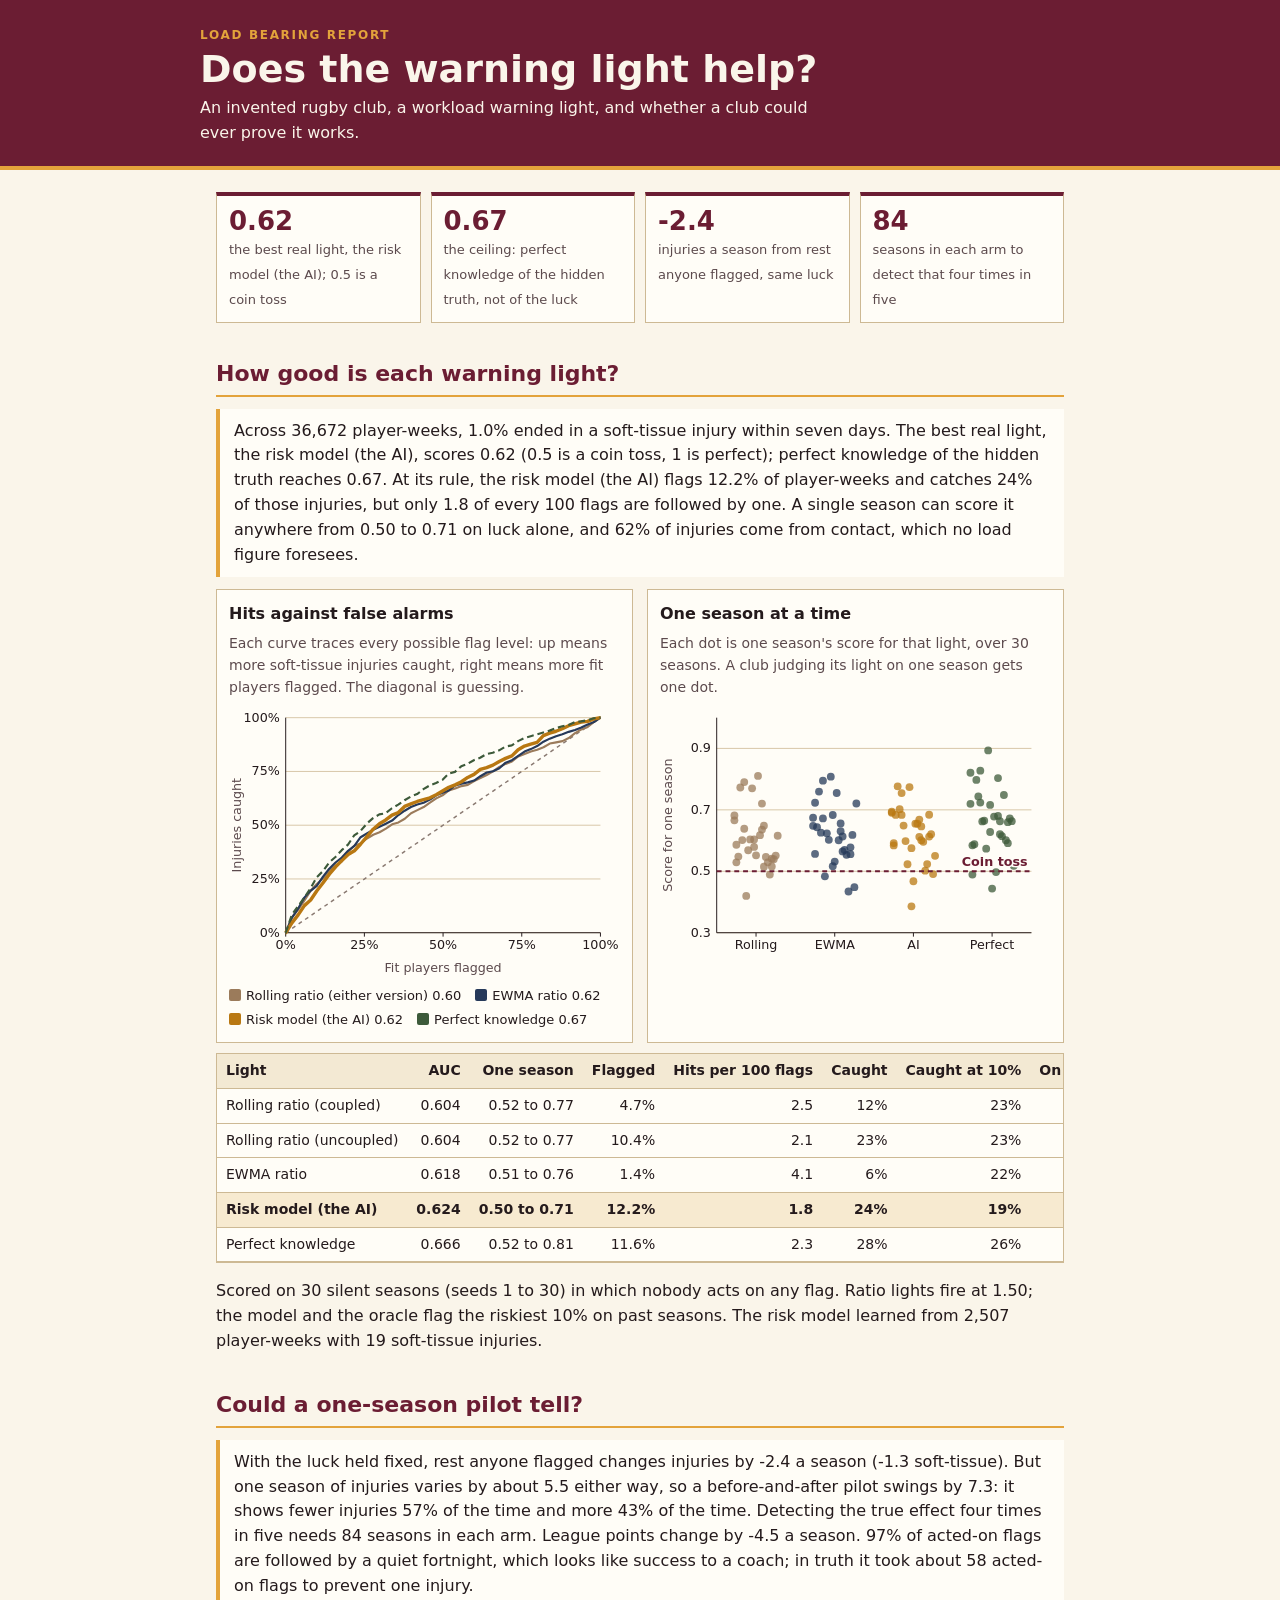
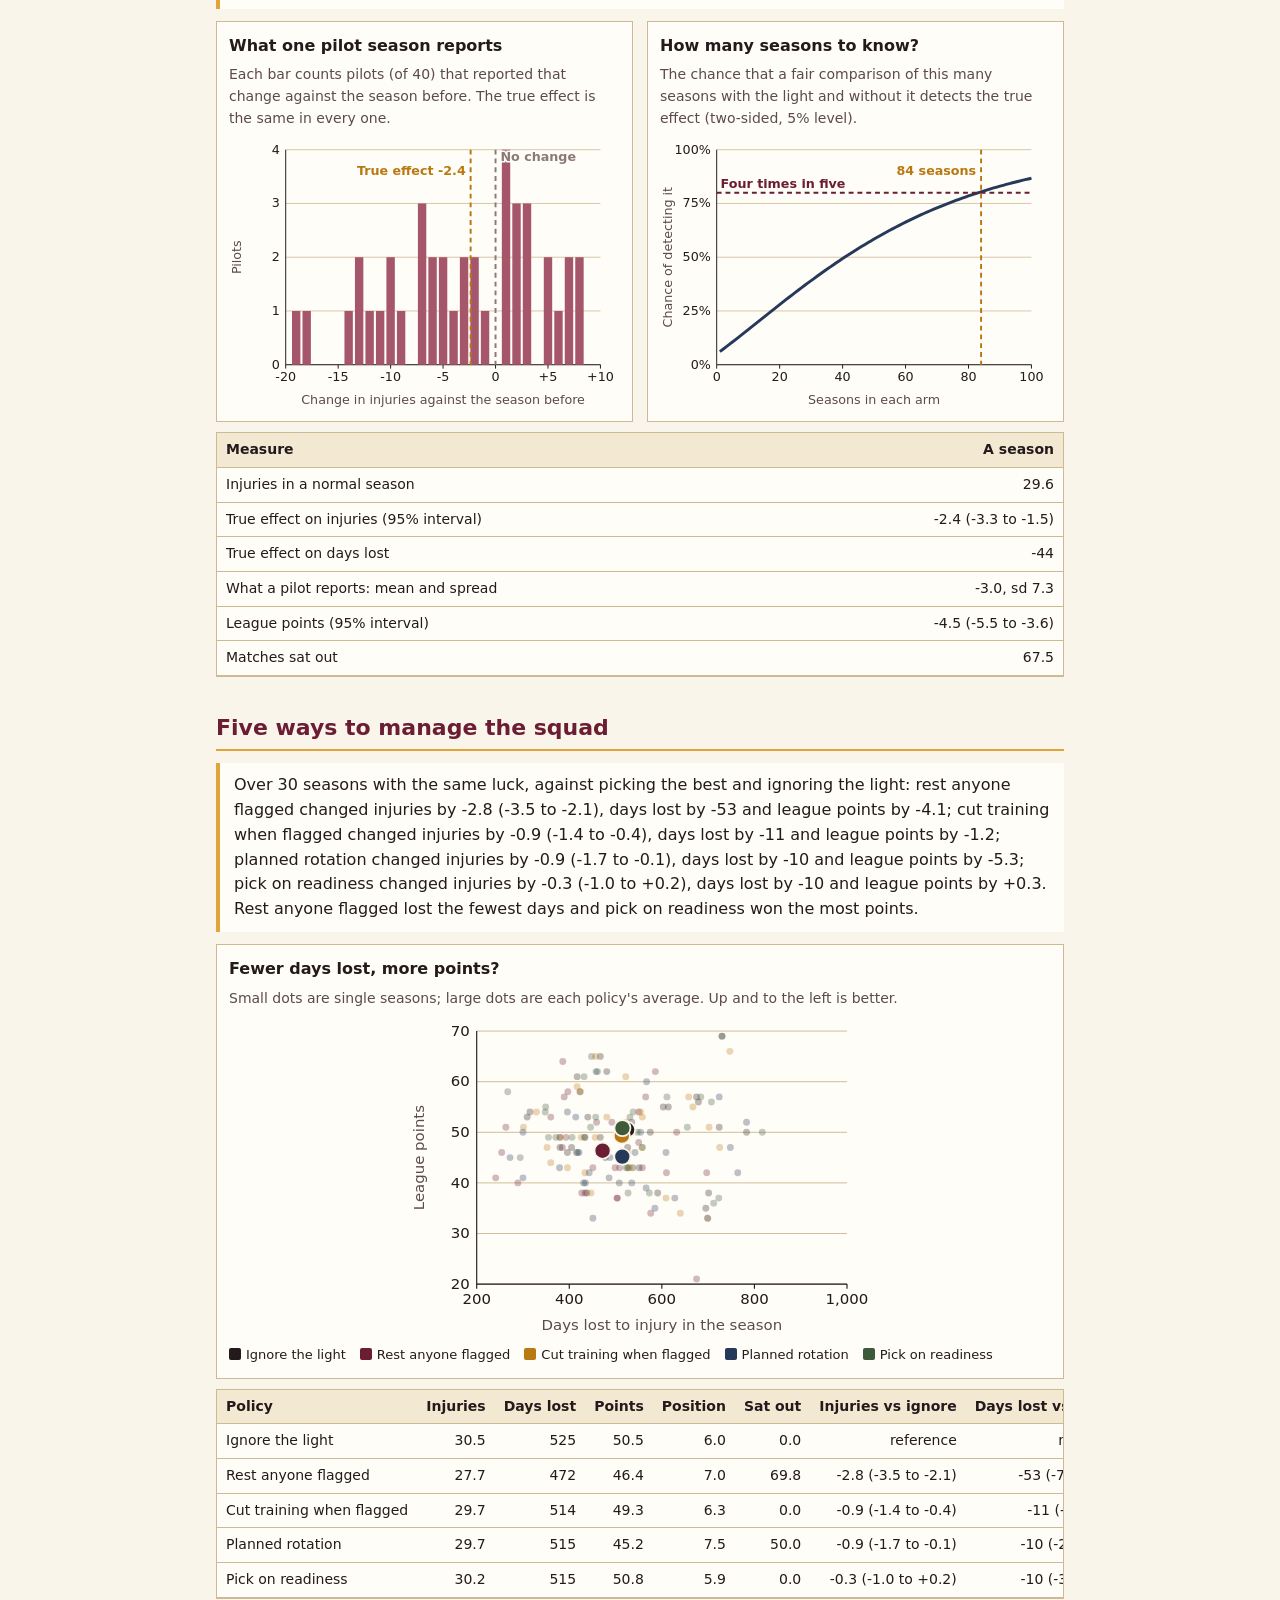
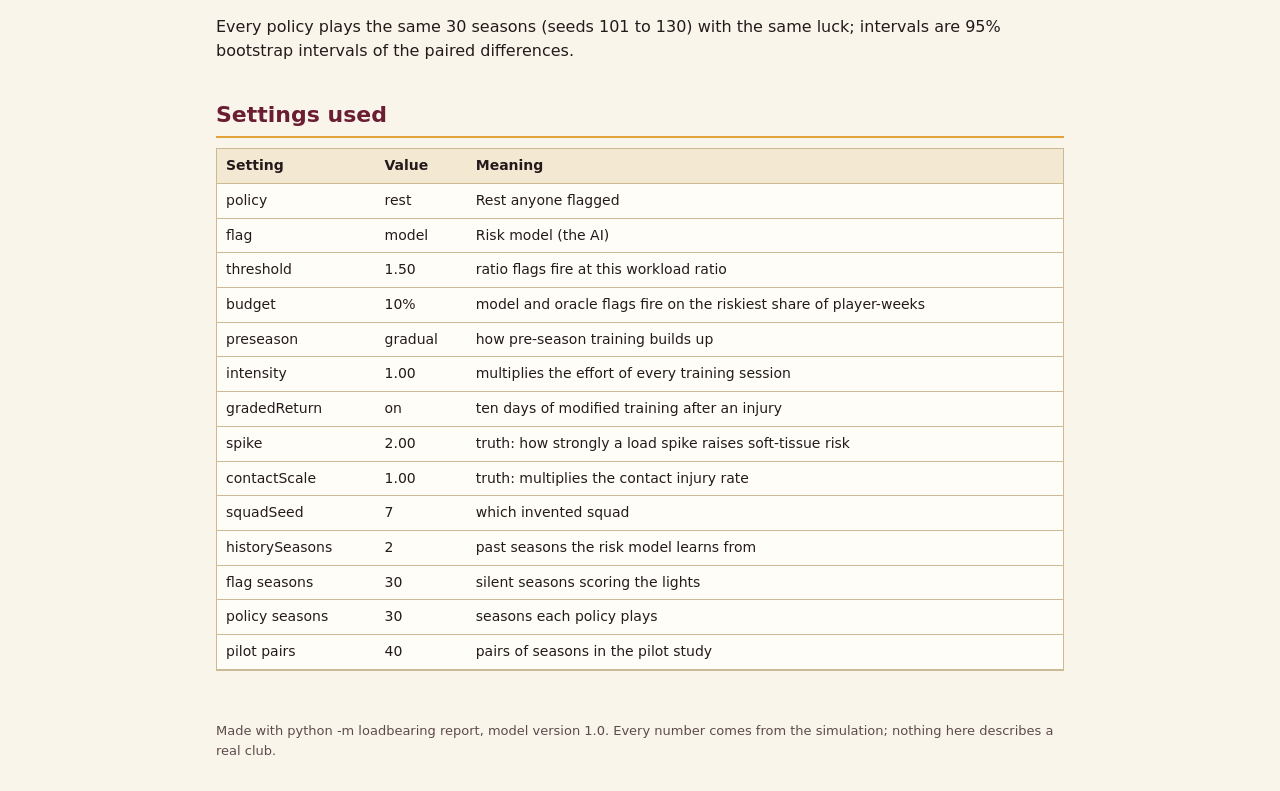
==== commit 37b46973: "Fresh-eyes fixes: cup play-off after a lost semi, settings files restore fully, matching rounding, h" ====
--- a/docs/report.html
+++ b/docs/report.html
@@ -230,10 +230,10 @@
 <line x1="58" x2="380" y1="171.14" y2="171.14" stroke="#6b1d33" stroke-width="2" stroke-dasharray="5 4"/>
 <text x="376" y="166.14" text-anchor="end" fill="#6b1d33" class="ref">Coin toss</text>
 </svg></figure></div>
-<div class="table-wrap"><table><thead><tr><th>Light</th><th class=num>AUC</th><th class=num>One season</th><th class=num>Flagged</th><th class=num>Hits per 100 flags</th><th class=num>Caught</th><th class=num>Caught at 10%</th></tr></thead><tbody><tr><td>Rolling ratio (coupled)</td><td class=num>0.604</td><td class=num>0.52 to 0.77</td><td class=num>4.7%</td><td class=num>2.5</td><td class=num>12%</td><td class=num>23%</td></tr><tr><td>Rolling ratio (uncoupled)</td><td class=num>0.604</td><td class=num>0.52 to 0.77</td><td class=num>10.4%</td><td class=num>2.1</td><td class=num>23%</td><td class=num>23%</td></tr><tr><td>EWMA ratio</td><td class=num>0.618</td><td class=num>0.51 to 0.76</td><td class=num>1.4%</td><td class=num>4.1</td><td class=num>6%</td><td class=num>22%</td></tr><tr class=us><td>Risk model (the AI)</td><td class=num>0.624</td><td class=num>0.50 to 0.71</td><td class=num>12.2%</td><td class=num>1.8</td><td class=num>24%</td><td class=num>19%</td></tr><tr><td>Perfect knowledge</td><td class=num>0.666</td><td class=num>0.52 to 0.81</td><td class=num>11.6%</td><td class=num>2.3</td><td class=num>28%</td><td class=num>26%</td></tr></tbody></table></div>
+<div class="table-wrap"><table><thead><tr><th>Light</th><th class=num>AUC</th><th class=num>One season</th><th class=num>Flagged</th><th class=num>Hits per 100 flags</th><th class=num>Caught</th><th class=num>Caught at 10%</th><th class=num>On starters</th></tr></thead><tbody><tr><td>Rolling ratio (coupled)</td><td class=num>0.604</td><td class=num>0.52 to 0.77</td><td class=num>4.7%</td><td class=num>2.5</td><td class=num>12%</td><td class=num>23%</td><td class=num>62%</td></tr><tr><td>Rolling ratio (uncoupled)</td><td class=num>0.604</td><td class=num>0.52 to 0.77</td><td class=num>10.4%</td><td class=num>2.1</td><td class=num>23%</td><td class=num>23%</td><td class=num>55%</td></tr><tr><td>EWMA ratio</td><td class=num>0.618</td><td class=num>0.51 to 0.76</td><td class=num>1.4%</td><td class=num>4.1</td><td class=num>6%</td><td class=num>22%</td><td class=num>n/a</td></tr><tr class=us><td>Risk model (the AI)</td><td class=num>0.624</td><td class=num>0.50 to 0.71</td><td class=num>12.2%</td><td class=num>1.8</td><td class=num>24%</td><td class=num>19%</td><td class=num>37%</td></tr><tr><td>Perfect knowledge</td><td class=num>0.666</td><td class=num>0.52 to 0.81</td><td class=num>11.6%</td><td class=num>2.3</td><td class=num>28%</td><td class=num>26%</td><td class=num>87%</td></tr></tbody></table></div>
 <p>Scored on 30 silent seasons (seeds 1 to 30) in which nobody acts on any flag. Ratio lights fire at 1.50; the model and the oracle flag the riskiest 10% on past seasons. The risk model learned from 2,507 player-weeks with 19 soft-tissue injuries.</p>
 <h2>Could a one-season pilot tell?</h2>
-<p class="note">With the luck held fixed, rest anyone flagged changes injuries by -2.4 a season (-1.3 soft-tissue). But one season of injuries varies by about 5.5 either way, so a before-and-after pilot swings by 7.3: it shows fewer injuries 57% of the time and more 42% of the time. Detecting the true effect four times in five needs 84 seasons in each arm. League points change by -4.5 a season. 97% of acted-on flags are followed by a quiet fortnight, which looks like success to a coach; in truth it took about 58 acted-on flags to prevent one injury.</p>
+<p class="note">With the luck held fixed, rest anyone flagged changes injuries by -2.4 a season (-1.3 soft-tissue). But one season of injuries varies by about 5.5 either way, so a before-and-after pilot swings by 7.3: it shows fewer injuries 57% of the time and more 43% of the time. Detecting the true effect four times in five needs 84 seasons in each arm. League points change by -4.5 a season. 97% of acted-on flags are followed by a quiet fortnight, which looks like success to a coach; in truth it took about 58 acted-on flags to prevent one injury.</p>
 <div class="grid"><figure><h3>What one pilot season reports</h3><figcaption>Each bar counts pilots (of 40) that reported that change against the season before. The true effect is the same in every one.</figcaption><svg class="chart" viewBox="0 0 400 280" role="img" aria-label="Histogram of what one pilot season reports">
 <title>Histogram of what one pilot season reports</title>
 <line x1="58" x2="380" y1="234" y2="234" stroke="#cdb994" stroke-width="0.8"/>
@@ -324,7 +324,7 @@
 <line x1="328.48" x2="328.48" y1="14" y2="234" stroke="#b97812" stroke-width="2" stroke-dasharray="5 4"/>
 <text x="323.48" y="40" text-anchor="end" fill="#b97812" class="ref">84 seasons</text>
 </svg></figure></div>
-<div class="table-wrap"><table><thead><tr><th>Measure</th><th class=num>A season</th></tr></thead><tbody><tr><td>Injuries in a normal season</td><td class=num>29.6</td></tr><tr><td>True effect on injuries (95% interval)</td><td class=num>-2.4 (-3.2 to -1.5)</td></tr><tr><td>True effect on days lost</td><td class=num>-44</td></tr><tr><td>What a pilot reports: mean and spread</td><td class=num>-3.0, sd 7.3</td></tr><tr><td>League points (95% interval)</td><td class=num>-4.5 (-5.5 to -3.6)</td></tr><tr><td>Matches sat out</td><td class=num>67.5</td></tr></tbody></table></div>
+<div class="table-wrap"><table><thead><tr><th>Measure</th><th class=num>A season</th></tr></thead><tbody><tr><td>Injuries in a normal season</td><td class=num>29.6</td></tr><tr><td>True effect on injuries (95% interval)</td><td class=num>-2.4 (-3.3 to -1.5)</td></tr><tr><td>True effect on days lost</td><td class=num>-44</td></tr><tr><td>What a pilot reports: mean and spread</td><td class=num>-3.0, sd 7.3</td></tr><tr><td>League points (95% interval)</td><td class=num>-4.5 (-5.5 to -3.6)</td></tr><tr><td>Matches sat out</td><td class=num>67.5</td></tr></tbody></table></div>
 <h2>Five ways to manage the squad</h2>
 <p class="note">Over 30 seasons with the same luck, against picking the best and ignoring the light: rest anyone flagged changed injuries by -2.8 (-3.5 to -2.1), days lost by -53 and league points by -4.1; cut training when flagged changed injuries by -0.9 (-1.4 to -0.4), days lost by -11 and league points by -1.2; planned rotation changed injuries by -0.9 (-1.7 to -0.1), days lost by -10 and league points by -5.3; pick on readiness changed injuries by -0.3 (-1.0 to +0.2), days lost by -10 and league points by +0.3. Rest anyone flagged lost the fewest days and pick on readiness won the most points.</p>
 <figure><h3>Fewer days lost, more points?</h3><figcaption>Small dots are single seasons; large dots are each policy&#x27;s average. Up and to the left is better.</figcaption><svg class="chart" viewBox="0 0 400 280" role="img" aria-label="Days lost against league points for each policy">
